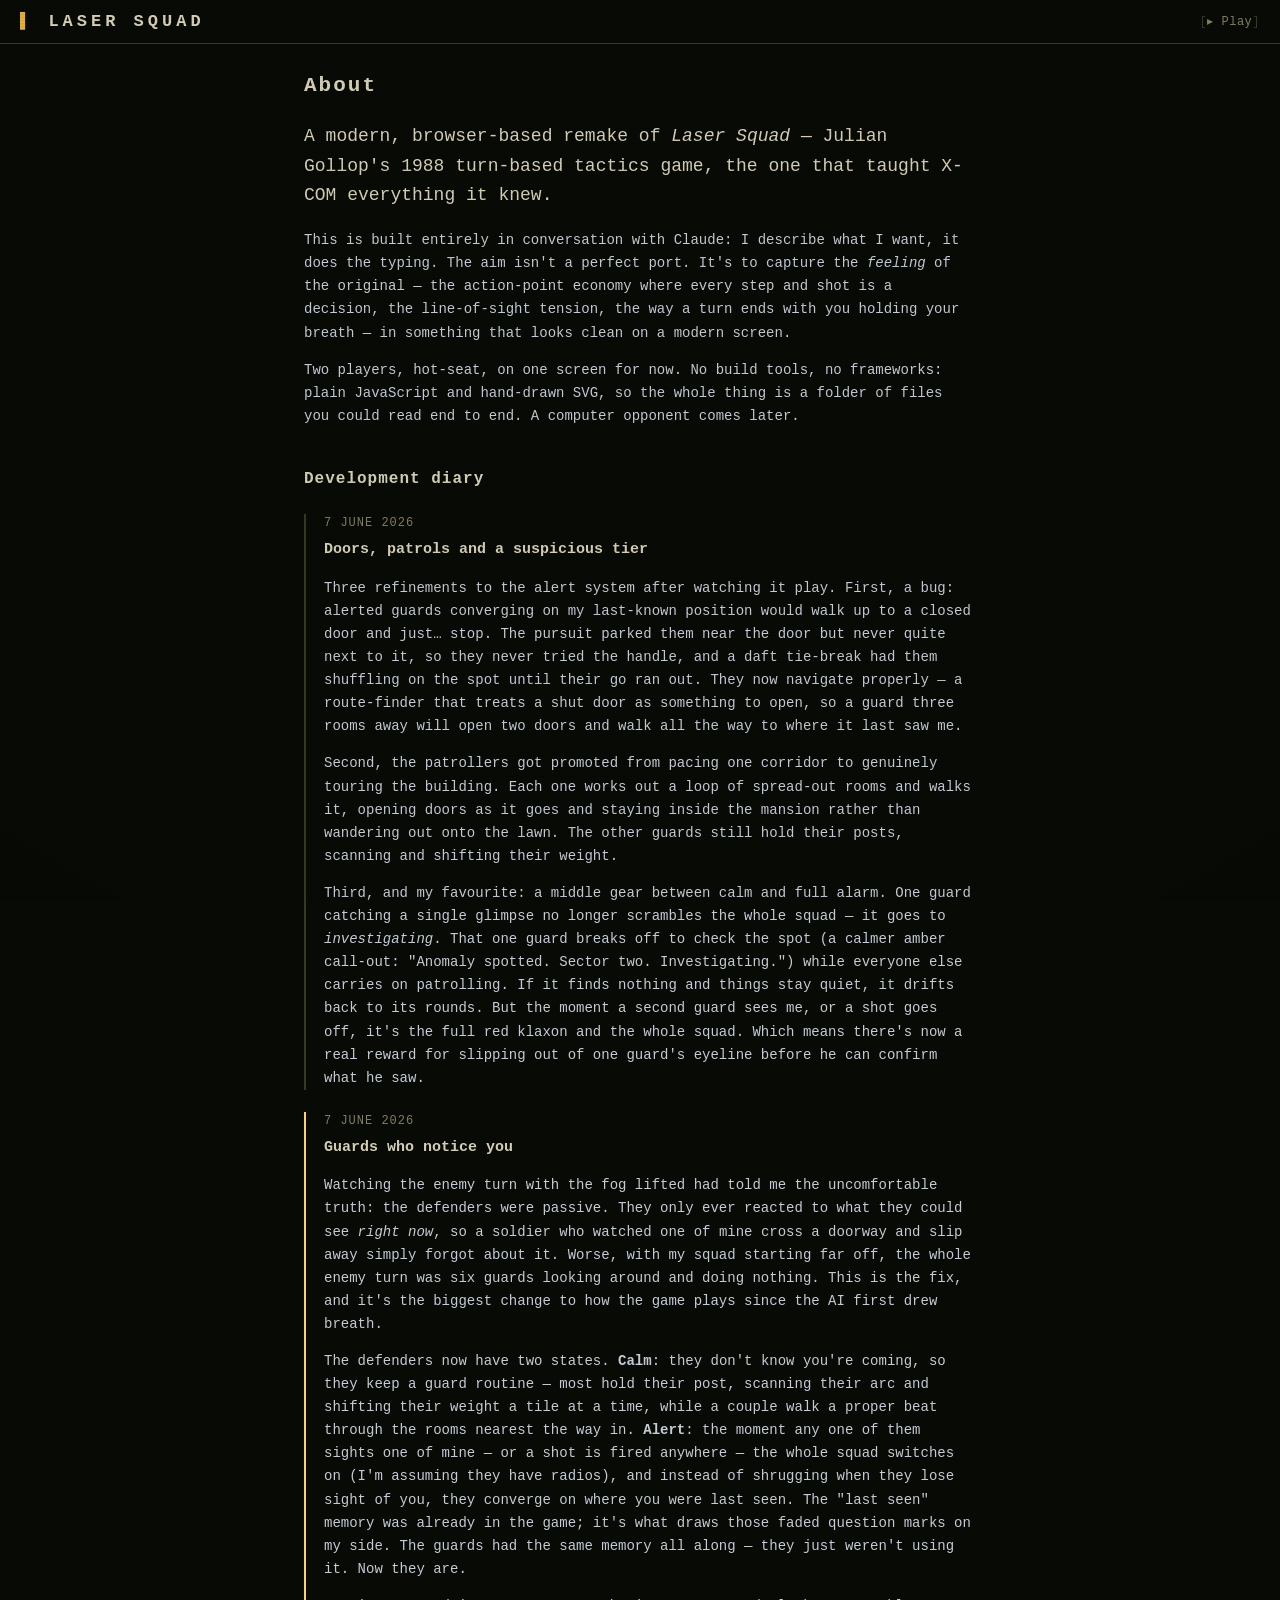
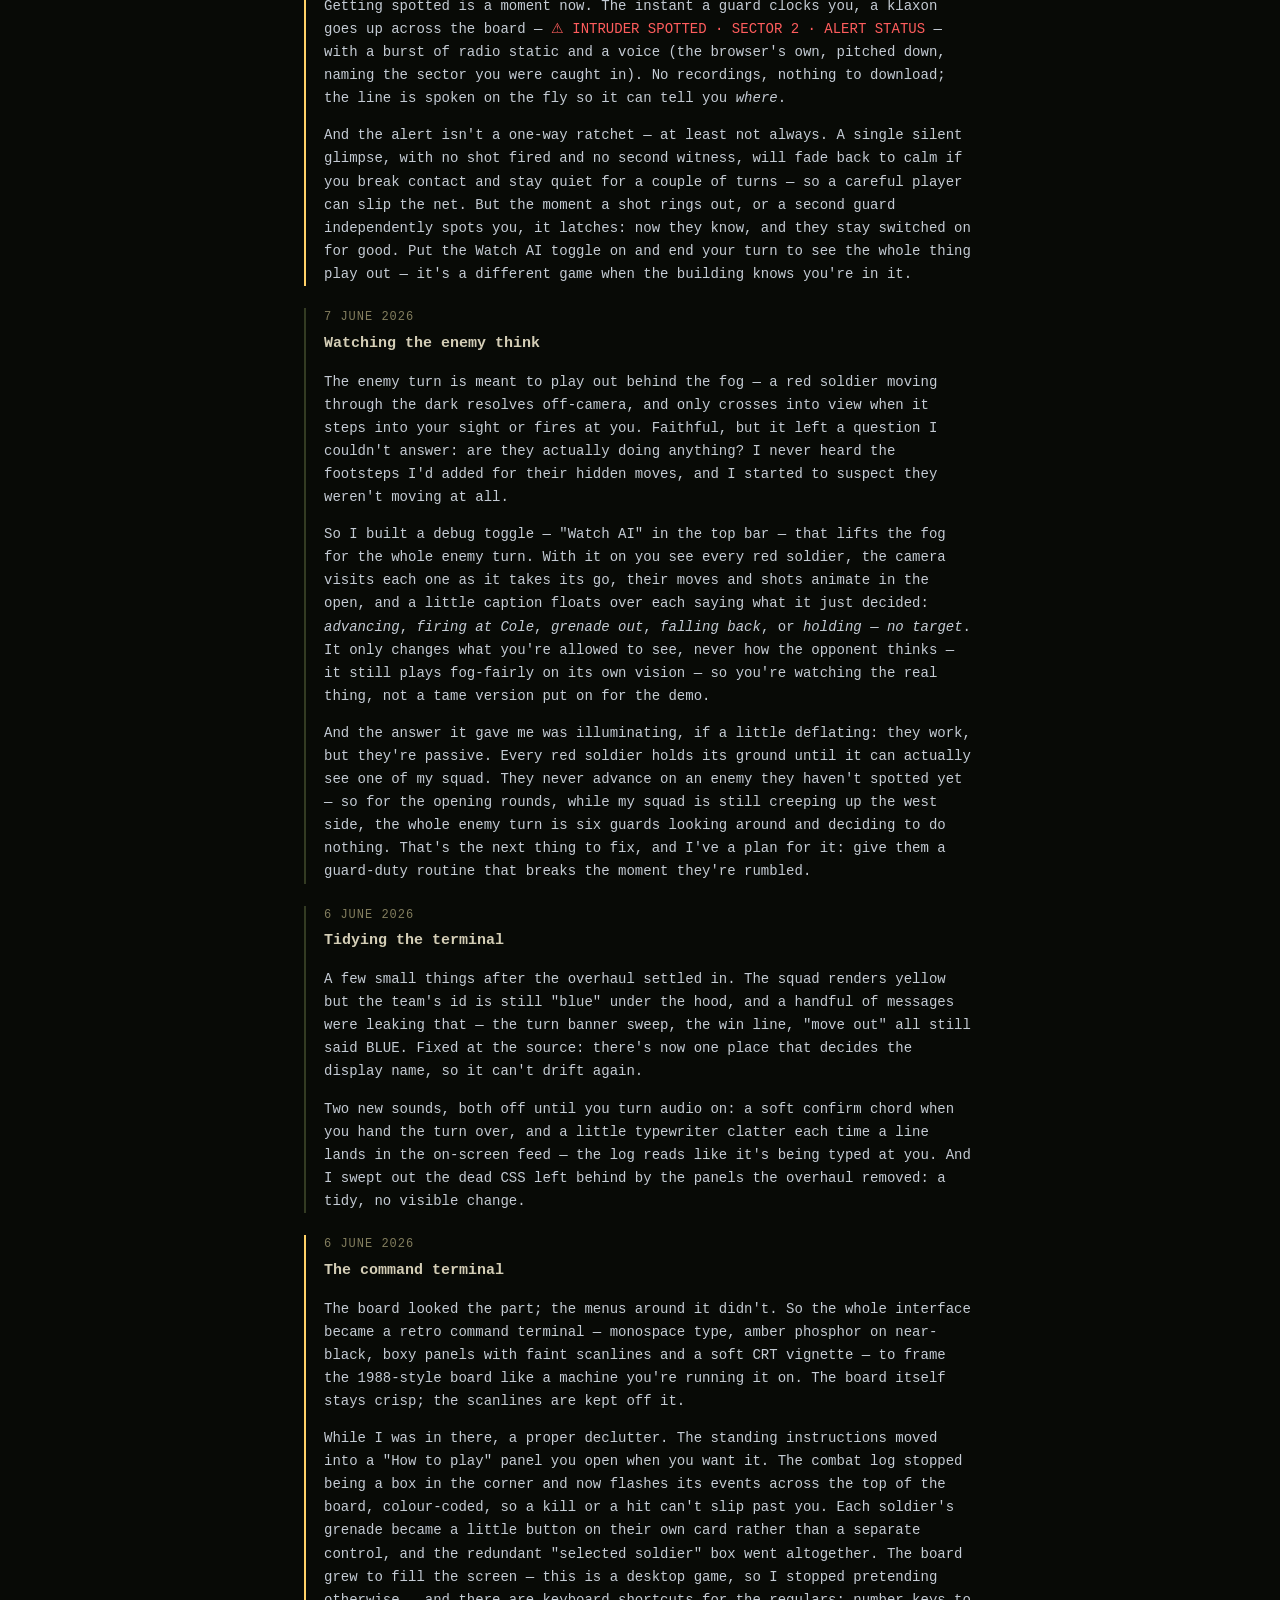
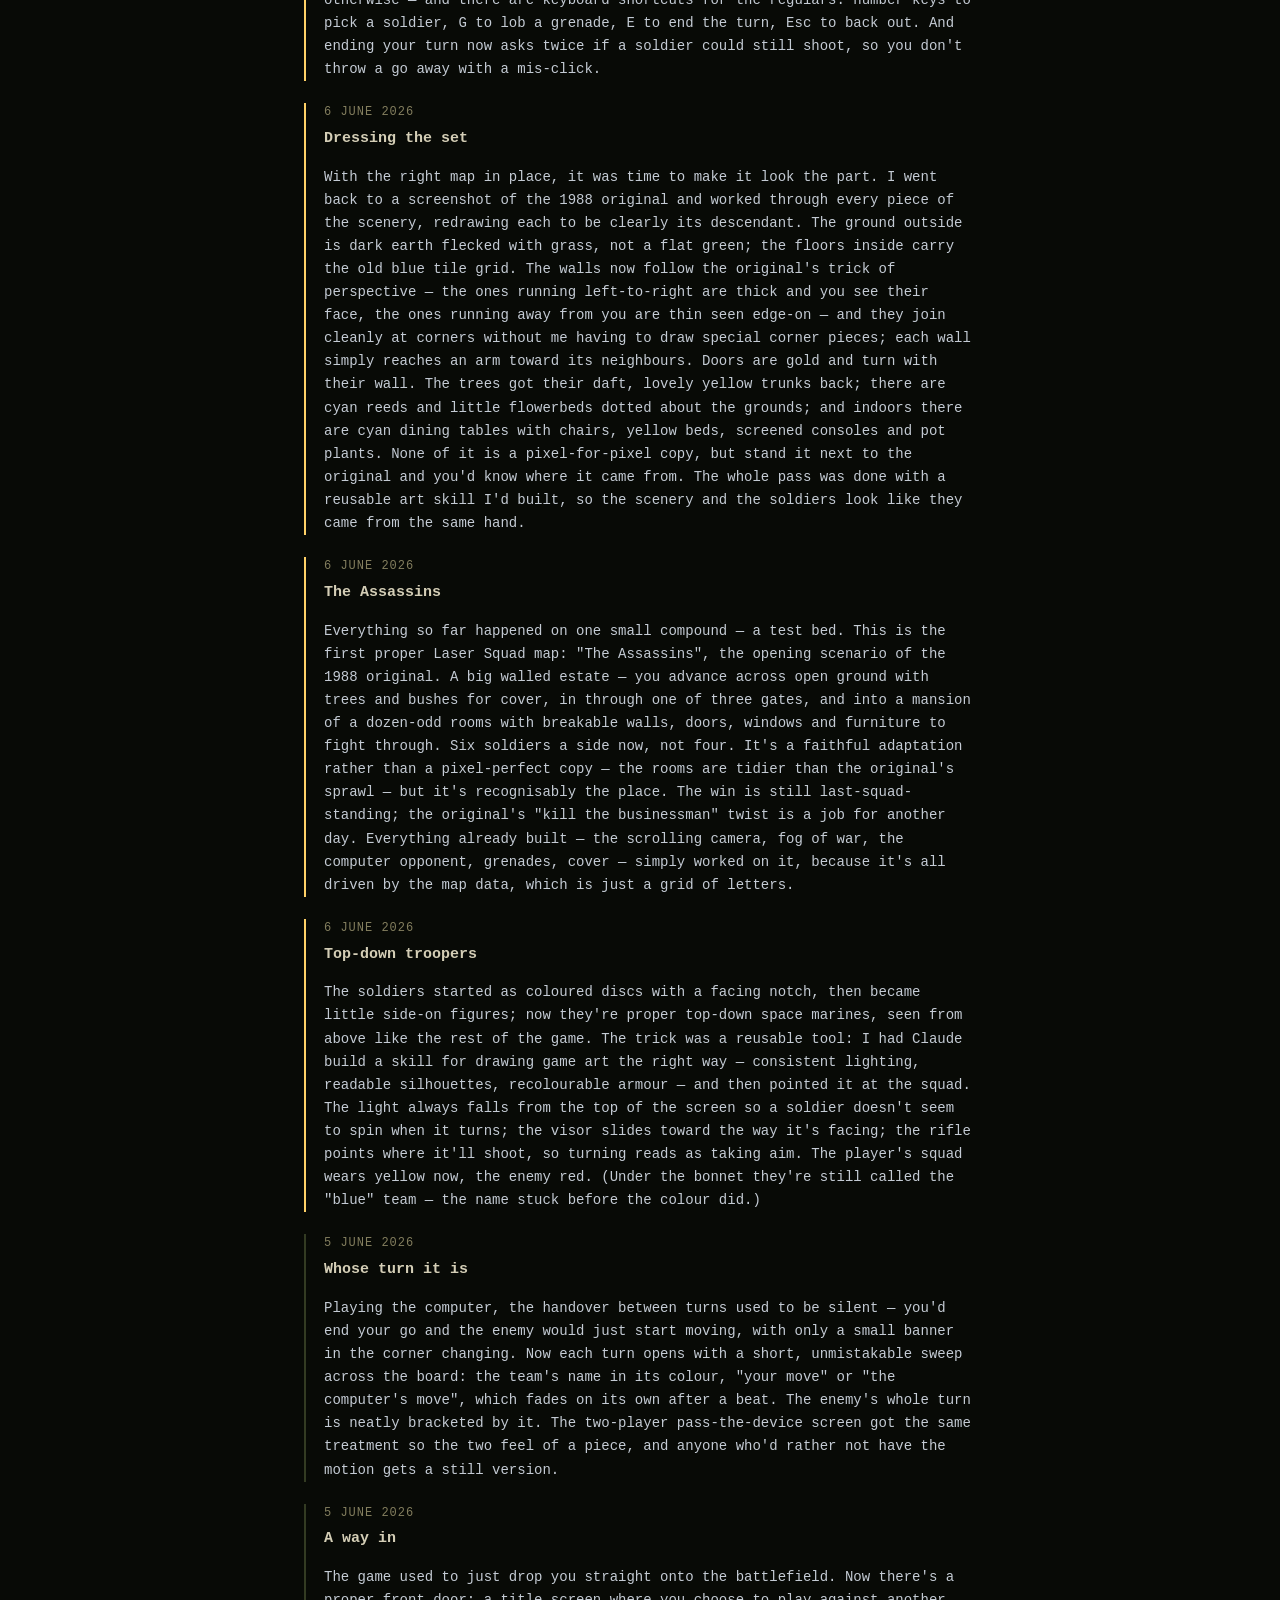
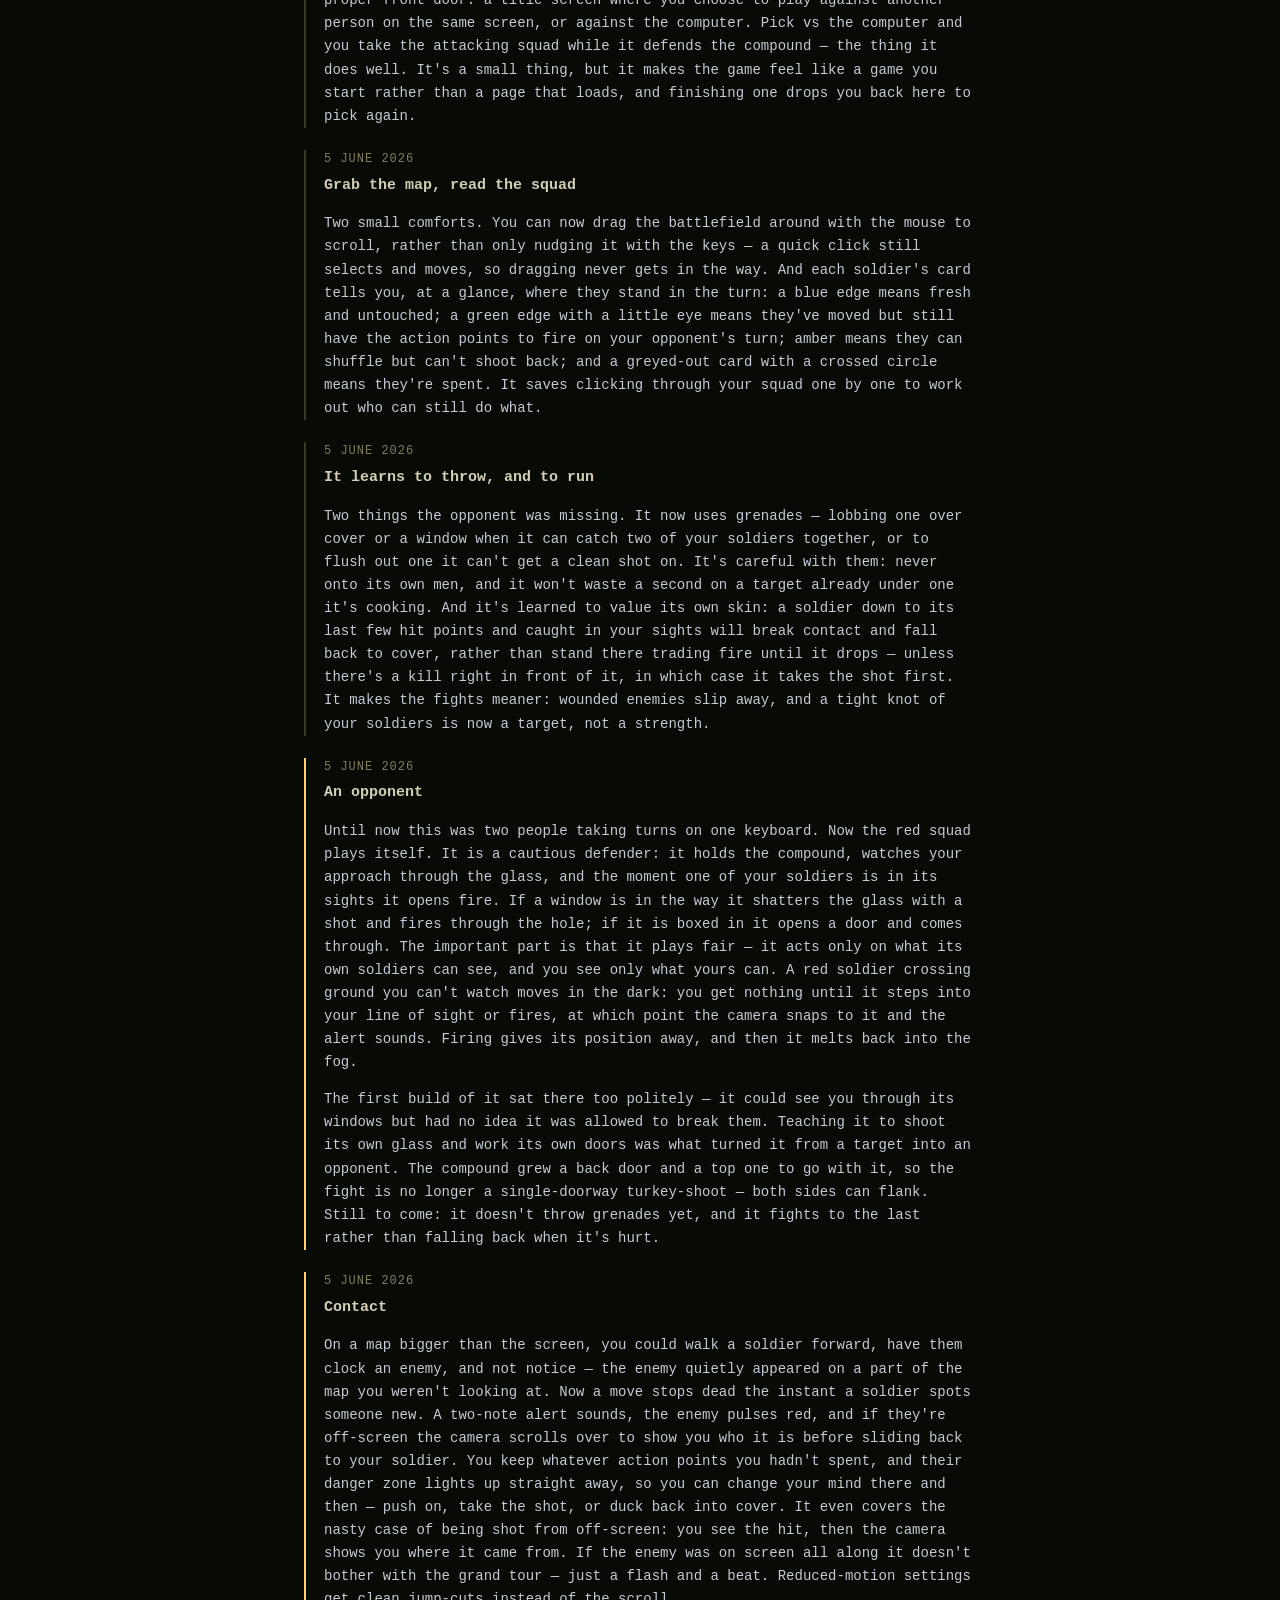
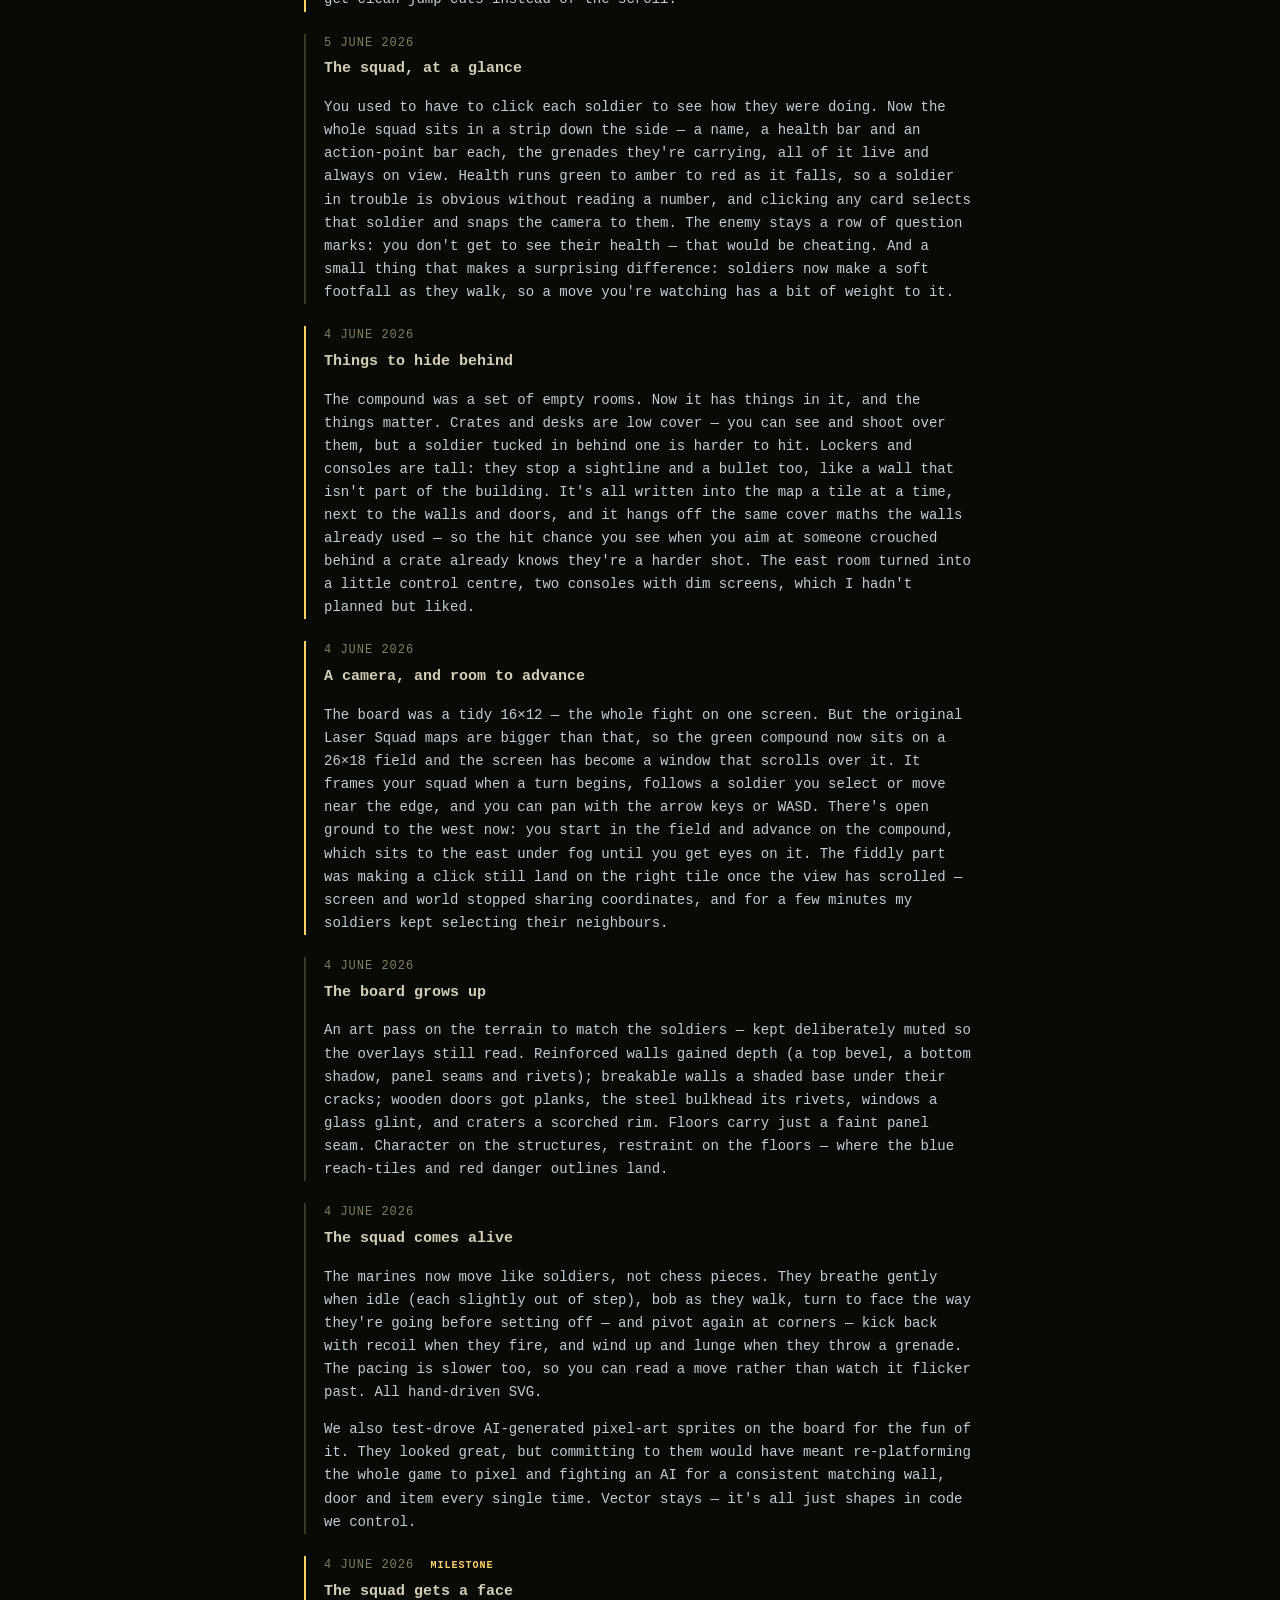
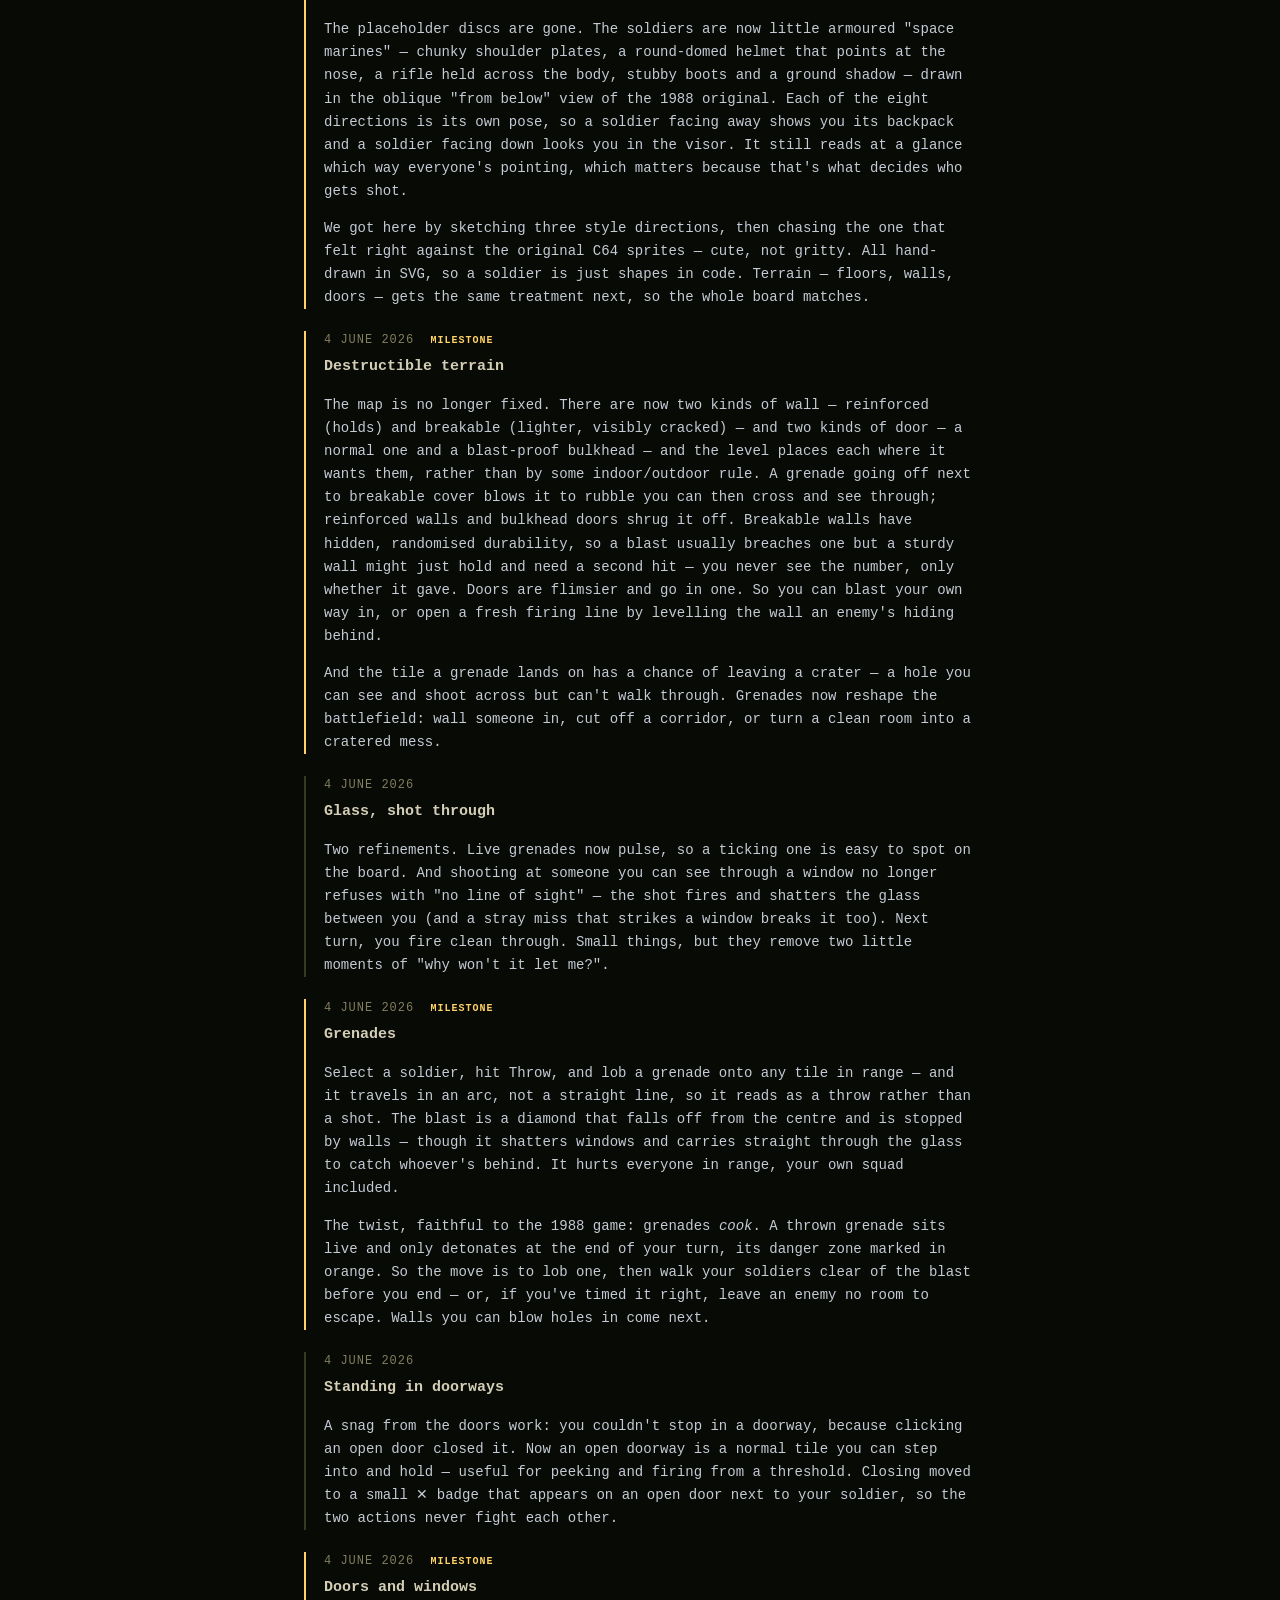
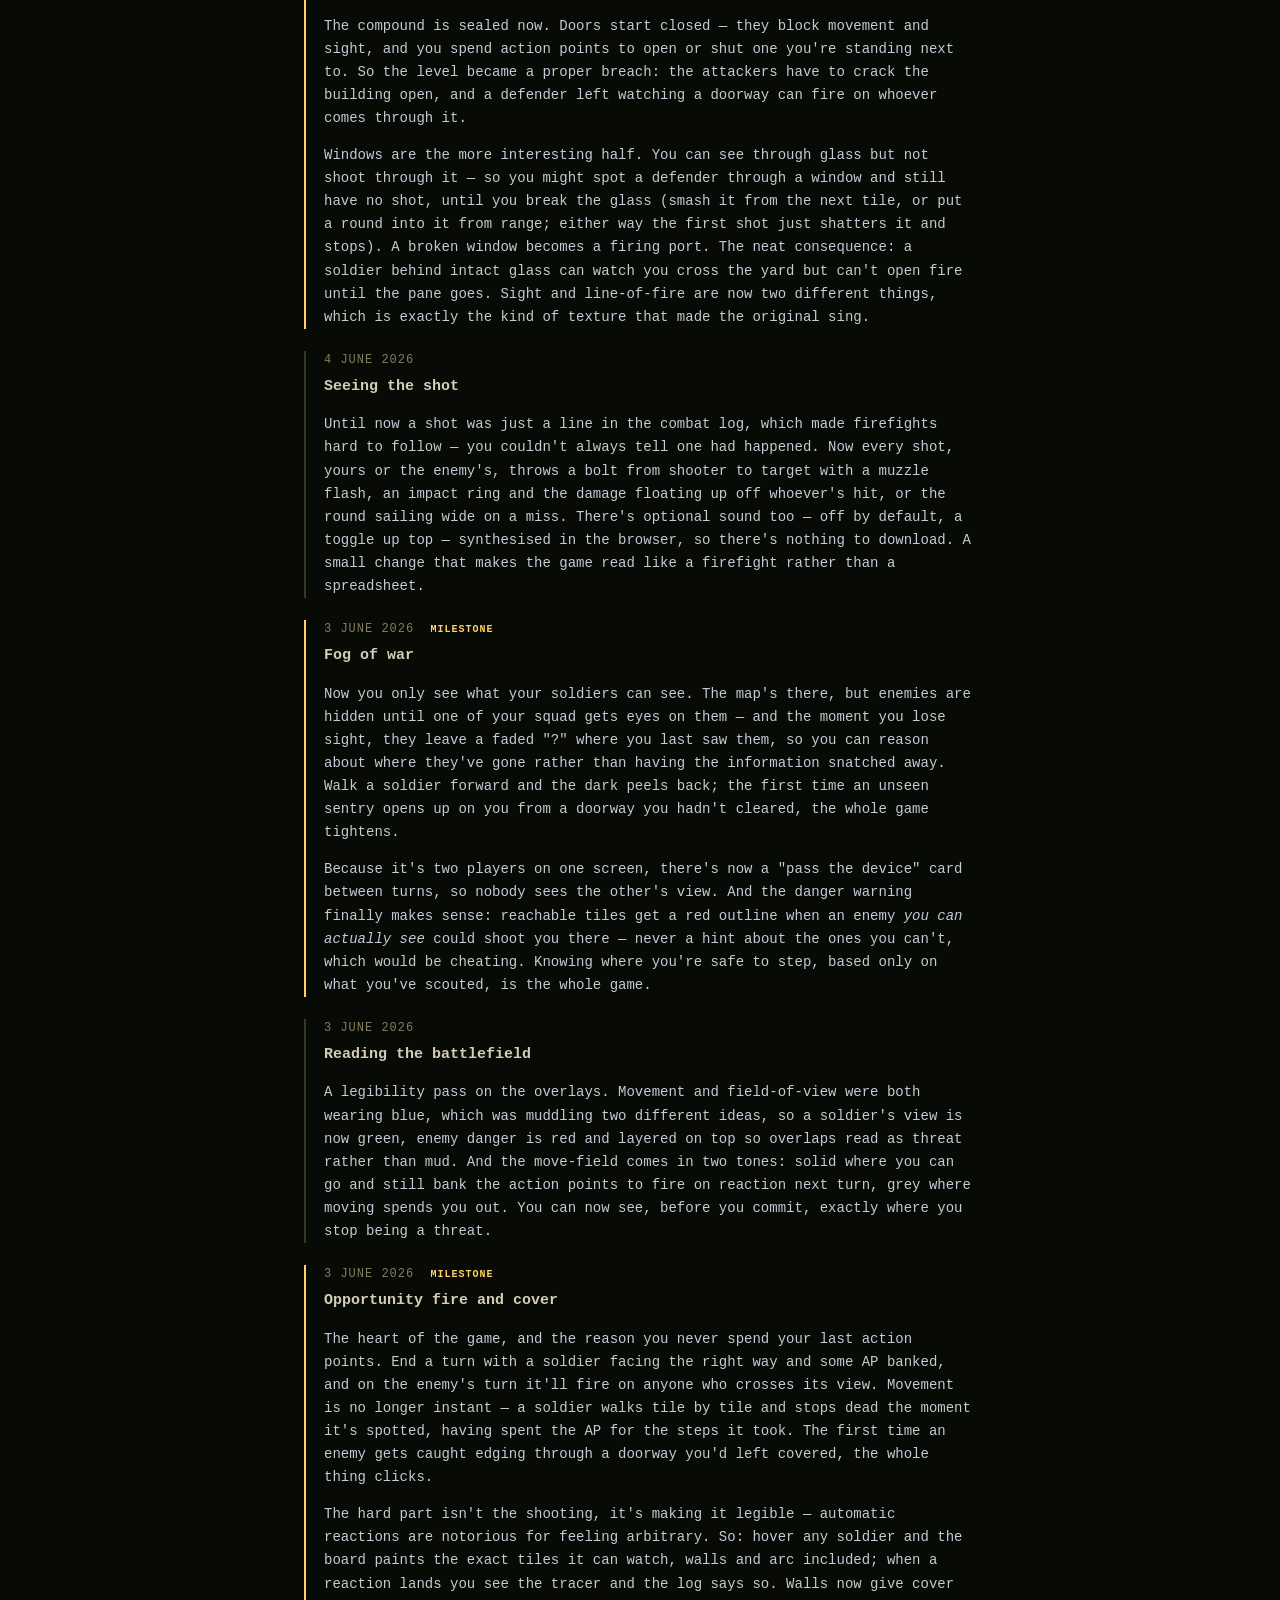
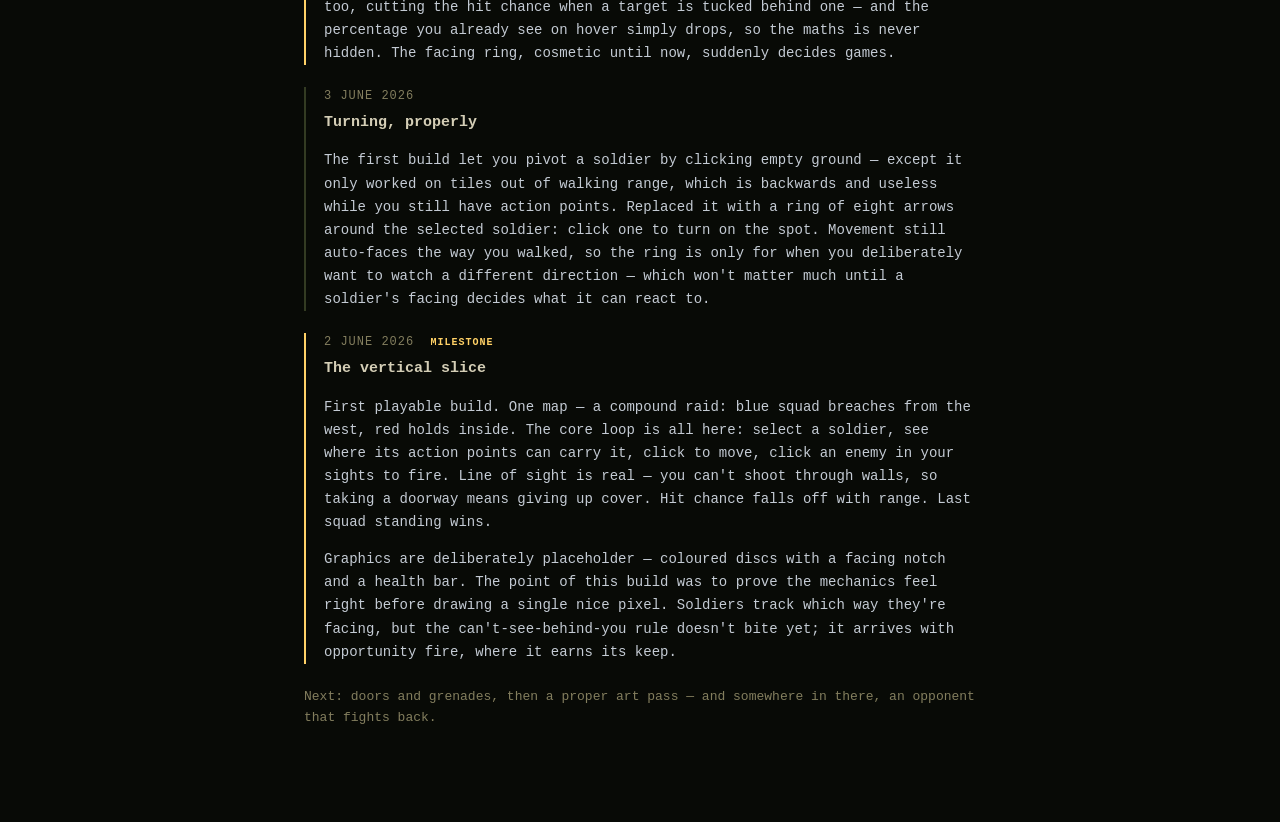
==== about.html @ 7ca83d82 "About: diary entry for doors, patrol loops and the investigating tier Co-Authored-By: Claude Opus 4." ====
<!DOCTYPE html>
<html lang="en">
<head>
  <meta charset="UTF-8">
  <meta name="viewport" content="width=device-width, initial-scale=1.0">
  <title>About — Laser Squad</title>
  <link rel="stylesheet" href="css/style.css?v=dev">
  <style>
    .doc { max-width: 720px; margin: 0 auto; padding: 8px 24px 80px; line-height: 1.65; }
    .doc h1 { letter-spacing: 2px; }
    .doc h2 { margin-top: 38px; font-size: 16px; letter-spacing: 1px; }
    .doc p { color: #c4cbd4; }
    .doc .lede { font-size: 18px; color: var(--ink); }
    .entry { border-left: 2px solid var(--line); padding-left: 18px; margin: 22px 0; }
    .entry.milestone { border-left-color: var(--gold); }
    .entry .date { font-size: 12px; color: var(--muted); letter-spacing: 1px; }
    .entry h3 { margin: 4px 0 8px; font-size: 15px; }
    .tag { font-size: 10px; font-weight: 800; letter-spacing: 1px; color: var(--gold); margin-left: 8px; }
    .back { color: var(--muted); text-decoration: none; font-size: 13px; }
  </style>
</head>
<body>
  <header class="topbar">
    <div class="brand">LASER&nbsp;SQUAD</div>
    <nav><a class="back" href="index.html">▸ Play</a></nav>
  </header>

  <article class="doc">
    <h1>About</h1>
    <p class="lede">A modern, browser-based remake of <em>Laser Squad</em> — Julian Gollop's 1988 turn-based
      tactics game, the one that taught X-COM everything it knew.</p>

    <p>This is built entirely in conversation with Claude: I describe what I want, it does the typing.
      The aim isn't a perfect port. It's to capture the <em>feeling</em> of the original — the action-point
      economy where every step and shot is a decision, the line-of-sight tension, the way a turn ends with
      you holding your breath — in something that looks clean on a modern screen.</p>

    <p>Two players, hot-seat, on one screen for now. No build tools, no frameworks: plain JavaScript and
      hand-drawn SVG, so the whole thing is a folder of files you could read end to end. A computer
      opponent comes later.</p>

    <h2>Development diary</h2>

    <div class="entry">
      <div class="date">7 JUNE 2026</div>
      <h3>Doors, patrols and a suspicious tier</h3>
      <p>Three refinements to the alert system after watching it play. First, a bug: alerted guards
        converging on my last-known position would walk up to a closed door and just… stop. The pursuit parked
        them near the door but never quite next to it, so they never tried the handle, and a daft tie-break had
        them shuffling on the spot until their go ran out. They now navigate properly — a route-finder that treats
        a shut door as something to open, so a guard three rooms away will open two doors and walk all the way to
        where it last saw me.</p>
      <p>Second, the patrollers got promoted from pacing one corridor to genuinely touring the building. Each one
        works out a loop of spread-out rooms and walks it, opening doors as it goes and staying inside the mansion
        rather than wandering out onto the lawn. The other guards still hold their posts, scanning and shifting
        their weight.</p>
      <p>Third, and my favourite: a middle gear between calm and full alarm. One guard catching a single glimpse no
        longer scrambles the whole squad — it goes to <em>investigating</em>. That one guard breaks off to check
        the spot (a calmer amber call-out: "Anomaly spotted. Sector two. Investigating.") while everyone else
        carries on patrolling. If it finds nothing and things stay quiet, it drifts back to its rounds. But the
        moment a second guard sees me, or a shot goes off, it's the full red klaxon and the whole squad. Which
        means there's now a real reward for slipping out of one guard's eyeline before he can confirm what he saw.</p>
    </div>

    <div class="entry milestone">
      <div class="date">7 JUNE 2026</div>
      <h3>Guards who notice you</h3>
      <p>Watching the enemy turn with the fog lifted had told me the uncomfortable truth: the defenders were
        passive. They only ever reacted to what they could see <em>right now</em>, so a soldier who watched one of
        mine cross a doorway and slip away simply forgot about it. Worse, with my squad starting far off, the whole
        enemy turn was six guards looking around and doing nothing. This is the fix, and it's the biggest change to
        how the game plays since the AI first drew breath.</p>
      <p>The defenders now have two states. <strong>Calm</strong>: they don't know you're coming, so they keep a
        guard routine — most hold their post, scanning their arc and shifting their weight a tile at a time, while a
        couple walk a proper beat through the rooms nearest the way in. <strong>Alert</strong>: the moment any one
        of them sights one of mine — or a shot is fired anywhere — the whole squad switches on (I'm assuming they
        have radios), and instead of shrugging when they lose sight of you, they converge on where you were last
        seen. The "last seen" memory was already in the game; it's what draws those faded question marks on my side.
        The guards had the same memory all along — they just weren't using it. Now they are.</p>
      <p>Getting spotted is a moment now. The instant a guard clocks you, a klaxon goes up across the board —
        <span style="color:#ff5d5d">⚠ INTRUDER SPOTTED · SECTOR 2 · ALERT STATUS</span> — with a burst of radio
        static and a voice (the browser's own, pitched down, naming the sector you were caught in). No recordings,
        nothing to download; the line is spoken on the fly so it can tell you <em>where</em>.</p>
      <p>And the alert isn't a one-way ratchet — at least not always. A single silent glimpse, with no shot fired
        and no second witness, will fade back to calm if you break contact and stay quiet for a couple of turns —
        so a careful player can slip the net. But the moment a shot rings out, or a second guard independently spots
        you, it latches: now they know, and they stay switched on for good. Put the Watch AI toggle on and end your
        turn to see the whole thing play out — it's a different game when the building knows you're in it.</p>
    </div>

    <div class="entry">
      <div class="date">7 JUNE 2026</div>
      <h3>Watching the enemy think</h3>
      <p>The enemy turn is meant to play out behind the fog — a red soldier moving through the dark resolves
        off-camera, and only crosses into view when it steps into your sight or fires at you. Faithful, but it
        left a question I couldn't answer: are they actually doing anything? I never heard the footsteps I'd added
        for their hidden moves, and I started to suspect they weren't moving at all.</p>
      <p>So I built a debug toggle — "Watch AI" in the top bar — that lifts the fog for the whole enemy turn. With
        it on you see every red soldier, the camera visits each one as it takes its go, their moves and shots
        animate in the open, and a little caption floats over each saying what it just decided: <em>advancing</em>,
        <em>firing at Cole</em>, <em>grenade out</em>, <em>falling back</em>, or <em>holding — no target</em>. It
        only changes what you're allowed to see, never how the opponent thinks — it still plays fog-fairly on its
        own vision — so you're watching the real thing, not a tame version put on for the demo.</p>
      <p>And the answer it gave me was illuminating, if a little deflating: they work, but they're passive. Every
        red soldier holds its ground until it can actually see one of my squad. They never advance on an enemy they
        haven't spotted yet — so for the opening rounds, while my squad is still creeping up the west side, the
        whole enemy turn is six guards looking around and deciding to do nothing. That's the next thing to fix,
        and I've a plan for it: give them a guard-duty routine that breaks the moment they're rumbled.</p>
    </div>

    <div class="entry">
      <div class="date">6 JUNE 2026</div>
      <h3>Tidying the terminal</h3>
      <p>A few small things after the overhaul settled in. The squad renders yellow but the team's id is still
        "blue" under the hood, and a handful of messages were leaking that — the turn banner sweep, the win line,
        "move out" all still said BLUE. Fixed at the source: there's now one place that decides the display name,
        so it can't drift again.</p>
      <p>Two new sounds, both off until you turn audio on: a soft confirm chord when you hand the turn over, and
        a little typewriter clatter each time a line lands in the on-screen feed — the log reads like it's being
        typed at you. And I swept out the dead CSS left behind by the panels the overhaul removed: a tidy, no
        visible change.</p>
    </div>

    <div class="entry milestone">
      <div class="date">6 JUNE 2026</div>
      <h3>The command terminal</h3>
      <p>The board looked the part; the menus around it didn't. So the whole interface became a retro command
        terminal — monospace type, amber phosphor on near-black, boxy panels with faint scanlines and a soft
        CRT vignette — to frame the 1988-style board like a machine you're running it on. The board itself
        stays crisp; the scanlines are kept off it.</p>
      <p>While I was in there, a proper declutter. The standing instructions moved into a "How to play" panel
        you open when you want it. The combat log stopped being a box in the corner and now flashes its events
        across the top of the board, colour-coded, so a kill or a hit can't slip past you. Each soldier's
        grenade became a little button on their own card rather than a separate control, and the redundant
        "selected soldier" box went altogether. The board grew to fill the screen — this is a desktop game, so
        I stopped pretending otherwise — and there are keyboard shortcuts for the regulars: number keys to pick
        a soldier, G to lob a grenade, E to end the turn, Esc to back out. And ending your turn now asks twice
        if a soldier could still shoot, so you don't throw a go away with a mis-click.</p>
    </div>

    <div class="entry milestone">
      <div class="date">6 JUNE 2026</div>
      <h3>Dressing the set</h3>
      <p>With the right map in place, it was time to make it look the part. I went back to a screenshot of
        the 1988 original and worked through every piece of the scenery, redrawing each to be clearly its
        descendant. The ground outside is dark earth flecked with grass, not a flat green; the floors inside
        carry the old blue tile grid. The walls now follow the original's trick of perspective — the ones
        running left-to-right are thick and you see their face, the ones running away from you are thin
        seen edge-on — and they join cleanly at corners without me having to draw special corner pieces;
        each wall simply reaches an arm toward its neighbours. Doors are gold and turn with their wall. The
        trees got their daft, lovely yellow trunks back; there are cyan reeds and little flowerbeds dotted
        about the grounds; and indoors there are cyan dining tables with chairs, yellow beds, screened
        consoles and pot plants. None of it is a pixel-for-pixel copy, but stand it next to the original and
        you'd know where it came from. The whole pass was done with a reusable art skill I'd built, so the
        scenery and the soldiers look like they came from the same hand.</p>
    </div>

    <div class="entry milestone">
      <div class="date">6 JUNE 2026</div>
      <h3>The Assassins</h3>
      <p>Everything so far happened on one small compound — a test bed. This is the first proper Laser Squad
        map: "The Assassins", the opening scenario of the 1988 original. A big walled estate — you advance
        across open ground with trees and bushes for cover, in through one of three gates, and into a mansion
        of a dozen-odd rooms with breakable walls, doors, windows and furniture to fight through. Six soldiers
        a side now, not four. It's a faithful adaptation rather than a pixel-perfect copy — the rooms are
        tidier than the original's sprawl — but it's recognisably the place. The win is still last-squad-standing;
        the original's "kill the businessman" twist is a job for another day. Everything already built — the
        scrolling camera, fog of war, the computer opponent, grenades, cover — simply worked on it, because
        it's all driven by the map data, which is just a grid of letters.</p>
    </div>

    <div class="entry milestone">
      <div class="date">6 JUNE 2026</div>
      <h3>Top-down troopers</h3>
      <p>The soldiers started as coloured discs with a facing notch, then became little side-on figures; now
        they're proper top-down space marines, seen from above like the rest of the game. The trick was a
        reusable tool: I had Claude build a skill for drawing game art the right way — consistent lighting,
        readable silhouettes, recolourable armour — and then pointed it at the squad. The light always falls
        from the top of the screen so a soldier doesn't seem to spin when it turns; the visor slides toward
        the way it's facing; the rifle points where it'll shoot, so turning reads as taking aim. The player's
        squad wears yellow now, the enemy red. (Under the bonnet they're still called the "blue" team — the
        name stuck before the colour did.)</p>
    </div>

    <div class="entry">
      <div class="date">5 JUNE 2026</div>
      <h3>Whose turn it is</h3>
      <p>Playing the computer, the handover between turns used to be silent — you'd end your go and the
        enemy would just start moving, with only a small banner in the corner changing. Now each turn opens
        with a short, unmistakable sweep across the board: the team's name in its colour, "your move" or
        "the computer's move", which fades on its own after a beat. The enemy's whole turn is neatly
        bracketed by it. The two-player pass-the-device screen got the same treatment so the two feel of a
        piece, and anyone who'd rather not have the motion gets a still version.</p>
    </div>

    <div class="entry">
      <div class="date">5 JUNE 2026</div>
      <h3>A way in</h3>
      <p>The game used to just drop you straight onto the battlefield. Now there's a proper front door: a
        title screen where you choose to play against another person on the same screen, or against the
        computer. Pick vs the computer and you take the attacking squad while it defends the compound — the
        thing it does well. It's a small thing, but it makes the game feel like a game you start rather than
        a page that loads, and finishing one drops you back here to pick again.</p>
    </div>

    <div class="entry">
      <div class="date">5 JUNE 2026</div>
      <h3>Grab the map, read the squad</h3>
      <p>Two small comforts. You can now drag the battlefield around with the mouse to scroll, rather than
        only nudging it with the keys — a quick click still selects and moves, so dragging never gets in the
        way. And each soldier's card tells you, at a glance, where they stand in the turn: a blue edge means
        fresh and untouched; a green edge with a little eye means they've moved but still have the action
        points to fire on your opponent's turn; amber means they can shuffle but can't shoot back; and a
        greyed-out card with a crossed circle means they're spent. It saves clicking through your squad one
        by one to work out who can still do what.</p>
    </div>

    <div class="entry">
      <div class="date">5 JUNE 2026</div>
      <h3>It learns to throw, and to run</h3>
      <p>Two things the opponent was missing. It now uses grenades — lobbing one over cover or a window
        when it can catch two of your soldiers together, or to flush out one it can't get a clean shot on.
        It's careful with them: never onto its own men, and it won't waste a second on a target already
        under one it's cooking. And it's learned to value its own skin: a soldier down to its last few hit
        points and caught in your sights will break contact and fall back to cover, rather than stand there
        trading fire until it drops — unless there's a kill right in front of it, in which case it takes the
        shot first. It makes the fights meaner: wounded enemies slip away, and a tight knot of your soldiers
        is now a target, not a strength.</p>
    </div>

    <div class="entry milestone">
      <div class="date">5 JUNE 2026</div>
      <h3>An opponent</h3>
      <p>Until now this was two people taking turns on one keyboard. Now the red squad plays itself. It is a
        cautious defender: it holds the compound, watches your approach through the glass, and the moment
        one of your soldiers is in its sights it opens fire. If a window is in the way it shatters the glass
        with a shot and fires through the hole; if it is boxed in it opens a door and comes through. The
        important part is that it plays fair — it acts only on what its own soldiers can see, and you see
        only what yours can. A red soldier crossing ground you can't watch moves in the dark: you get nothing
        until it steps into your line of sight or fires, at which point the camera snaps to it and the alert
        sounds. Firing gives its position away, and then it melts back into the fog.</p>
      <p>The first build of it sat there too politely — it could see you through its windows but had no idea
        it was allowed to break them. Teaching it to shoot its own glass and work its own doors was what
        turned it from a target into an opponent. The compound grew a back door and a top one to go with it,
        so the fight is no longer a single-doorway turkey-shoot — both sides can flank. Still to come: it
        doesn't throw grenades yet, and it fights to the last rather than falling back when it's hurt.</p>
    </div>

    <div class="entry milestone">
      <div class="date">5 JUNE 2026</div>
      <h3>Contact</h3>
      <p>On a map bigger than the screen, you could walk a soldier forward, have them clock an enemy, and
        not notice — the enemy quietly appeared on a part of the map you weren't looking at. Now a move
        stops dead the instant a soldier spots someone new. A two-note alert sounds, the enemy pulses red,
        and if they're off-screen the camera scrolls over to show you who it is before sliding back to your
        soldier. You keep whatever action points you hadn't spent, and their danger zone lights up straight
        away, so you can change your mind there and then — push on, take the shot, or duck back into cover.
        It even covers the nasty case of being shot from off-screen: you see the hit, then the camera shows
        you where it came from. If the enemy was on screen all along it doesn't bother with the grand tour —
        just a flash and a beat. Reduced-motion settings get clean jump-cuts instead of the scroll.</p>
    </div>

    <div class="entry">
      <div class="date">5 JUNE 2026</div>
      <h3>The squad, at a glance</h3>
      <p>You used to have to click each soldier to see how they were doing. Now the whole squad sits in a
        strip down the side — a name, a health bar and an action-point bar each, the grenades they're
        carrying, all of it live and always on view. Health runs green to amber to red as it falls, so a
        soldier in trouble is obvious without reading a number, and clicking any card selects that soldier
        and snaps the camera to them. The enemy stays a row of question marks: you don't get to see their
        health — that would be cheating. And a small thing that makes a surprising difference: soldiers now
        make a soft footfall as they walk, so a move you're watching has a bit of weight to it.</p>
    </div>

    <div class="entry milestone">
      <div class="date">4 JUNE 2026</div>
      <h3>Things to hide behind</h3>
      <p>The compound was a set of empty rooms. Now it has things in it, and the things matter. Crates and
        desks are low cover — you can see and shoot over them, but a soldier tucked in behind one is harder
        to hit. Lockers and consoles are tall: they stop a sightline and a bullet too, like a wall that
        isn't part of the building. It's all written into the map a tile at a time, next to the walls and
        doors, and it hangs off the same cover maths the walls already used — so the hit chance you see when
        you aim at someone crouched behind a crate already knows they're a harder shot. The east room turned
        into a little control centre, two consoles with dim screens, which I hadn't planned but liked.</p>
    </div>

    <div class="entry milestone">
      <div class="date">4 JUNE 2026</div>
      <h3>A camera, and room to advance</h3>
      <p>The board was a tidy 16×12 — the whole fight on one screen. But the original Laser Squad maps are
        bigger than that, so the green compound now sits on a 26×18 field and the screen has become a window
        that scrolls over it. It frames your squad when a turn begins, follows a soldier you select or move
        near the edge, and you can pan with the arrow keys or WASD. There's open ground to the west now: you
        start in the field and advance on the compound, which sits to the east under fog until you get eyes
        on it. The fiddly part was making a click still land on the right tile once the view has scrolled —
        screen and world stopped sharing coordinates, and for a few minutes my soldiers kept selecting their
        neighbours.</p>
    </div>

    <div class="entry">
      <div class="date">4 JUNE 2026</div>
      <h3>The board grows up</h3>
      <p>An art pass on the terrain to match the soldiers — kept deliberately muted so the overlays still
        read. Reinforced walls gained depth (a top bevel, a bottom shadow, panel seams and rivets); breakable
        walls a shaded base under their cracks; wooden doors got planks, the steel bulkhead its rivets,
        windows a glass glint, and craters a scorched rim. Floors carry just a faint panel seam. Character on
        the structures, restraint on the floors — where the blue reach-tiles and red danger outlines land.</p>
    </div>

    <div class="entry">
      <div class="date">4 JUNE 2026</div>
      <h3>The squad comes alive</h3>
      <p>The marines now move like soldiers, not chess pieces. They breathe gently when idle (each slightly
        out of step), bob as they walk, turn to face the way they're going before setting off — and pivot
        again at corners — kick back with recoil when they fire, and wind up and lunge when they throw a
        grenade. The pacing is slower too, so you can read a move rather than watch it flicker past. All
        hand-driven SVG.</p>
      <p>We also test-drove AI-generated pixel-art sprites on the board for the fun of it. They looked great,
        but committing to them would have meant re-platforming the whole game to pixel and fighting an AI
        for a consistent matching wall, door and item every single time. Vector stays — it's all just shapes
        in code we control.</p>
    </div>

    <div class="entry milestone">
      <div class="date">4 JUNE 2026 <span class="tag">MILESTONE</span></div>
      <h3>The squad gets a face</h3>
      <p>The placeholder discs are gone. The soldiers are now little armoured "space marines" — chunky
        shoulder plates, a round-domed helmet that points at the nose, a rifle held across the body, stubby
        boots and a ground shadow — drawn in the oblique "from below" view of the 1988 original. Each of the
        eight directions is its own pose, so a soldier facing away shows you its backpack and a soldier
        facing down looks you in the visor. It still reads at a glance which way everyone's pointing, which
        matters because that's what decides who gets shot.</p>
      <p>We got here by sketching three style directions, then chasing the one that felt right against the
        original C64 sprites — cute, not gritty. All hand-drawn in SVG, so a soldier is just shapes in code.
        Terrain — floors, walls, doors — gets the same treatment next, so the whole board matches.</p>
    </div>

    <div class="entry milestone">
      <div class="date">4 JUNE 2026 <span class="tag">MILESTONE</span></div>
      <h3>Destructible terrain</h3>
      <p>The map is no longer fixed. There are now two kinds of wall — reinforced (holds) and breakable
        (lighter, visibly cracked) — and two kinds of door — a normal one and a blast-proof bulkhead — and
        the level places each where it wants them, rather than by some indoor/outdoor rule. A grenade going
        off next to breakable cover blows it to rubble you can then cross and see through; reinforced walls
        and bulkhead doors shrug it off. Breakable walls have hidden, randomised durability, so a blast
        usually breaches one but a sturdy wall might just hold and need a second hit — you never see the
        number, only whether it gave. Doors are flimsier and go in one. So you can blast your own way in, or
        open a fresh firing line by levelling the wall an enemy's hiding behind.</p>
      <p>And the tile a grenade lands on has a chance of leaving a crater — a hole you can see and shoot
        across but can't walk through. Grenades now reshape the battlefield: wall someone in, cut off a
        corridor, or turn a clean room into a cratered mess.</p>
    </div>

    <div class="entry">
      <div class="date">4 JUNE 2026</div>
      <h3>Glass, shot through</h3>
      <p>Two refinements. Live grenades now pulse, so a ticking one is easy to spot on the board. And
        shooting at someone you can see through a window no longer refuses with "no line of sight" — the shot
        fires and shatters the glass between you (and a stray miss that strikes a window breaks it too). Next
        turn, you fire clean through. Small things, but they remove two little moments of "why won't it let
        me?".</p>
    </div>

    <div class="entry milestone">
      <div class="date">4 JUNE 2026 <span class="tag">MILESTONE</span></div>
      <h3>Grenades</h3>
      <p>Select a soldier, hit Throw, and lob a grenade onto any tile in range — and it travels in an arc,
        not a straight line, so it reads as a throw rather than a shot. The blast is a diamond that falls off
        from the centre and is stopped by walls — though it shatters windows and carries straight through the
        glass to catch whoever's behind. It hurts everyone in range, your own squad included.</p>
      <p>The twist, faithful to the 1988 game: grenades <em>cook</em>. A thrown grenade sits live and only
        detonates at the end of your turn, its danger zone marked in orange. So the move is to lob one,
        then walk your soldiers clear of the blast before you end — or, if you've timed it right, leave an
        enemy no room to escape. Walls you can blow holes in come next.</p>
    </div>

    <div class="entry">
      <div class="date">4 JUNE 2026</div>
      <h3>Standing in doorways</h3>
      <p>A snag from the doors work: you couldn't stop in a doorway, because clicking an open door closed
        it. Now an open doorway is a normal tile you can step into and hold — useful for peeking and firing
        from a threshold. Closing moved to a small ✕ badge that appears on an open door next to your
        soldier, so the two actions never fight each other.</p>
    </div>

    <div class="entry milestone">
      <div class="date">4 JUNE 2026 <span class="tag">MILESTONE</span></div>
      <h3>Doors and windows</h3>
      <p>The compound is sealed now. Doors start closed — they block movement and sight, and you spend
        action points to open or shut one you're standing next to. So the level became a proper breach:
        the attackers have to crack the building open, and a defender left watching a doorway can fire on
        whoever comes through it.</p>
      <p>Windows are the more interesting half. You can see through glass but not shoot through it — so you
        might spot a defender through a window and still have no shot, until you break the glass (smash it
        from the next tile, or put a round into it from range; either way the first shot just shatters it and
        stops). A broken window becomes a firing port. The neat consequence: a soldier behind intact glass
        can watch you cross the yard but can't open fire until the pane goes. Sight and line-of-fire are now
        two different things, which is exactly the kind of texture that made the original sing.</p>
    </div>

    <div class="entry">
      <div class="date">4 JUNE 2026</div>
      <h3>Seeing the shot</h3>
      <p>Until now a shot was just a line in the combat log, which made firefights hard to follow — you
        couldn't always tell one had happened. Now every shot, yours or the enemy's, throws a bolt from
        shooter to target with a muzzle flash, an impact ring and the damage floating up off whoever's hit,
        or the round sailing wide on a miss. There's optional sound too — off by default, a toggle up top —
        synthesised in the browser, so there's nothing to download. A small change that makes the game read
        like a firefight rather than a spreadsheet.</p>
    </div>

    <div class="entry milestone">
      <div class="date">3 JUNE 2026 <span class="tag">MILESTONE</span></div>
      <h3>Fog of war</h3>
      <p>Now you only see what your soldiers can see. The map's there, but enemies are hidden until one of
        your squad gets eyes on them — and the moment you lose sight, they leave a faded "?" where you last
        saw them, so you can reason about where they've gone rather than having the information snatched away.
        Walk a soldier forward and the dark peels back; the first time an unseen sentry opens up on you from
        a doorway you hadn't cleared, the whole game tightens.</p>
      <p>Because it's two players on one screen, there's now a "pass the device" card between turns, so
        nobody sees the other's view. And the danger warning finally makes sense: reachable tiles get a red
        outline when an enemy <em>you can actually see</em> could shoot you there — never a hint about the
        ones you can't, which would be cheating. Knowing where you're safe to step, based only on what you've
        scouted, is the whole game.</p>
    </div>

    <div class="entry">
      <div class="date">3 JUNE 2026</div>
      <h3>Reading the battlefield</h3>
      <p>A legibility pass on the overlays. Movement and field-of-view were both wearing blue, which was
        muddling two different ideas, so a soldier's view is now green, enemy danger is red and layered on
        top so overlaps read as threat rather than mud. And the move-field comes in two tones: solid where
        you can go and still bank the action points to fire on reaction next turn, grey where moving spends
        you out. You can now see, before you commit, exactly where you stop being a threat.</p>
    </div>

    <div class="entry milestone">
      <div class="date">3 JUNE 2026 <span class="tag">MILESTONE</span></div>
      <h3>Opportunity fire and cover</h3>
      <p>The heart of the game, and the reason you never spend your last action points. End a turn with a
        soldier facing the right way and some AP banked, and on the enemy's turn it'll fire on anyone who
        crosses its view. Movement is no longer instant — a soldier walks tile by tile and stops dead the
        moment it's spotted, having spent the AP for the steps it took. The first time an enemy gets caught
        edging through a doorway you'd left covered, the whole thing clicks.</p>
      <p>The hard part isn't the shooting, it's making it legible — automatic reactions are notorious for
        feeling arbitrary. So: hover any soldier and the board paints the exact tiles it can watch, walls and
        arc included; when a reaction lands you see the tracer and the log says so. Walls now give cover too,
        cutting the hit chance when a target is tucked behind one — and the percentage you already see on
        hover simply drops, so the maths is never hidden. The facing ring, cosmetic until now, suddenly
        decides games.</p>
    </div>

    <div class="entry">
      <div class="date">3 JUNE 2026</div>
      <h3>Turning, properly</h3>
      <p>The first build let you pivot a soldier by clicking empty ground — except it only worked on tiles
        out of walking range, which is backwards and useless while you still have action points. Replaced
        it with a ring of eight arrows around the selected soldier: click one to turn on the spot. Movement
        still auto-faces the way you walked, so the ring is only for when you deliberately want to watch a
        different direction — which won't matter much until a soldier's facing decides what it can react to.</p>
    </div>

    <div class="entry milestone">
      <div class="date">2 JUNE 2026 <span class="tag">MILESTONE</span></div>
      <h3>The vertical slice</h3>
      <p>First playable build. One map — a compound raid: blue squad breaches from the west, red holds
        inside. The core loop is all here: select a soldier, see where its action points can carry it,
        click to move, click an enemy in your sights to fire. Line of sight is real — you can't shoot
        through walls, so taking a doorway means giving up cover. Hit chance falls off with range.
        Last squad standing wins.</p>
      <p>Graphics are deliberately placeholder — coloured discs with a facing notch and a health bar.
        The point of this build was to prove the mechanics feel right before drawing a single nice pixel.
        Soldiers track which way they're facing, but the can't-see-behind-you rule doesn't bite yet;
        it arrives with opportunity fire, where it earns its keep.</p>
    </div>

    <p style="color:var(--muted);font-size:13px">Next: doors and grenades, then a proper art pass — and
      somewhere in there, an opponent that fights back.</p>
  </article>
</body>
</html>
---- css/style.css ----
:root {
  --bg: #080a06;       /* near-black, faint green-amber tint */
  --panel: #0e120b;    /* terminal panel */
  --panel2: #161c10;
  --ink: #d4ceb6;      /* warm phosphor white */
  --muted: #837e5e;    /* dim amber-grey */
  --line: #333b22;     /* olive/amber-dim border */
  --amber: #e6ad33;    /* phosphor accent */
  --green: #6fcf6a;    /* terminal green (ok / ready) */
  --blue: #f2c21e;     /* the player team renders yellow/amber; its id stays 'blue' in code */
  --red: #ff6359;
  --gold: #ffd166;
  --mono: ui-monospace, SFMono-Regular, "SF Mono", Menlo, Consolas, "Liberation Mono", monospace;
}

* { box-sizing: border-box; }

body {
  margin: 0;
  background: var(--bg);
  color: var(--ink);
  font-family: var(--mono);
  font-size: 14px;
  -webkit-font-smoothing: antialiased;
}

/* faint CRT scanlines + vignette over everything, kept very subtle so the board stays crisp */
body::after {
  content: ""; position: fixed; inset: 0; pointer-events: none; z-index: 100;
  background:
    repeating-linear-gradient(rgba(0,0,0,0) 0 2px, rgba(0,0,0,0.05) 2px 3px),
    radial-gradient(120% 120% at 50% 40%, transparent 60%, rgba(0,0,0,0.35) 100%);
}
@media (prefers-reduced-motion: reduce) { body::after { background: radial-gradient(120% 120% at 50% 40%, transparent 60%, rgba(0,0,0,0.3) 100%); } }

.topbar {
  display: flex; align-items: center; justify-content: space-between;
  padding: 12px 20px; border-bottom: 1px solid var(--line);
}
.brand { font-weight: 700; letter-spacing: 4px; font-size: 17px; color: var(--ink); }
.brand::before { content: "▌ "; color: var(--amber); }
.brand .sub { color: var(--muted); font-weight: 400; letter-spacing: 1px; font-size: 11px; margin-left: 10px; }
.topbar nav { display: flex; align-items: center; gap: 14px; }
.topbar a { color: var(--muted); text-decoration: none; font-size: 12px; letter-spacing: 0.5px; }
.topbar a:hover { color: var(--amber); }
.topbar a::before { content: "["; color: var(--line); }
.topbar a::after { content: "]"; color: var(--line); }
.mutebtn { background: none; border: 1px solid var(--line); color: var(--muted); font-family: var(--mono); font-size: 11px; letter-spacing: 0.5px; padding: 5px 10px; border-radius: 2px; cursor: pointer; }
.mutebtn:hover { color: var(--amber); border-color: var(--amber); }
.mutebtn.on { color: var(--amber); border-color: rgba(230,173,51,0.6); background: rgba(230,173,51,0.1); }

.game {
  display: flex; gap: 22px; padding: 22px;
  align-items: flex-start; justify-content: center;
  flex-wrap: wrap;
}

.board-wrap { display: flex; flex-direction: column; gap: 10px; }

.turn-banner {
  align-self: flex-start;
  font-weight: 700; letter-spacing: 2px; font-size: 12px; text-transform: uppercase;
  padding: 6px 12px; border: 1px solid var(--line); border-radius: 2px;
}
.turn-banner::before { content: "» "; }
.turn-banner.blue { background: rgba(242,194,30,0.1); color: var(--blue); border-color: rgba(242,194,30,0.45); }
.turn-banner.red  { background: rgba(255,99,89,0.1); color: var(--red); border-color: rgba(255,99,89,0.45); }
.turn-banner.over { background: rgba(255,209,102,0.12); color: var(--gold); border-color: rgba(255,209,102,0.5); }

.board-frame {
  position: relative;
  border: 1px solid var(--line); border-radius: 2px; overflow: hidden;
  box-shadow: 0 0 0 1px rgba(230,173,51,0.08), 0 18px 44px rgba(0,0,0,0.55);
  line-height: 0;
}
#board {
  display: block;
  width: min(68vw, 1160px);
  height: auto;
  background: #0a0c08;
  cursor: pointer;
}
.map-name { color: var(--muted); font-size: 11px; margin: 0; letter-spacing: 1px; }
.map-name::before { content: "// "; color: var(--line); }

/* on-screen event feed: recent events flash over the top of the board, then fade when idle */
.feed {
  position: absolute; top: 10px; left: 50%; transform: translateX(-50%);
  max-width: 78%; z-index: 1; pointer-events: none;
  display: flex; flex-direction: column; gap: 4px; align-items: center; text-align: center;
  opacity: 0; transition: opacity 0.5s ease;
}
.feed.show { opacity: 1; }
.feed-line {
  font-size: 13px; letter-spacing: 0.4px; padding: 3px 11px; line-height: 1.3;
  background: rgba(8,10,6,0.82); border: 1px solid var(--line); border-radius: 2px; color: var(--ink);
}
.feed-line::before { content: "» "; color: var(--muted); }
.feed-line.kill    { color: var(--red); border-color: rgba(255,99,89,0.55); font-weight: 700; }
.feed-line.hit     { color: var(--amber); }
.feed-line.miss    { color: var(--muted); }
.feed-line.grenade { color: #ffae3c; border-color: rgba(255,174,60,0.4); }
.feed-line.glass   { color: #7fd0e0; }
.feed-line.turn    { color: var(--muted); }
.feed-line.alert   { color: var(--red); border-color: rgba(255,99,89,0.65); font-weight: 700; letter-spacing: 1px; }
.feed-line.investigate { color: var(--amber); border-color: rgba(230,173,51,0.5); }

/* the "intruder spotted" klaxon: a big red call-out across the board when red goes to alert */
.alert-banner {
  position: absolute; top: 38%; left: 50%; transform: translateX(-50%) scale(0.96);
  z-index: 3; pointer-events: none; white-space: nowrap;
  font-family: var(--mono); font-weight: 700; font-size: clamp(14px, 1.7vw, 22px); letter-spacing: 2px;
  color: var(--red); background: rgba(20,4,4,0.9); border: 1px solid rgba(255,99,89,0.7);
  border-radius: 2px; padding: 12px 20px; text-align: center;
  box-shadow: 0 0 0 1px rgba(255,99,89,0.25), 0 0 36px rgba(255,99,89,0.35);
  opacity: 0; transition: opacity 0.25s ease, transform 0.25s ease;
}
.alert-banner.show { opacity: 1; transform: translateX(-50%) scale(1); animation: alertPulse 0.7s ease-in-out 3; }
@keyframes alertPulse { 50% { box-shadow: 0 0 0 1px rgba(255,99,89,0.5), 0 0 54px rgba(255,99,89,0.6); } }
@media (prefers-reduced-motion: reduce) { .alert-banner.show { animation: none; } }
/* the gentler "anomaly — one guard investigating" tier: amber, no urgent pulse */
.alert-banner.anomaly {
  color: var(--amber); background: rgba(20,14,4,0.9); border-color: rgba(230,173,51,0.7);
  box-shadow: 0 0 0 1px rgba(230,173,51,0.25), 0 0 30px rgba(230,173,51,0.3);
}
.alert-banner.anomaly.show { animation: none; }

.overlay {
  position: absolute; inset: 0; display: none;
  flex-direction: column; align-items: center; justify-content: center; gap: 18px;
  background: rgba(8,10,6,0.82); backdrop-filter: blur(2px); line-height: 1.4;
}
.win-text { font-size: 28px; font-weight: 700; letter-spacing: 3px; text-transform: uppercase; }
.win-text::before, .win-text::after { content: "═══"; color: var(--line); margin: 0 10px; }
.win-text.blue { color: var(--blue); }
.win-text.red { color: var(--red); }

/* pass-the-device screen between turns — opaque, so neither player sees the other's view */
.handoff {
  position: absolute; inset: 0; display: none; z-index: 2;
  flex-direction: column; align-items: center; justify-content: center;
  background: #0a0c08; line-height: 1.4;
}
.handoff[style*="flex"] { animation: turnIn 0.45s ease both; }
.handoff-pass { color: var(--muted); letter-spacing: 2px; font-size: 12px; text-transform: uppercase; margin-bottom: 8px; }
.handoff-team { font-size: 38px; font-weight: 700; letter-spacing: 5px; margin-bottom: 22px; }
.handoff-team.blue { color: var(--blue); }
.handoff-team.red { color: var(--red); }
.handoff .btn { background: var(--gold); color: #2a2410; }

/* turn-change announcement (vs computer) — a translucent sweep that auto-dismisses */
.turn-intro {
  position: absolute; inset: 0; display: none; z-index: 4; pointer-events: none;
  flex-direction: column; align-items: center; justify-content: center; gap: 6px;
  background: rgba(8,10,6,0.55); backdrop-filter: blur(2px); line-height: 1.4;
}
.turn-intro.show { display: flex; animation: turnFade 1.2s ease forwards; }
.turn-intro.show .ti-team { animation: turnIn 0.5s ease both; }
.ti-team { font-size: 40px; font-weight: 700; letter-spacing: 5px; text-transform: uppercase; }
.ti-team.blue { color: var(--blue); }
.ti-team.red { color: var(--red); }
.ti-sub { color: var(--muted); letter-spacing: 2px; font-size: 12px; text-transform: uppercase; }
.ti-sub::before { content: "» "; }
@keyframes turnFade { 0% { opacity: 0; } 14% { opacity: 1; } 82% { opacity: 1; } 100% { opacity: 0; } }
@keyframes turnIn { 0% { opacity: 0; transform: translateY(14px); } 100% { opacity: 1; transform: translateY(0); } }
@media (prefers-reduced-motion: reduce) {
  .handoff[style*="flex"], .turn-intro.show, .turn-intro.show .ti-team { animation: none; }
  .turn-intro.show { opacity: 1; }
}

/* start screen — pick the mode before the game begins */
.startscreen {
  position: fixed; inset: 0; display: flex; z-index: 50;
  flex-direction: column; align-items: center; justify-content: center; gap: 10px;
  background: #0a0c08; line-height: 1.4; text-align: center;
}
.ss-logo { font-size: 32px; font-weight: 700; letter-spacing: 8px; color: var(--ink); }
.ss-logo::before { content: "▌ "; color: var(--amber); }
.ss-tagline { color: var(--amber); letter-spacing: 2px; font-size: 12px; text-transform: uppercase; margin-bottom: 28px; }
.ss-tagline::before { content: "« "; } .ss-tagline::after { content: " »"; }
.ss-modes { display: flex; gap: 16px; flex-wrap: wrap; justify-content: center; }
.ss-btn {
  display: flex; flex-direction: column; gap: 5px; align-items: center;
  padding: 16px 22px; min-width: 180px; font-size: 14px; font-weight: 700; letter-spacing: 1px; text-transform: uppercase;
}
.ss-btn span { font-size: 10px; font-weight: 400; color: var(--muted); letter-spacing: 0.5px; text-transform: none; }
.ss-btn:hover span { color: var(--ink); }

/* ---- side panel ---- */
.panel {
  width: 286px; display: flex; flex-direction: column; gap: 14px;
}

.rosters { display: flex; flex-direction: column; gap: 12px; }
.roster-block { flex: 0 0 auto; }
.roster-label { font-size: 11px; font-weight: 700; letter-spacing: 2px; text-transform: uppercase; display: block; border-bottom: 1px solid var(--line); padding-bottom: 4px; margin-bottom: 7px; }
.roster-label::before { content: "› "; color: var(--amber); }
.roster-label.blue { color: var(--blue); }
.roster-label.red { color: var(--red); }
.roster { display: flex; gap: 6px; }
.roster.squad { flex-direction: column; gap: 6px; }
.pip {
  width: 30px; height: 30px; border-radius: 2px;
  display: flex; align-items: center; justify-content: center;
  font-size: 12px; font-weight: 700; cursor: pointer;
  border: 1px solid var(--line);
}
.pip.blue { background: rgba(242,194,30,0.14); color: var(--blue); }
.pip.red  { background: rgba(255,99,89,0.14); color: var(--red); }
.pip.sel  { border-color: var(--gold); }
.pip.dead { opacity: 0.3; cursor: default; }
.pip.unknown { opacity: 0.5; cursor: default; }

/* your squad: a card each, HP/AP always on view */
.squad-card {
  display: flex; flex-direction: column; gap: 4px;
  width: 100%; text-align: left; font: inherit; color: var(--ink);
  background: var(--panel);
  background-image: repeating-linear-gradient(rgba(255,255,255,0.014) 0 1px, transparent 1px 3px);
  border: 1px solid var(--line);
  border-left: 3px solid transparent; border-radius: 2px;
  padding: 7px 9px; cursor: pointer;
}
.squad-card.blue { border-left-color: rgba(242,194,30,0.55); }
.squad-card.red  { border-left-color: rgba(255,99,89,0.55); }
/* turn state, shown on the left border (and an icon): fresh -> can still react -> low -> spent */
.squad-card.st-fresh { border-left-color: rgba(242,194,30,0.7); }
.squad-card.st-ready { border-left-color: var(--green); }
.squad-card.st-low   { border-left-color: #e0b13a; }
.squad-card.st-spent { border-left-color: #5e6650; opacity: 0.6; }
.squad-card.sel  { border-color: var(--gold); border-left-color: var(--gold); background-color: rgba(255,209,102,0.06); opacity: 1; }
.squad-card.dead { opacity: 0.4; cursor: default; }
.squad-card:focus-visible { outline: 2px solid var(--gold); outline-offset: 1px; }
.sc-top { display: flex; justify-content: space-between; align-items: center; }
.sc-name { font-weight: 700; font-size: 13px; letter-spacing: 0.5px; }
.sc-meta { display: flex; align-items: center; gap: 5px; }
.sc-ic { display: block; }
.sc-stat { display: flex; align-items: center; gap: 7px; }
.sc-lbl { width: 18px; font-size: 10px; font-weight: 700; letter-spacing: 0.5px; color: var(--muted); }
.sc-bar { flex: 1; height: 6px; background: #07090a; border: 1px solid var(--line); border-radius: 1px; overflow: hidden; }
.sc-bar i { display: block; height: 100%; }
.sc-num { width: 22px; text-align: right; font-size: 11px; font-variant-numeric: tabular-nums; color: var(--ink); }
/* per-soldier grenade button (replaces the old standalone Throw button) */
.sc-throw {
  display: inline-flex; align-items: center; gap: 3px;
  background: none; border: 1px solid var(--line); border-radius: 2px;
  color: var(--amber); font: inherit; font-size: 11px; line-height: 1; padding: 2px 5px; cursor: pointer;
}
.sc-throw svg { display: block; }
.sc-throw:hover:not(:disabled) { border-color: var(--amber); background: rgba(230,173,51,0.14); }
.sc-throw:disabled { color: var(--muted); opacity: 0.45; cursor: default; }
.sc-throw.arming { background: rgba(255,174,60,0.22); border-color: #ffae3c; color: #ffae3c; }

.btn {
  border: 1px solid var(--line); border-radius: 2px; cursor: pointer;
  font-family: var(--mono); font-weight: 700; font-size: 13px; letter-spacing: 1px; text-transform: uppercase;
  padding: 11px 16px; background: var(--panel2); color: var(--ink);
}
.btn:hover { border-color: var(--amber); color: var(--amber); }
.end-turn { background: rgba(230,173,51,0.14); color: var(--amber); border-color: rgba(230,173,51,0.55); }
.end-turn:hover { background: rgba(230,173,51,0.22); color: var(--amber); }
.end-turn:disabled { opacity: 0.4; cursor: default; }
.end-turn.warn { background: rgba(255,99,89,0.18); color: var(--red); border-color: rgba(255,99,89,0.55); }

.legend { display: grid; grid-template-columns: 1fr 1fr; gap: 5px 10px; font-size: 11px; color: var(--muted); }
.legend span { display: flex; align-items: center; gap: 6px; }
.legend .sw { width: 12px; height: 12px; border-radius: 1px; flex: none; border: 1px solid rgba(255,255,255,0.08); }
.legend .mv-armed { background: rgba(74,163,255,0.55); }
.legend .mv-spent { background: rgba(150,162,180,0.4); }
.legend .th-enemy { background: rgba(255,99,89,0.5); }
.legend .th-ally  { background: rgba(90,205,160,0.5); }

/* top-bar "How to play" link (button styled like the nav links, with brackets) */
.navlink { background: none; border: none; font-family: var(--mono); color: var(--muted); font-size: 12px; letter-spacing: 0.5px; cursor: pointer; padding: 0; }
.navlink::before { content: "["; color: var(--line); }
.navlink::after { content: "]"; color: var(--line); }
.navlink:hover { color: var(--amber); }

/* how-to-play modal */
.modal { position: fixed; inset: 0; z-index: 60; display: flex; align-items: center; justify-content: center; background: rgba(6,8,5,0.8); }
.modal-box {
  width: min(560px, 90vw); max-height: 84vh; overflow-y: auto;
  background: var(--panel); background-image: repeating-linear-gradient(rgba(255,255,255,0.014) 0 1px, transparent 1px 3px);
  border: 1px solid var(--line); border-radius: 2px;
  box-shadow: 0 0 0 1px rgba(230,173,51,0.08), 0 20px 50px rgba(0,0,0,0.6);
}
.modal-head { display: flex; align-items: center; justify-content: space-between; padding: 12px 16px; border-bottom: 1px solid var(--line); position: sticky; top: 0; background: var(--panel); }
.modal-title { color: var(--amber); font-weight: 700; letter-spacing: 2px; text-transform: uppercase; font-size: 13px; }
.modal-title::before { content: "› "; }
.modal-x { background: none; border: 1px solid var(--line); border-radius: 2px; color: var(--muted); font-family: var(--mono); cursor: pointer; padding: 2px 8px; }
.modal-x:hover { color: var(--amber); border-color: var(--amber); }
.modal-body { padding: 14px 16px; font-size: 12.5px; line-height: 1.55; }
.modal-body h4 { color: var(--amber); font-size: 11px; letter-spacing: 2px; text-transform: uppercase; margin: 16px 0 8px; font-weight: 700; }
.modal-body h4:first-child { margin-top: 0; }
.modal-body ul { margin: 0; padding-left: 16px; }
.modal-body li { margin: 5px 0; color: var(--muted); }
.modal-body li b, .modal-body .kit b { color: var(--ink); }
.modal-body .kit { color: var(--muted); margin: 0; line-height: 1.6; }
.modal-body .legend { margin: 0; }

/* desktop-first: this game targets a big screen. Narrow screens still wrap (board over panel)
   via the .game flex-wrap, but aren't a design target. */
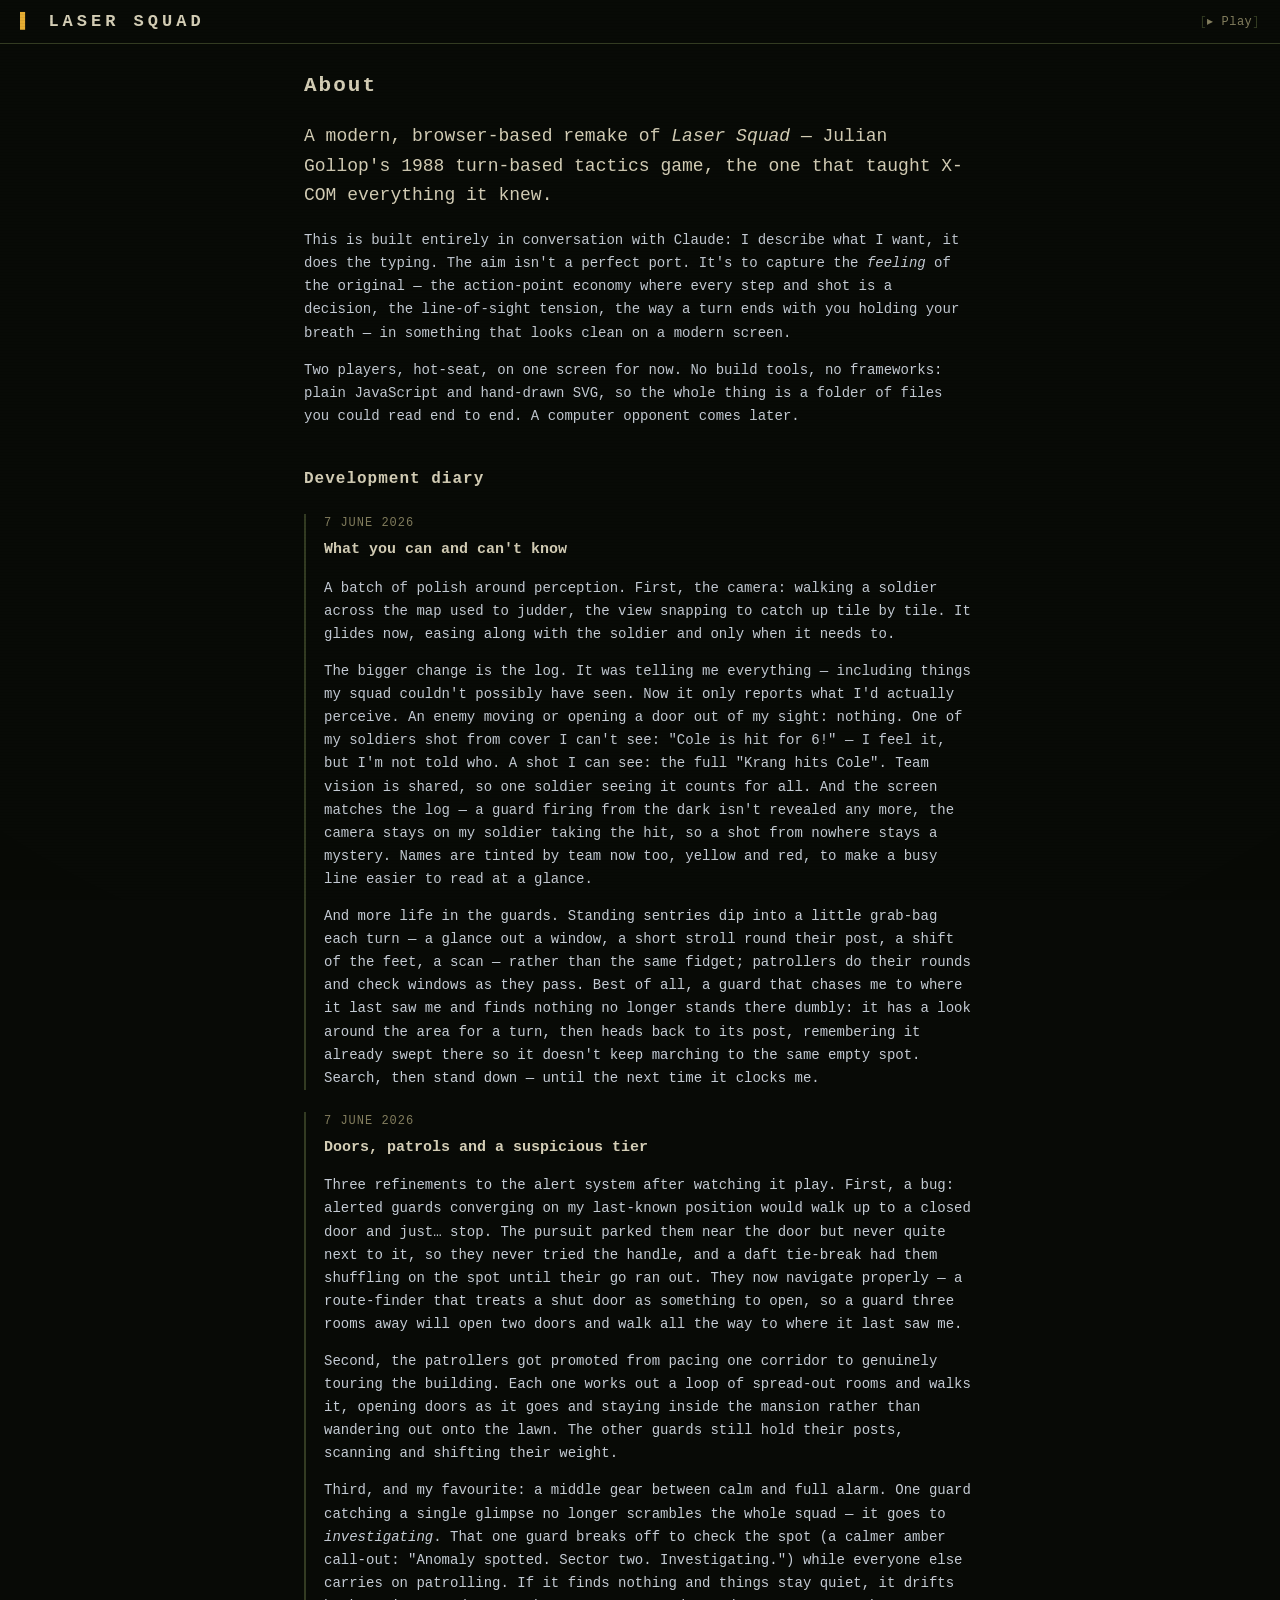
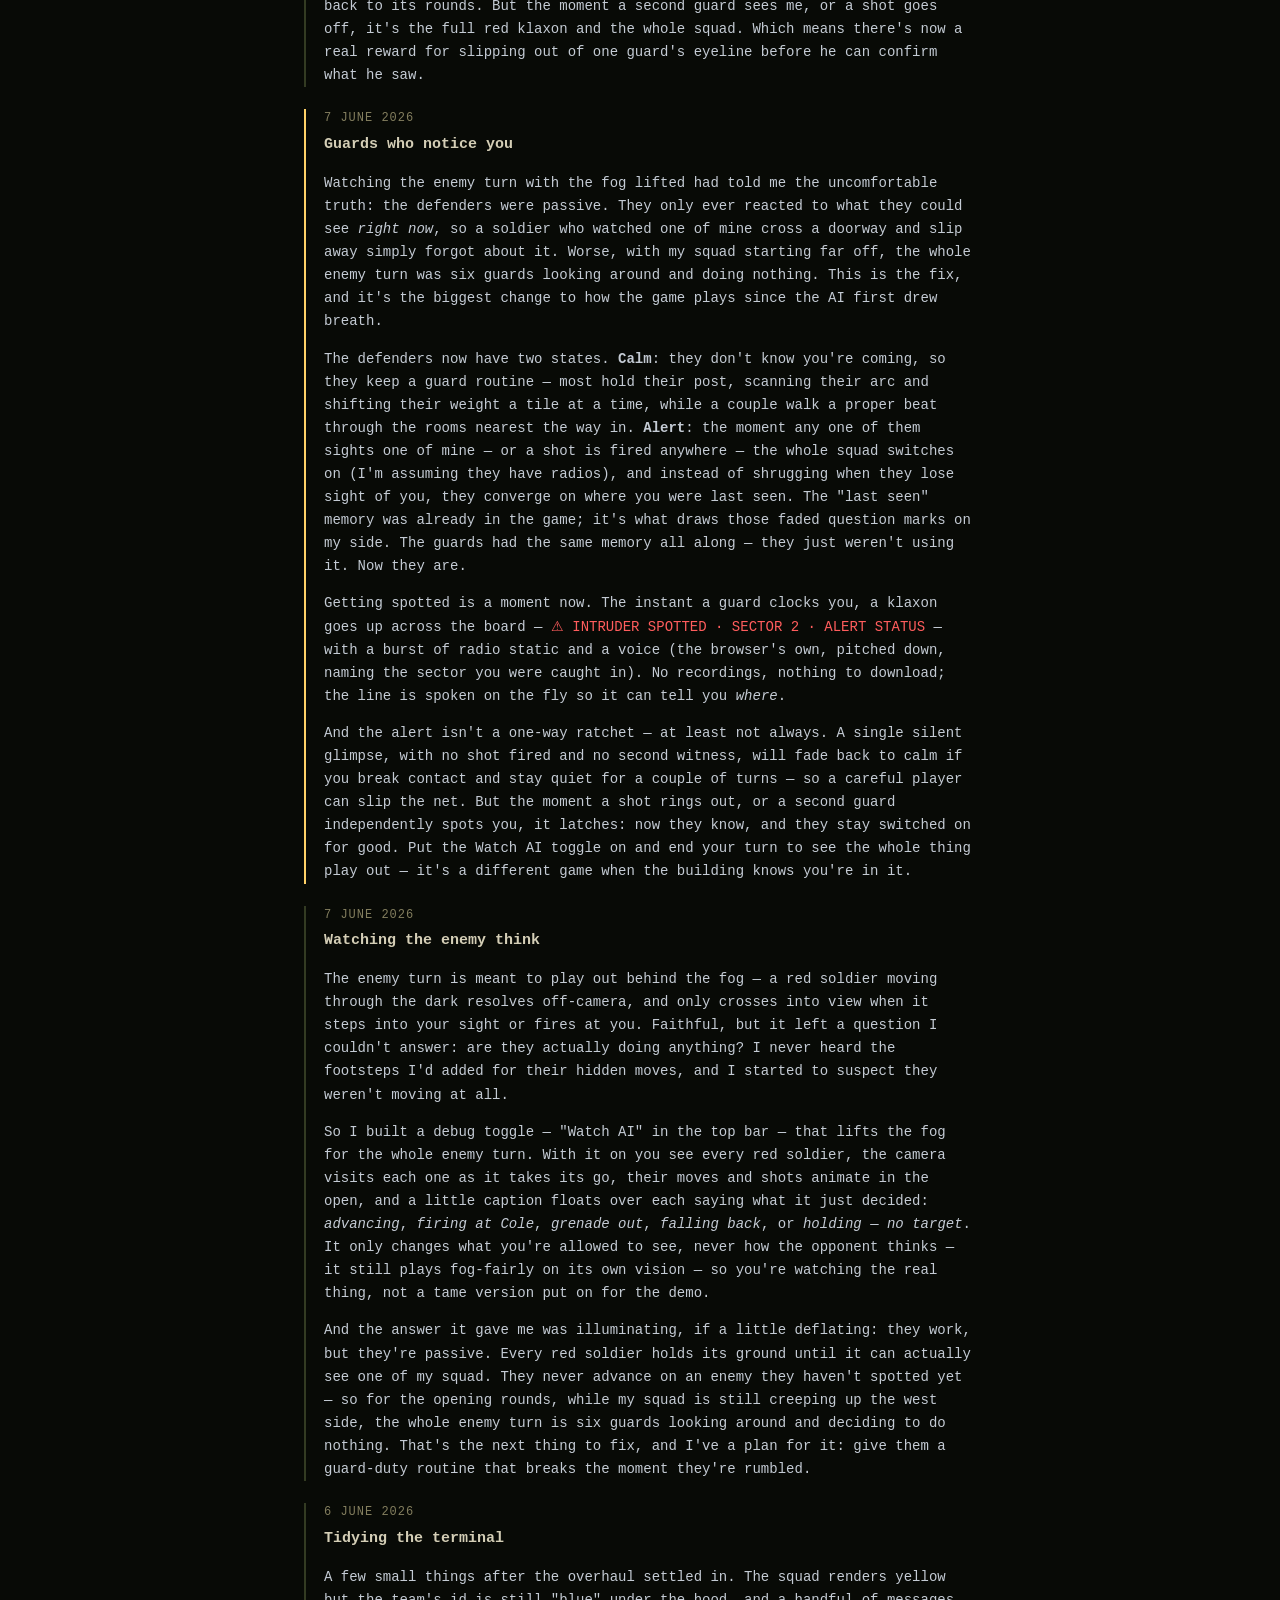
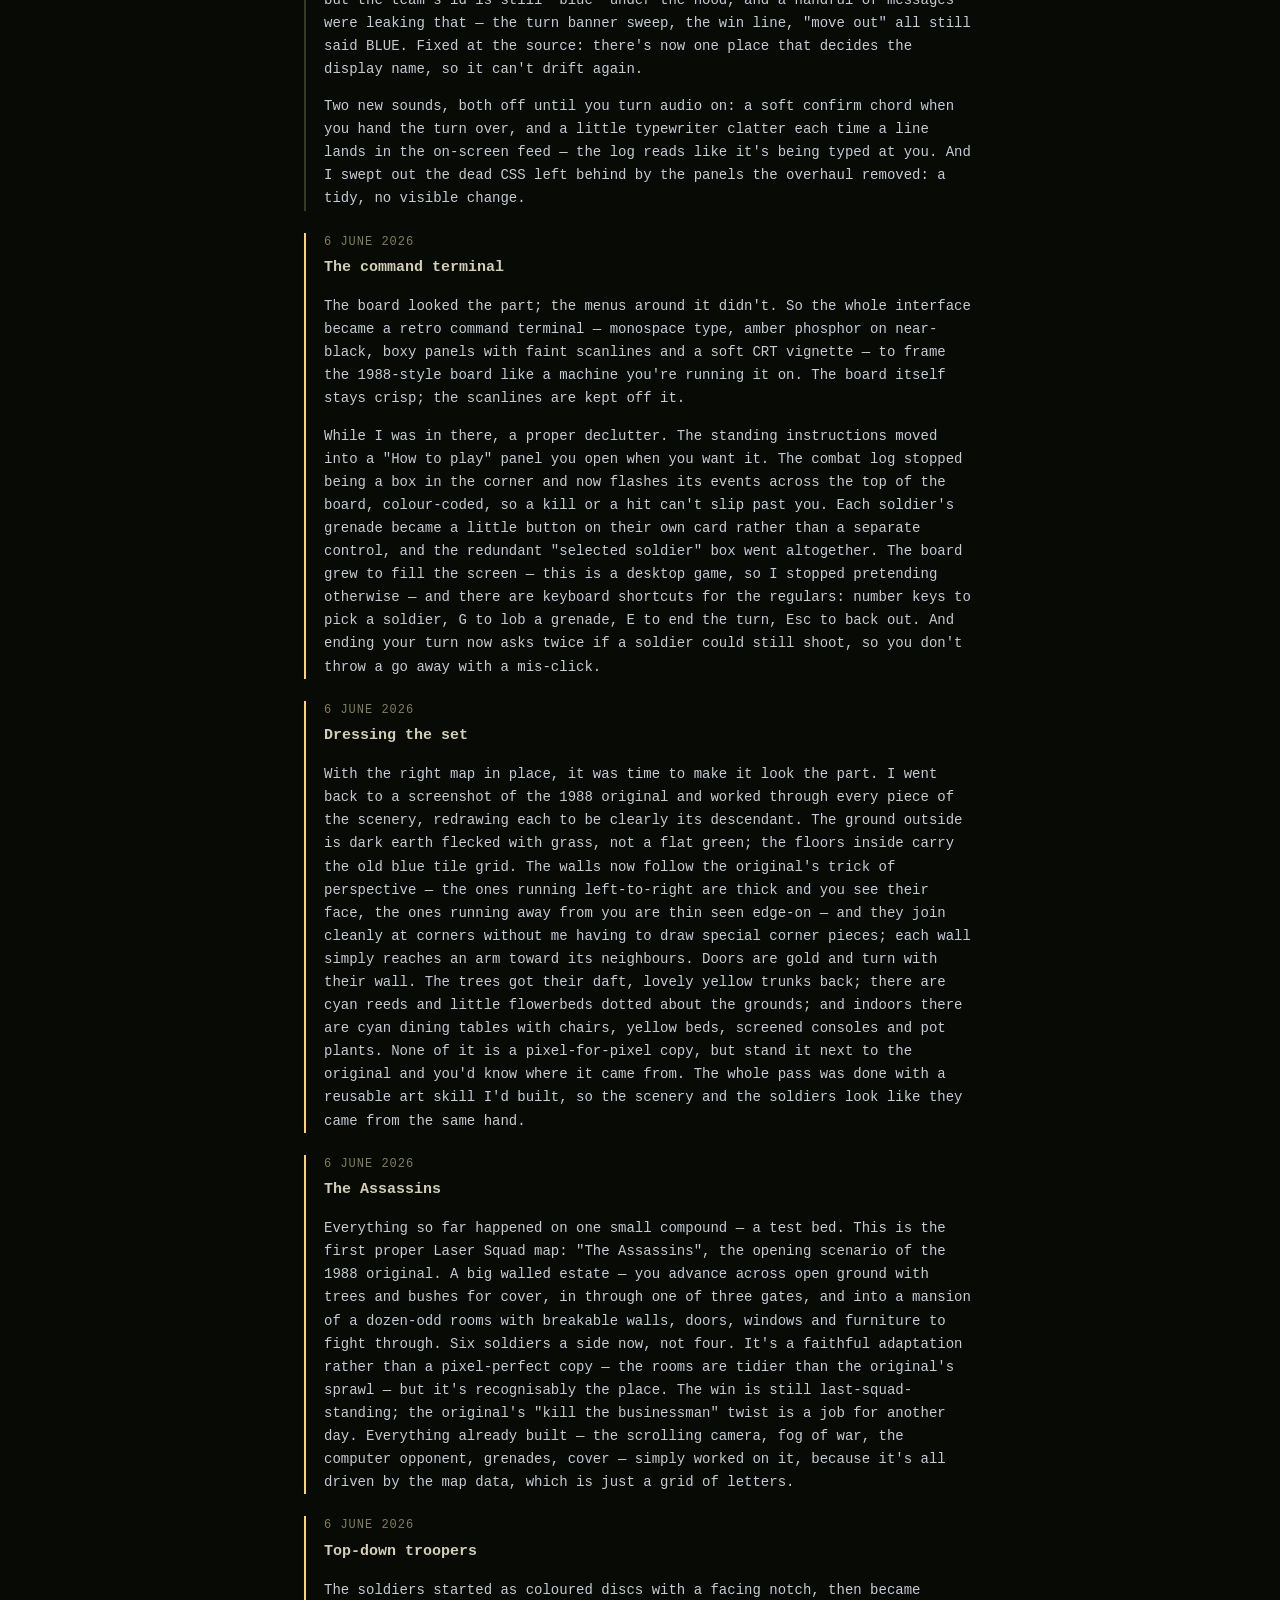
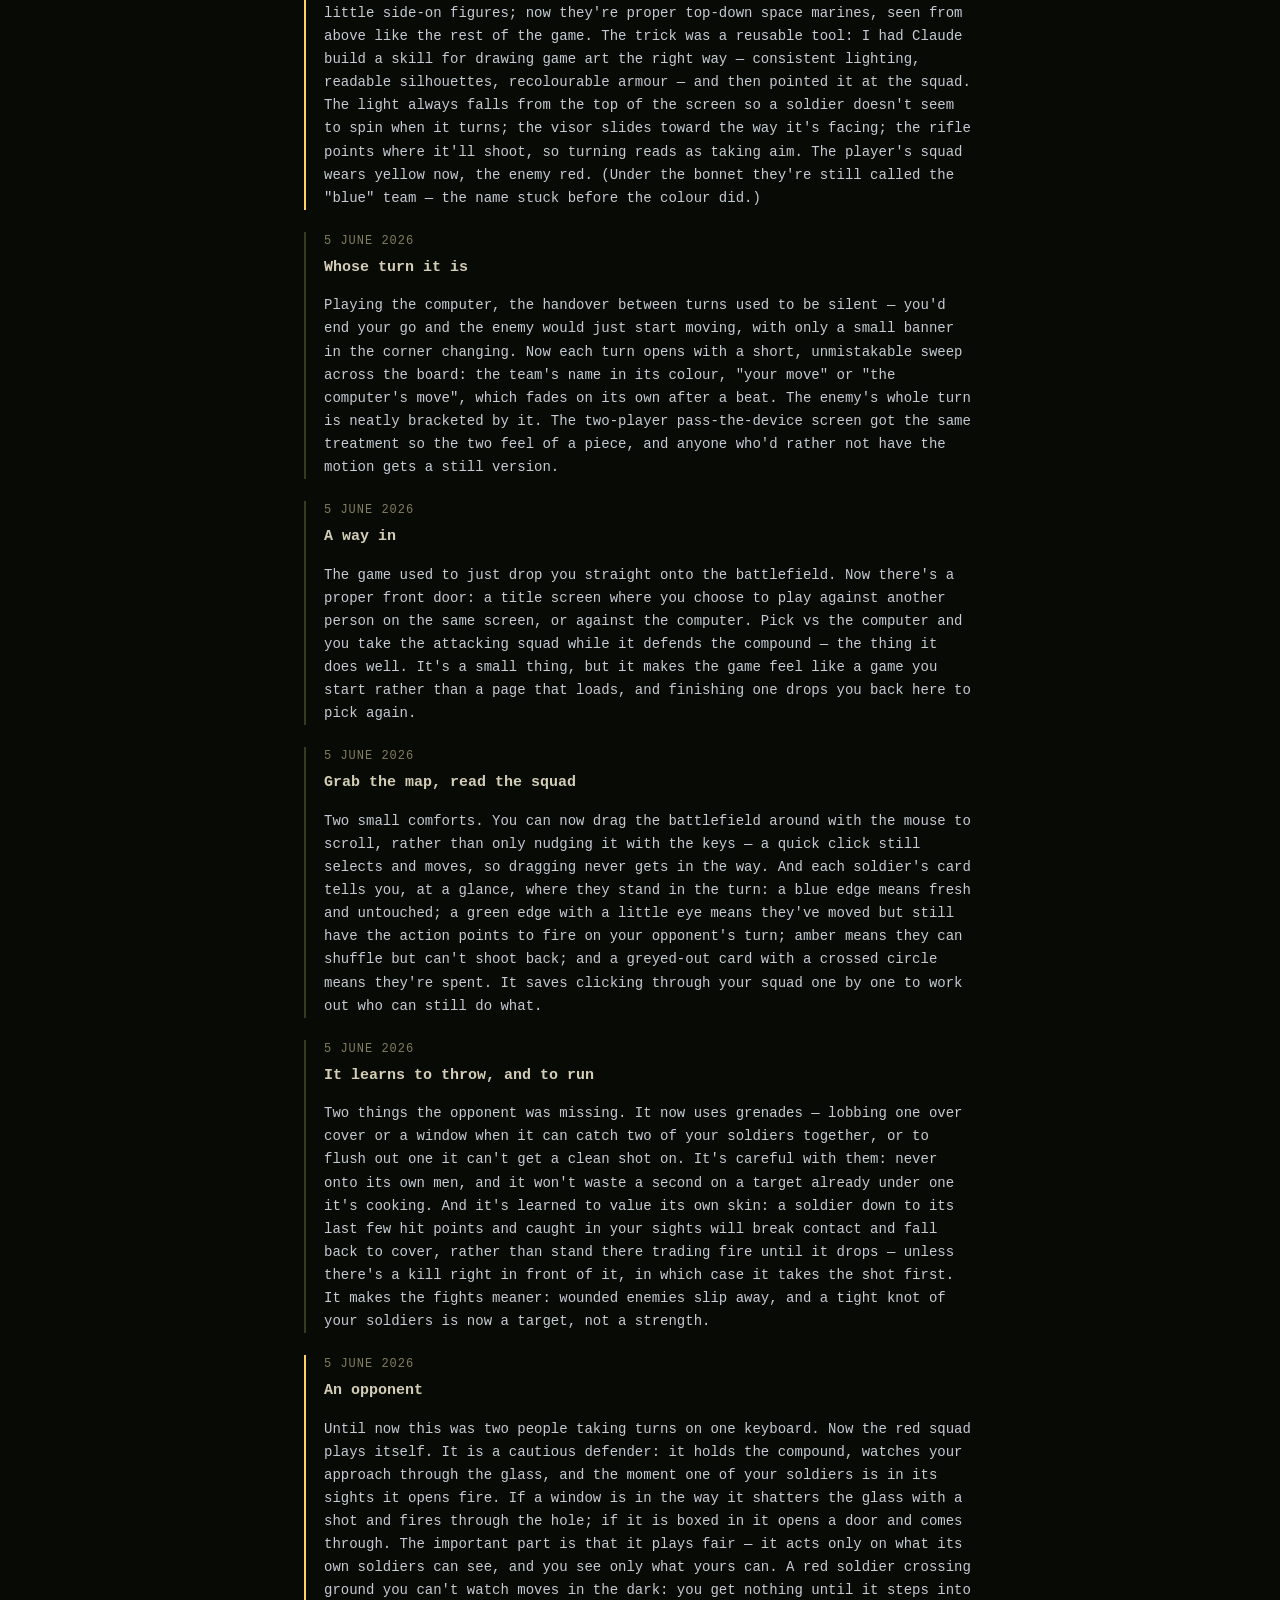
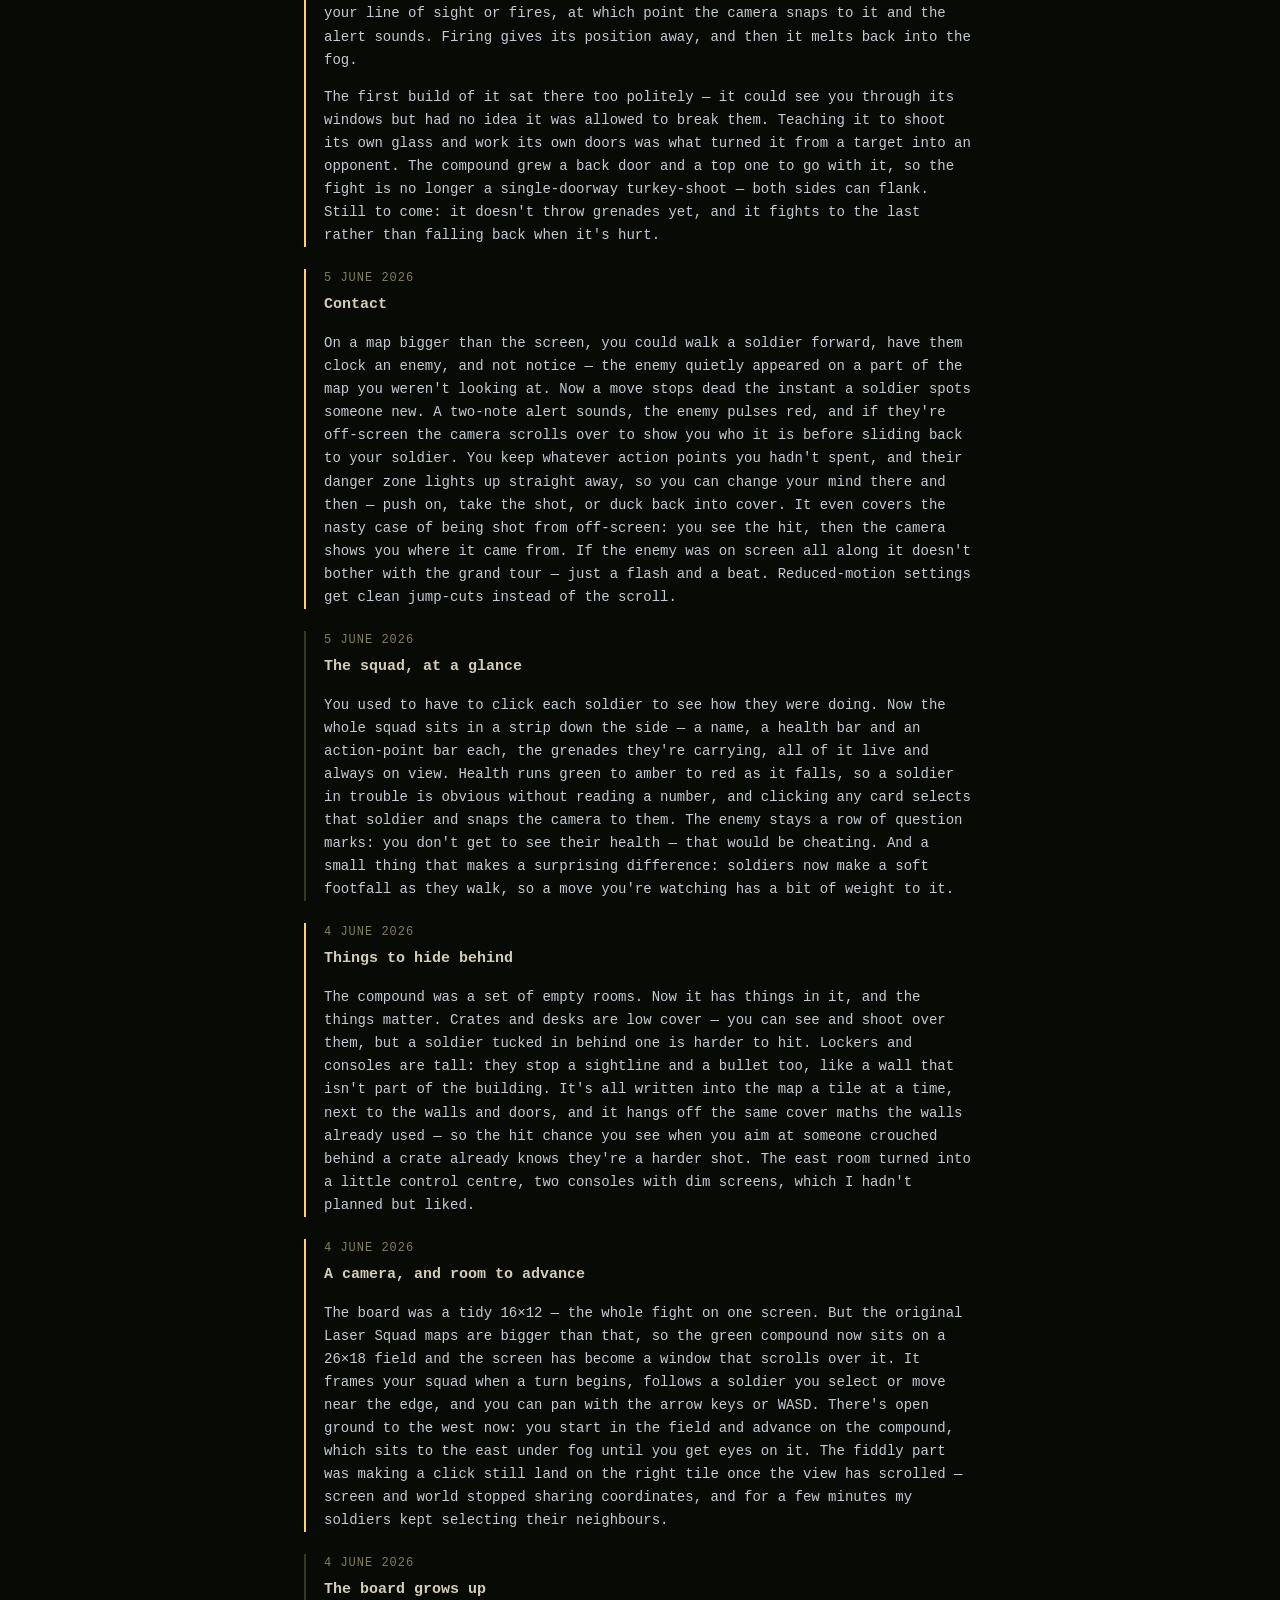
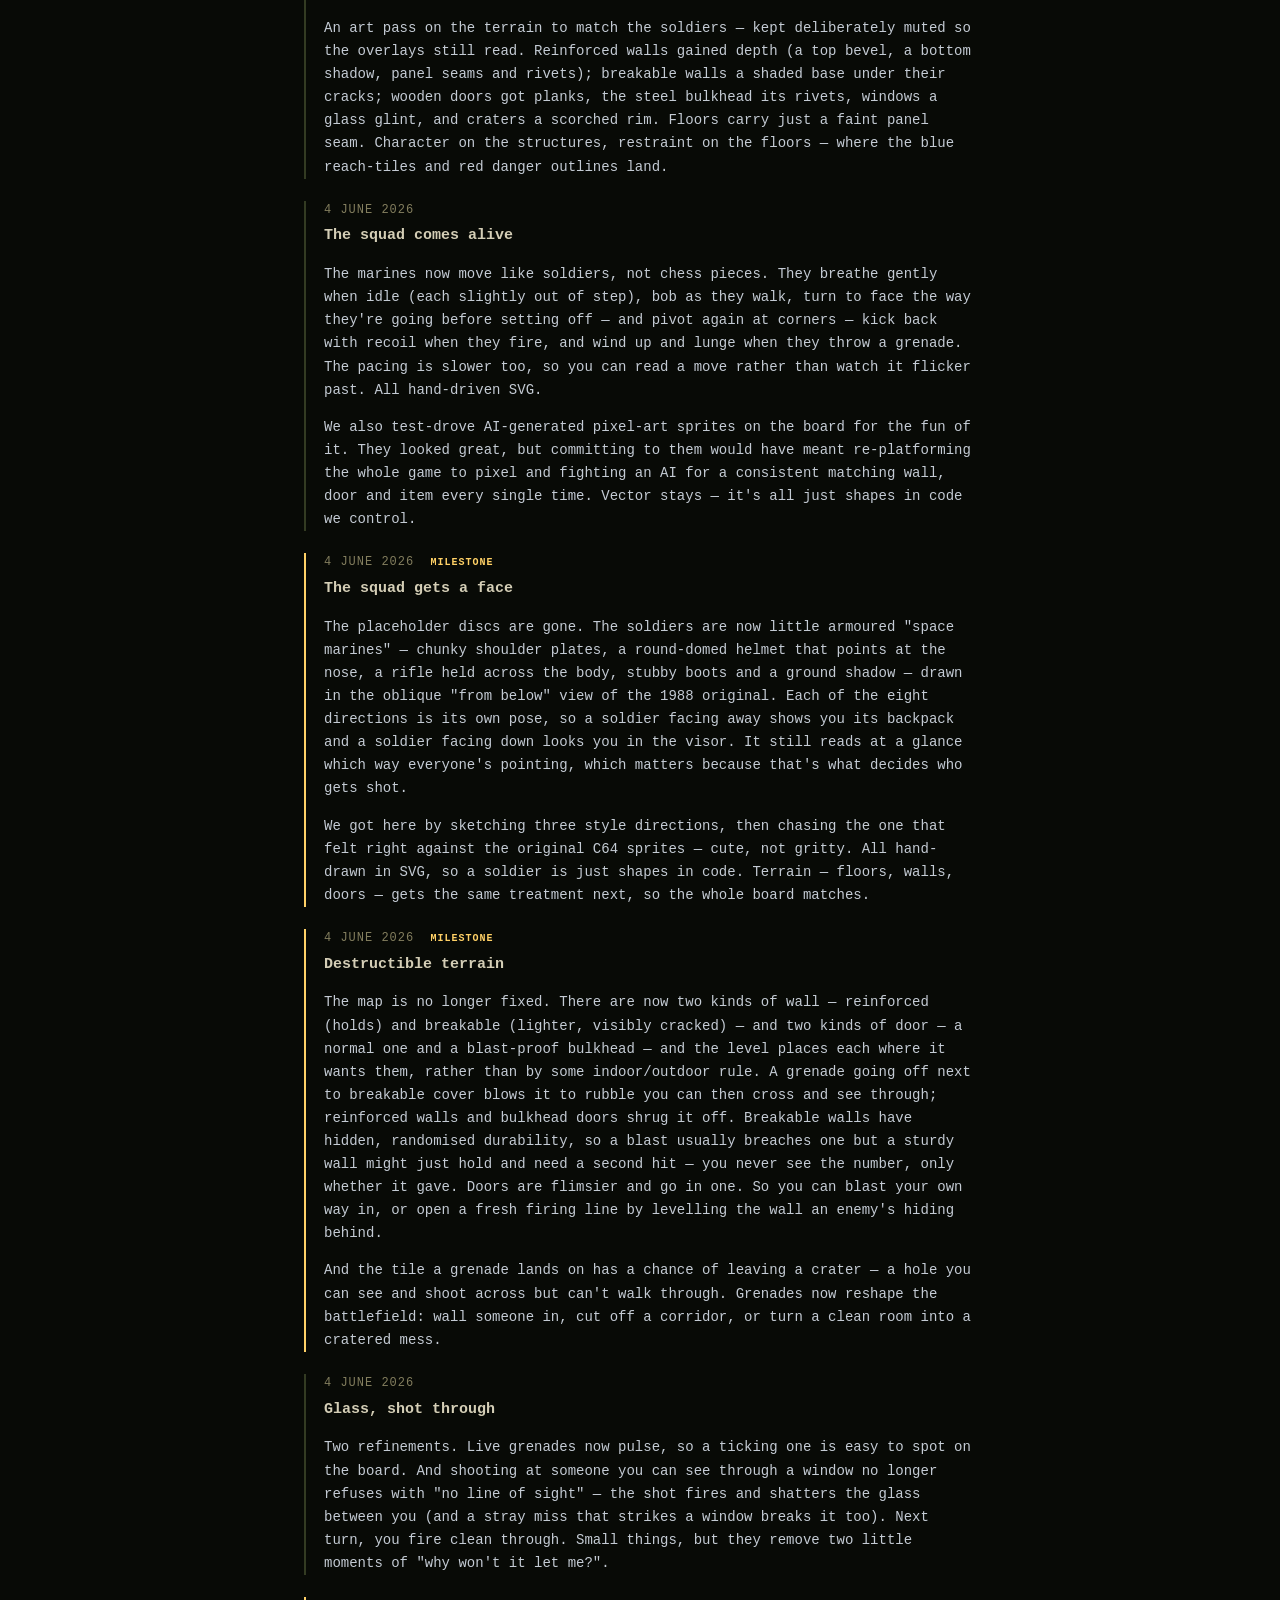
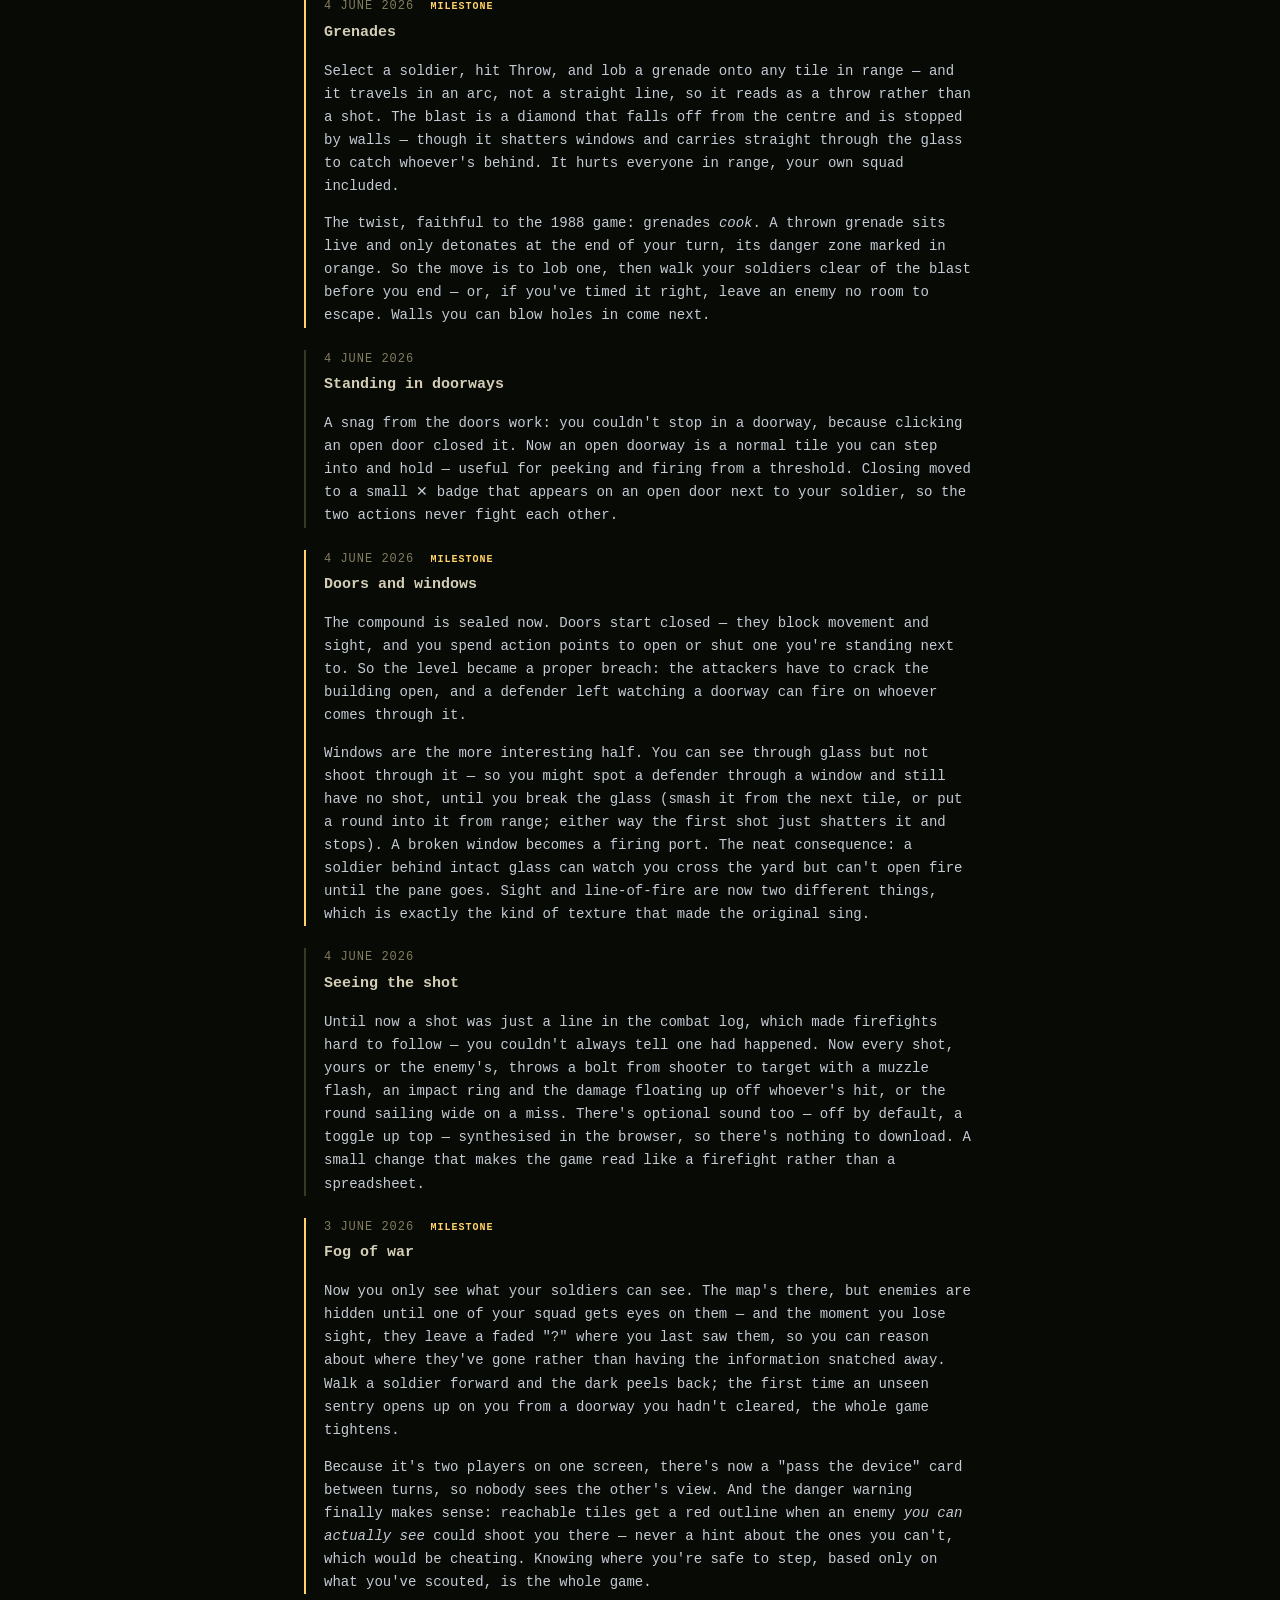
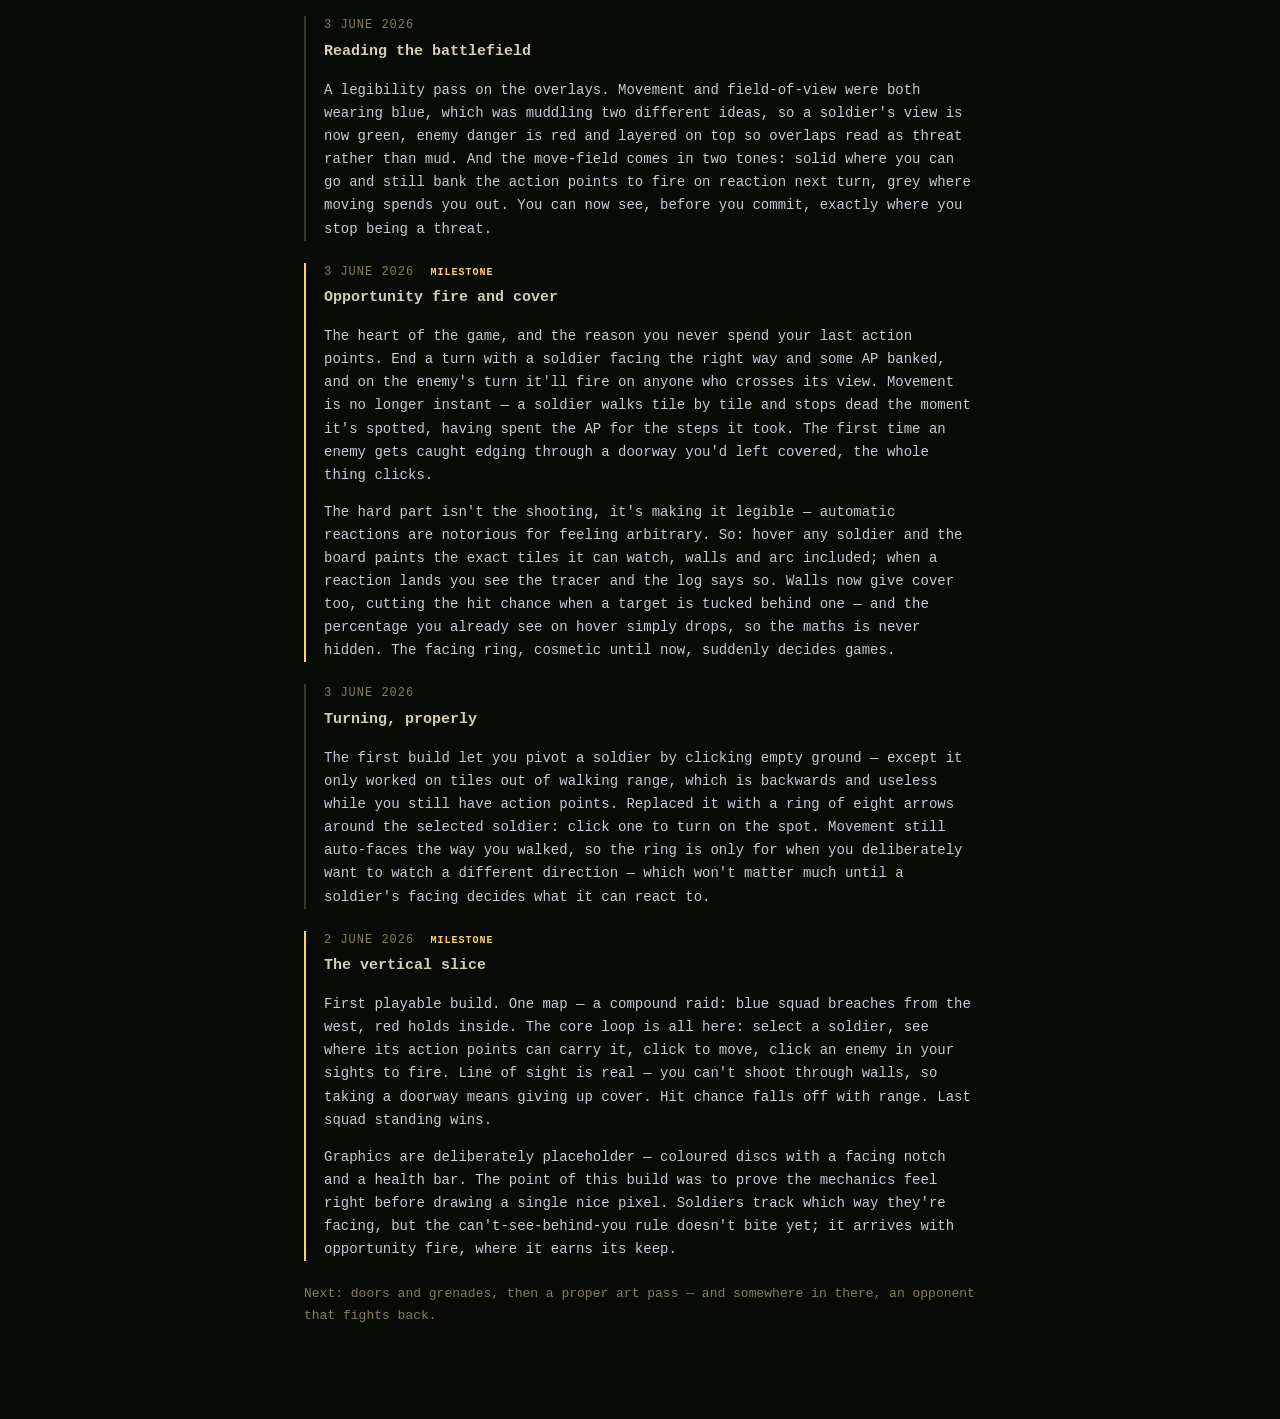
==== commit 69ee5467: "About: diary entry for the perception batch (camera, fog-fair log, guards) Co-Authored-By: Claude Op" ====
--- a/about.html
+++ b/about.html
@@ -43,6 +43,27 @@
 
     <div class="entry">
       <div class="date">7 JUNE 2026</div>
+      <h3>What you can and can't know</h3>
+      <p>A batch of polish around perception. First, the camera: walking a soldier across the map used to judder,
+        the view snapping to catch up tile by tile. It glides now, easing along with the soldier and only when it
+        needs to.</p>
+      <p>The bigger change is the log. It was telling me everything — including things my squad couldn't possibly
+        have seen. Now it only reports what I'd actually perceive. An enemy moving or opening a door out of my
+        sight: nothing. One of my soldiers shot from cover I can't see: "Cole is hit for 6!" — I feel it, but I'm
+        not told who. A shot I can see: the full "Krang hits Cole". Team vision is shared, so one soldier seeing
+        it counts for all. And the screen matches the log — a guard firing from the dark isn't revealed any more,
+        the camera stays on my soldier taking the hit, so a shot from nowhere stays a mystery. Names are tinted by
+        team now too, yellow and red, to make a busy line easier to read at a glance.</p>
+      <p>And more life in the guards. Standing sentries dip into a little grab-bag each turn — a glance out a
+        window, a short stroll round their post, a shift of the feet, a scan — rather than the same fidget;
+        patrollers do their rounds and check windows as they pass. Best of all, a guard that chases me to where it
+        last saw me and finds nothing no longer stands there dumbly: it has a look around the area for a turn, then
+        heads back to its post, remembering it already swept there so it doesn't keep marching to the same empty
+        spot. Search, then stand down — until the next time it clocks me.</p>
+    </div>
+
+    <div class="entry">
+      <div class="date">7 JUNE 2026</div>
       <h3>Doors, patrols and a suspicious tier</h3>
       <p>Three refinements to the alert system after watching it play. First, a bug: alerted guards
         converging on my last-known position would walk up to a closed door and just… stop. The pursuit parked
--- a/css/style.css
+++ b/css/style.css
@@ -104,6 +104,8 @@
 .feed-line.turn    { color: var(--muted); }
 .feed-line.alert   { color: var(--red); border-color: rgba(255,99,89,0.65); font-weight: 700; letter-spacing: 1px; }
 .feed-line.investigate { color: var(--amber); border-color: rgba(230,173,51,0.5); }
+.feed-line .nm-y { color: var(--blue); font-weight: 700; } /* your squad renders yellow */
+.feed-line .nm-r { color: var(--red); font-weight: 700; }
 
 /* the "intruder spotted" klaxon: a big red call-out across the board when red goes to alert */
 .alert-banner {
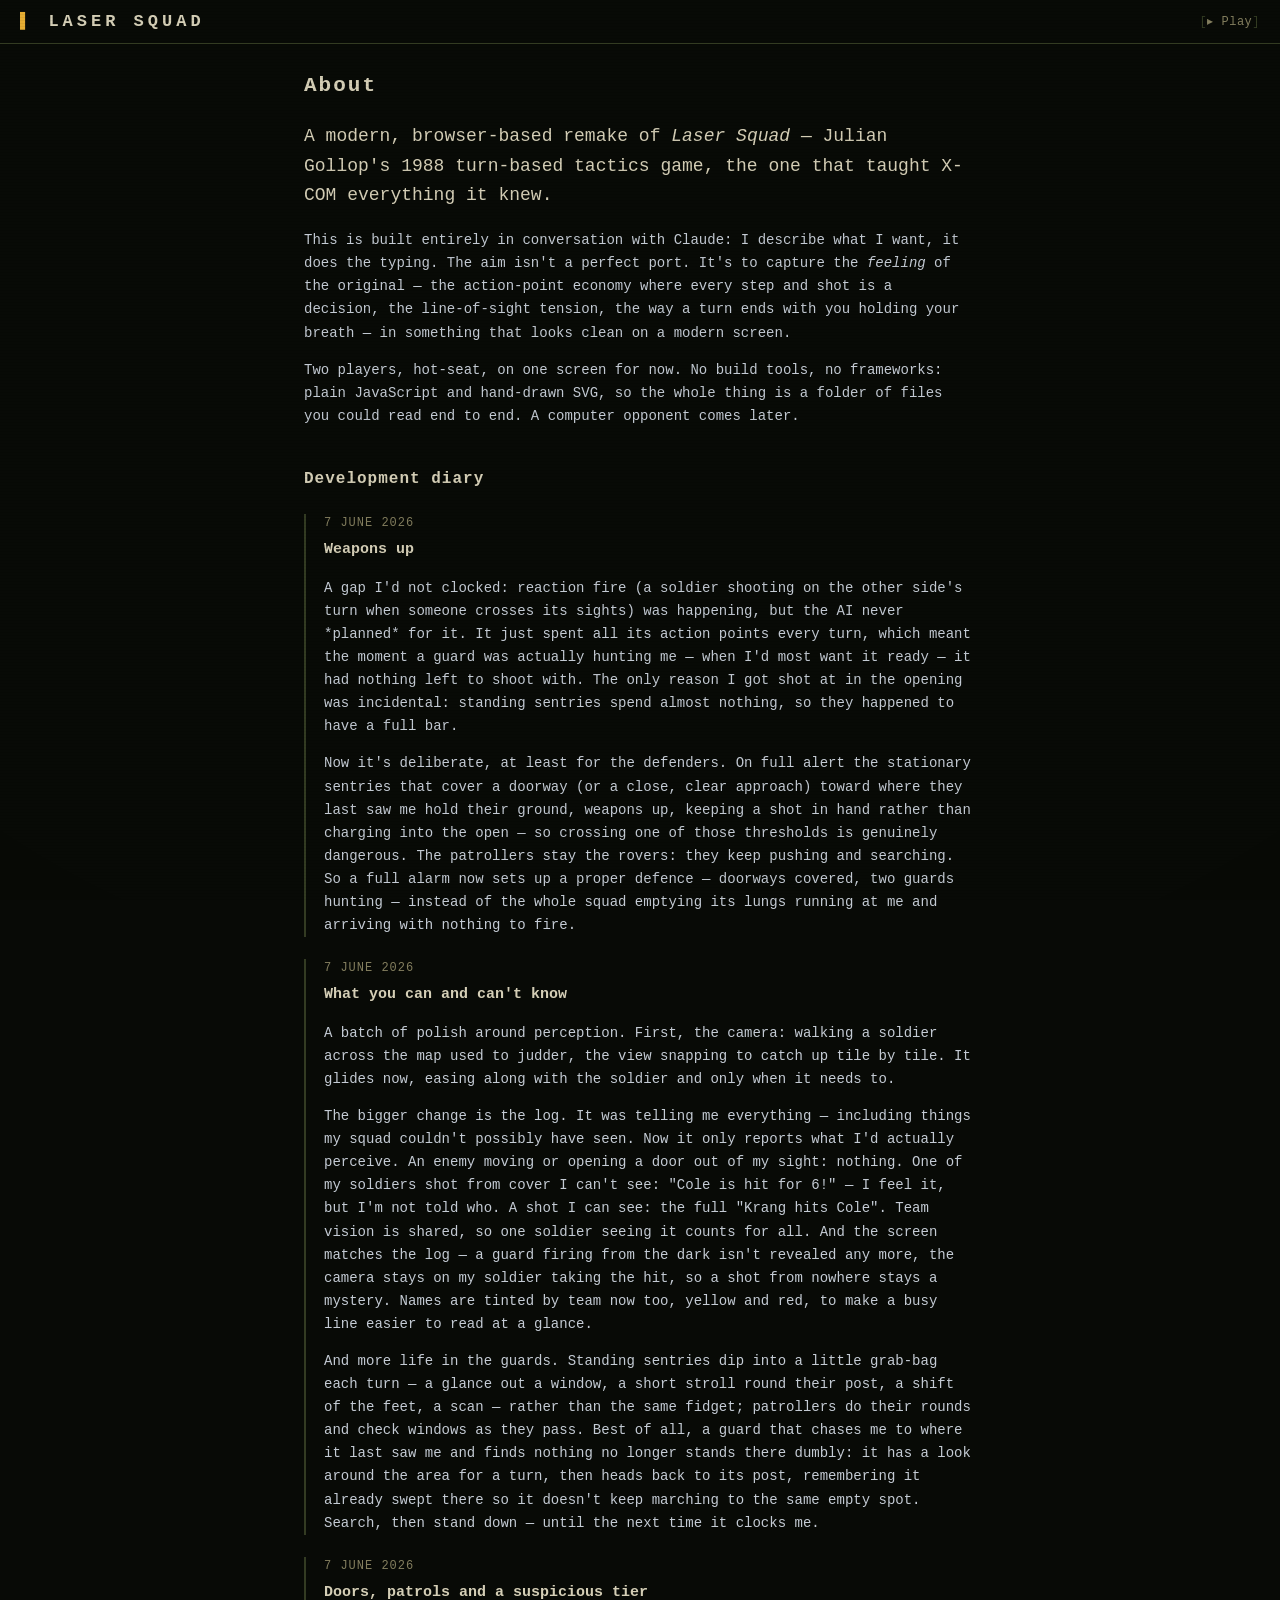
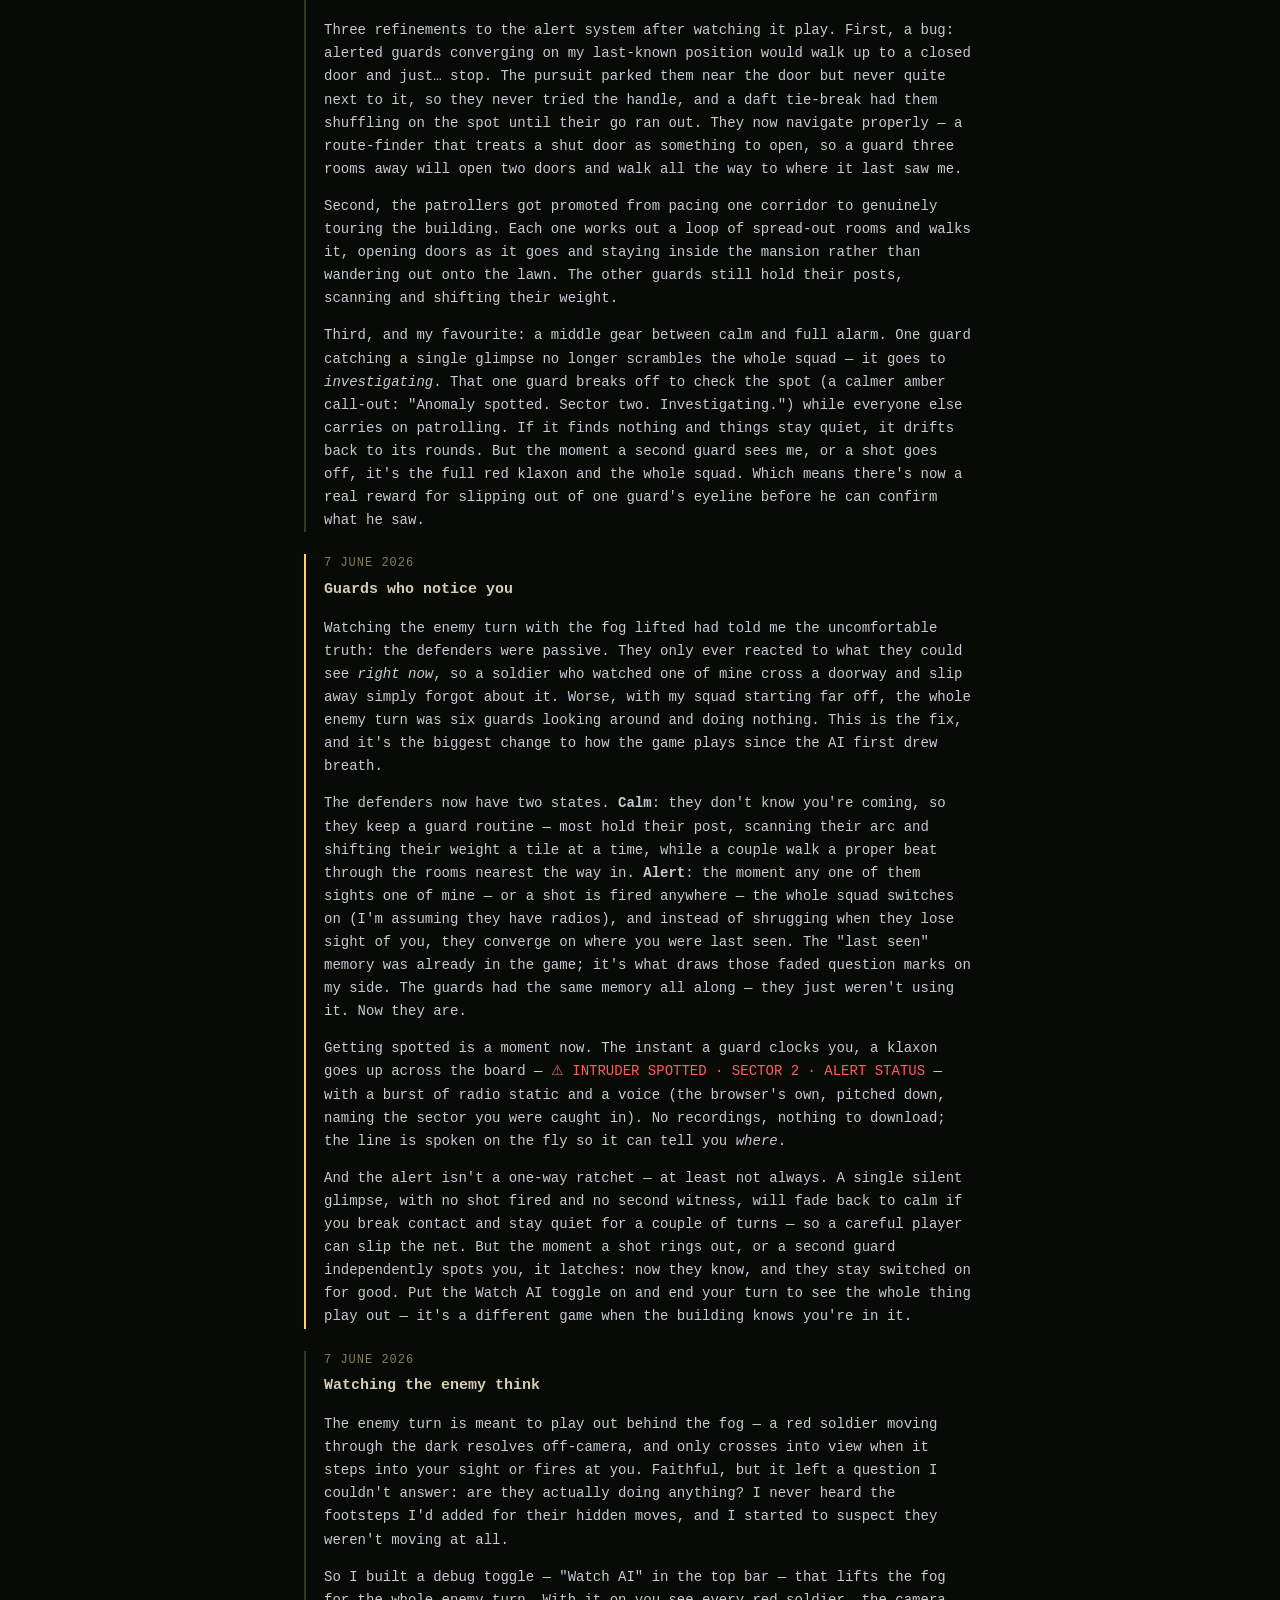
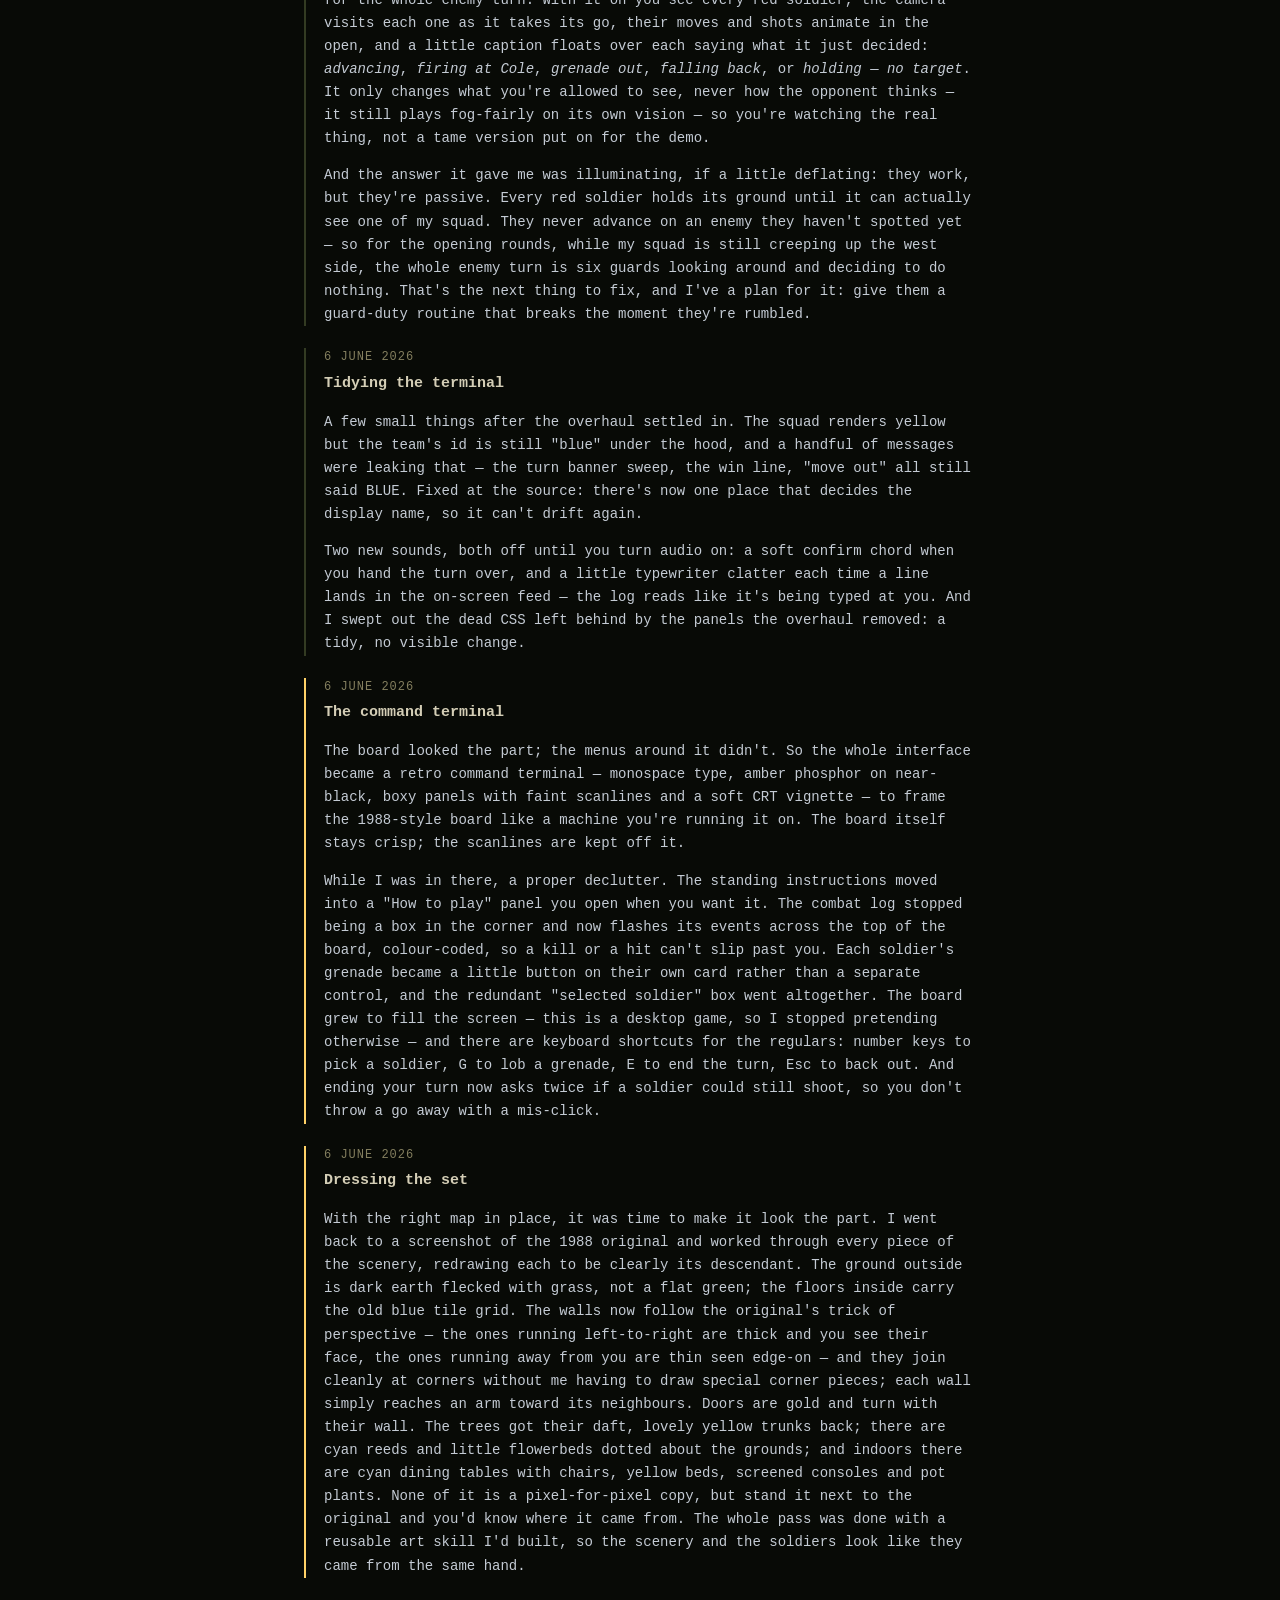
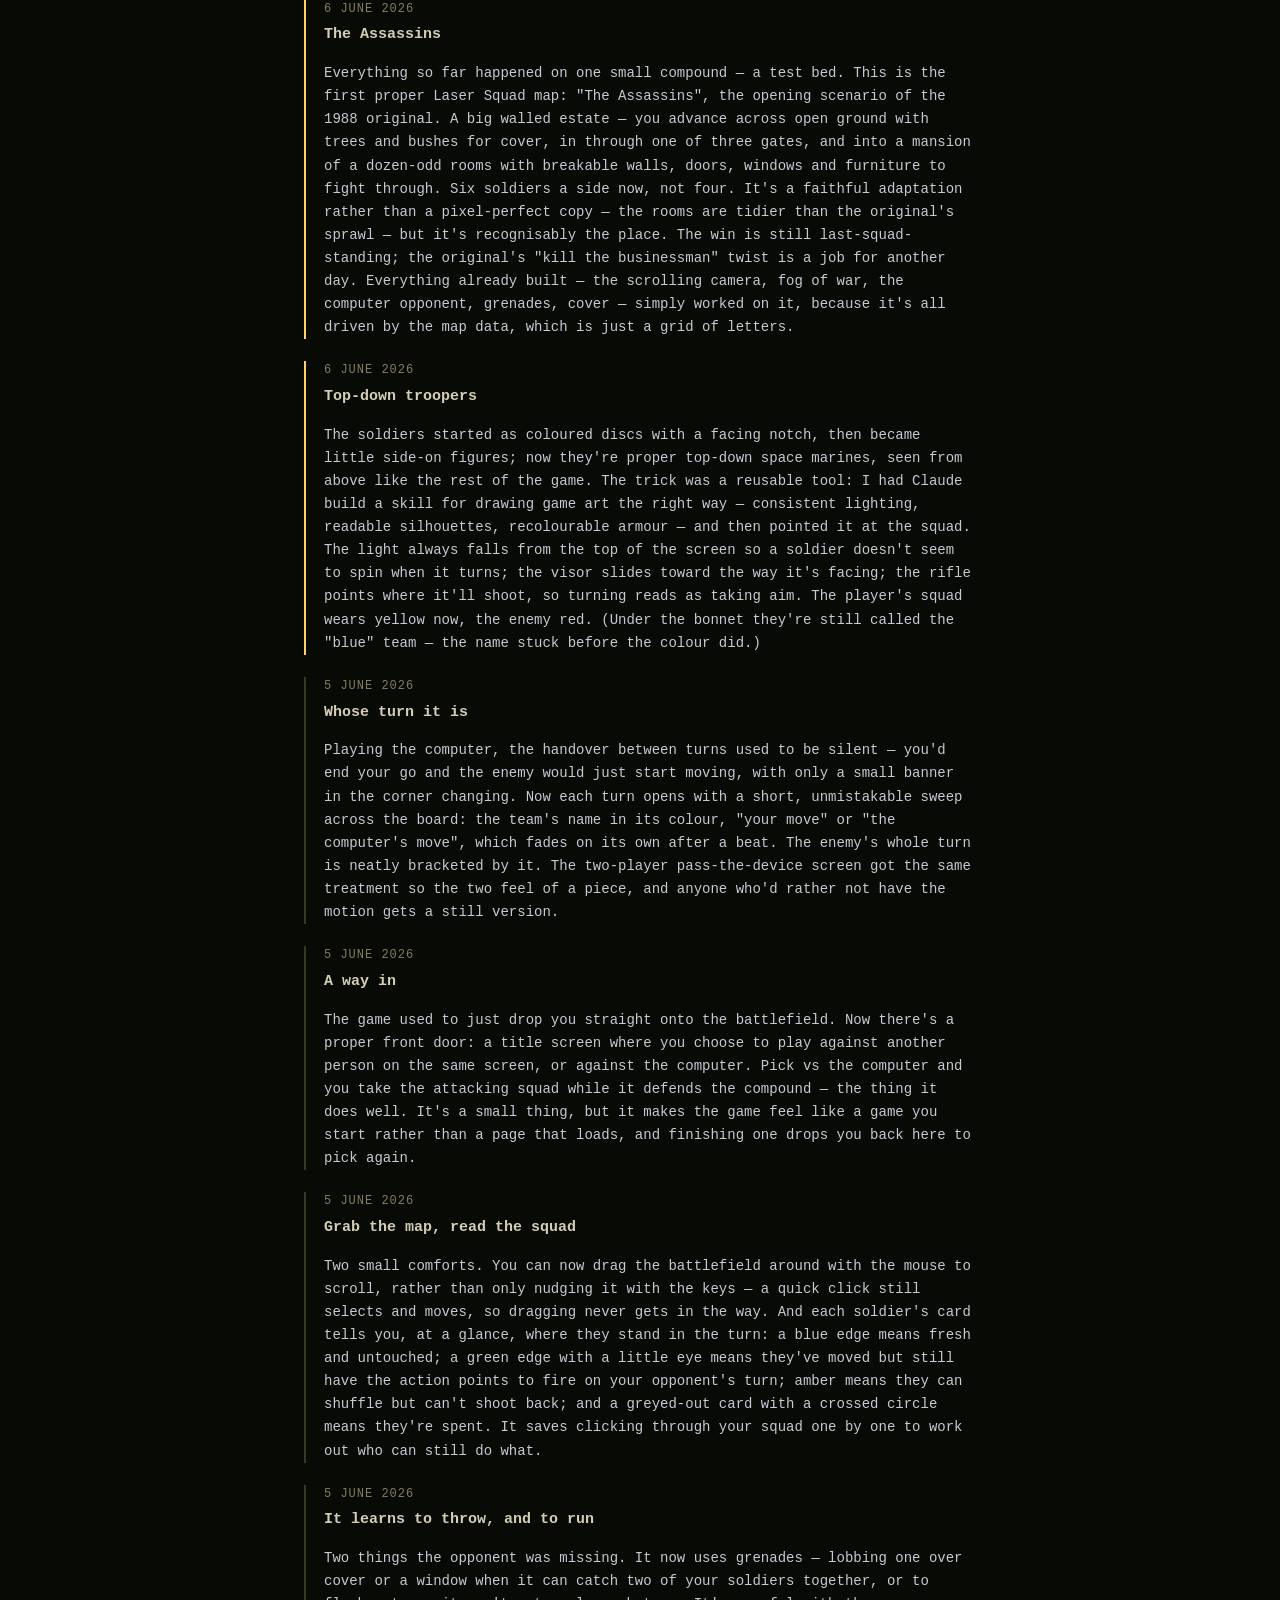
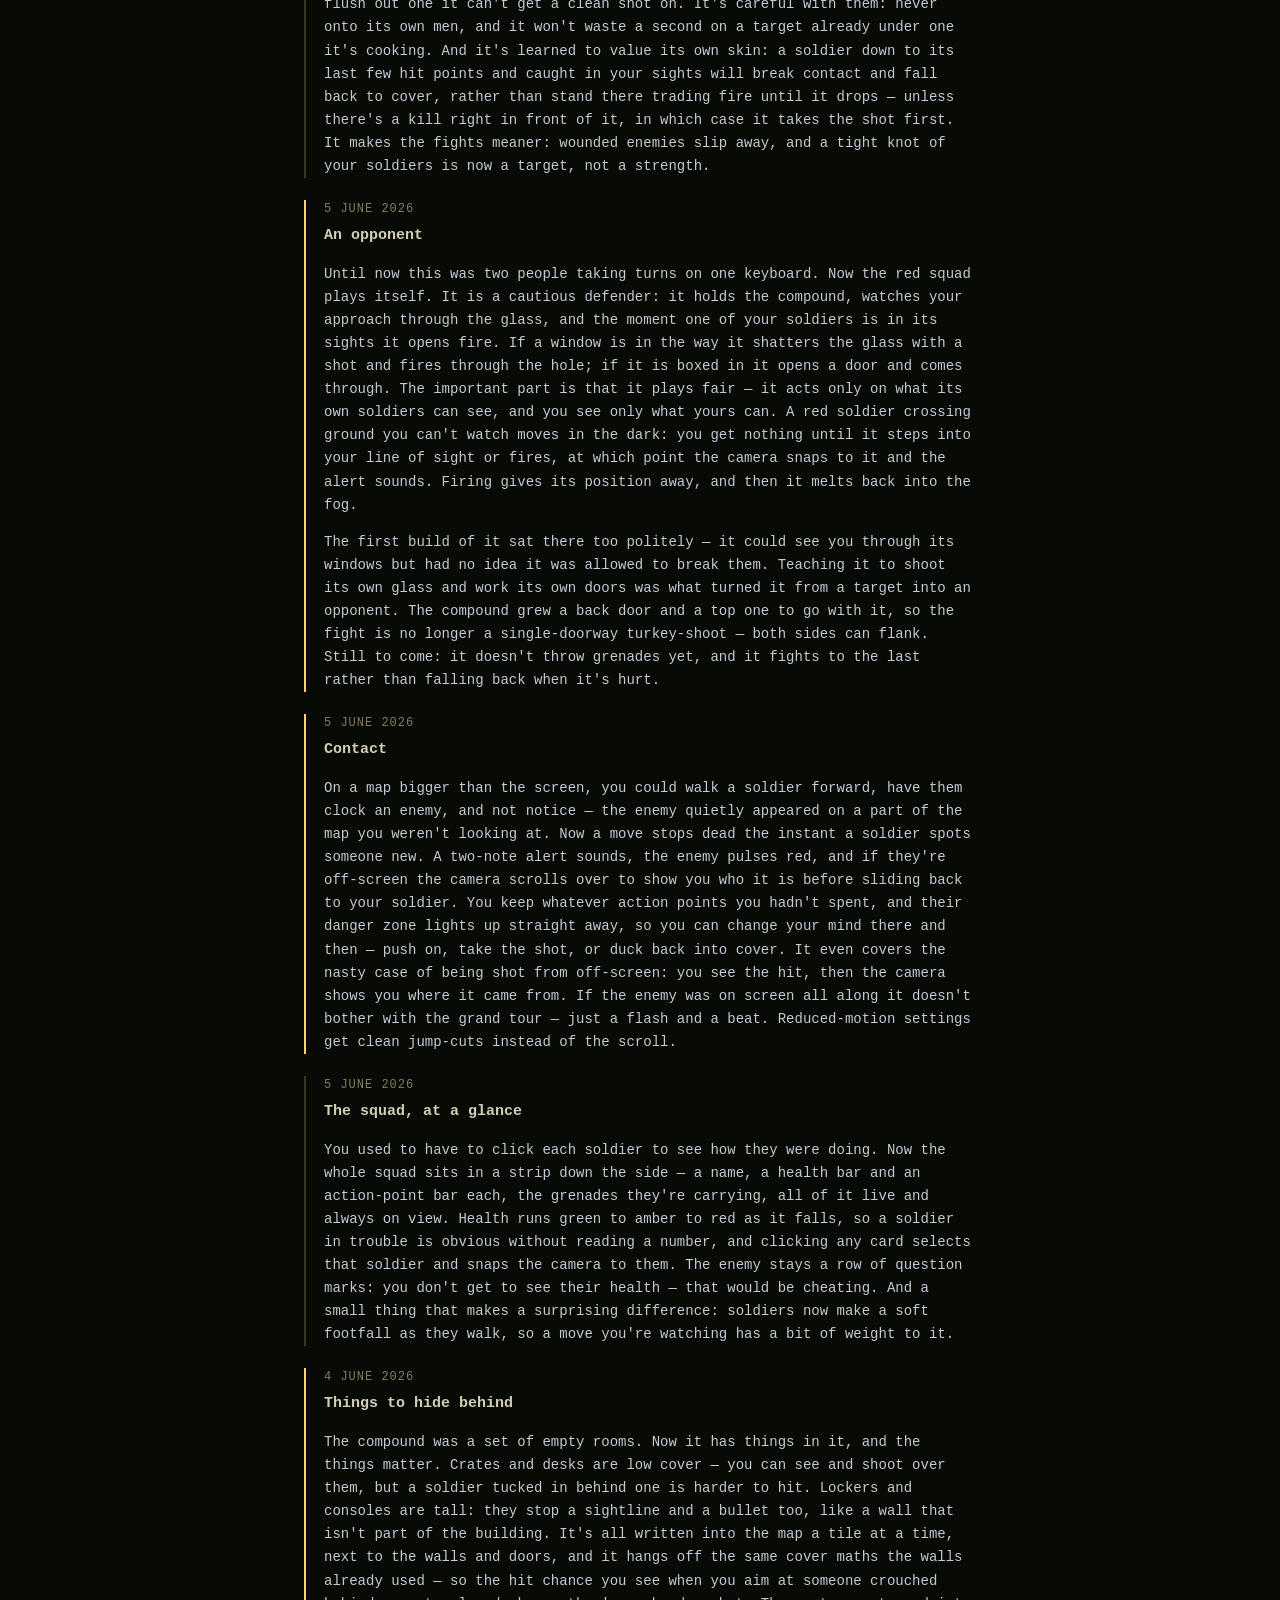
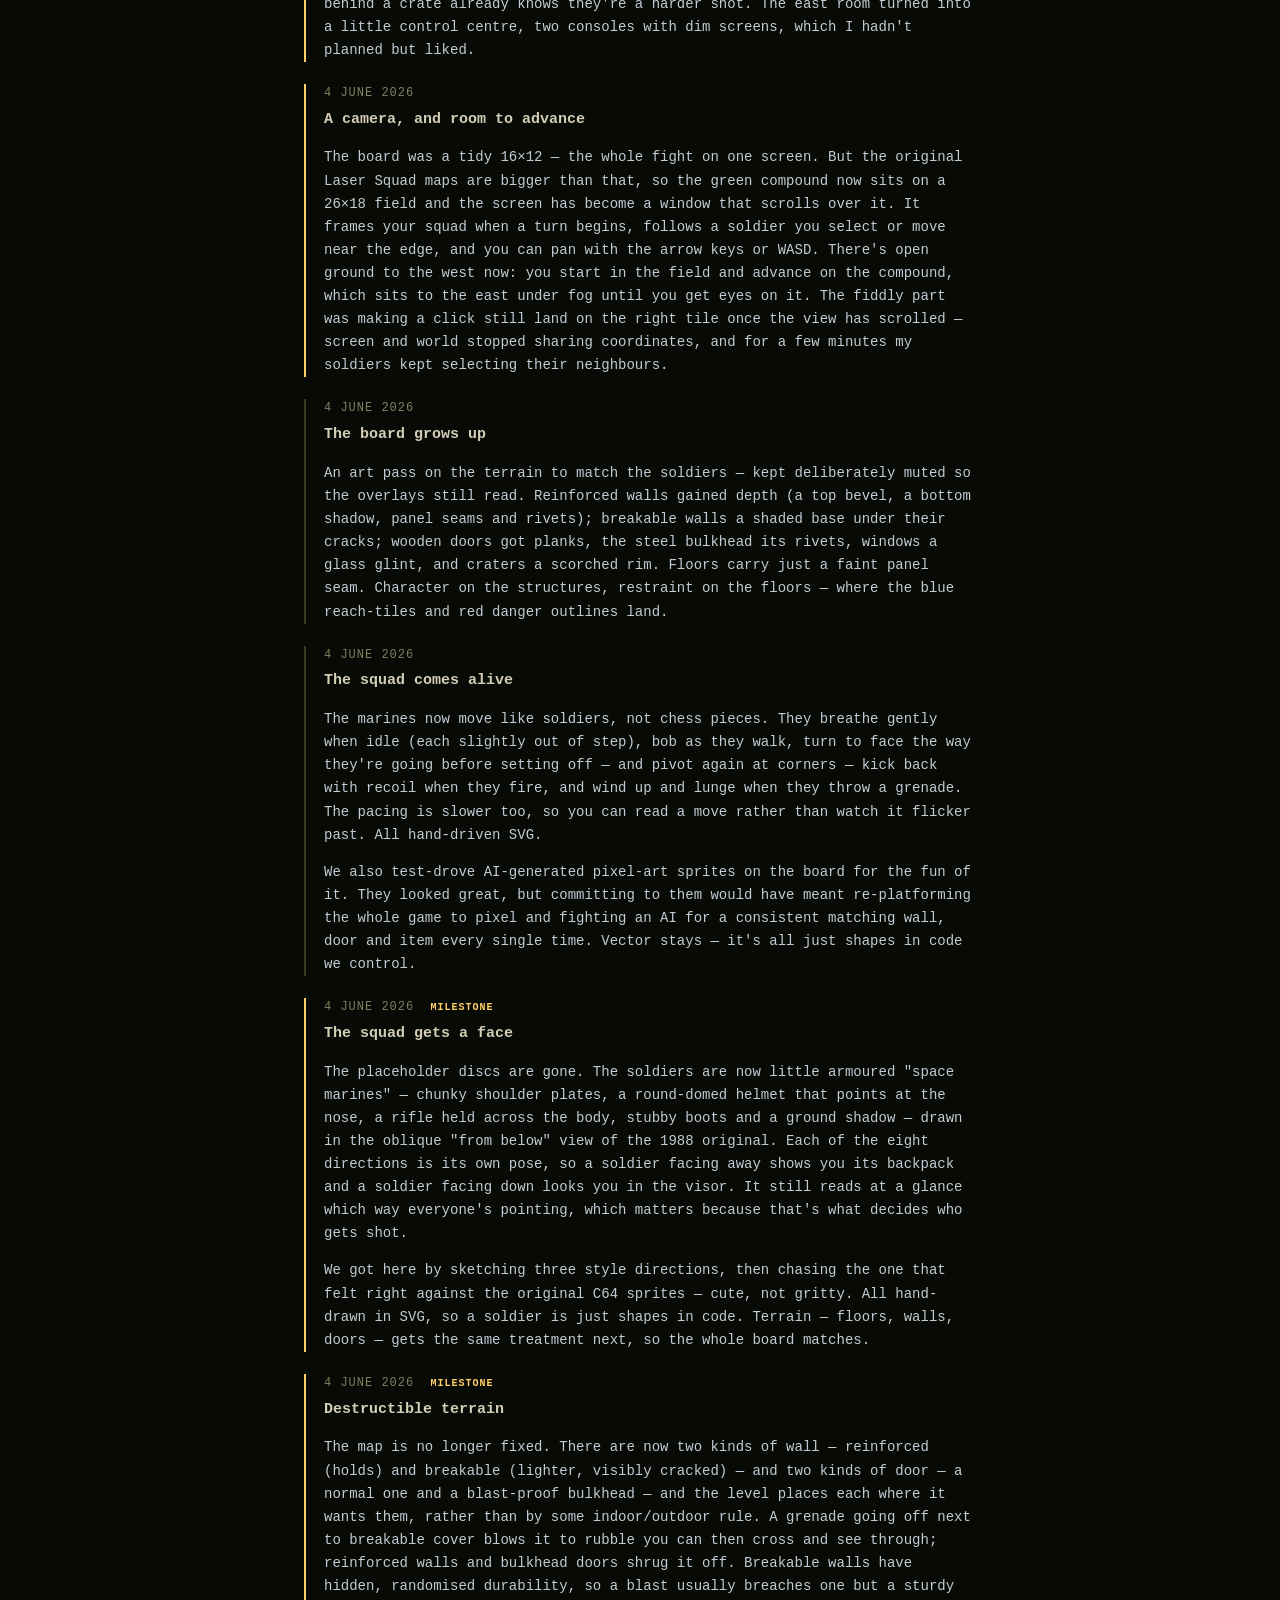
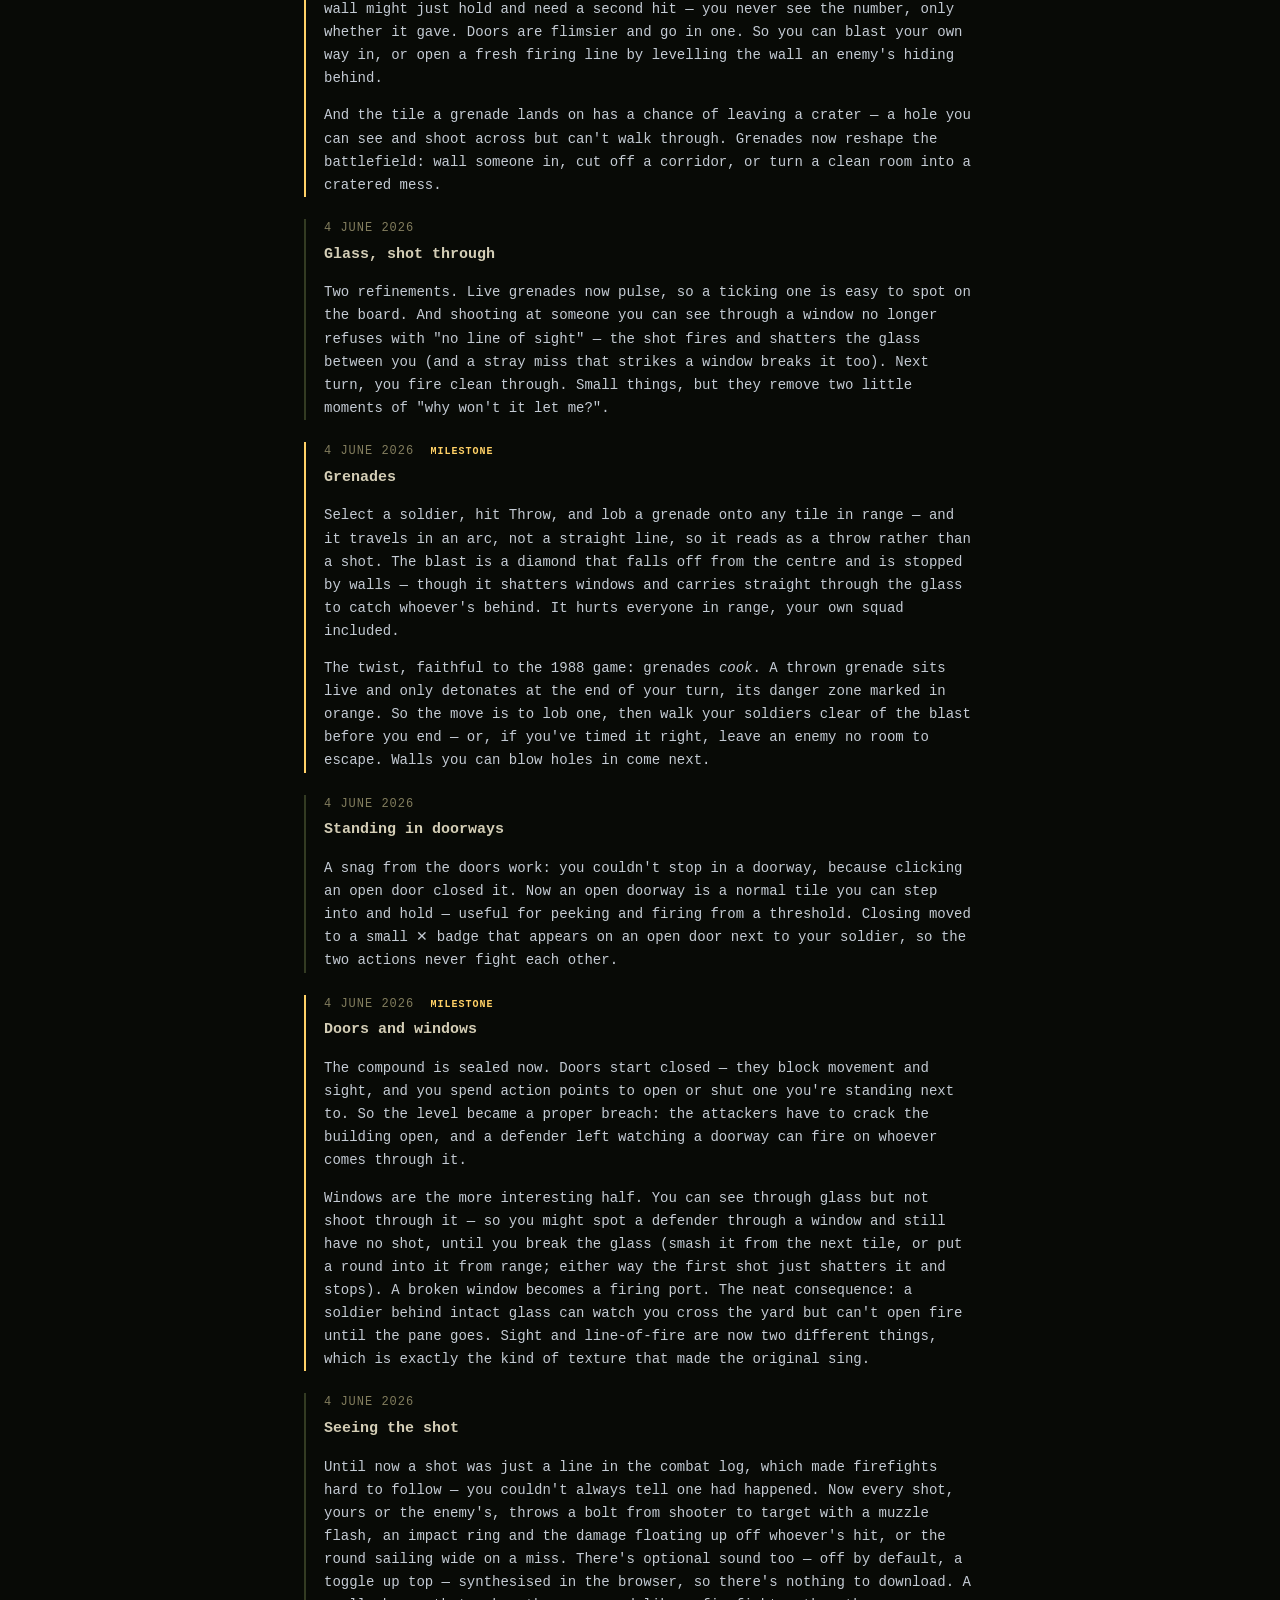
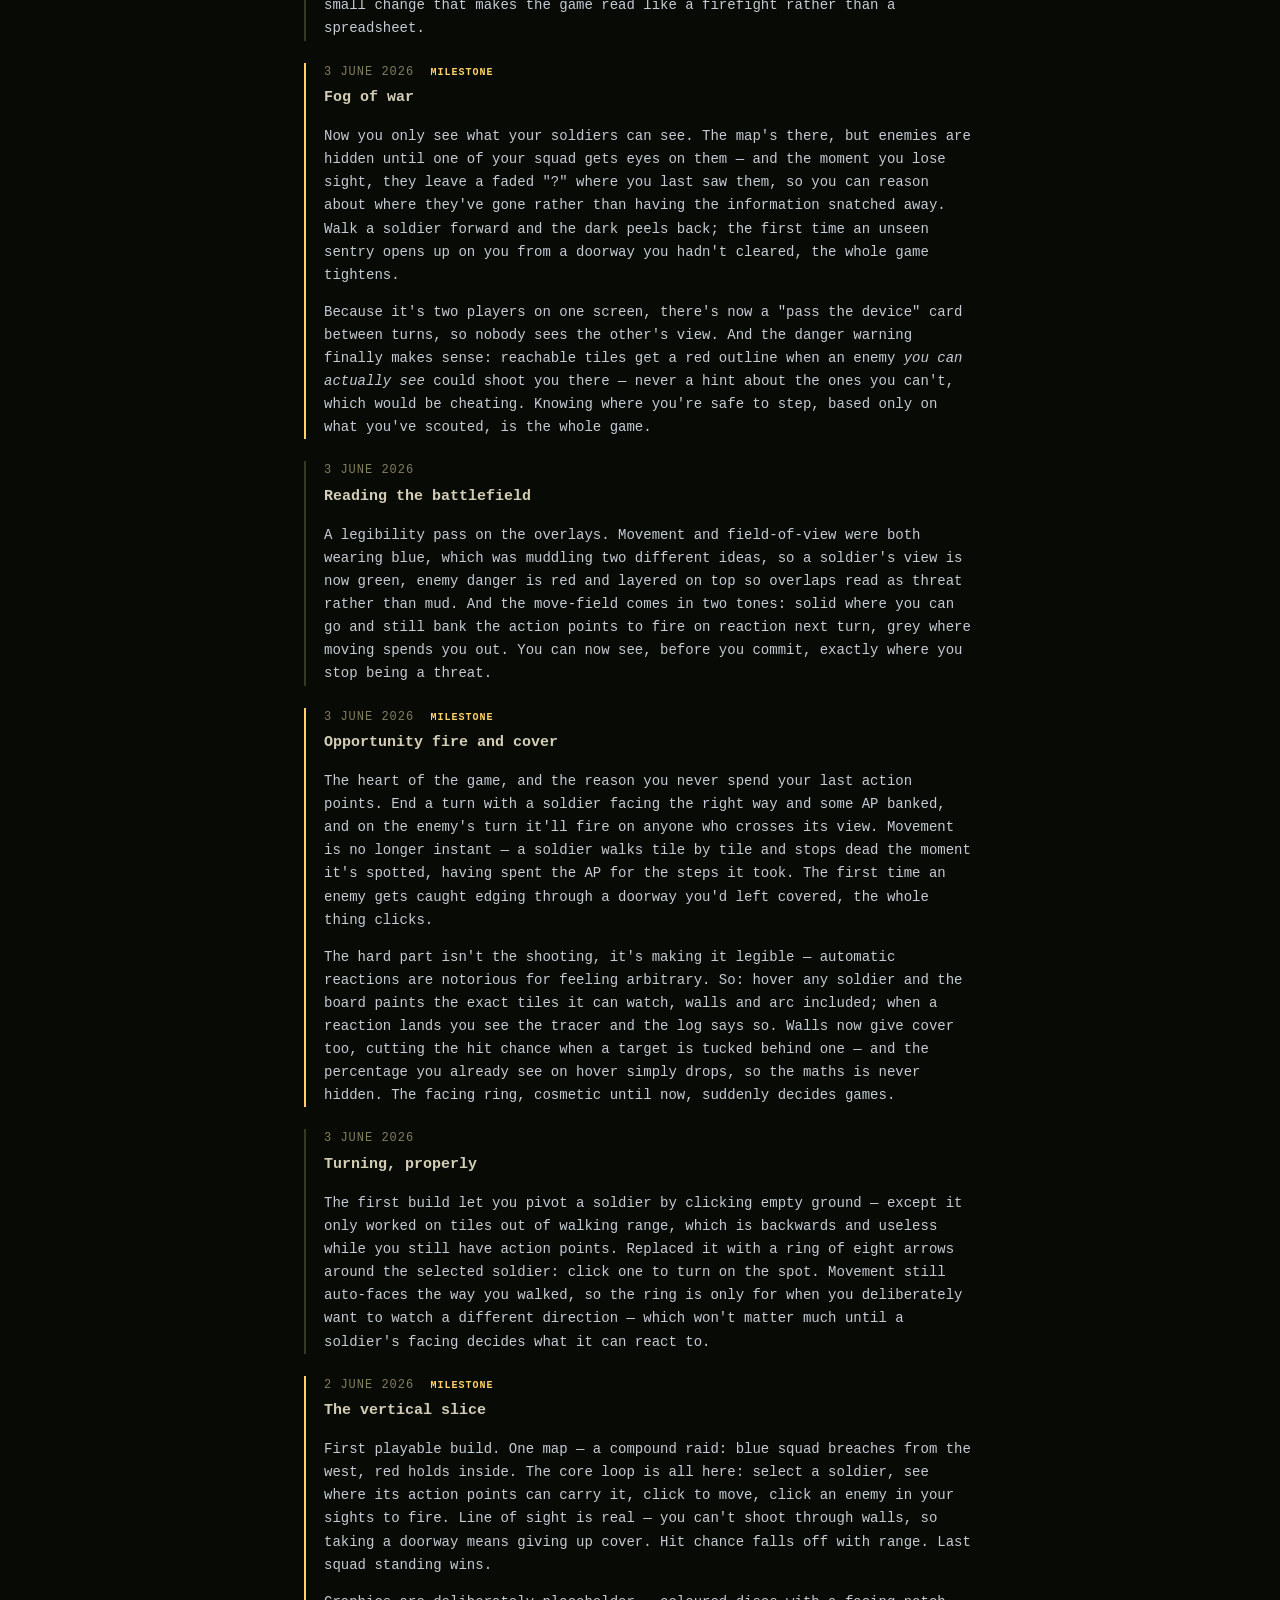
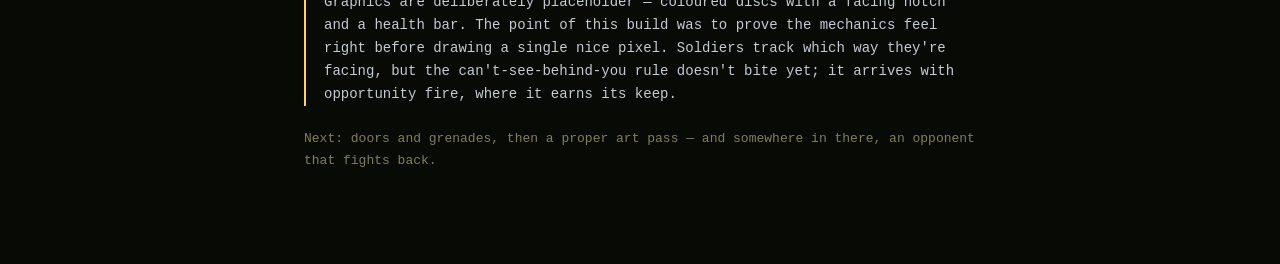
==== commit 3c67da64: "About: diary entry for chokepoint overwatch Co-Authored-By: Claude Opus 4.8 <noreply@anthropic.com>" ====
--- a/about.html
+++ b/about.html
@@ -43,6 +43,22 @@
 
     <div class="entry">
       <div class="date">7 JUNE 2026</div>
+      <h3>Weapons up</h3>
+      <p>A gap I'd not clocked: reaction fire (a soldier shooting on the other side's turn when someone crosses
+        its sights) was happening, but the AI never *planned* for it. It just spent all its action points every
+        turn, which meant the moment a guard was actually hunting me — when I'd most want it ready — it had nothing
+        left to shoot with. The only reason I got shot at in the opening was incidental: standing sentries spend
+        almost nothing, so they happened to have a full bar.</p>
+      <p>Now it's deliberate, at least for the defenders. On full alert the stationary sentries that cover a
+        doorway (or a close, clear approach) toward where they last saw me hold their ground, weapons up, keeping a
+        shot in hand rather than charging into the open — so crossing one of those thresholds is genuinely
+        dangerous. The patrollers stay the rovers: they keep pushing and searching. So a full alarm now sets up a
+        proper defence — doorways covered, two guards hunting — instead of the whole squad emptying its lungs
+        running at me and arriving with nothing to fire.</p>
+    </div>
+
+    <div class="entry">
+      <div class="date">7 JUNE 2026</div>
       <h3>What you can and can't know</h3>
       <p>A batch of polish around perception. First, the camera: walking a soldier across the map used to judder,
         the view snapping to catch up tile by tile. It glides now, easing along with the soldier and only when it
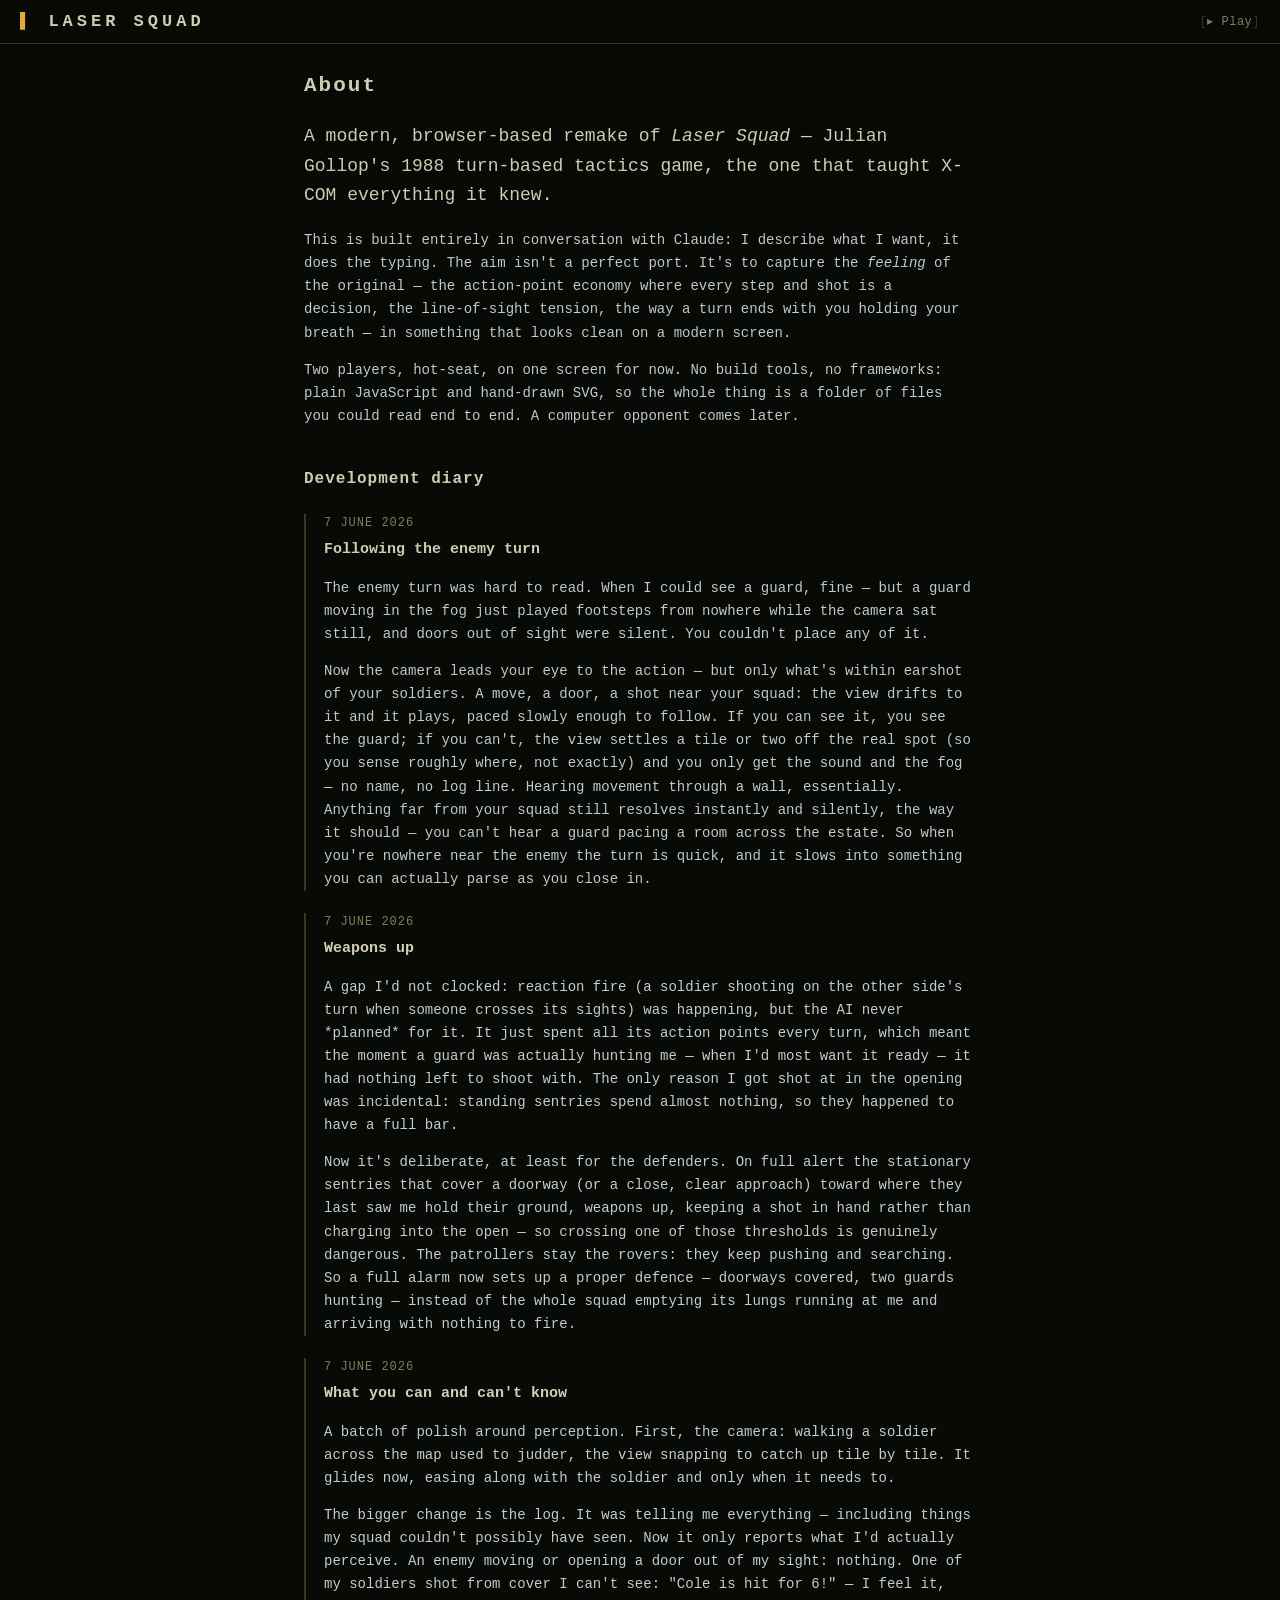
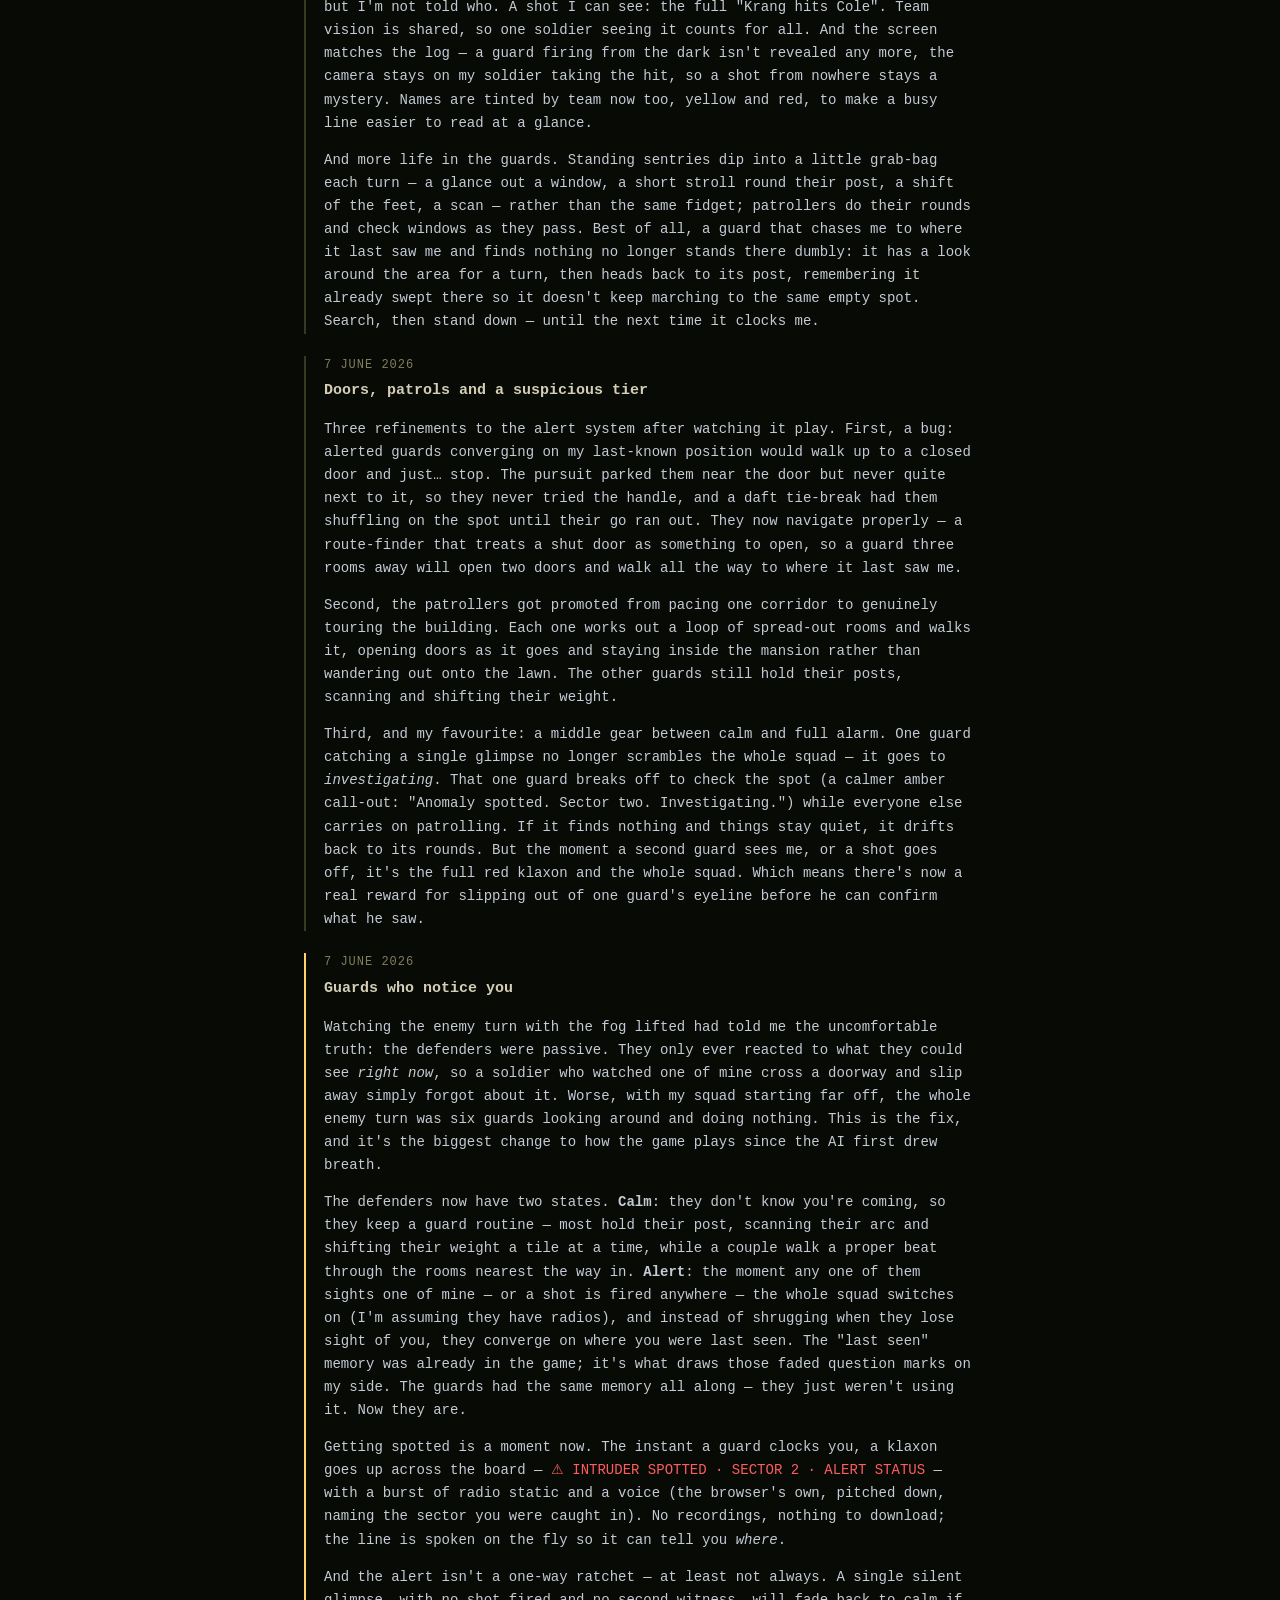
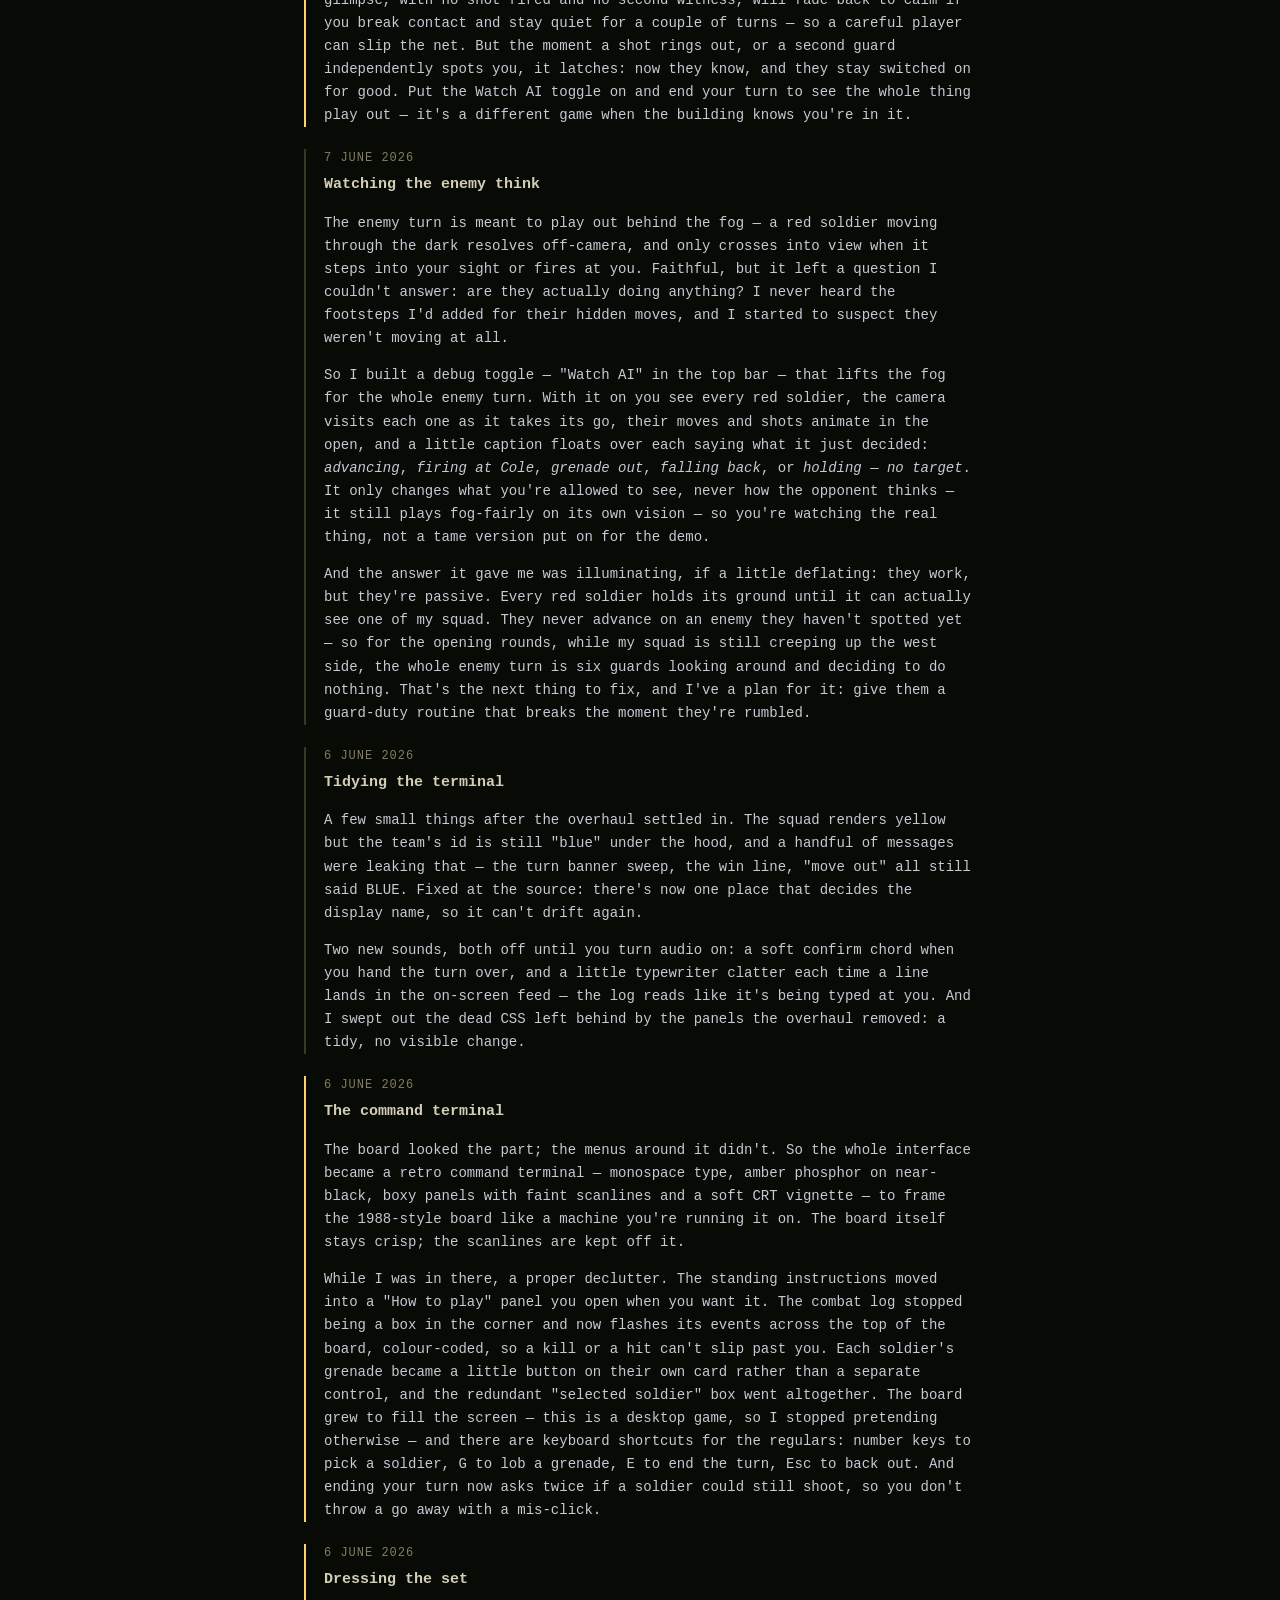
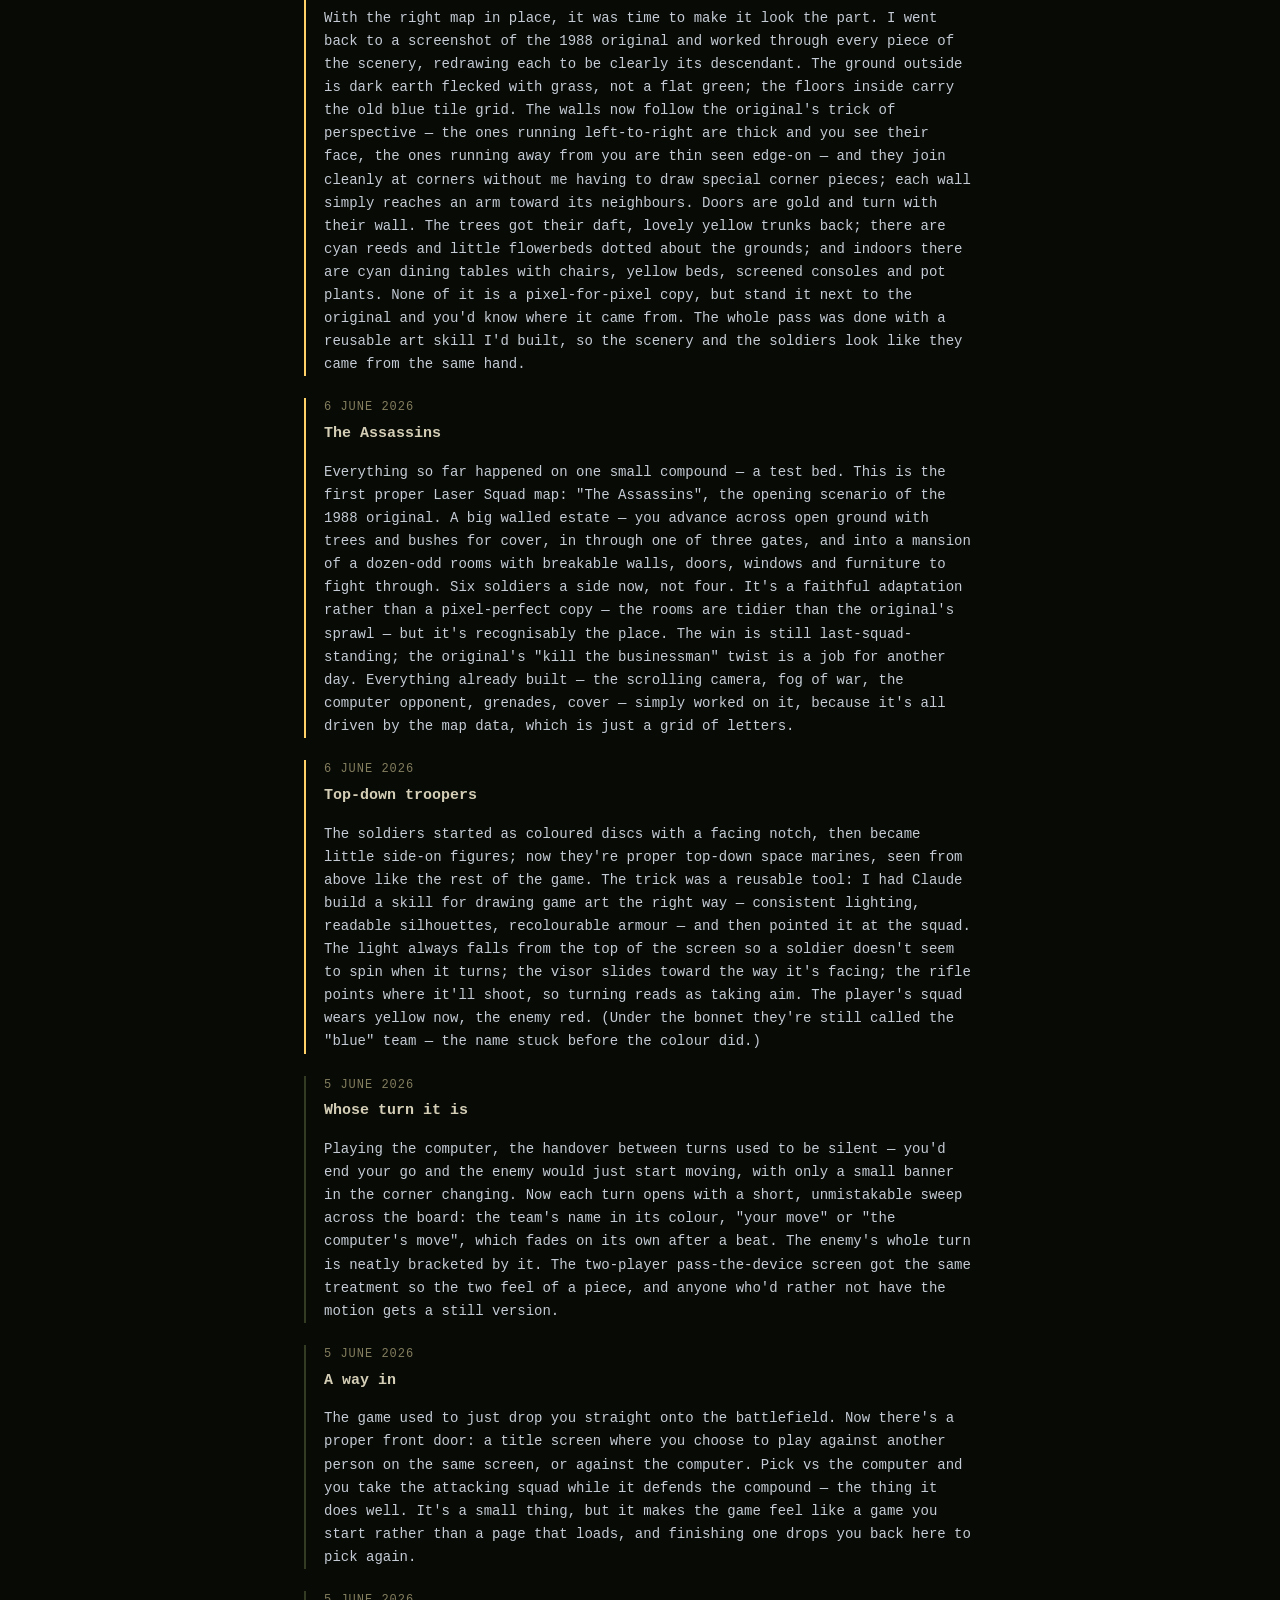
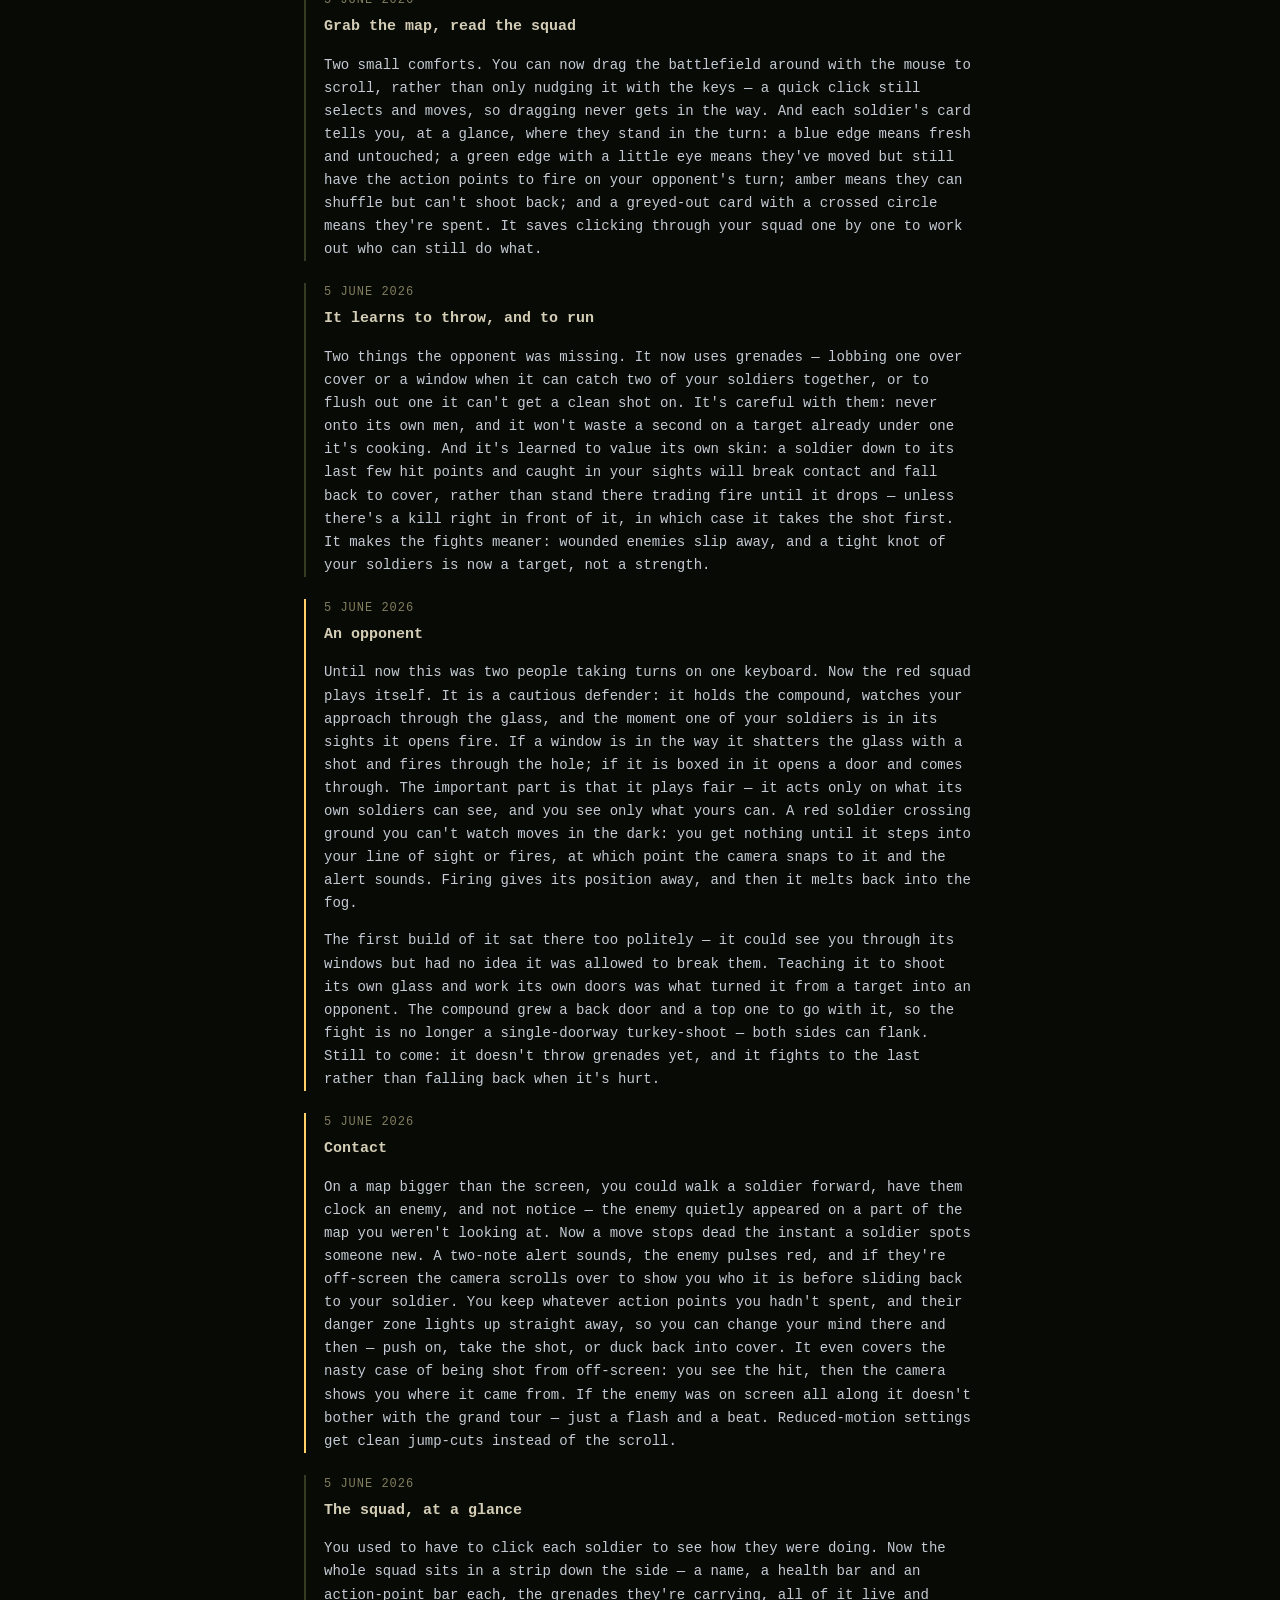
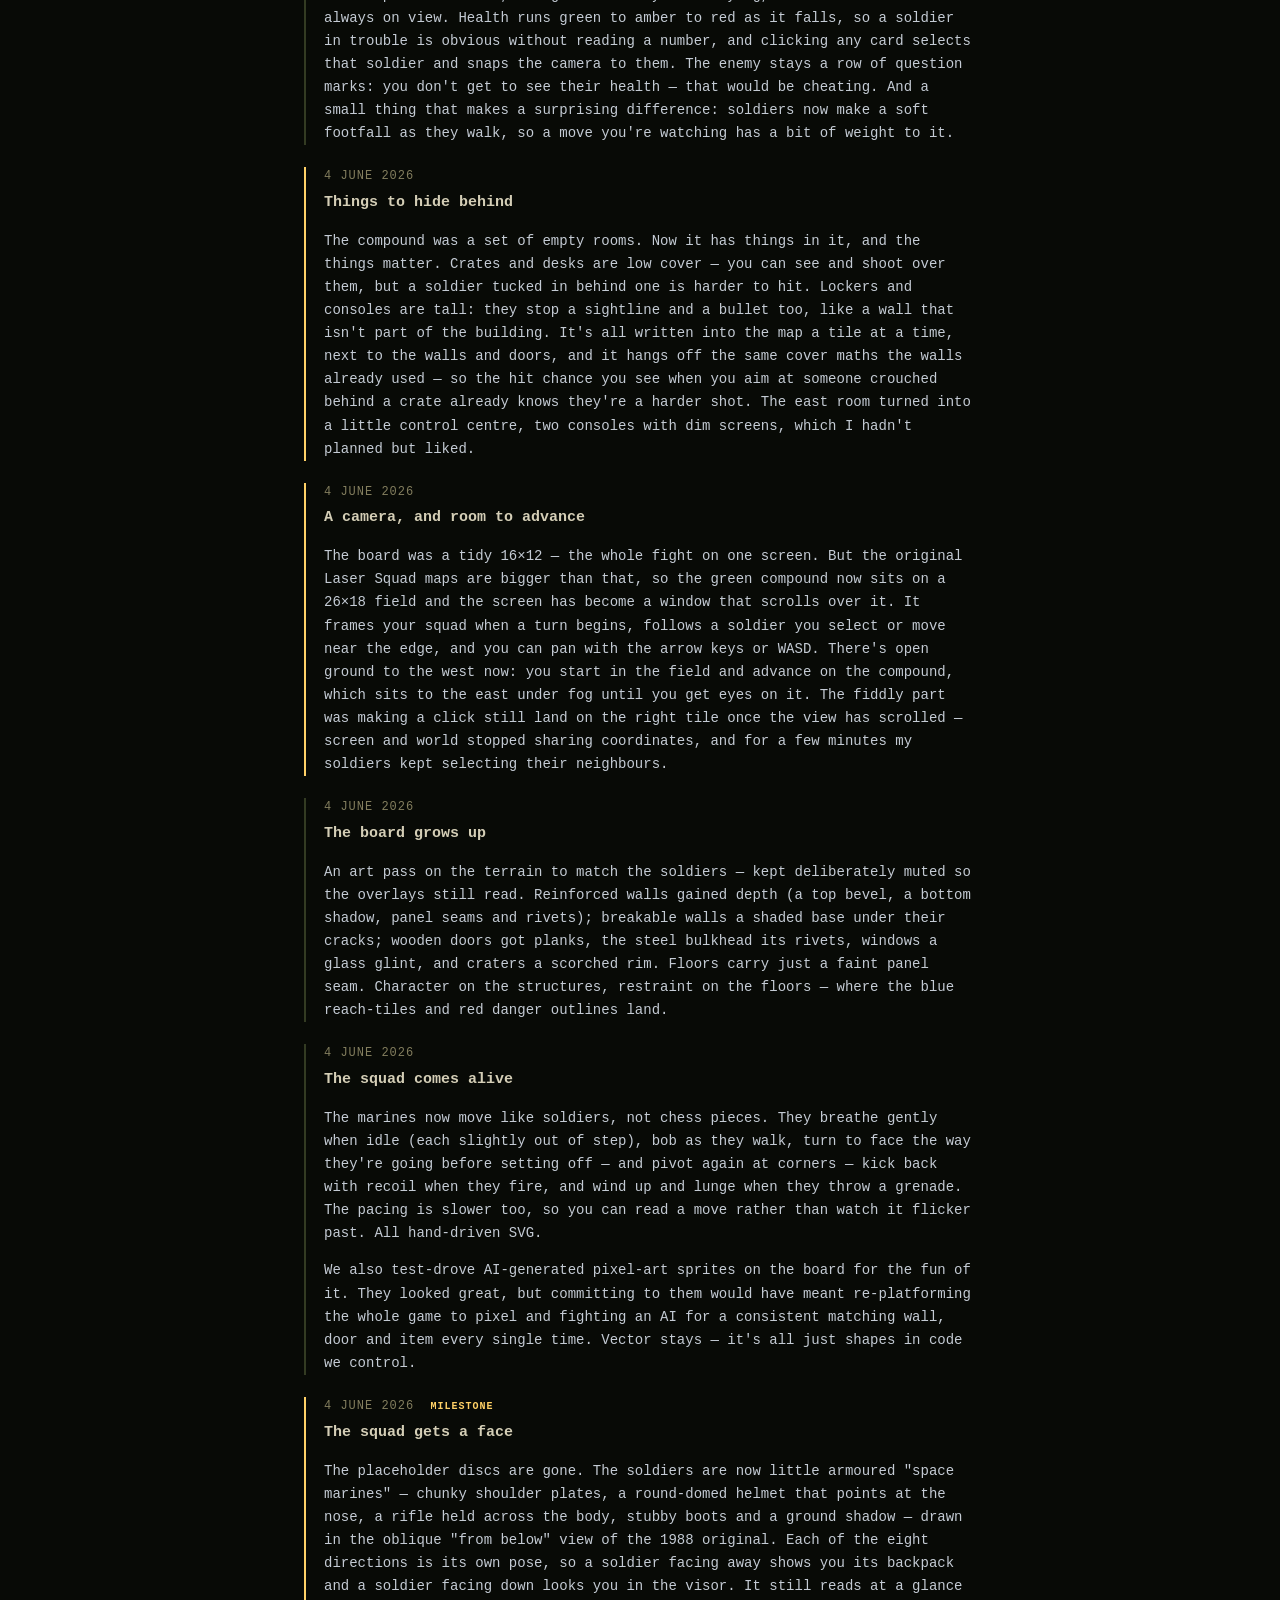
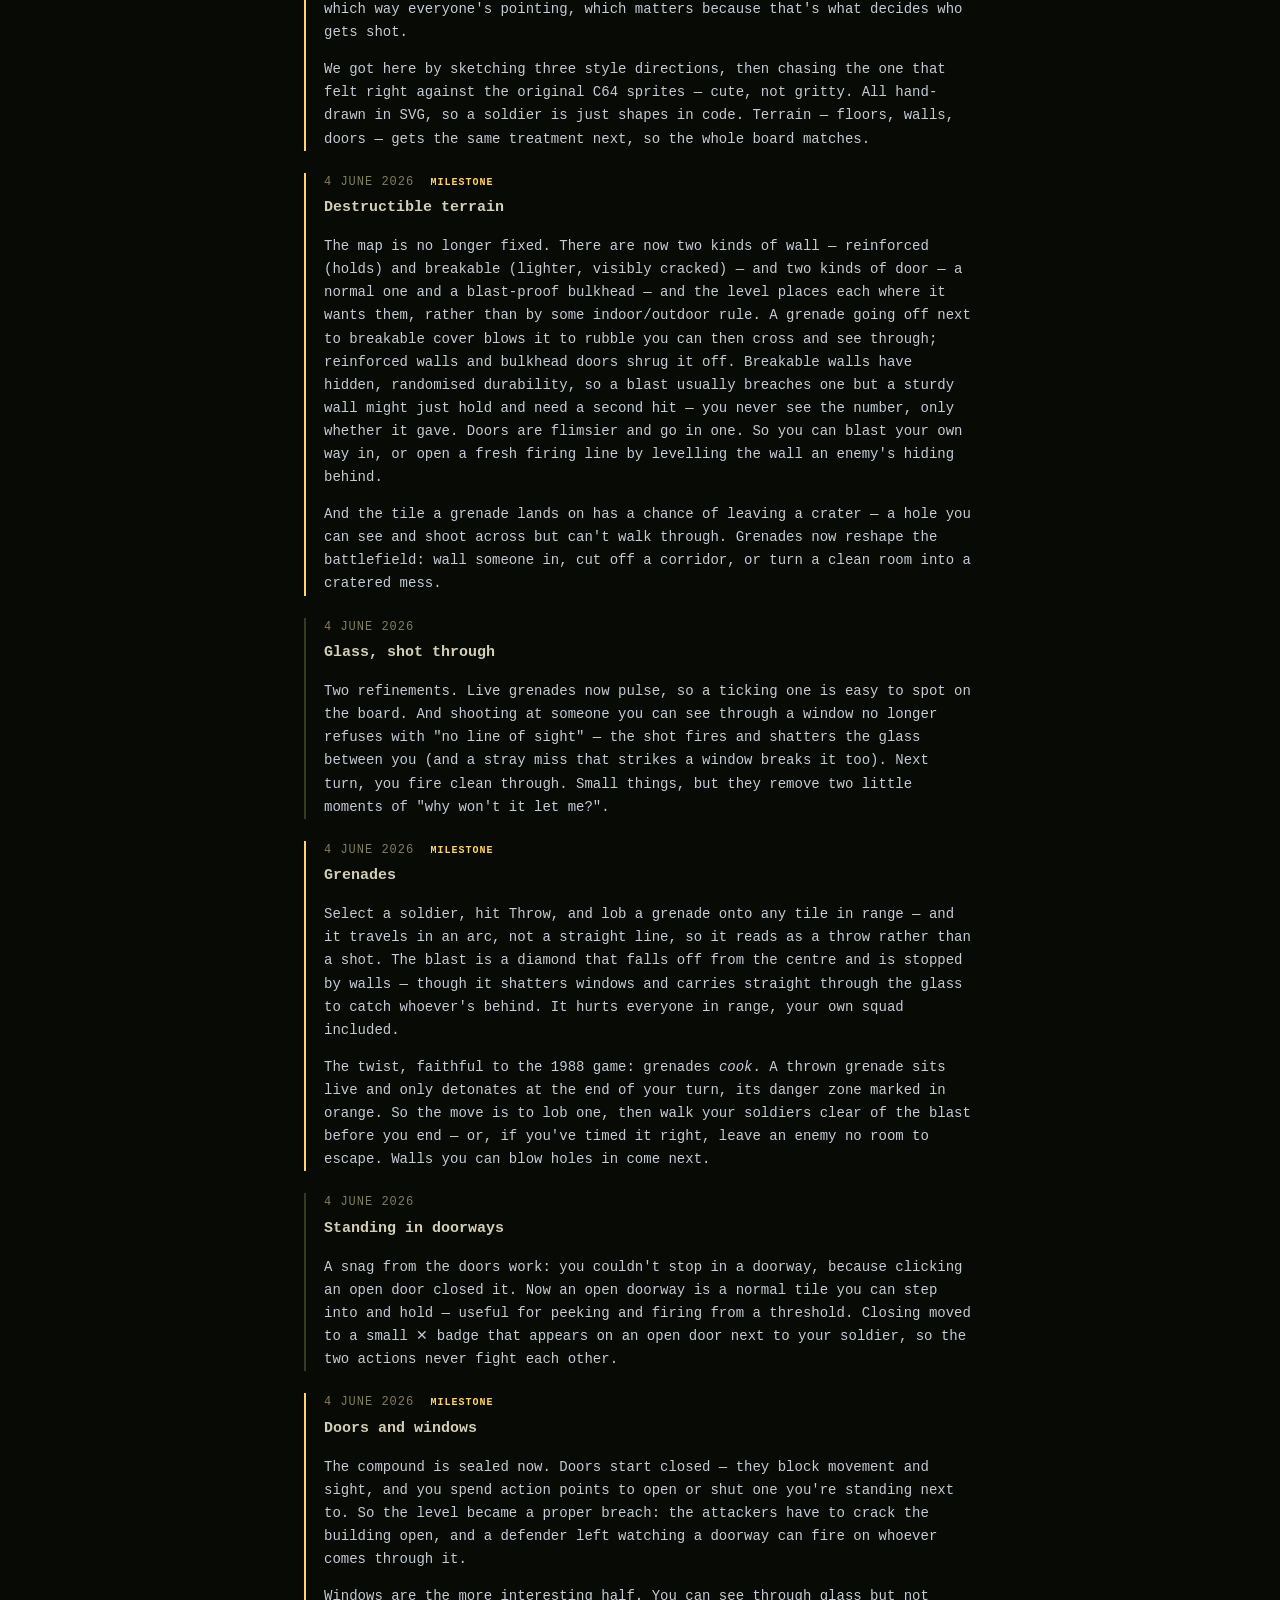
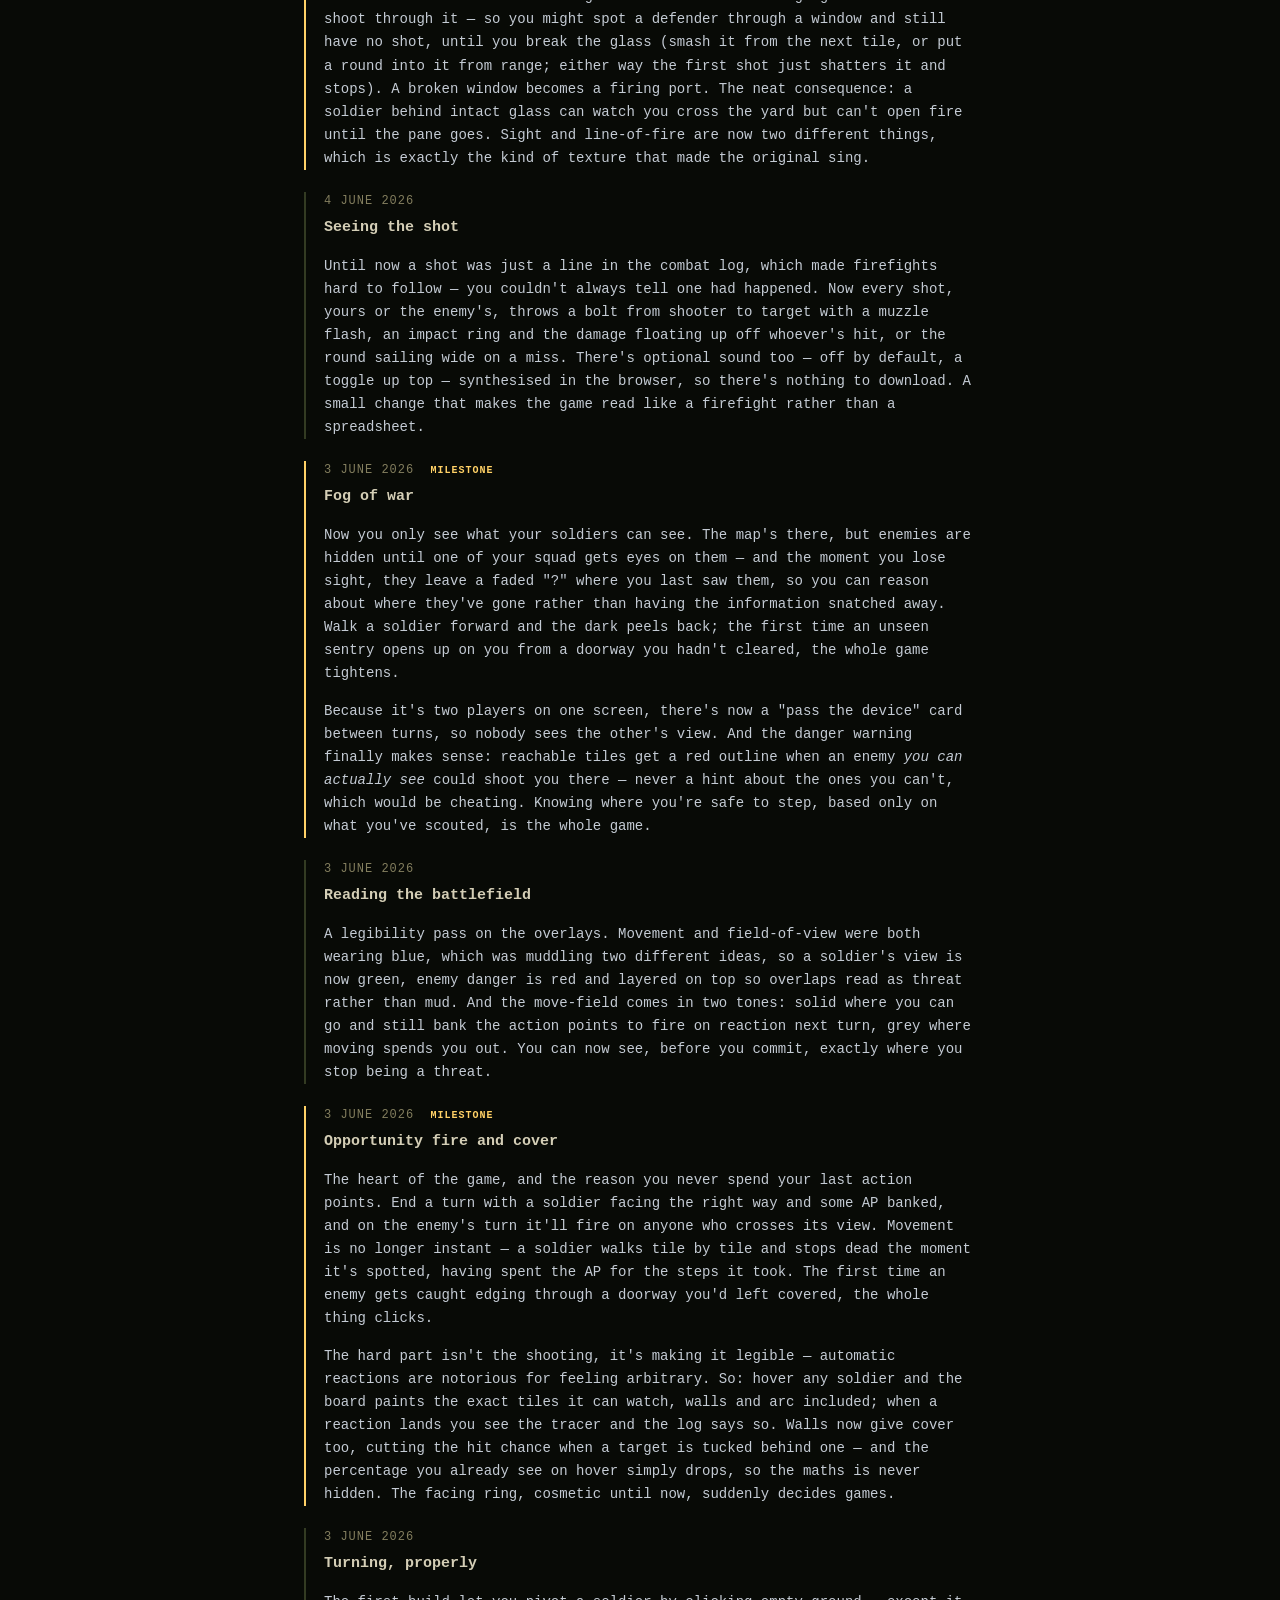
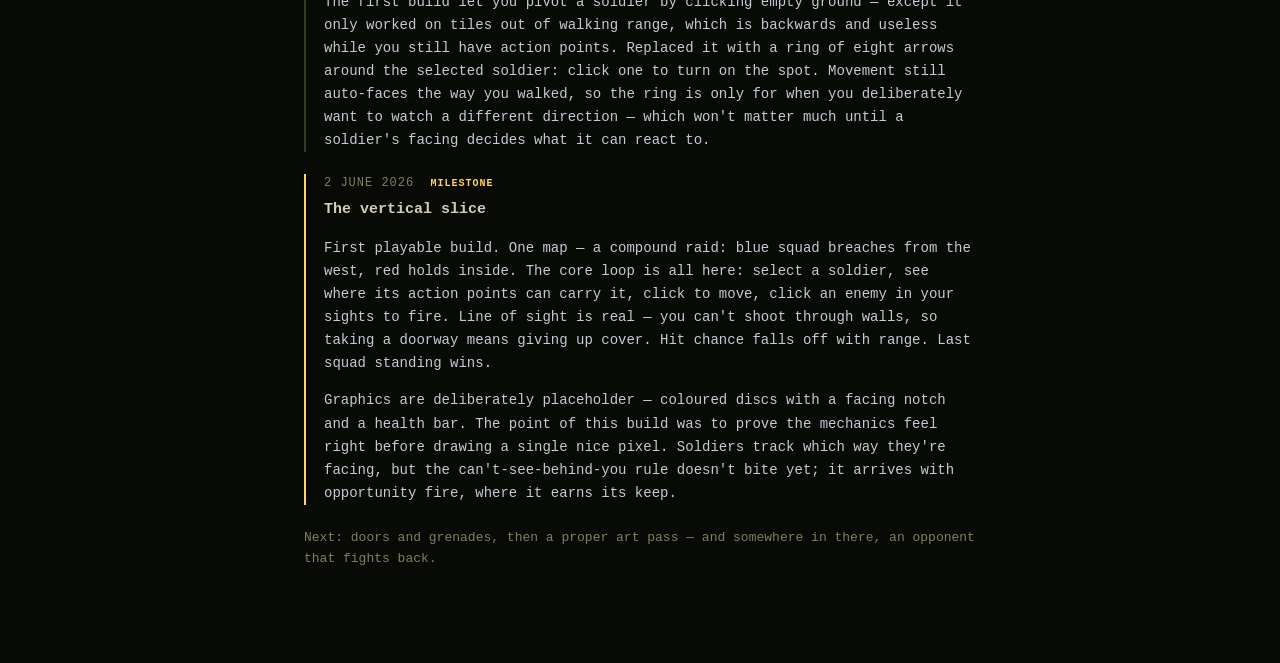
==== commit 11e29ec3: "About: diary entry for enemy-turn readability Co-Authored-By: Claude Opus 4.8 <noreply@anthropic.com" ====
--- a/about.html
+++ b/about.html
@@ -43,6 +43,21 @@
 
     <div class="entry">
       <div class="date">7 JUNE 2026</div>
+      <h3>Following the enemy turn</h3>
+      <p>The enemy turn was hard to read. When I could see a guard, fine — but a guard moving in the fog just
+        played footsteps from nowhere while the camera sat still, and doors out of sight were silent. You couldn't
+        place any of it.</p>
+      <p>Now the camera leads your eye to the action — but only what's within earshot of your soldiers. A move,
+        a door, a shot near your squad: the view drifts to it and it plays, paced slowly enough to follow. If you
+        can see it, you see the guard; if you can't, the view settles a tile or two off the real spot (so you sense
+        roughly where, not exactly) and you only get the sound and the fog — no name, no log line. Hearing movement
+        through a wall, essentially. Anything far from your squad still resolves instantly and silently, the way it
+        should — you can't hear a guard pacing a room across the estate. So when you're nowhere near the enemy the
+        turn is quick, and it slows into something you can actually parse as you close in.</p>
+    </div>
+
+    <div class="entry">
+      <div class="date">7 JUNE 2026</div>
       <h3>Weapons up</h3>
       <p>A gap I'd not clocked: reaction fire (a soldier shooting on the other side's turn when someone crosses
         its sights) was happening, but the AI never *planned* for it. It just spent all its action points every
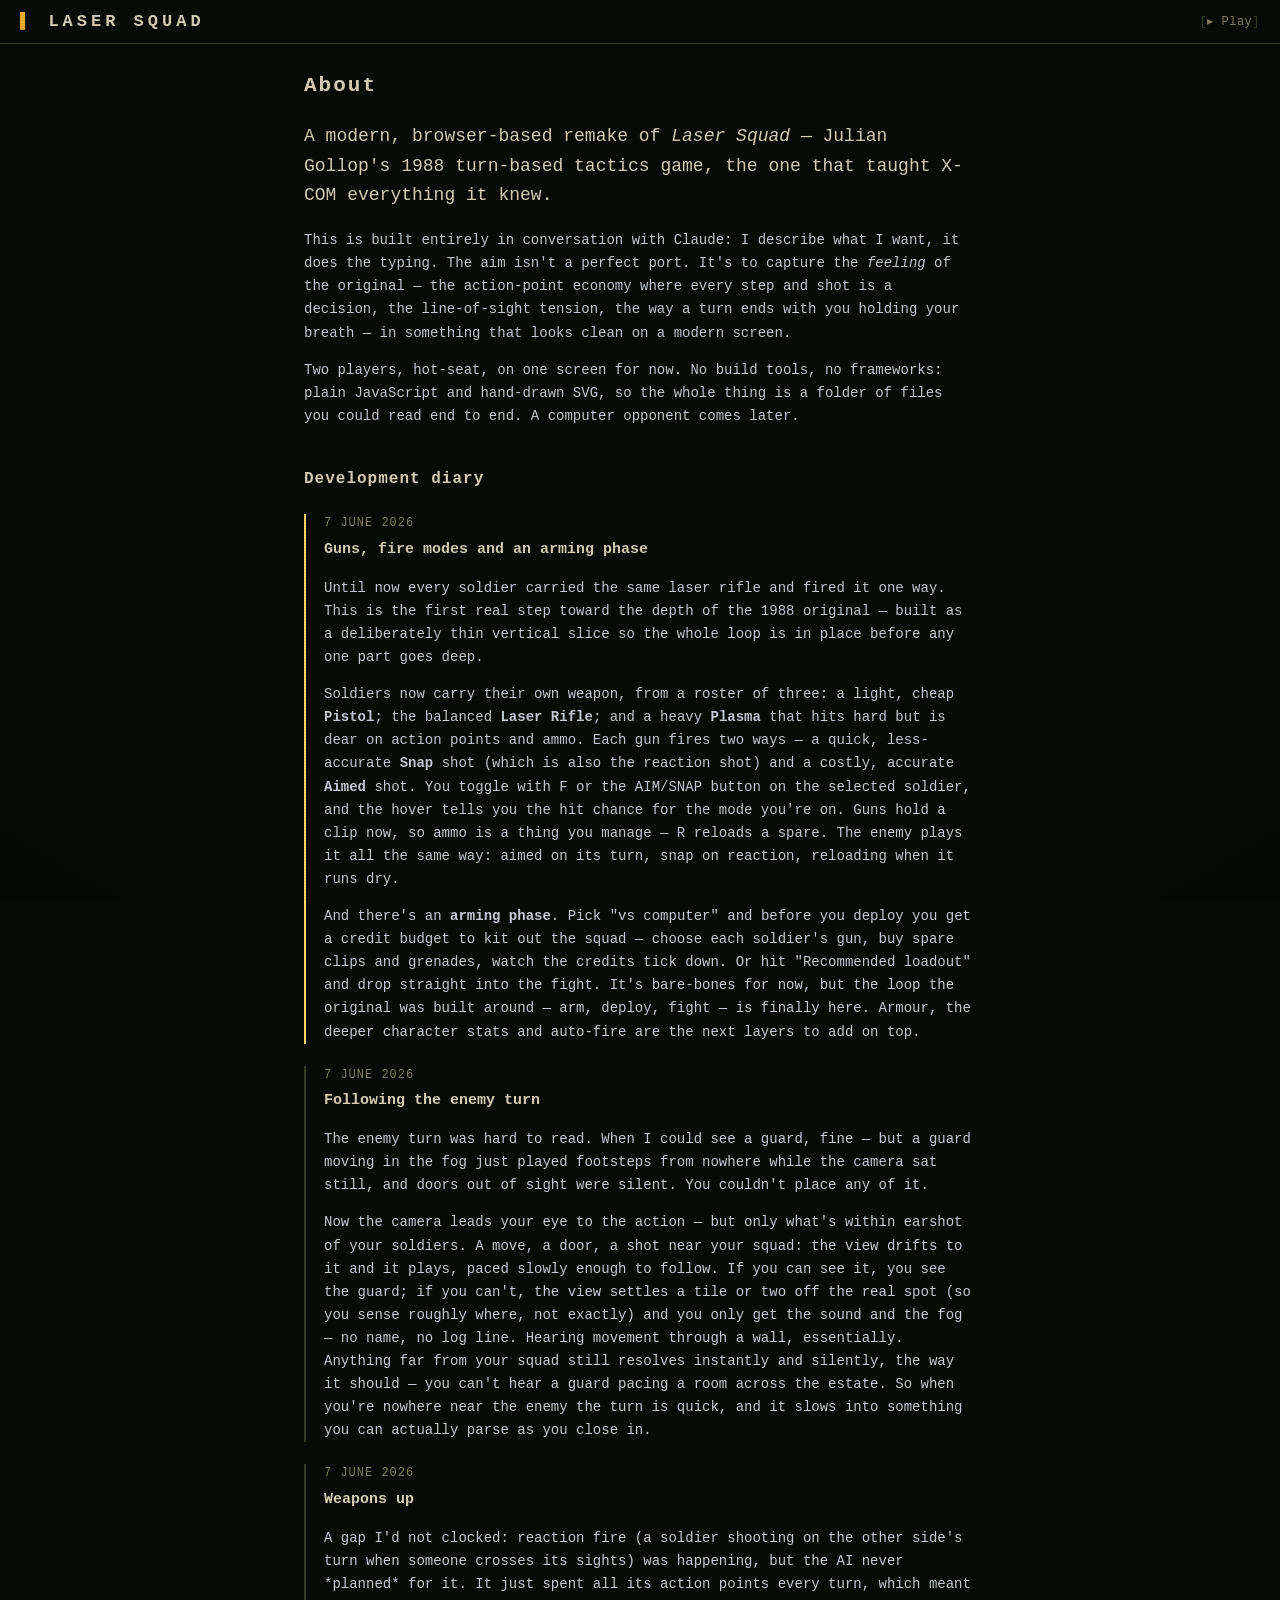
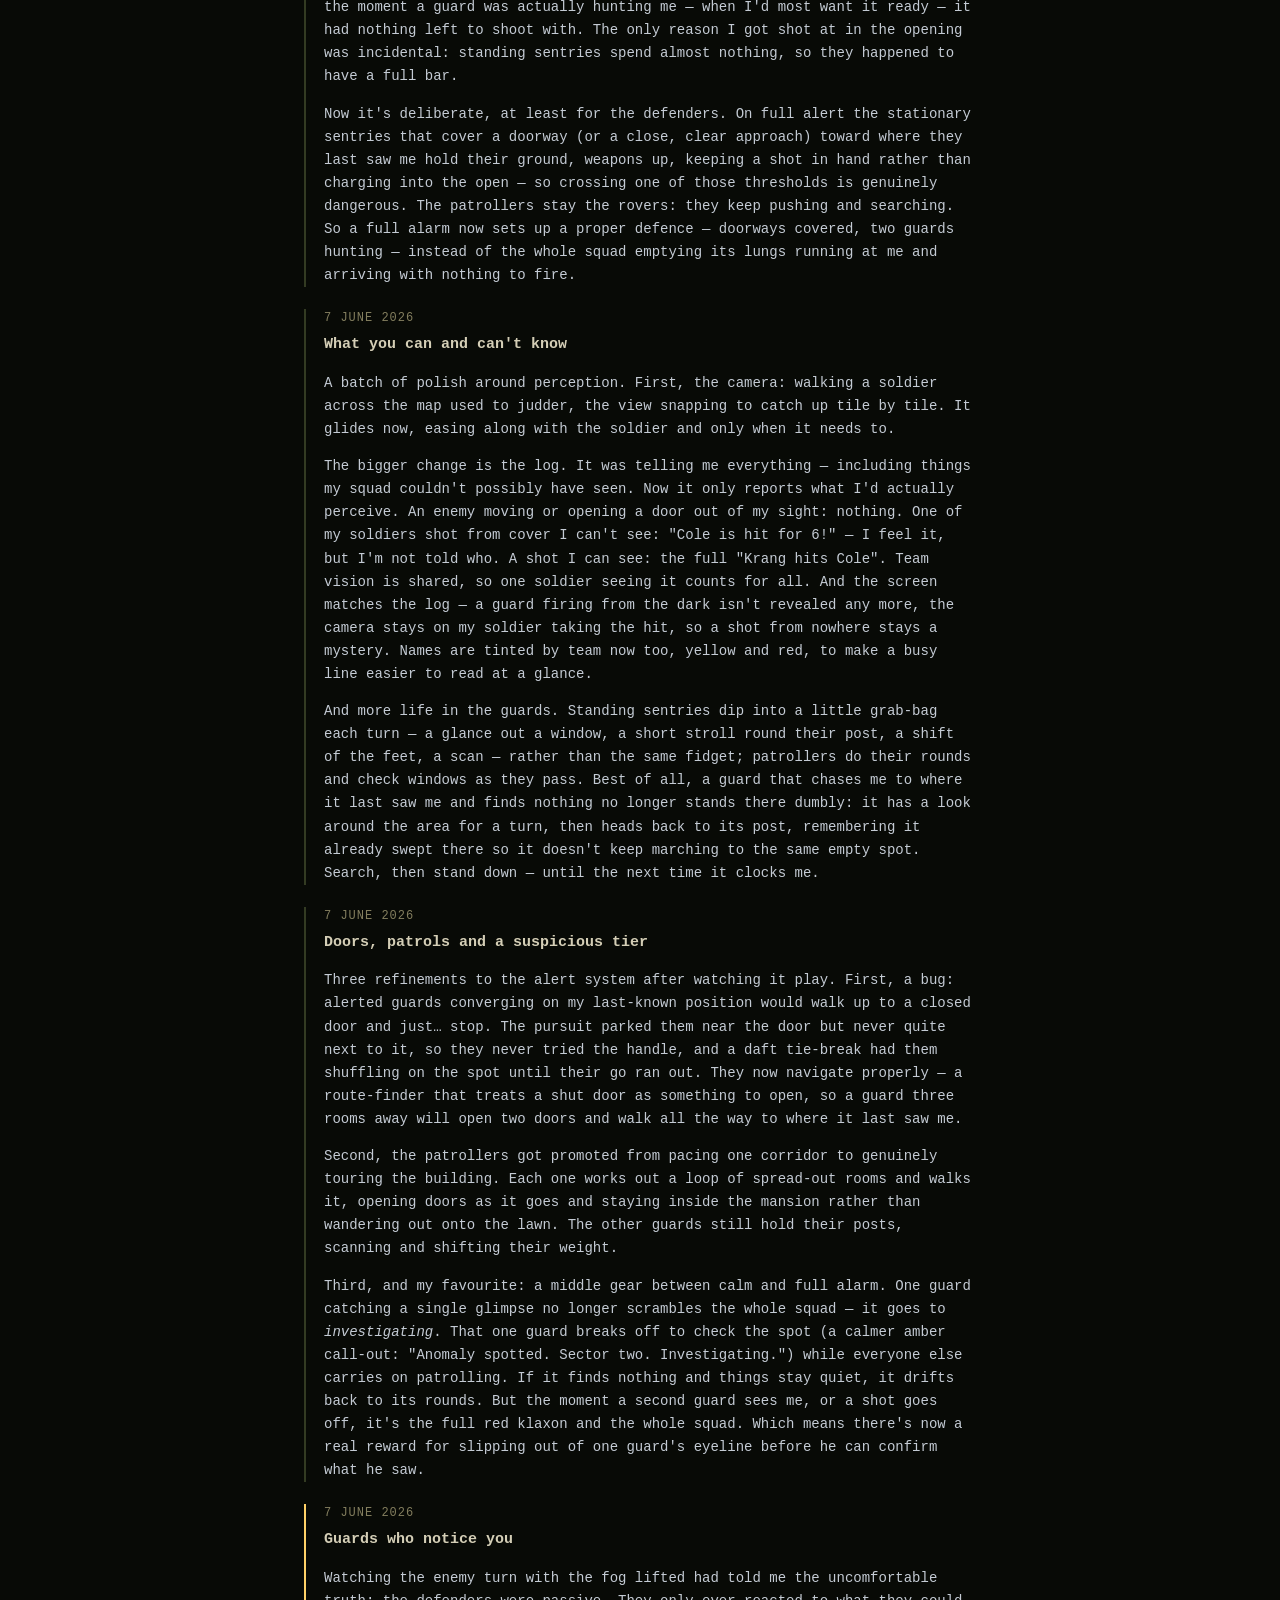
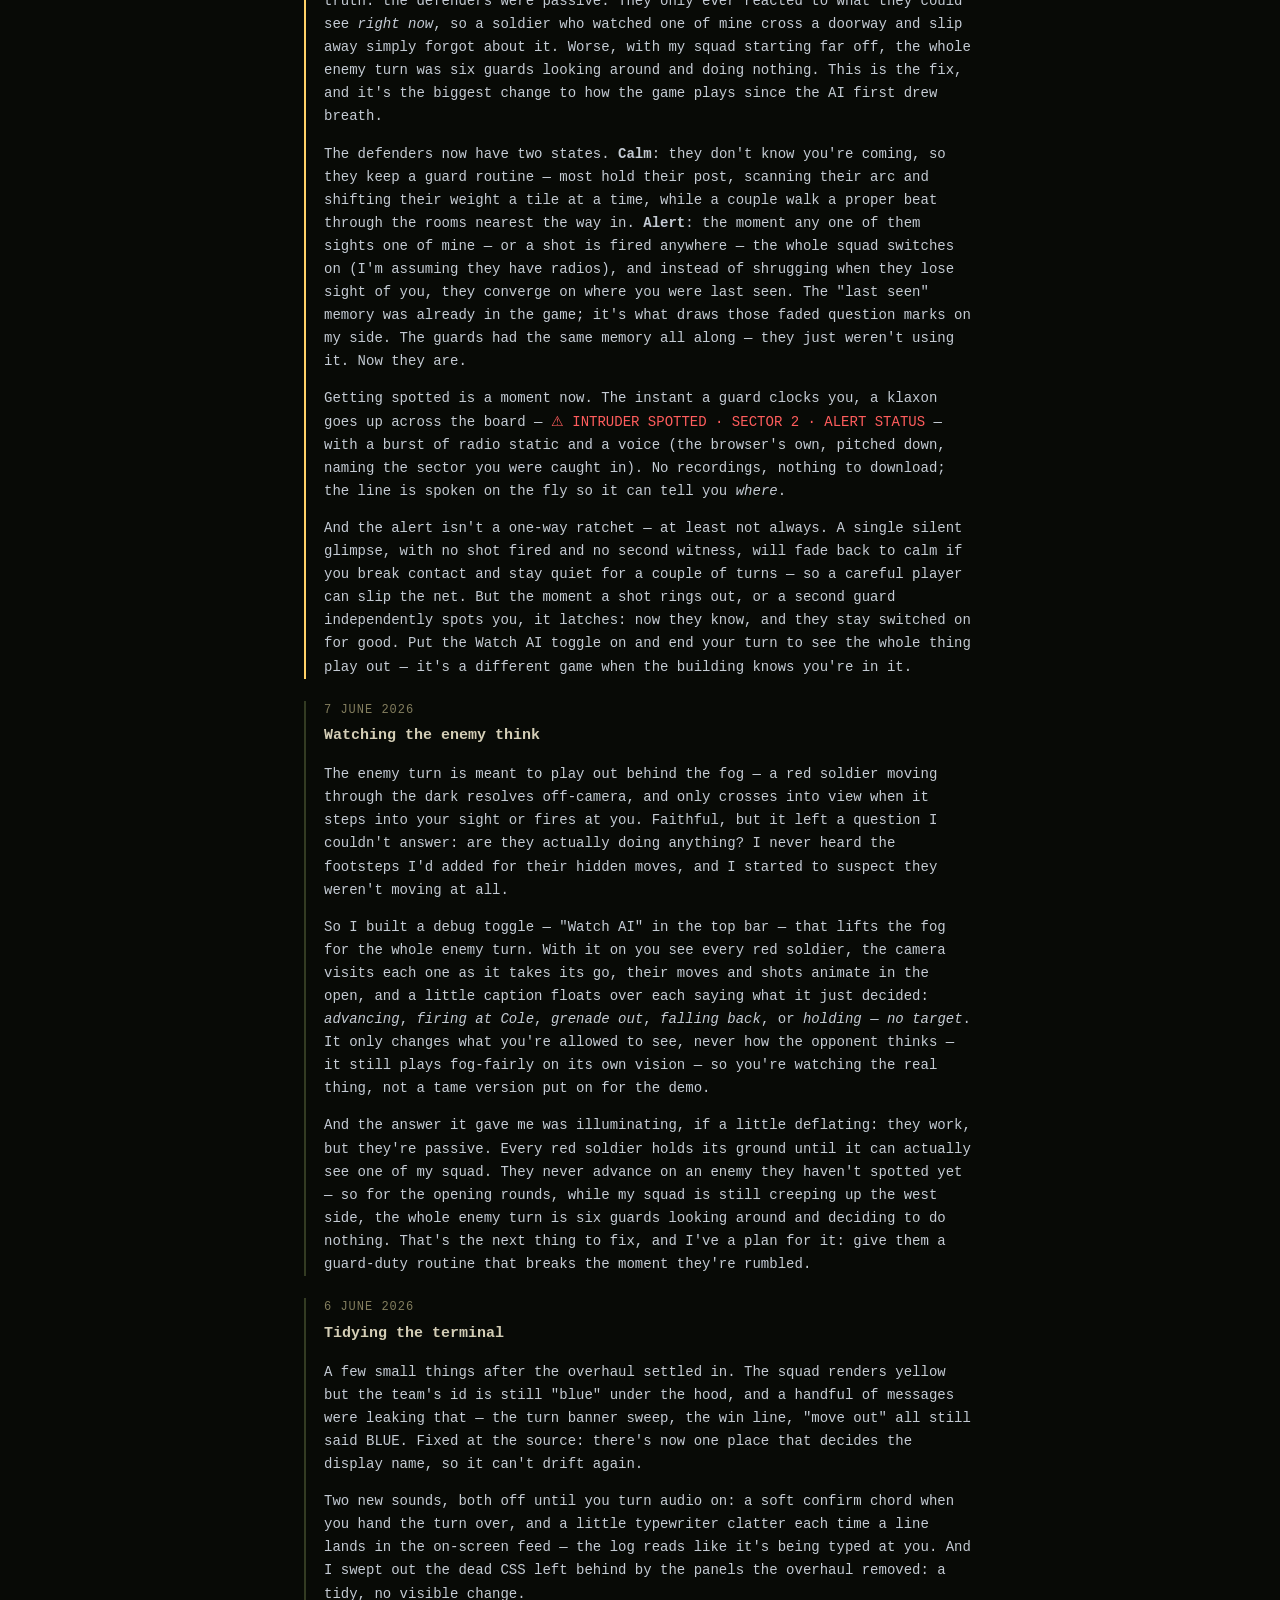
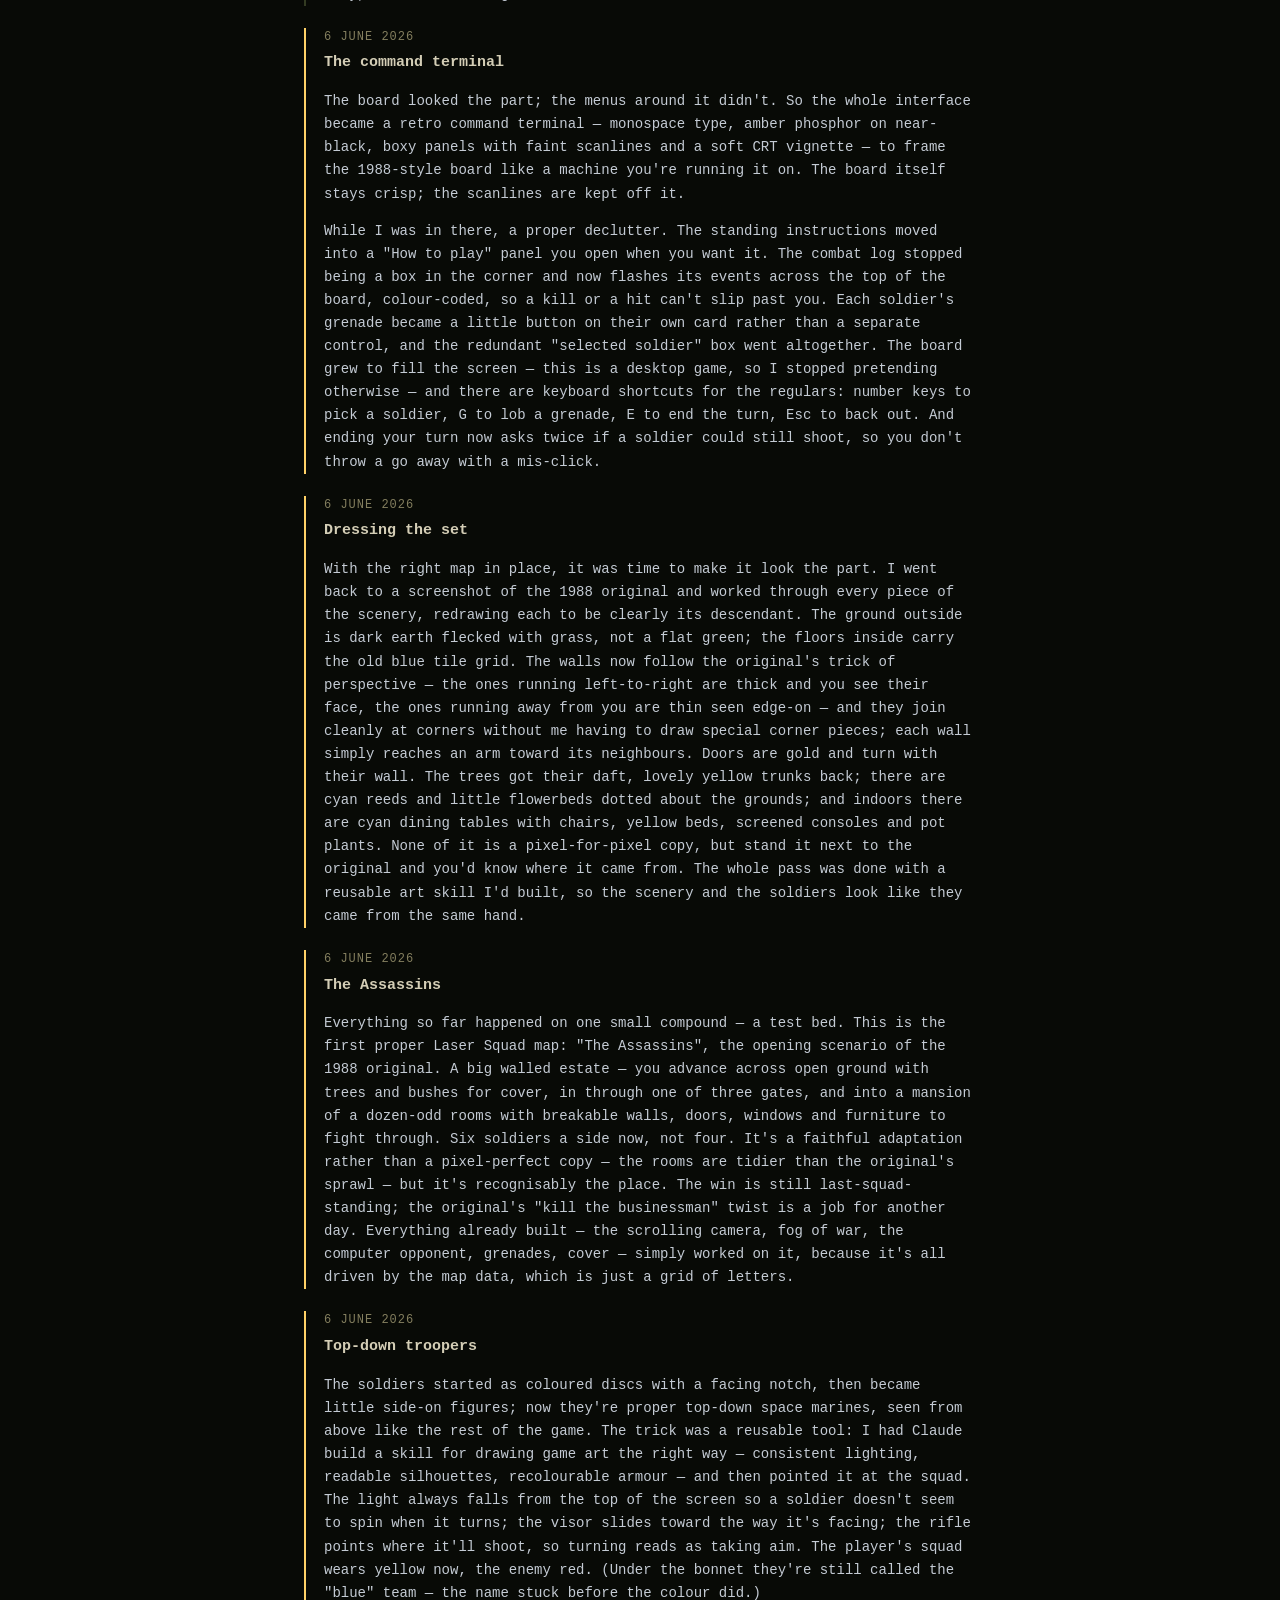
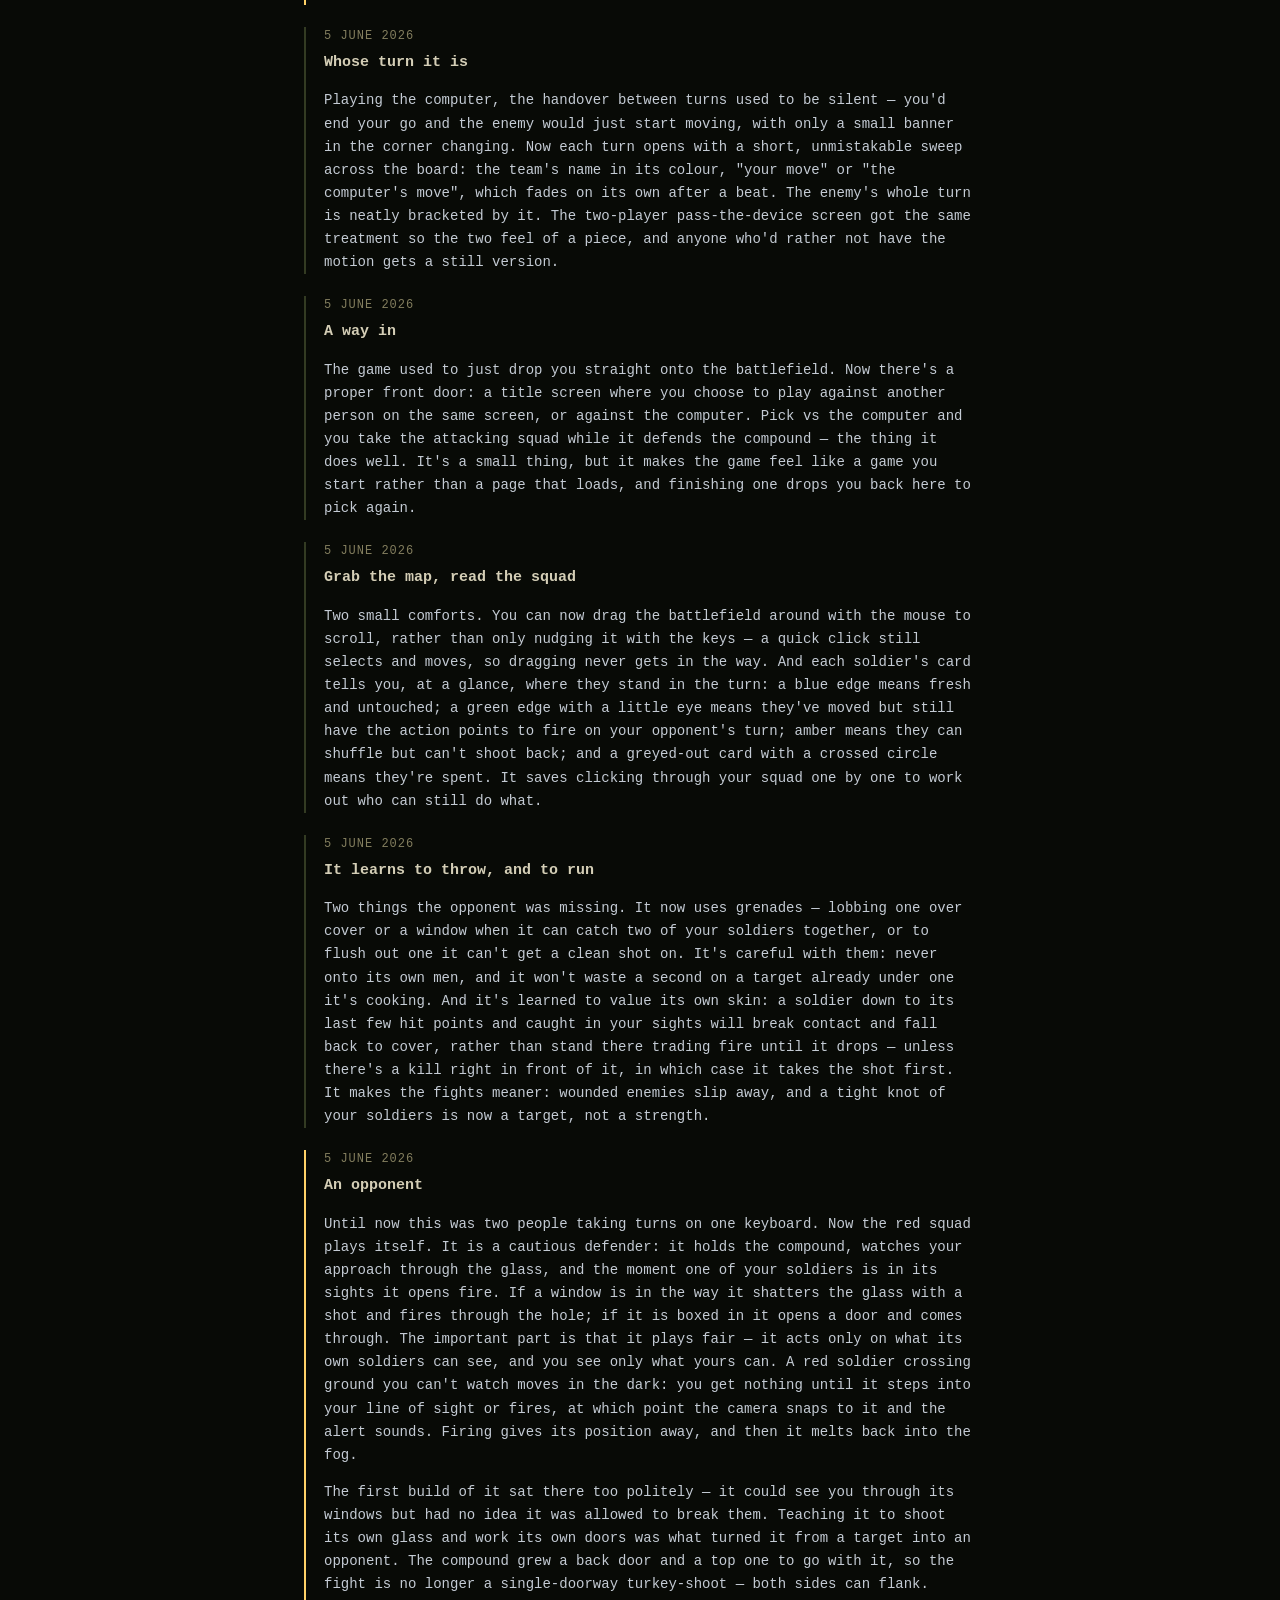
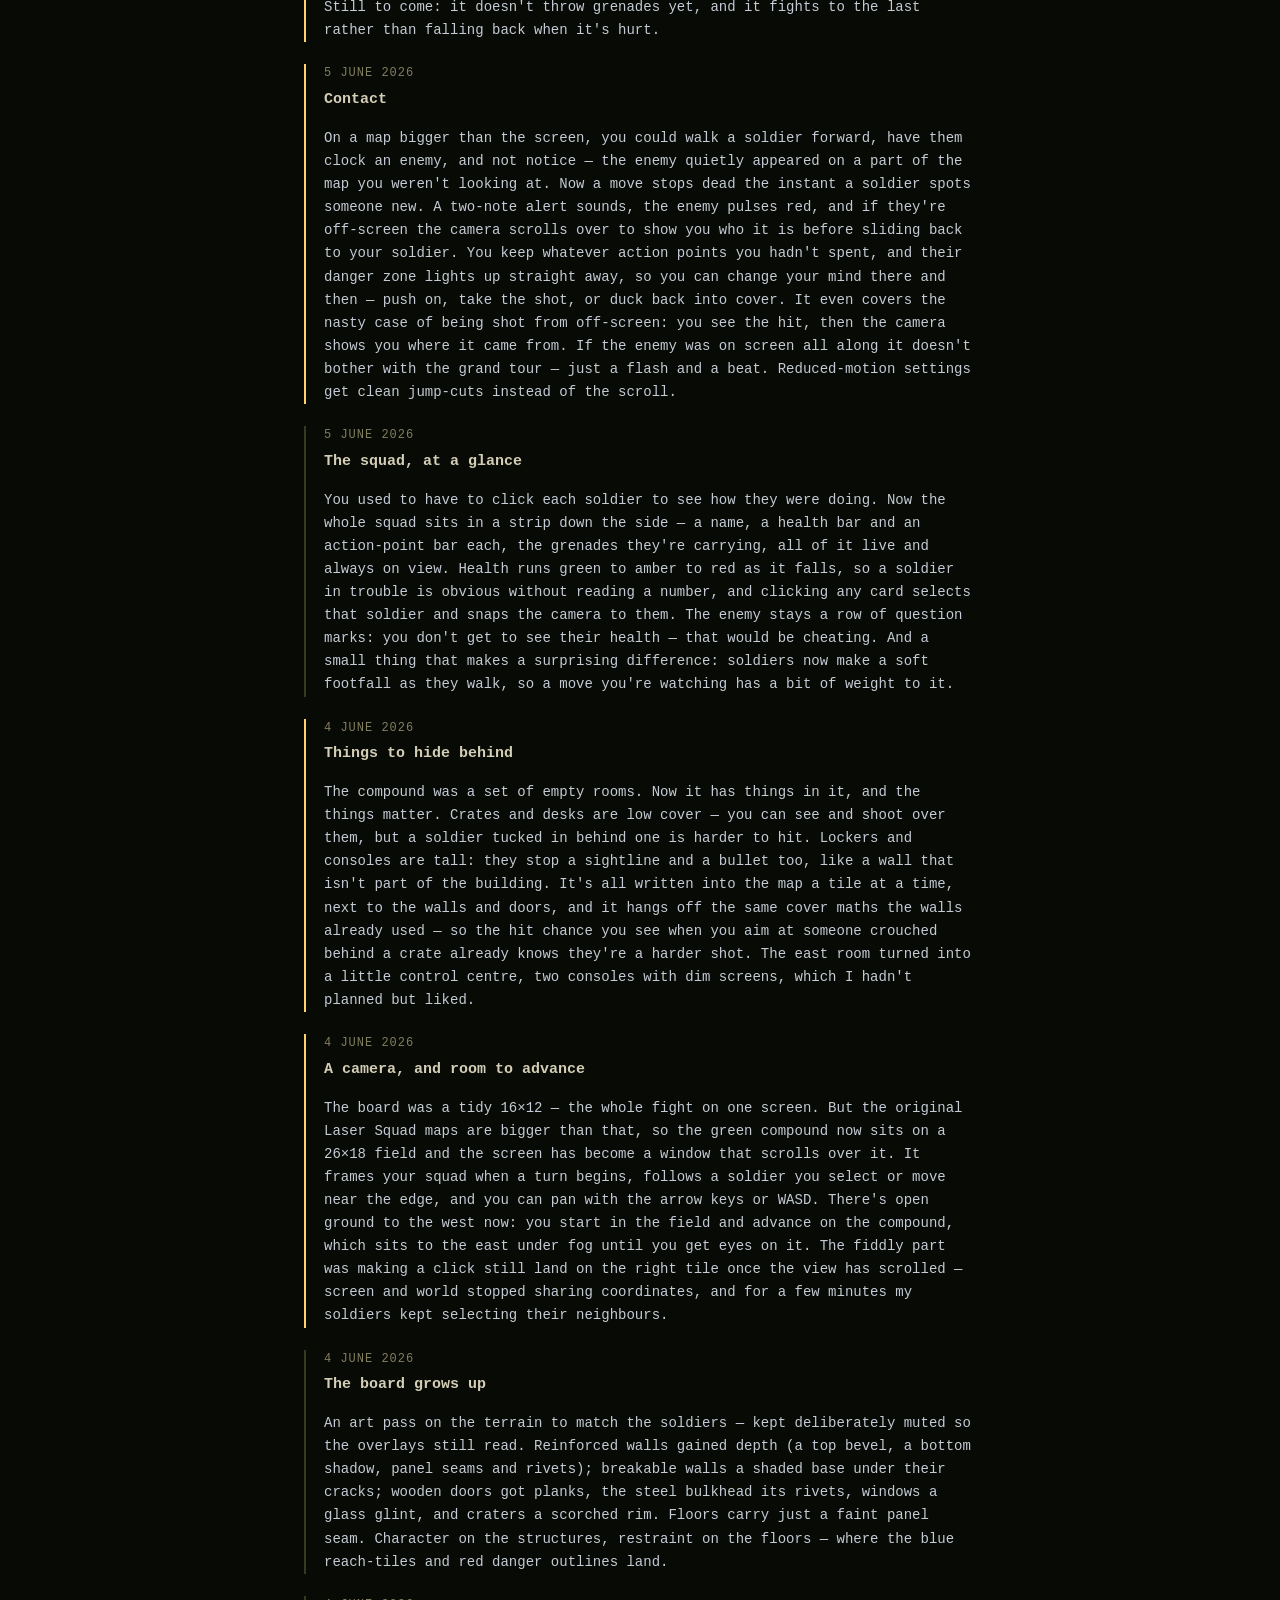
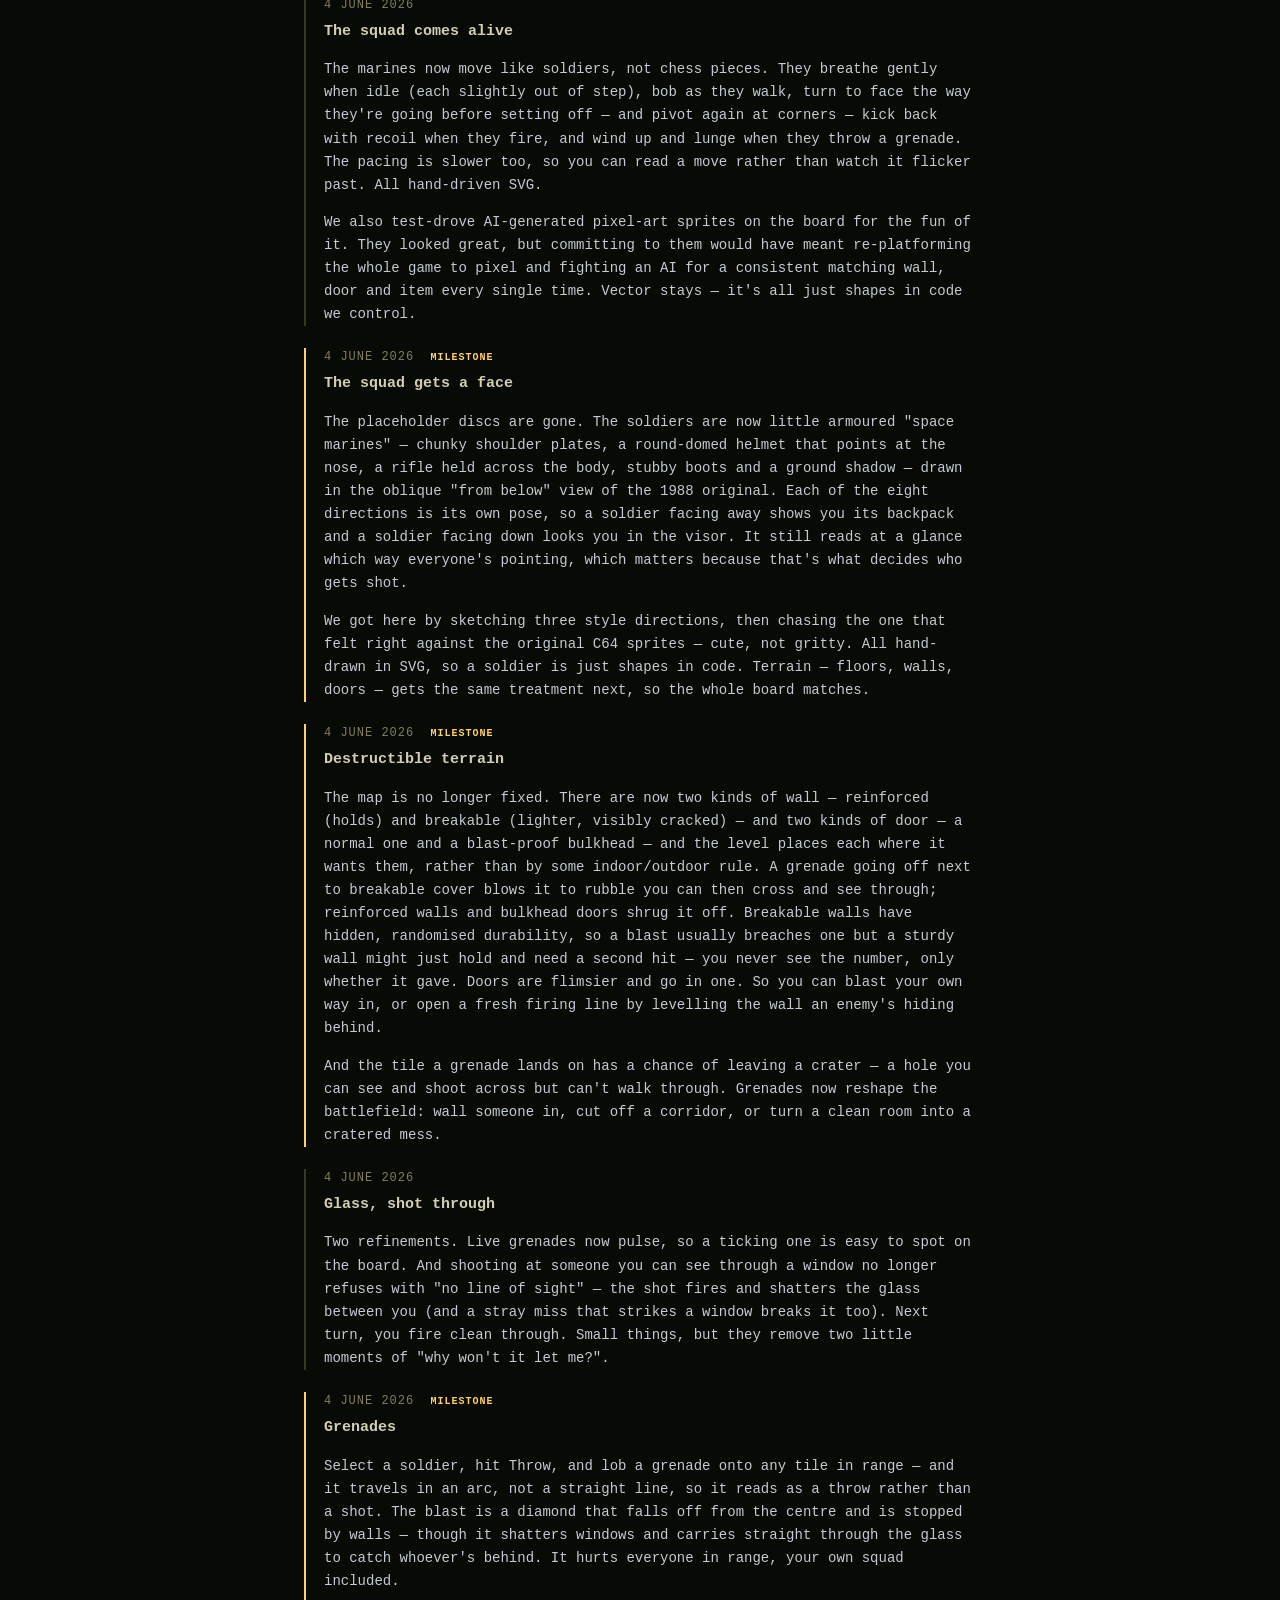
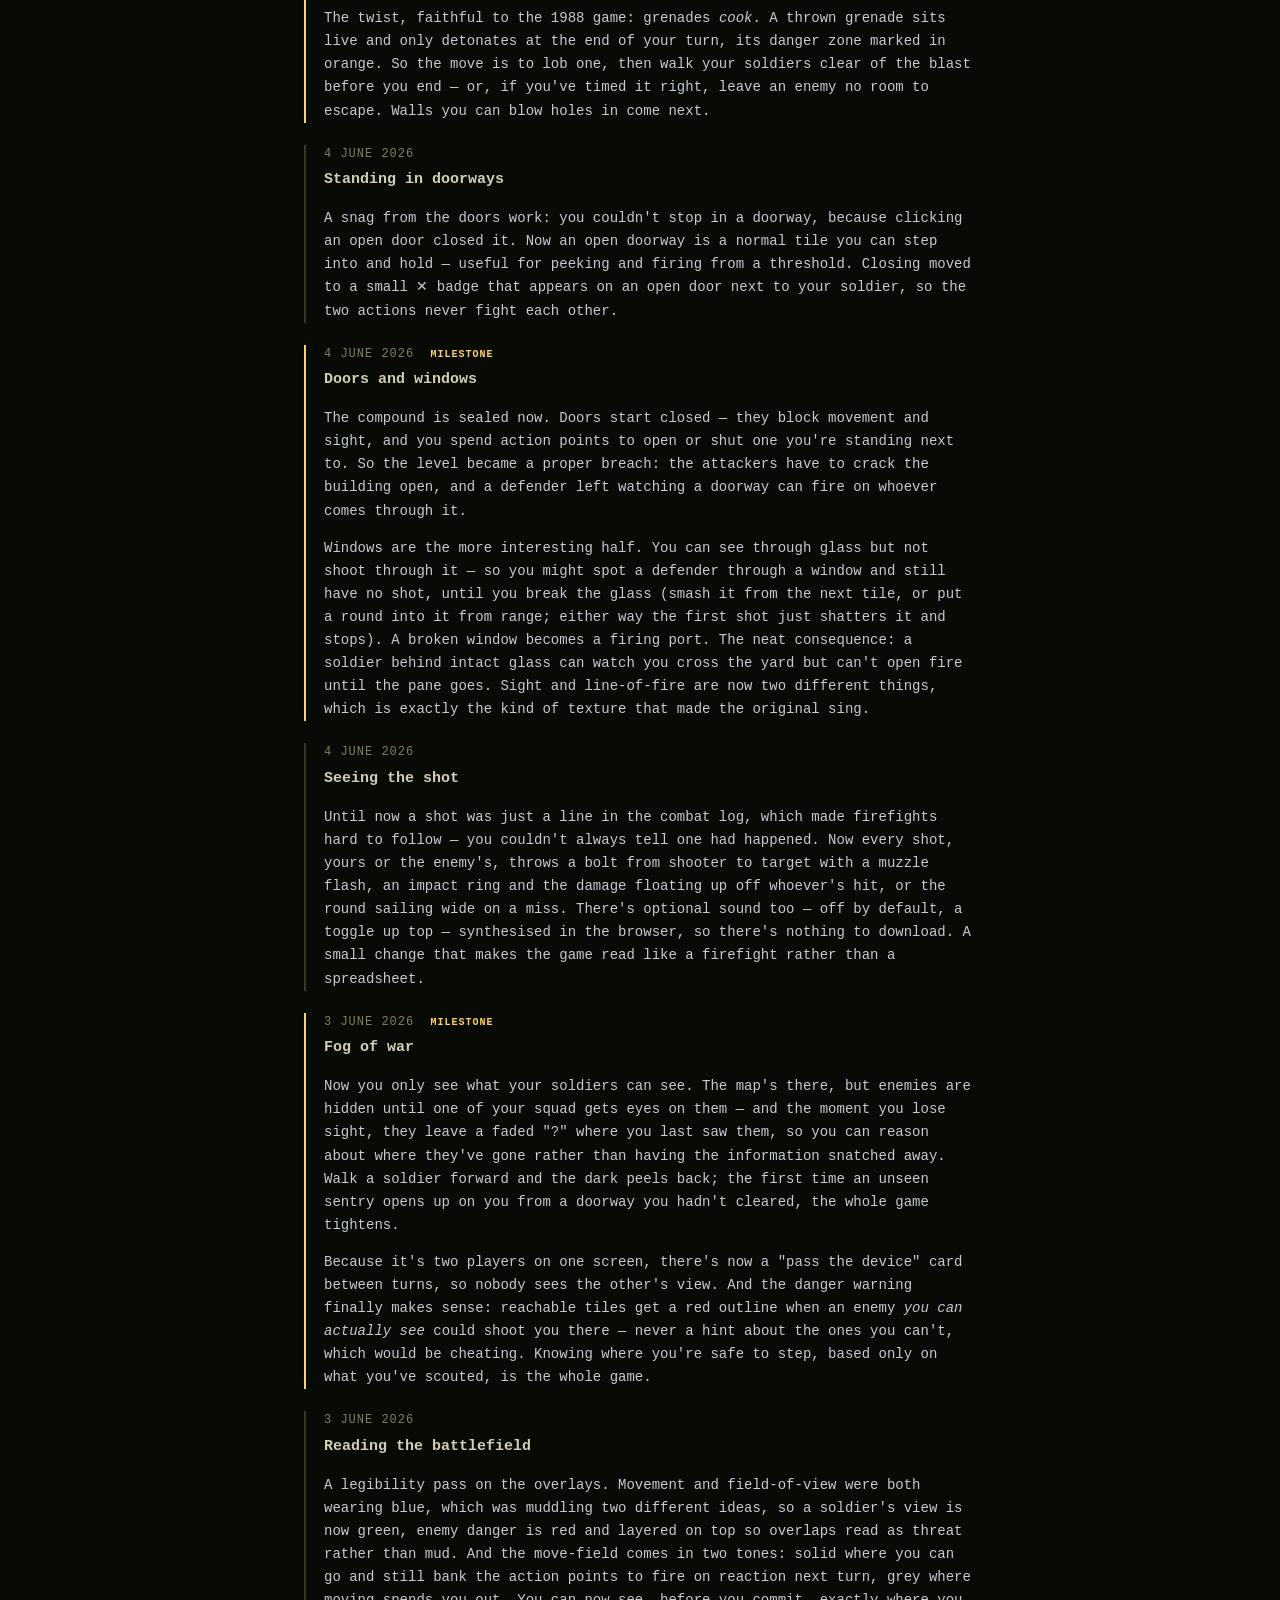
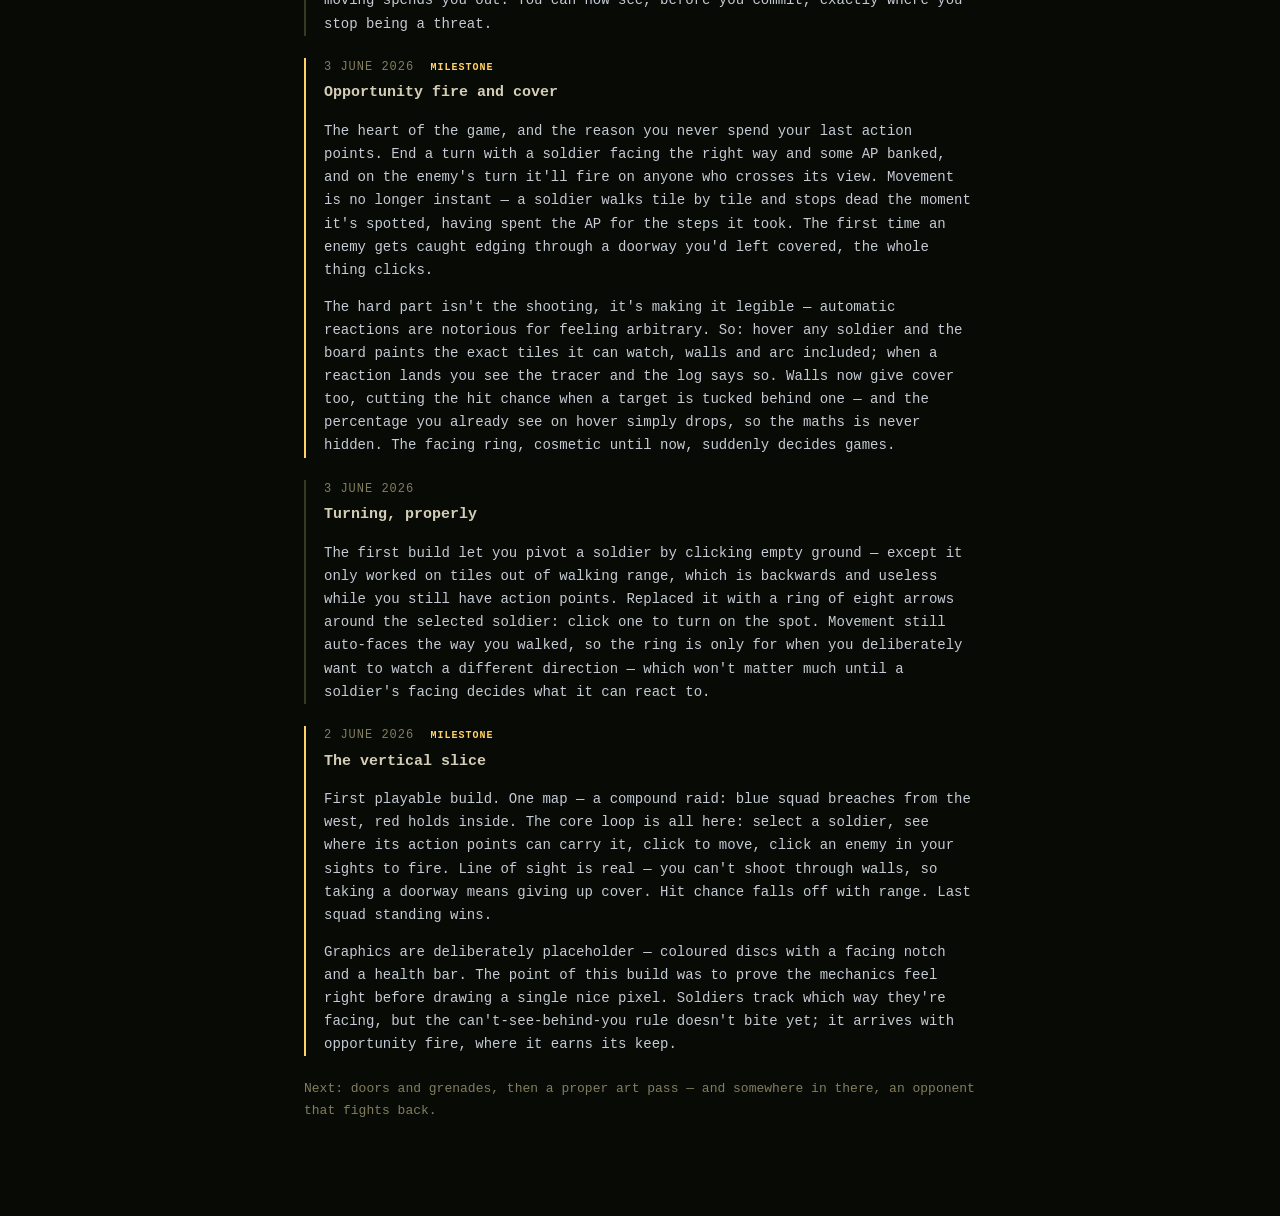
==== commit edc40d75: "About: milestone diary entry for the weapons/fire-modes/equip slice Co-Authored-By: Claude Opus 4.8 " ====
--- a/about.html
+++ b/about.html
@@ -41,6 +41,26 @@
 
     <h2>Development diary</h2>
 
+    <div class="entry milestone">
+      <div class="date">7 JUNE 2026</div>
+      <h3>Guns, fire modes and an arming phase</h3>
+      <p>Until now every soldier carried the same laser rifle and fired it one way. This is the first real step
+        toward the depth of the 1988 original — built as a deliberately thin vertical slice so the whole loop is
+        in place before any one part goes deep.</p>
+      <p>Soldiers now carry their own weapon, from a roster of three: a light, cheap <strong>Pistol</strong>; the
+        balanced <strong>Laser Rifle</strong>; and a heavy <strong>Plasma</strong> that hits hard but is dear on
+        action points and ammo. Each gun fires two ways — a quick, less-accurate <strong>Snap</strong> shot (which
+        is also the reaction shot) and a costly, accurate <strong>Aimed</strong> shot. You toggle with <kbd>F</kbd>
+        or the AIM/SNAP button on the selected soldier, and the hover tells you the hit chance for the mode you're
+        on. Guns hold a clip now, so ammo is a thing you manage — <kbd>R</kbd> reloads a spare. The enemy plays it
+        all the same way: aimed on its turn, snap on reaction, reloading when it runs dry.</p>
+      <p>And there's an <strong>arming phase</strong>. Pick "vs computer" and before you deploy you get a credit
+        budget to kit out the squad — choose each soldier's gun, buy spare clips and grenades, watch the credits
+        tick down. Or hit "Recommended loadout" and drop straight into the fight. It's bare-bones for now, but the
+        loop the original was built around — arm, deploy, fight — is finally here. Armour, the deeper character
+        stats and auto-fire are the next layers to add on top.</p>
+    </div>
+
     <div class="entry">
       <div class="date">7 JUNE 2026</div>
       <h3>Following the enemy turn</h3>
--- a/css/style.css
+++ b/css/style.css
@@ -57,16 +57,6 @@
 
 .board-wrap { display: flex; flex-direction: column; gap: 10px; }
 
-.turn-banner {
-  align-self: flex-start;
-  font-weight: 700; letter-spacing: 2px; font-size: 12px; text-transform: uppercase;
-  padding: 6px 12px; border: 1px solid var(--line); border-radius: 2px;
-}
-.turn-banner::before { content: "» "; }
-.turn-banner.blue { background: rgba(242,194,30,0.1); color: var(--blue); border-color: rgba(242,194,30,0.45); }
-.turn-banner.red  { background: rgba(255,99,89,0.1); color: var(--red); border-color: rgba(255,99,89,0.45); }
-.turn-banner.over { background: rgba(255,209,102,0.12); color: var(--gold); border-color: rgba(255,209,102,0.5); }
-
 .board-frame {
   position: relative;
   border: 1px solid var(--line); border-radius: 2px; overflow: hidden;
@@ -75,7 +65,9 @@
 }
 #board {
   display: block;
-  width: min(68vw, 1160px);
+  /* cap by width AND by the viewport height (board is 22:15, so height-budget * 22/15 is the
+     widest it can be and still fit vertically) so it never drops off the bottom of the screen */
+  width: min(68vw, 1160px, calc((100vh - 120px) * 22 / 15));
   height: auto;
   background: #0a0c08;
   cursor: pointer;
@@ -187,6 +179,31 @@
 }
 .ss-btn span { font-size: 10px; font-weight: 400; color: var(--muted); letter-spacing: 0.5px; text-transform: none; }
 .ss-btn:hover span { color: var(--ink); }
+
+/* ---- equip / arming screen ---- */
+.equip {
+  position: fixed; inset: 0; z-index: 50; background: #0a0c08; line-height: 1.3;
+  display: flex; flex-direction: column; align-items: center; justify-content: center; gap: 14px; padding: 24px;
+}
+.equip-head { display: flex; gap: 24px; align-items: baseline; }
+.equip-title { font-size: 22px; font-weight: 700; letter-spacing: 4px; color: var(--ink); text-transform: uppercase; }
+.equip-title::before { content: "▌ "; color: var(--amber); }
+.equip-credits { font-size: 13px; letter-spacing: 1px; color: var(--amber); }
+.equip-credits.over { color: var(--red); }
+.equip-rows { display: flex; flex-direction: column; gap: 8px; width: min(92vw, 760px); max-height: 58vh; overflow-y: auto; }
+.equip-row { display: flex; align-items: center; gap: 12px; padding: 8px 12px; border: 1px solid var(--line); border-radius: 2px; background: var(--panel); }
+.eq-name { width: 64px; font-weight: 700; letter-spacing: 0.5px; color: var(--ink); }
+.eq-guns { display: flex; gap: 6px; flex: 1; }
+.eq-w { display: flex; flex-direction: column; align-items: center; gap: 1px; background: none; border: 1px solid var(--line); border-radius: 2px; color: var(--muted); font: inherit; font-size: 11px; padding: 4px 8px; cursor: pointer; }
+.eq-w span { font-size: 9px; color: var(--muted); }
+.eq-w:hover { border-color: var(--amber); color: var(--ink); }
+.eq-w.on { border-color: var(--amber); color: var(--amber); background: rgba(230,173,51,0.12); }
+.eq-step { display: flex; align-items: center; gap: 5px; font-size: 11px; color: var(--muted); }
+.eq-step button { width: 20px; height: 20px; background: none; border: 1px solid var(--line); border-radius: 2px; color: var(--ink); font: inherit; cursor: pointer; line-height: 1; }
+.eq-step button:hover { border-color: var(--amber); color: var(--amber); }
+.eq-step b { min-width: 14px; text-align: center; color: var(--ink); font-variant-numeric: tabular-nums; }
+.eq-cost { width: 46px; text-align: right; font-size: 11px; color: var(--muted); font-variant-numeric: tabular-nums; }
+.equip-foot { display: flex; gap: 12px; }
 
 /* ---- side panel ---- */
 .panel {
@@ -242,6 +259,14 @@
 .sc-bar { flex: 1; height: 6px; background: #07090a; border: 1px solid var(--line); border-radius: 1px; overflow: hidden; }
 .sc-bar i { display: block; height: 100%; }
 .sc-num { width: 22px; text-align: right; font-size: 11px; font-variant-numeric: tabular-nums; color: var(--ink); }
+.sc-gun { flex: 1; font-size: 11px; letter-spacing: 0.3px; color: var(--muted); white-space: nowrap; overflow: hidden; text-overflow: ellipsis; }
+.sc-gun.empty { color: var(--red); }
+.sc-fire { /* aimed/snap toggle, shown on the selected soldier */
+  background: rgba(230,173,51,0.14); border: 1px solid rgba(230,173,51,0.55); border-radius: 2px;
+  color: var(--amber); font: inherit; font-size: 10px; font-weight: 700; letter-spacing: 0.5px;
+  line-height: 1; padding: 2px 5px; cursor: pointer;
+}
+.sc-fire:hover { background: rgba(230,173,51,0.24); }
 /* per-soldier grenade button (replaces the old standalone Throw button) */
 .sc-throw {
   display: inline-flex; align-items: center; gap: 3px;
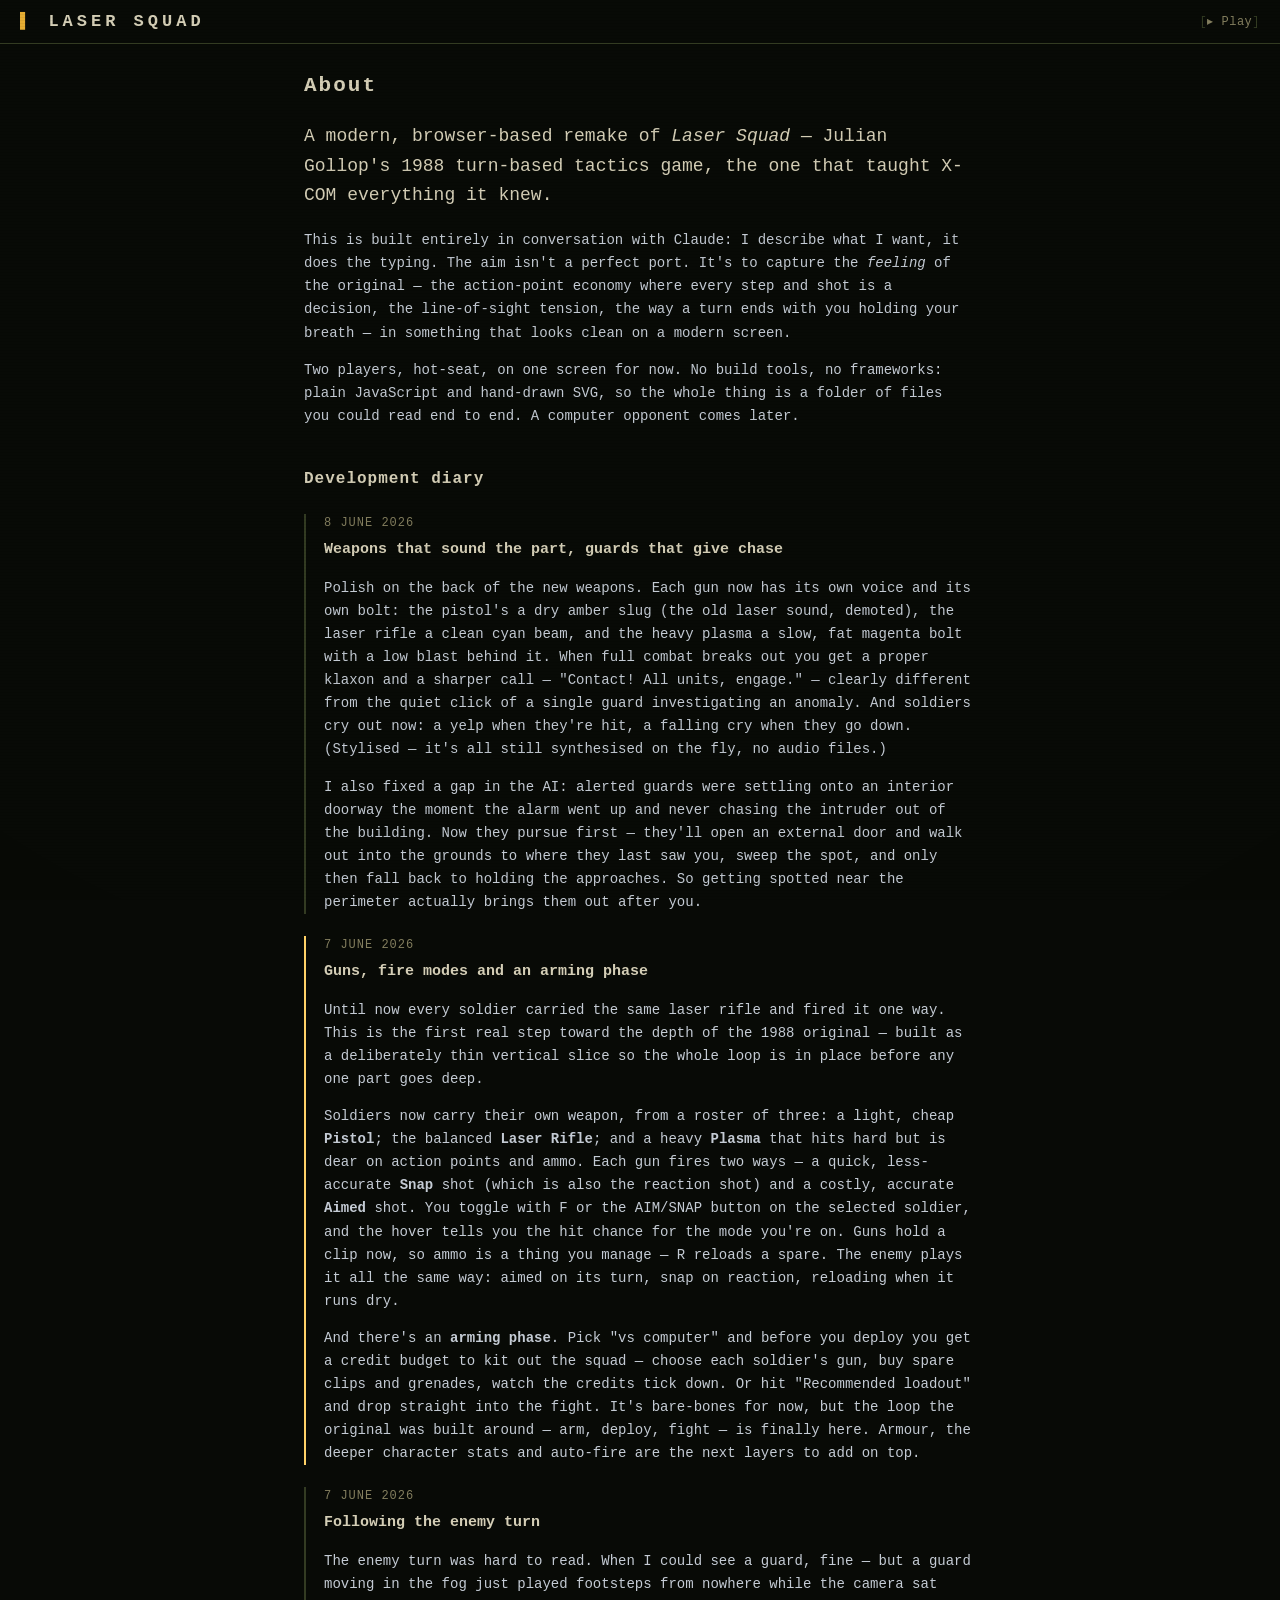
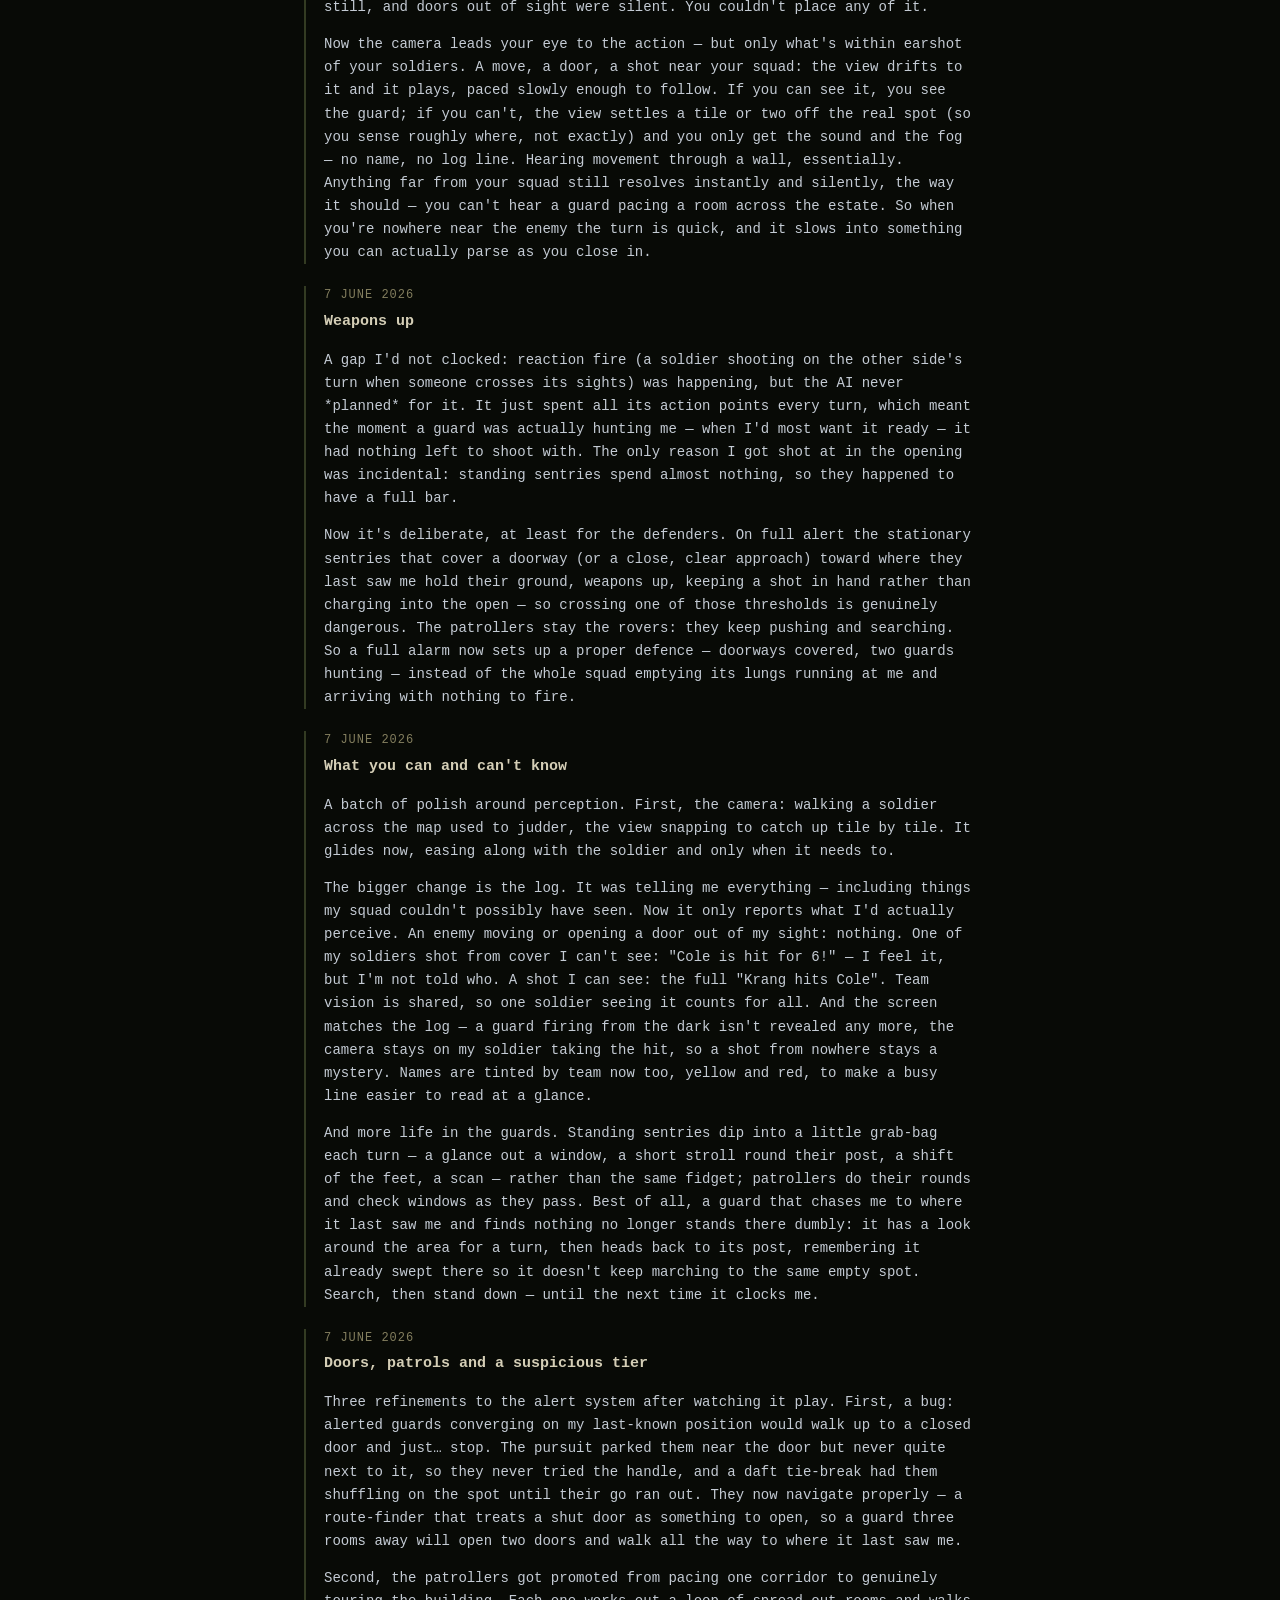
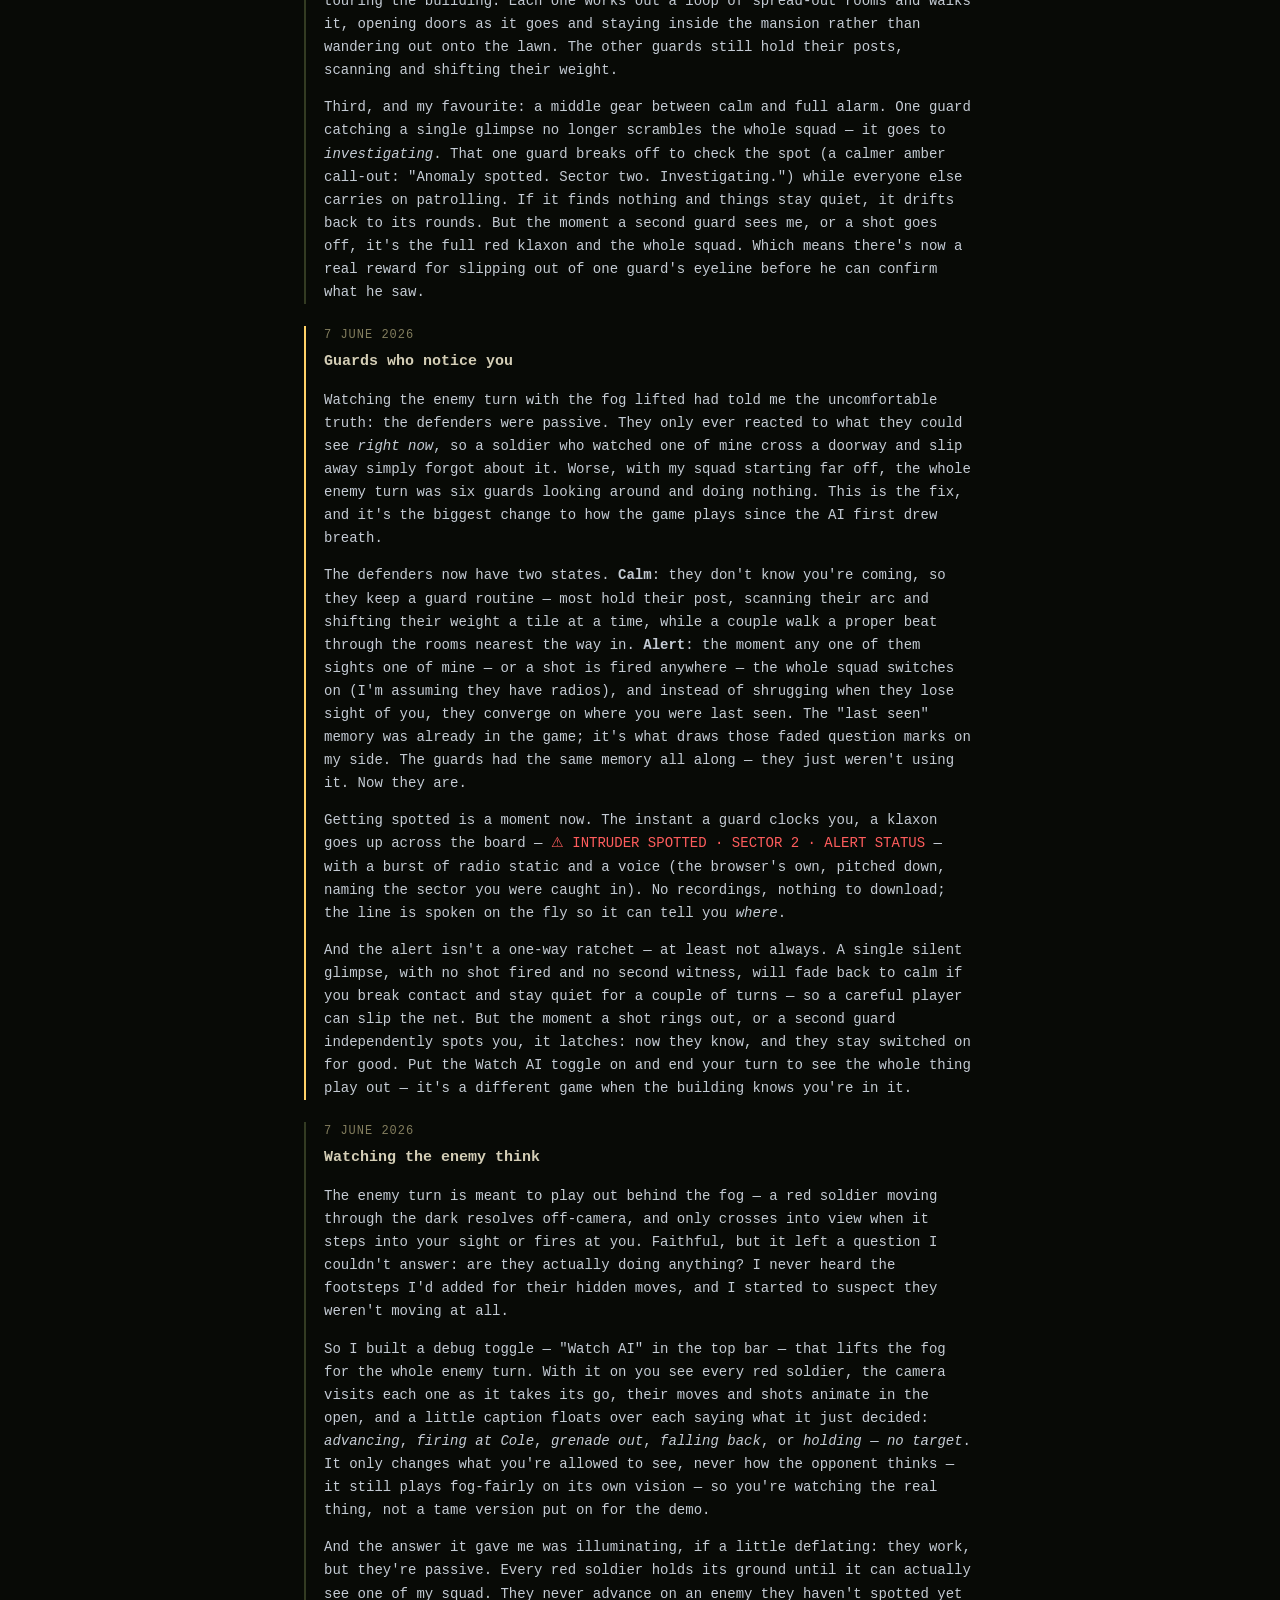
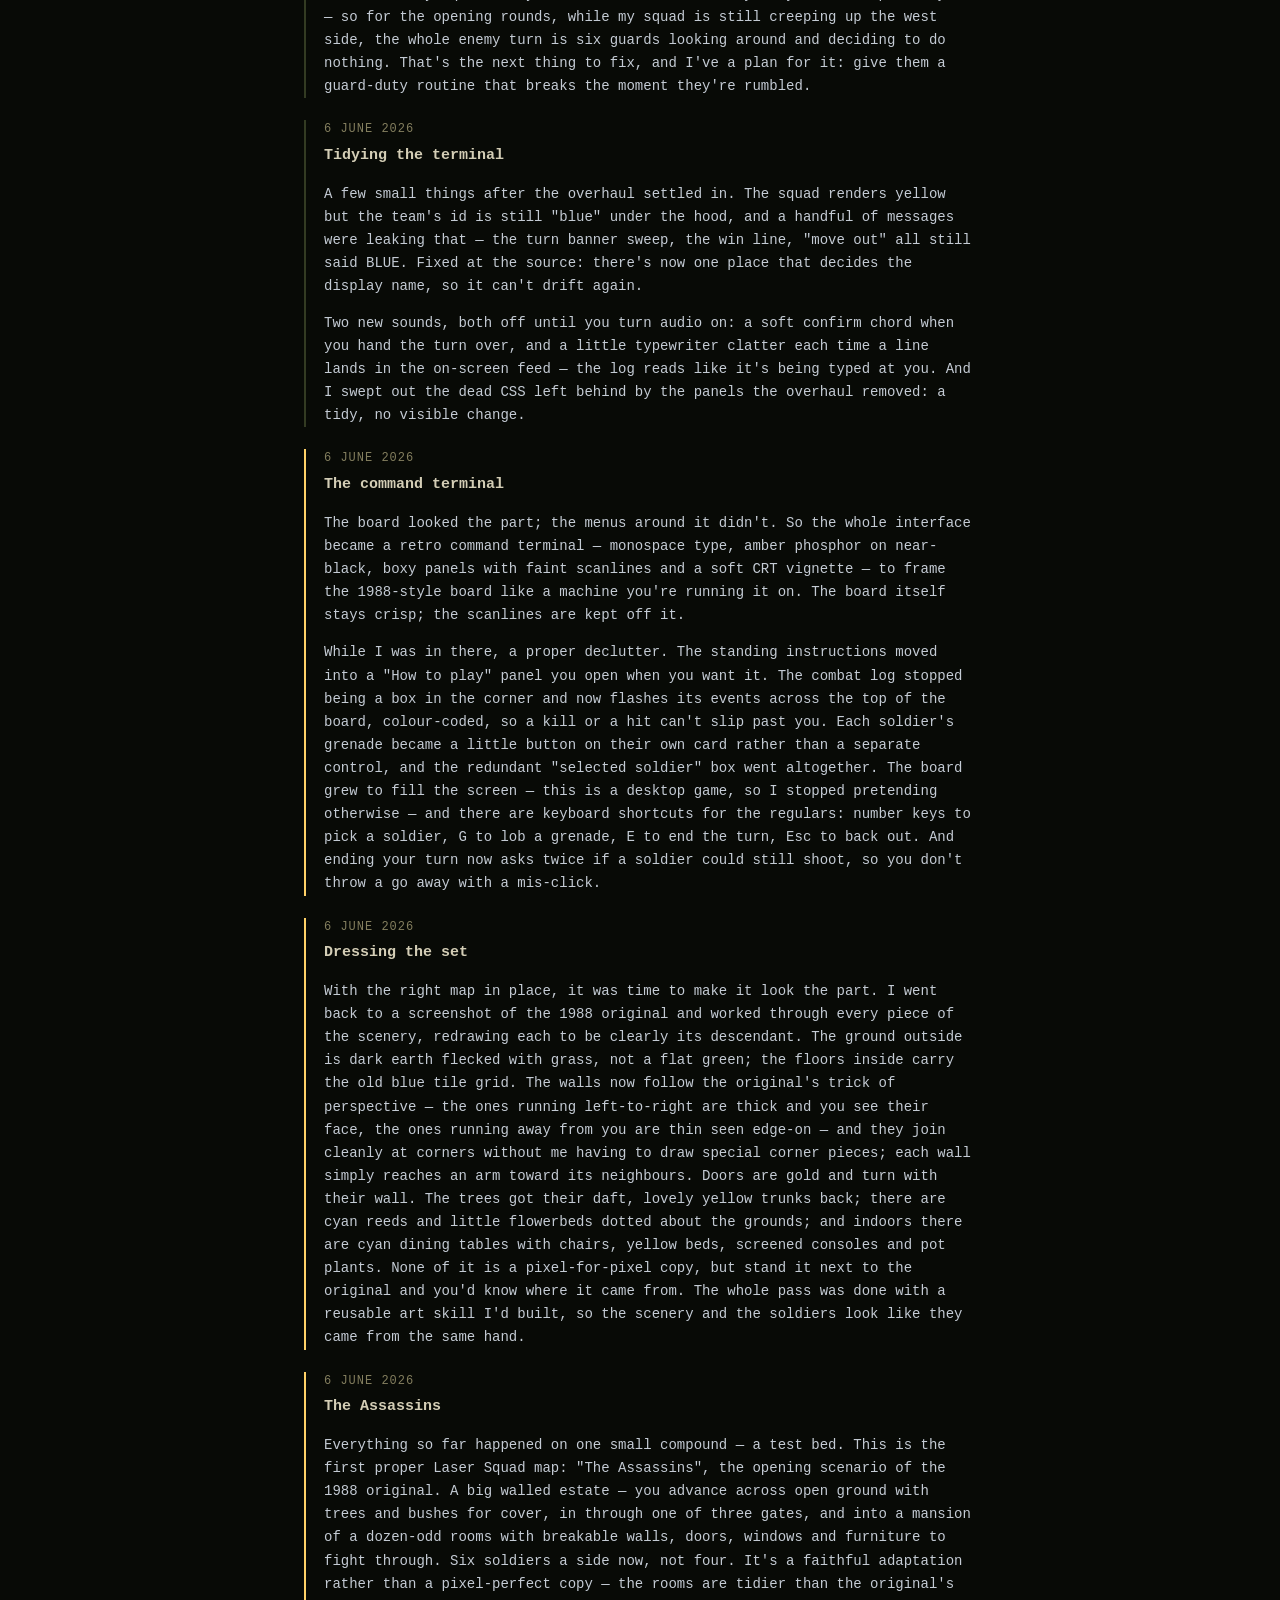
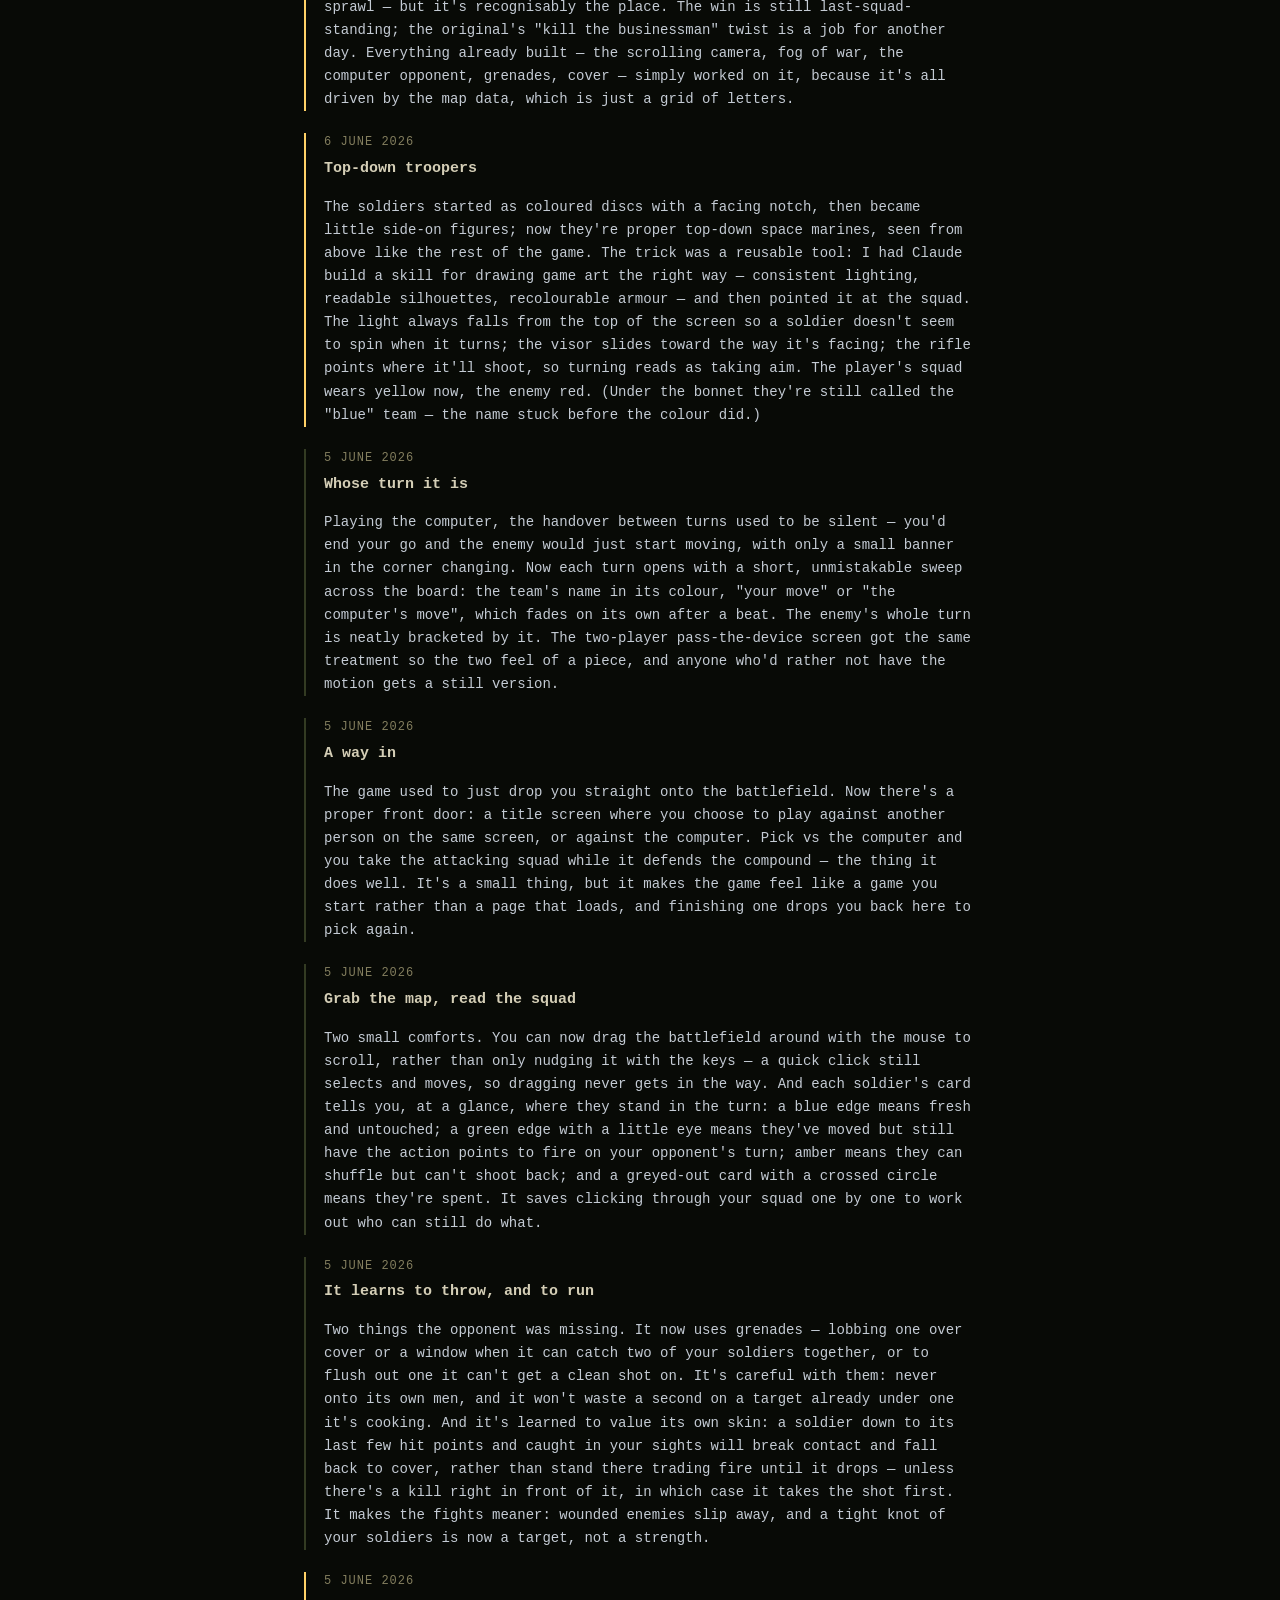
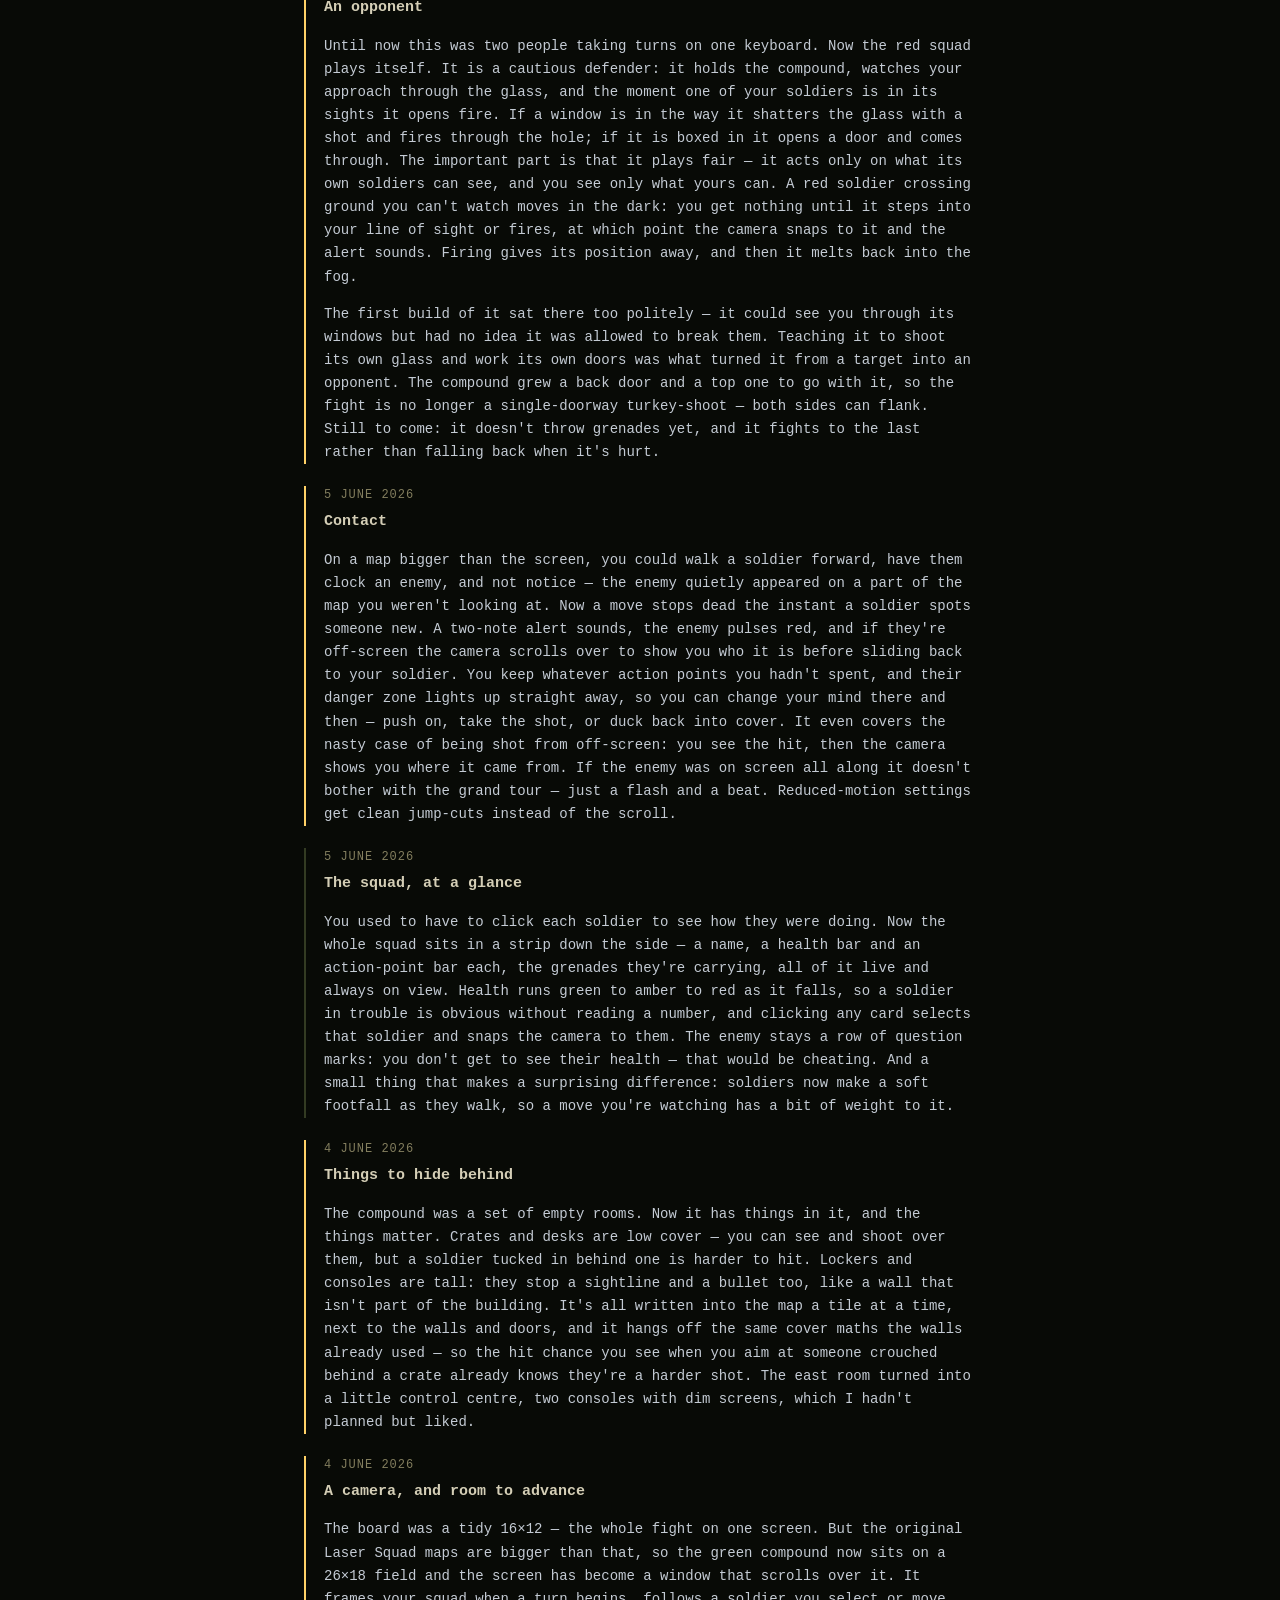
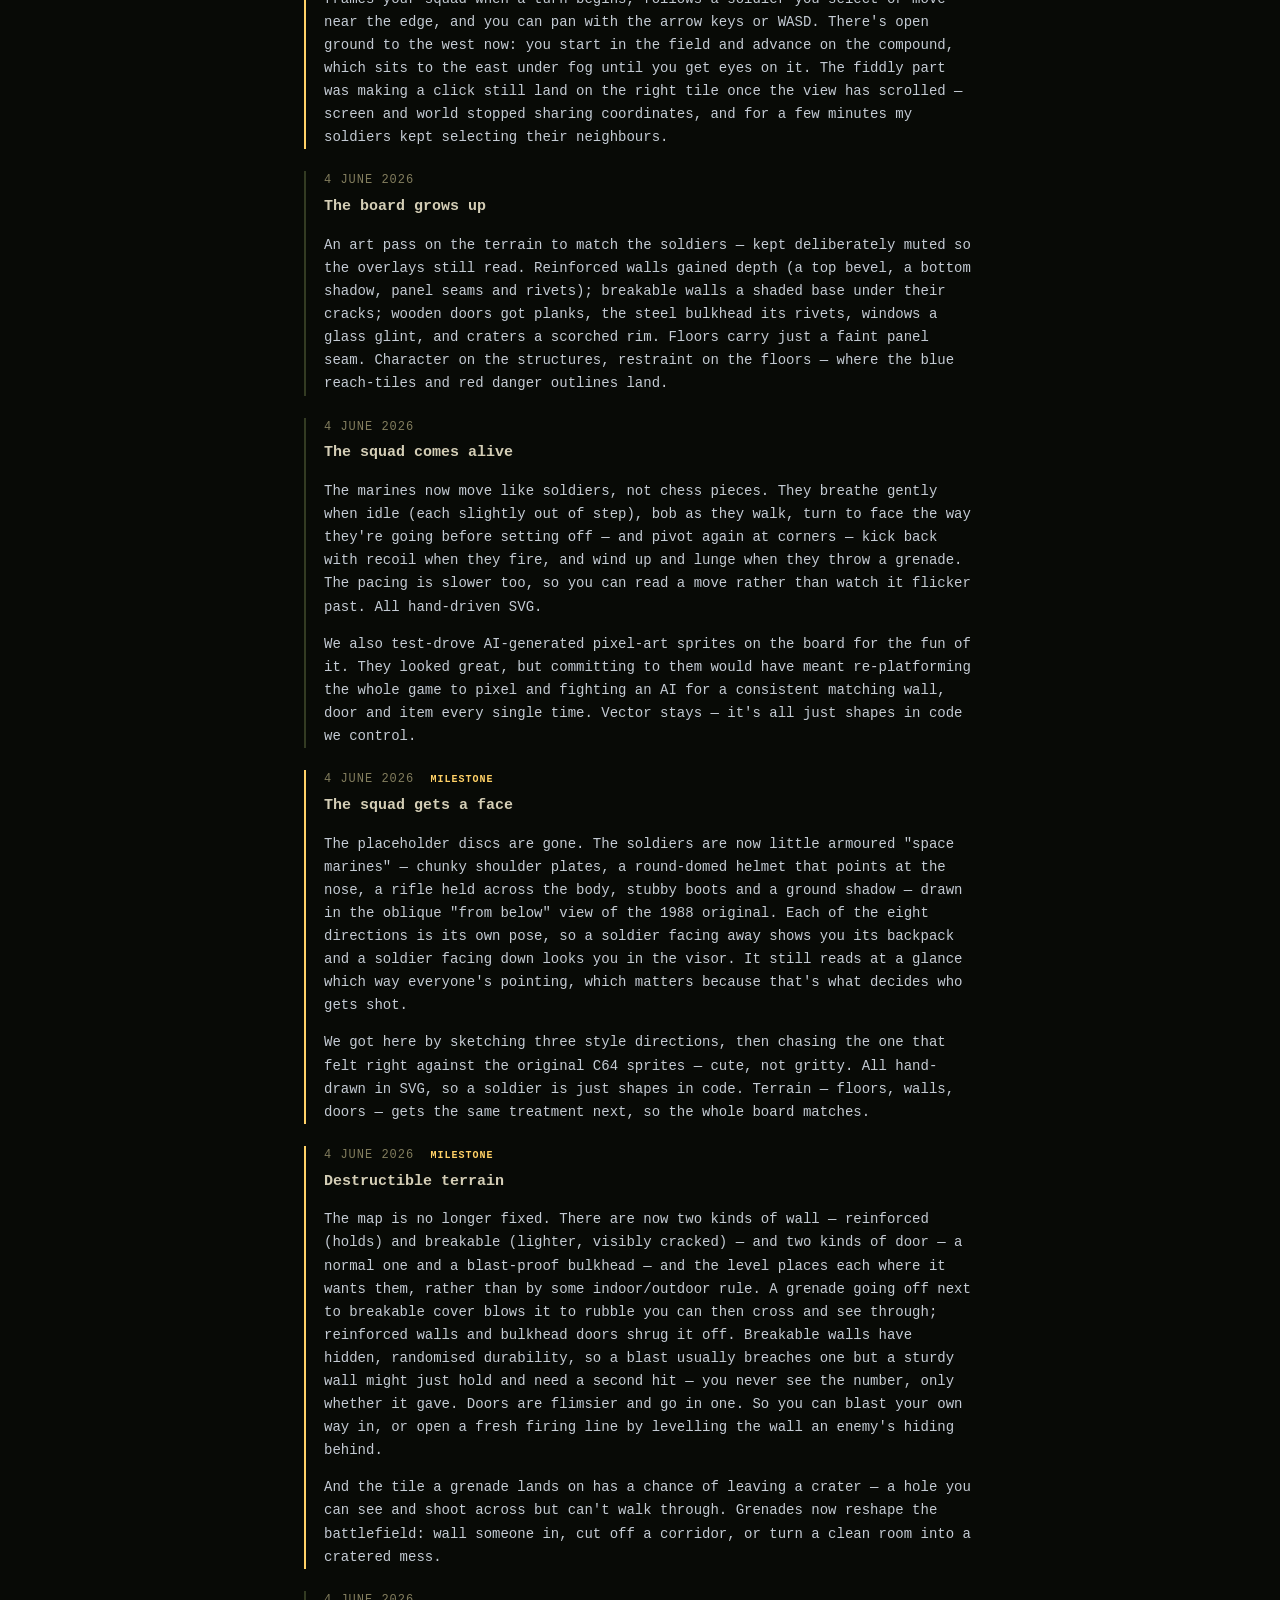
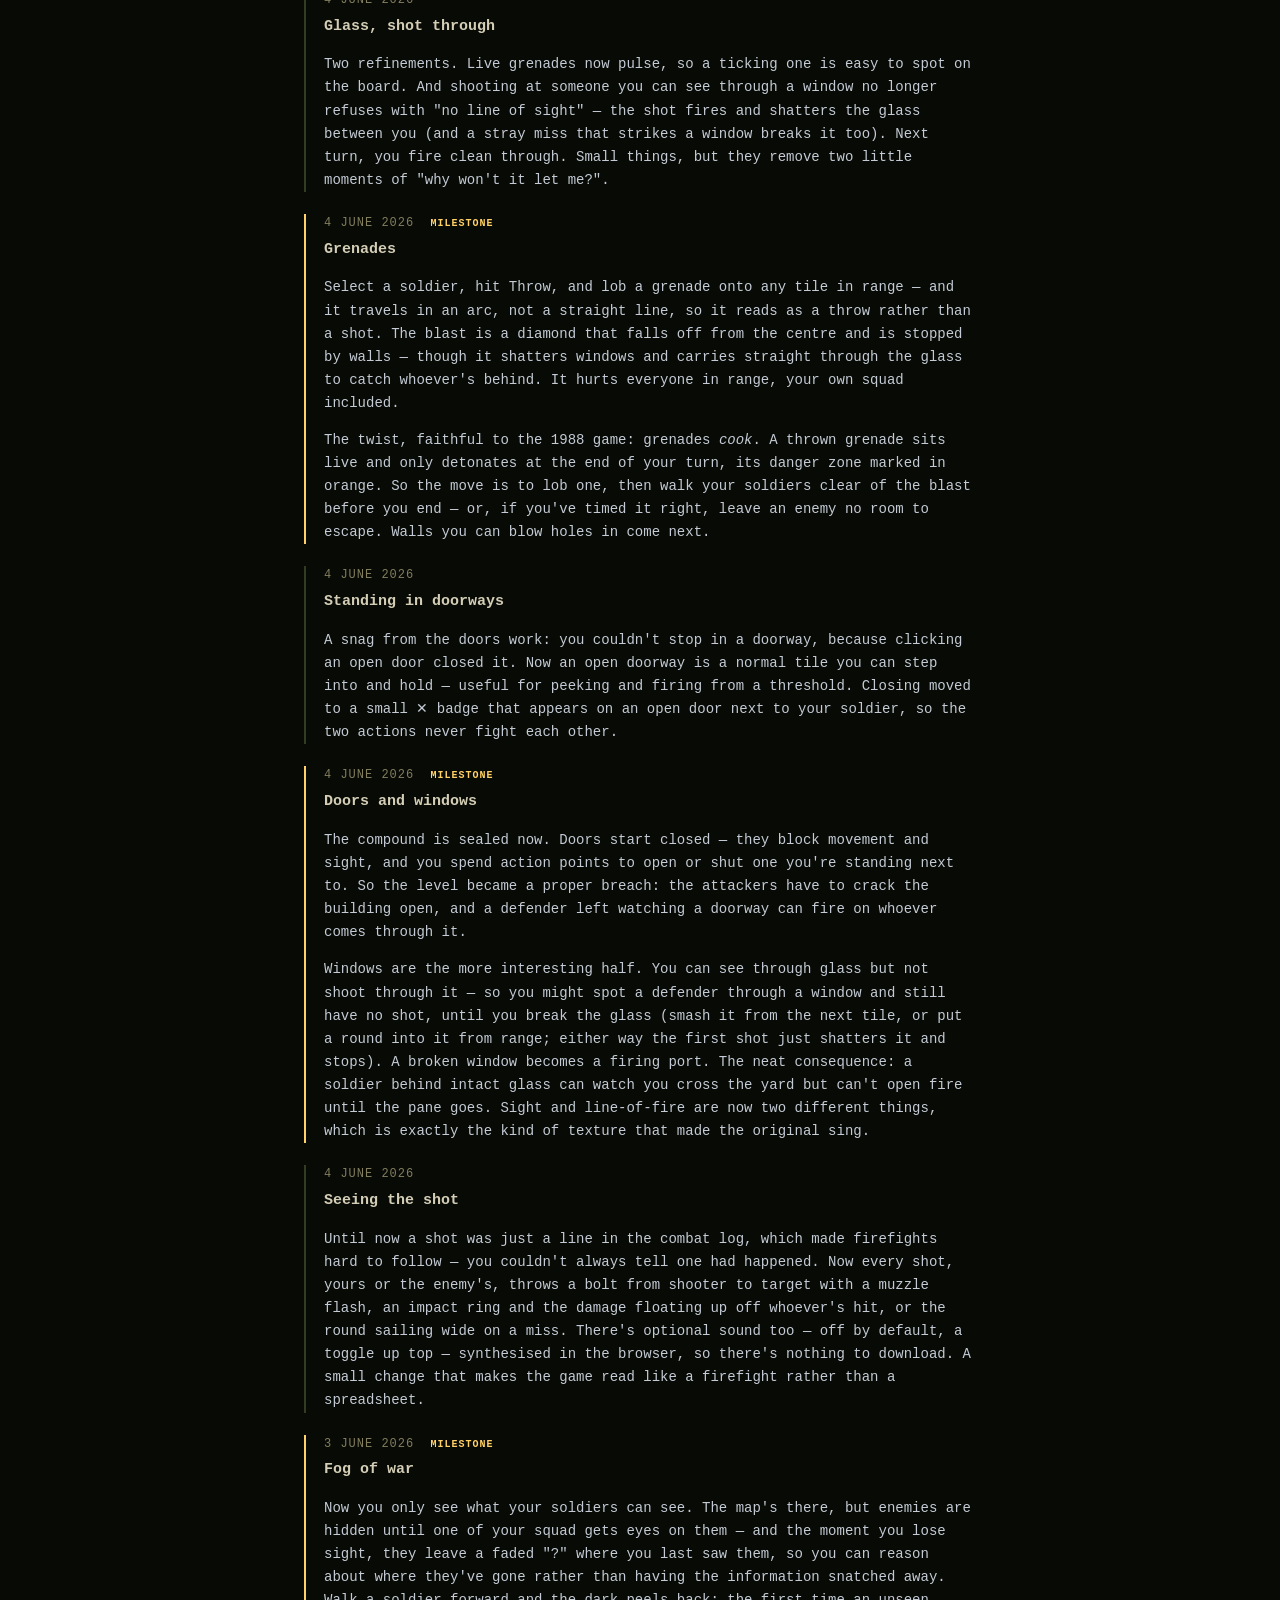
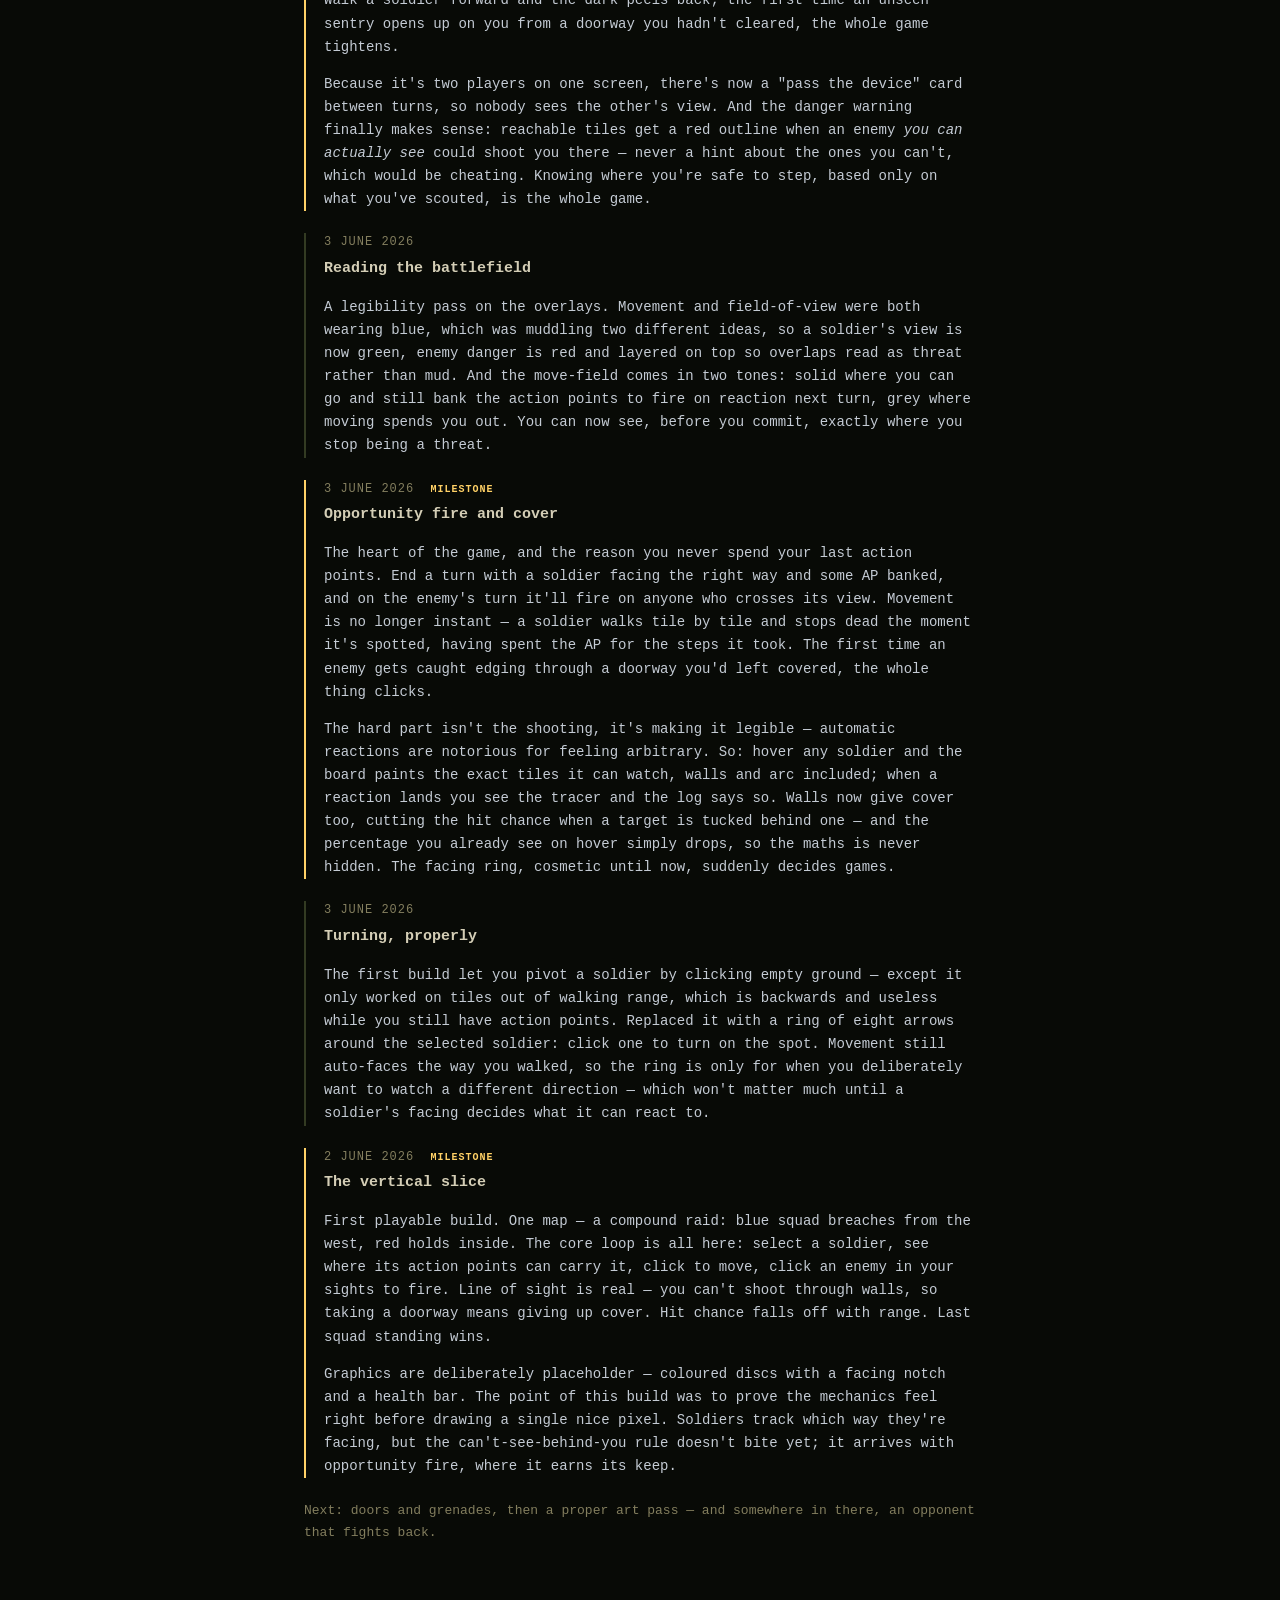
==== commit d8b62442: "About: diary entry for weapon feedback and guards giving chase Co-Authored-By: Claude Opus 4.8 <nore" ====
--- a/about.html
+++ b/about.html
@@ -41,6 +41,21 @@
 
     <h2>Development diary</h2>
 
+    <div class="entry">
+      <div class="date">8 JUNE 2026</div>
+      <h3>Weapons that sound the part, guards that give chase</h3>
+      <p>Polish on the back of the new weapons. Each gun now has its own voice and its own bolt: the pistol's a
+        dry amber slug (the old laser sound, demoted), the laser rifle a clean cyan beam, and the heavy plasma a
+        slow, fat magenta bolt with a low blast behind it. When full combat breaks out you get a proper klaxon and
+        a sharper call — "Contact! All units, engage." — clearly different from the quiet click of a single guard
+        investigating an anomaly. And soldiers cry out now: a yelp when they're hit, a falling cry when they go
+        down. (Stylised — it's all still synthesised on the fly, no audio files.)</p>
+      <p>I also fixed a gap in the AI: alerted guards were settling onto an interior doorway the moment the alarm
+        went up and never chasing the intruder out of the building. Now they pursue first — they'll open an
+        external door and walk out into the grounds to where they last saw you, sweep the spot, and only then fall
+        back to holding the approaches. So getting spotted near the perimeter actually brings them out after you.</p>
+    </div>
+
     <div class="entry milestone">
       <div class="date">7 JUNE 2026</div>
       <h3>Guns, fire modes and an arming phase</h3>
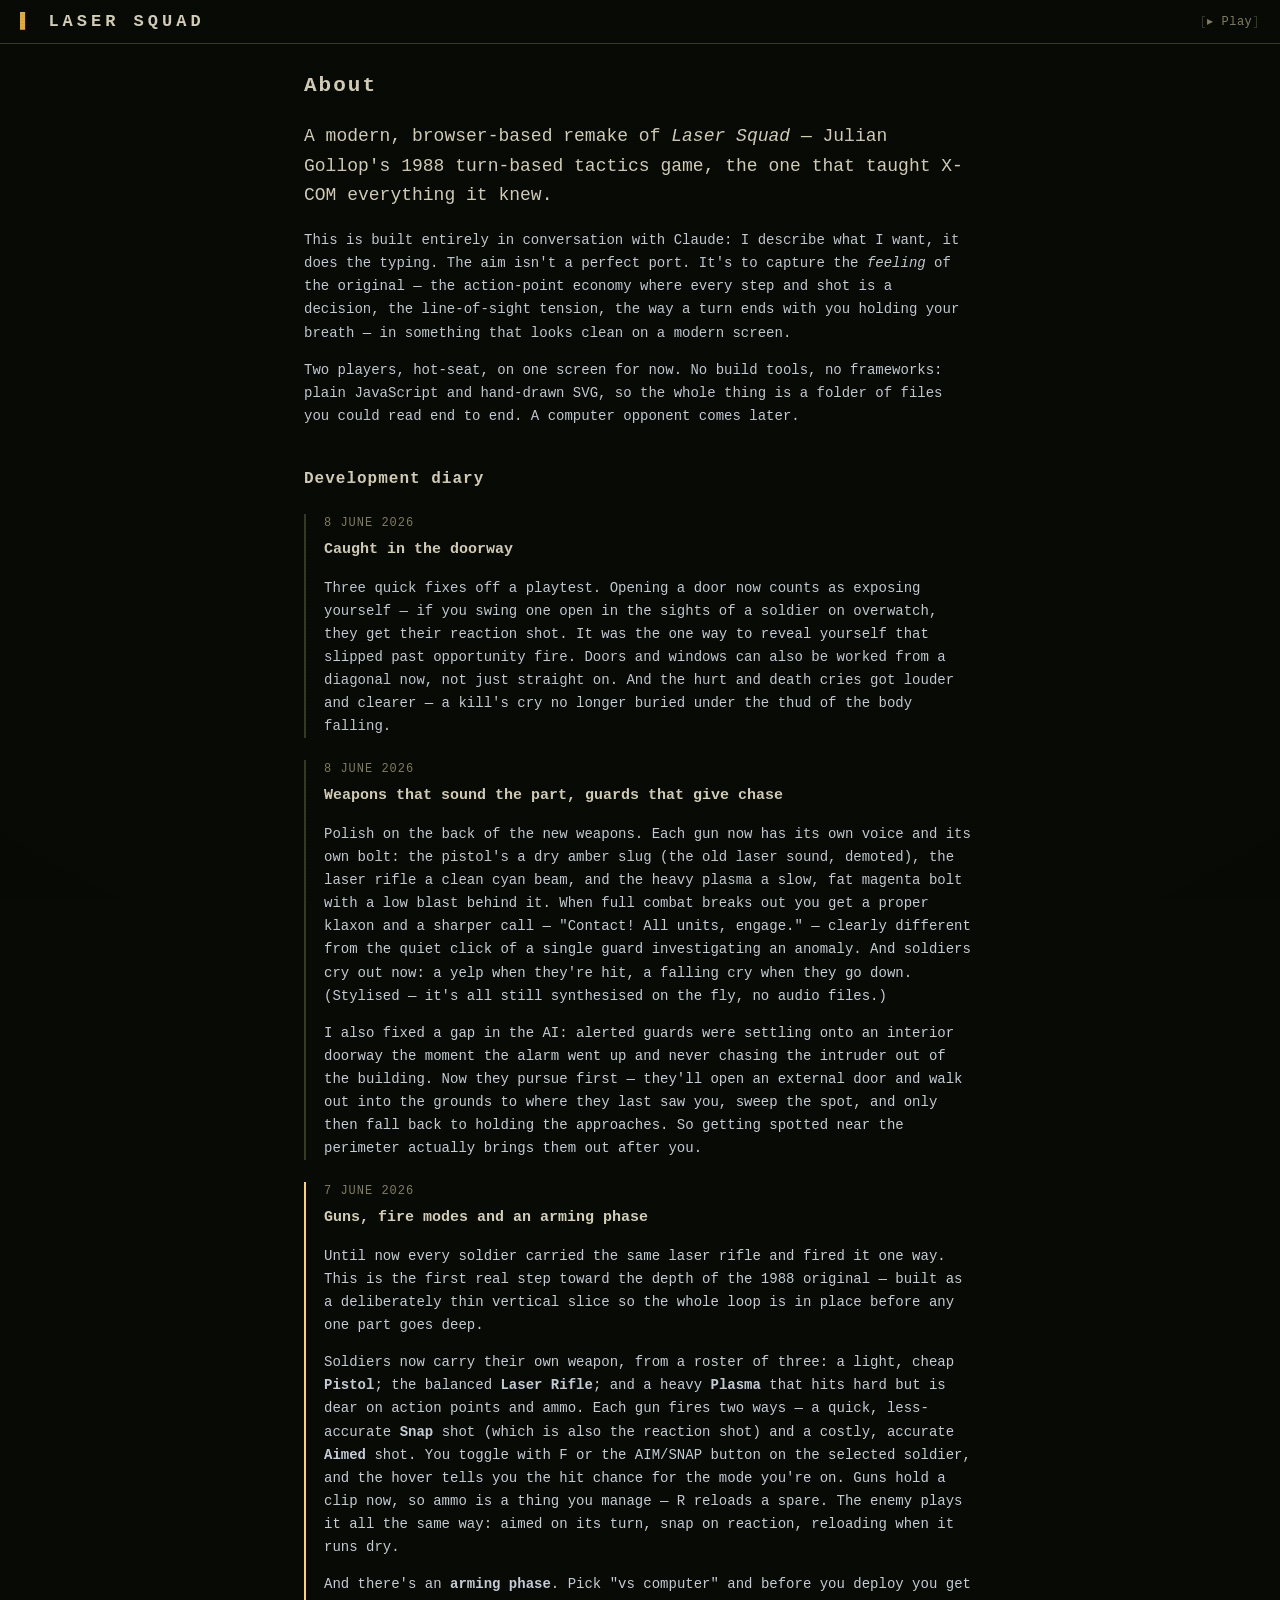
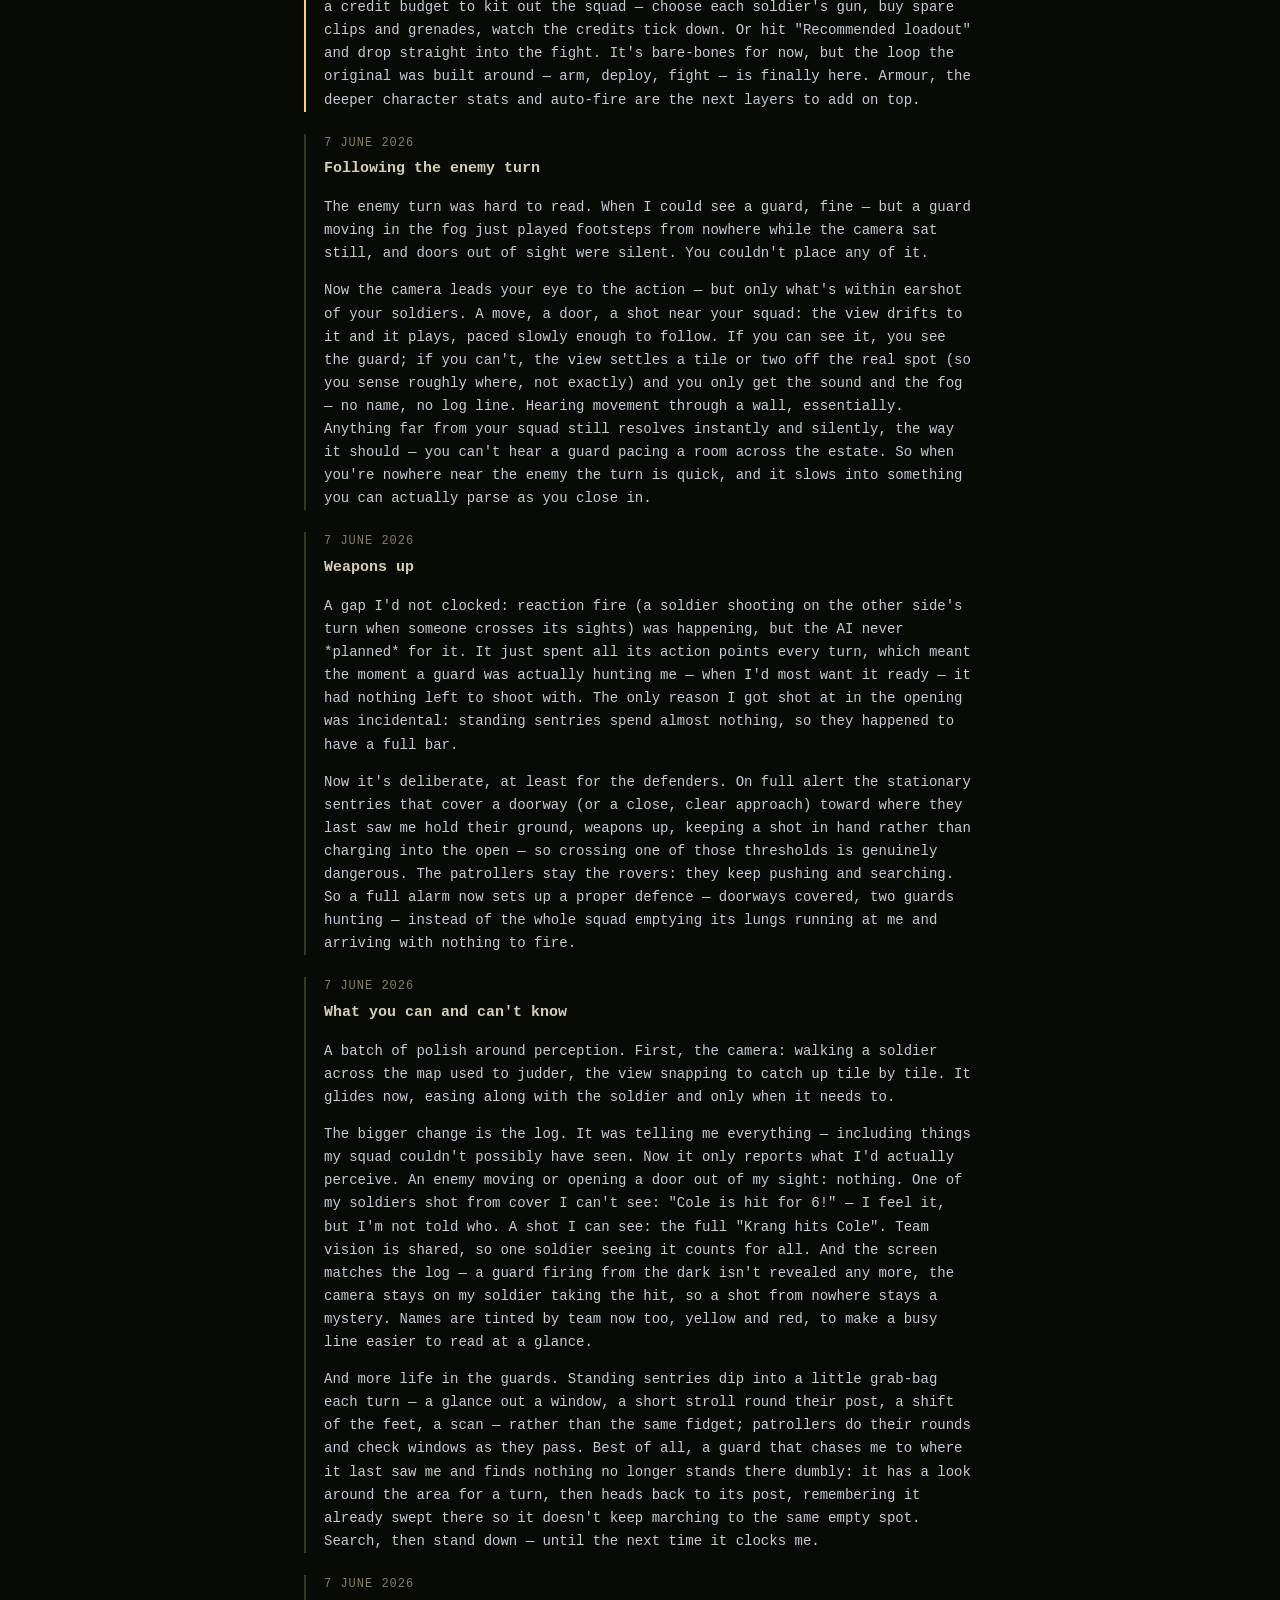
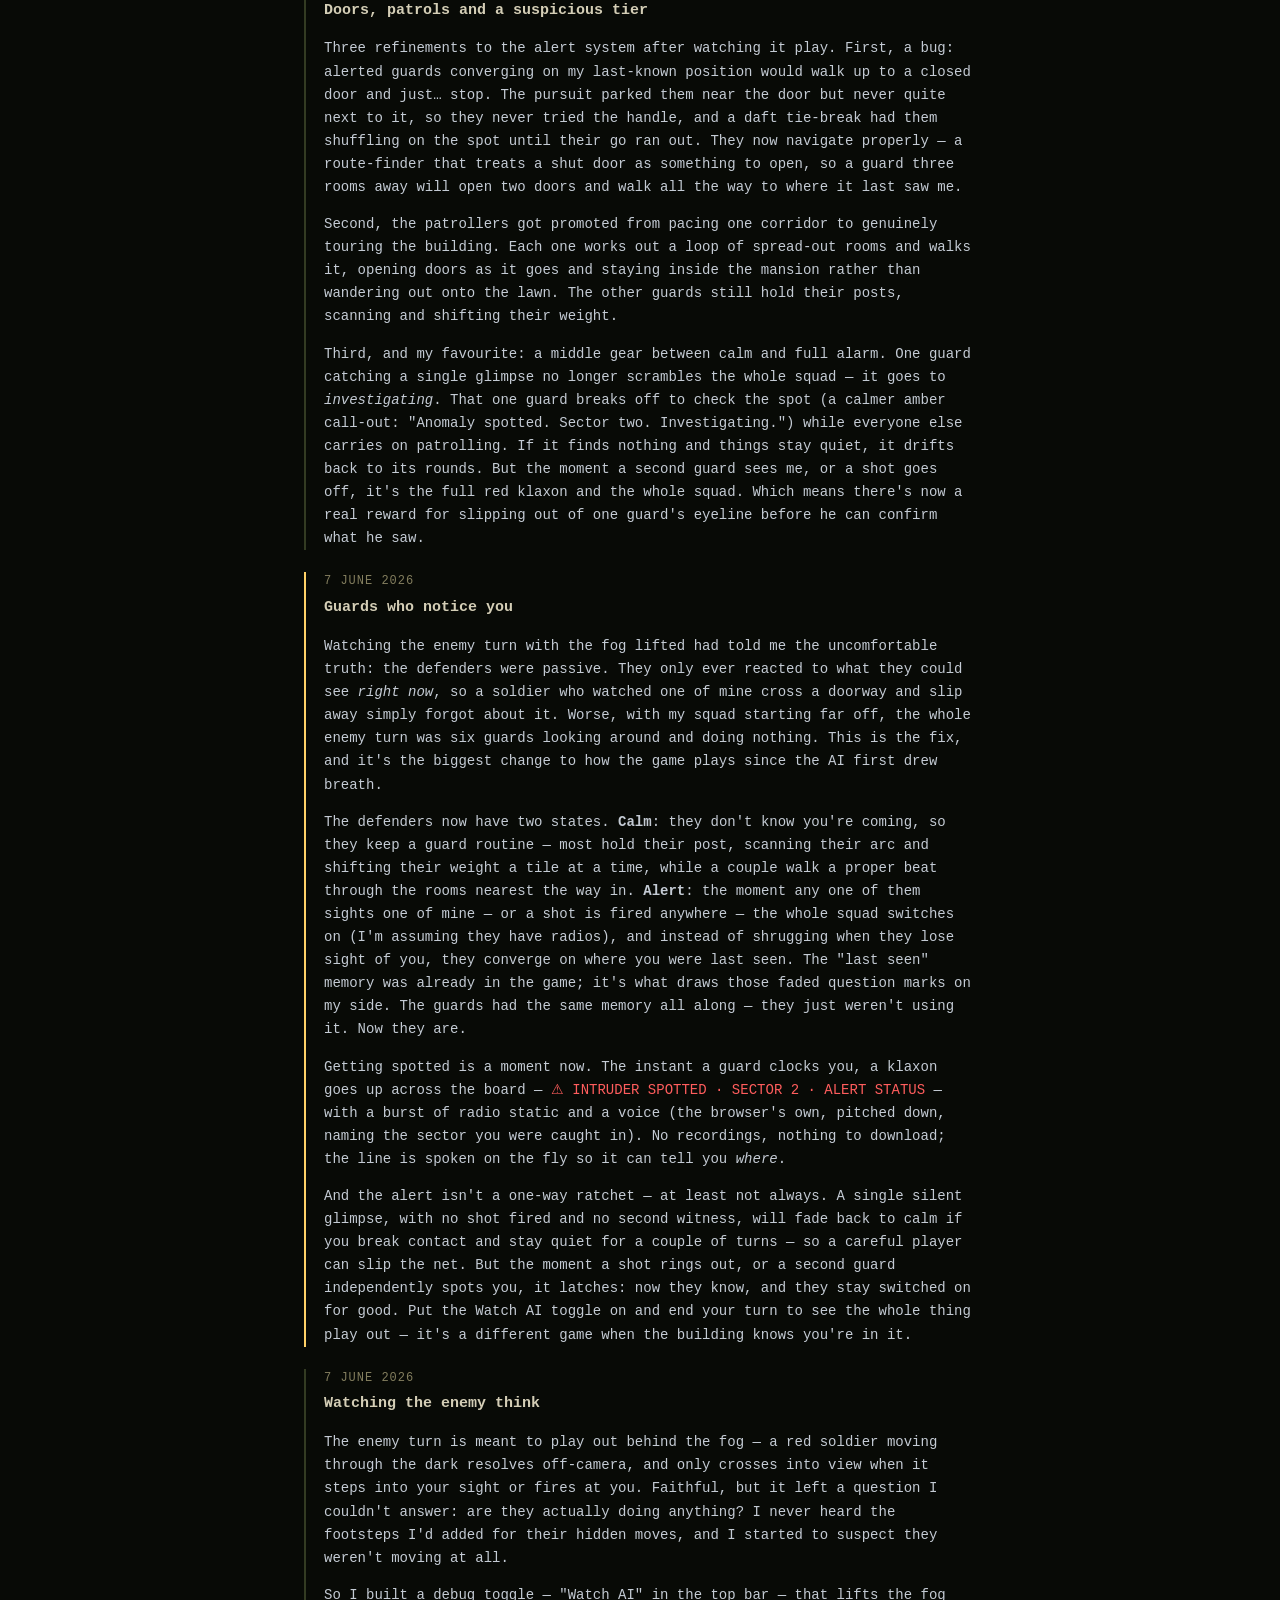
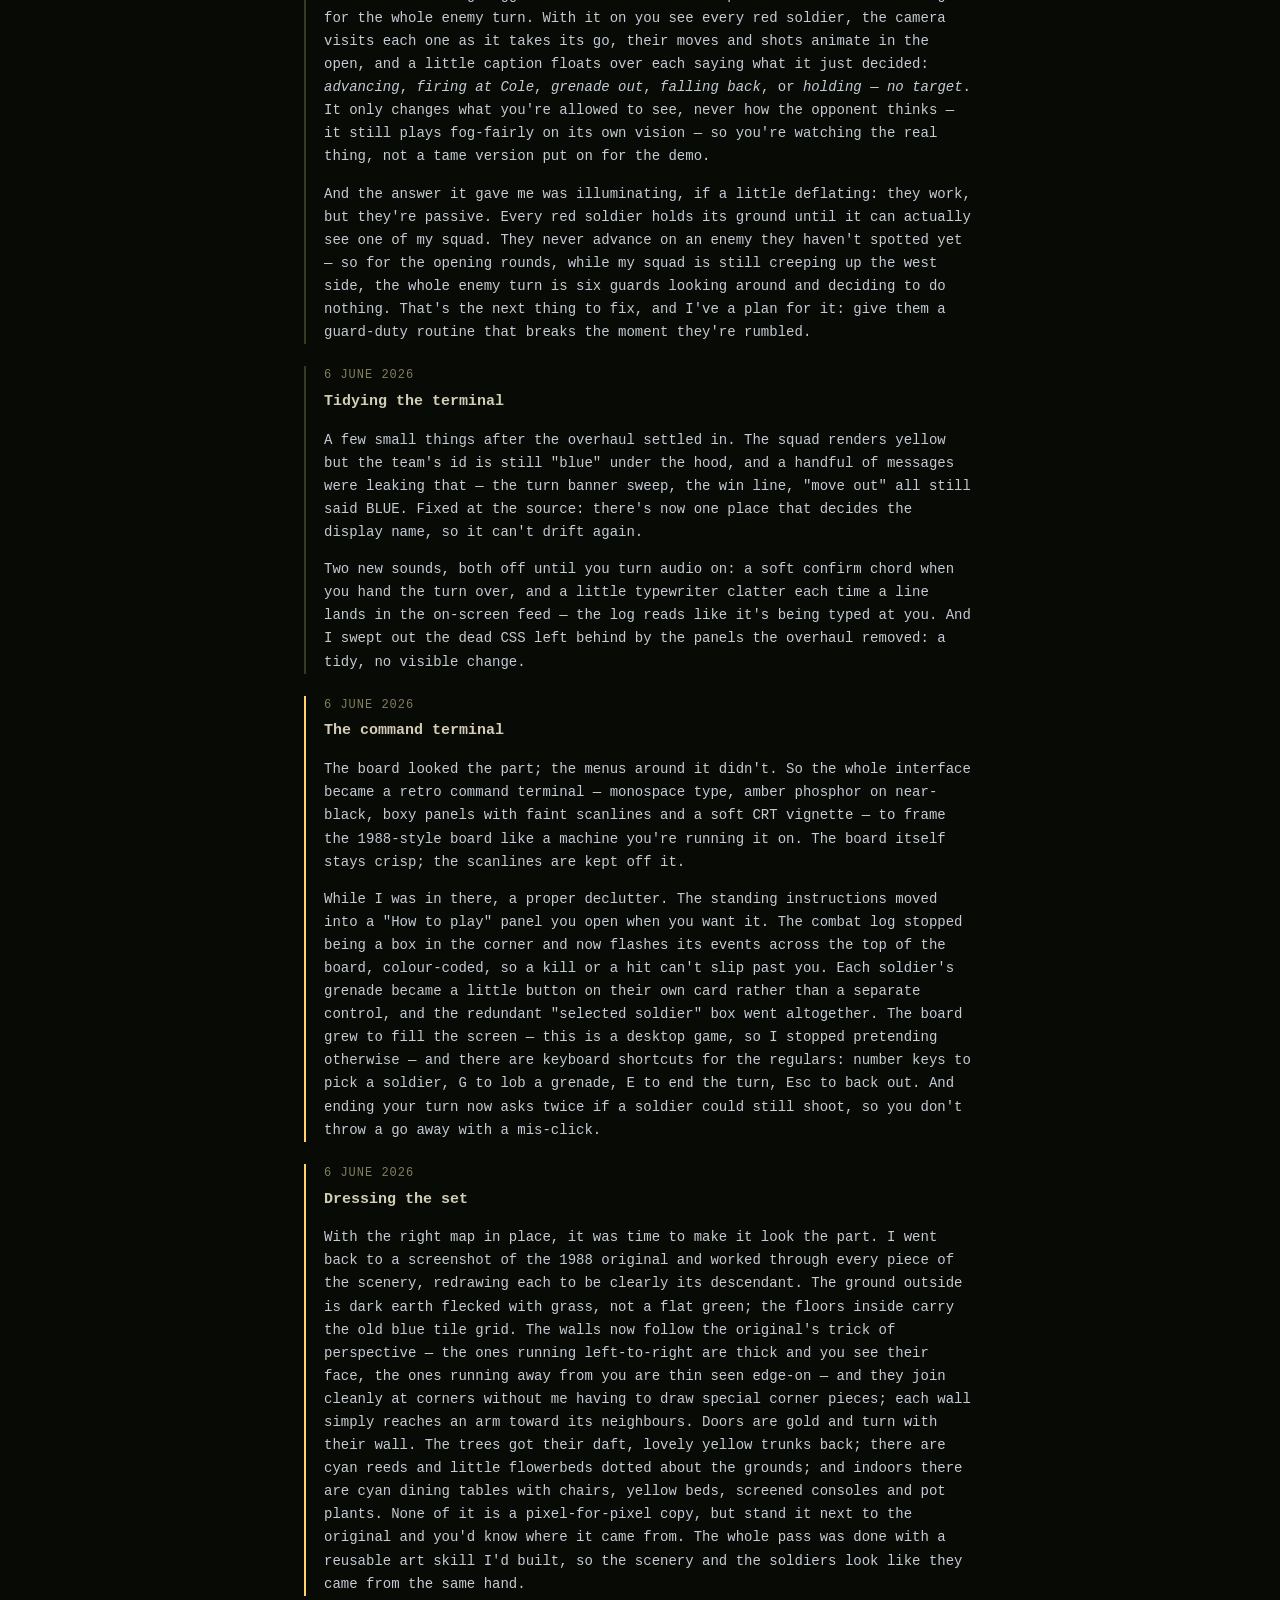
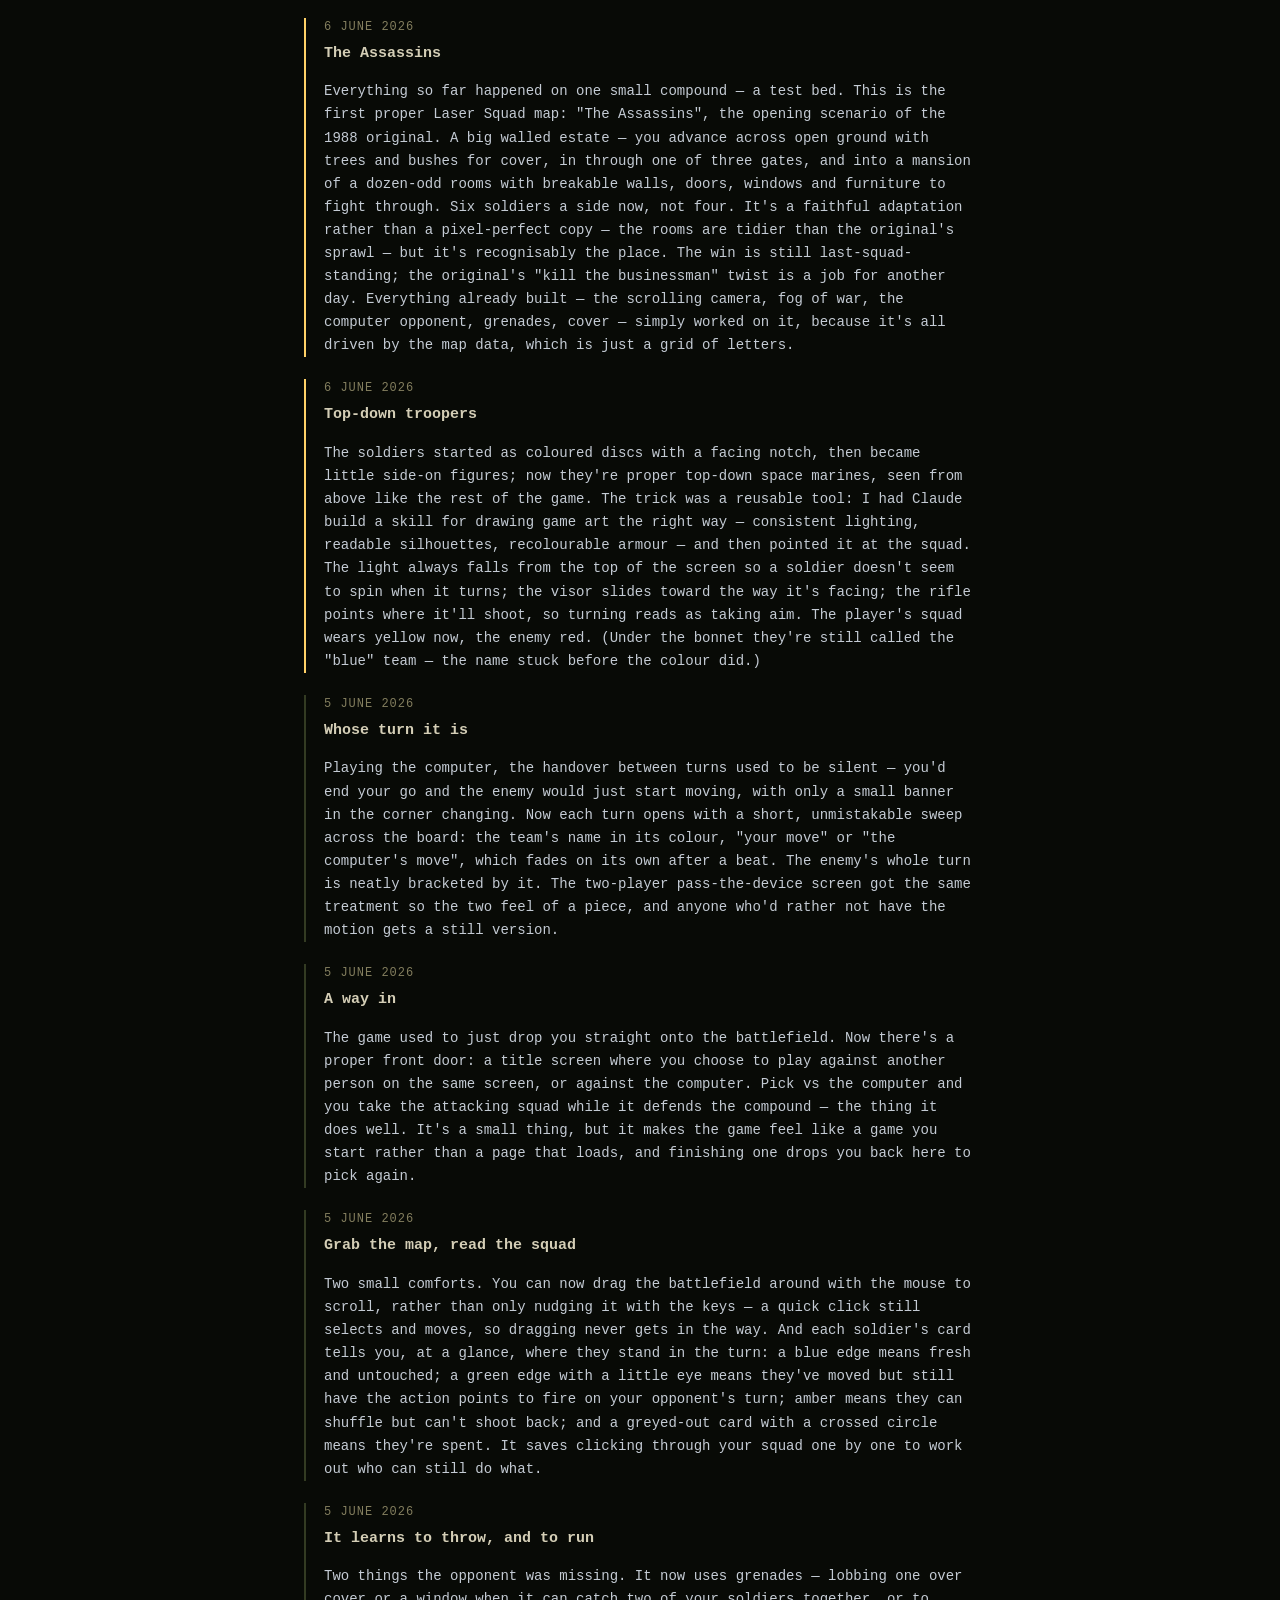
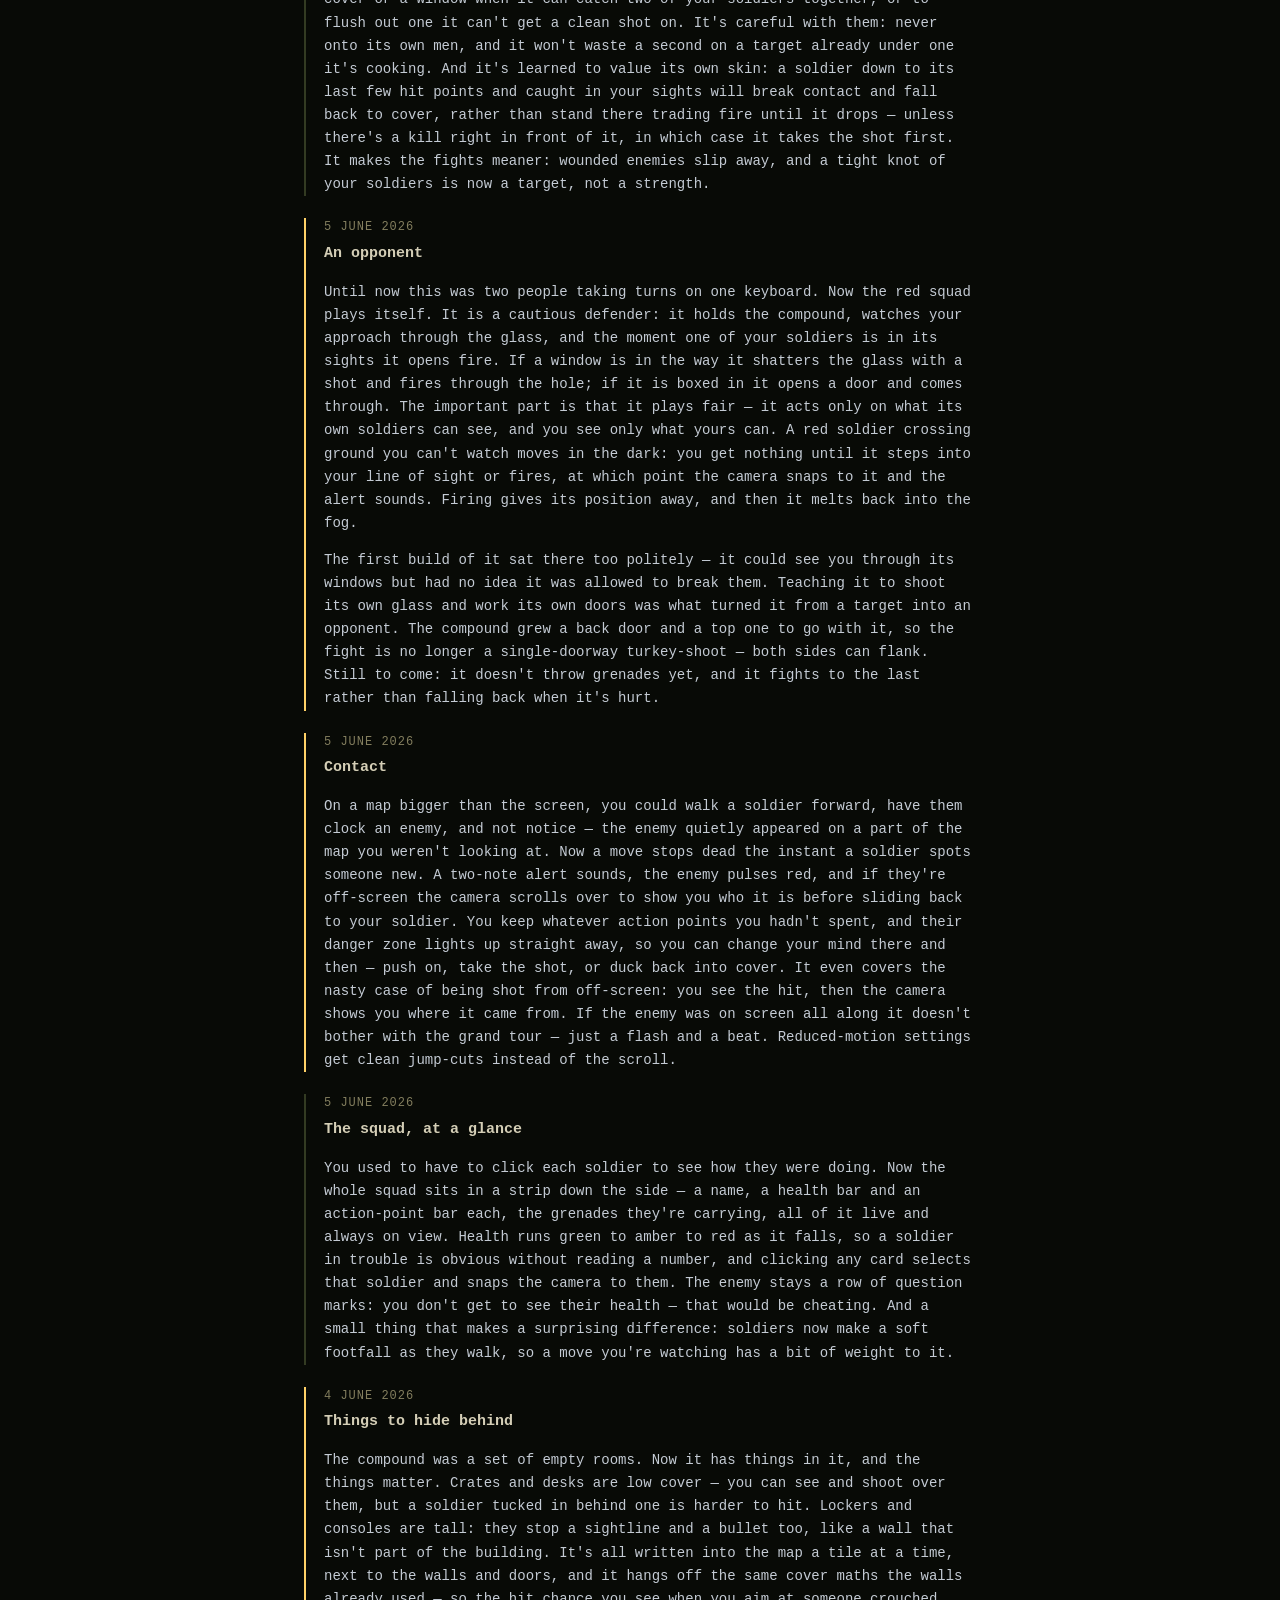
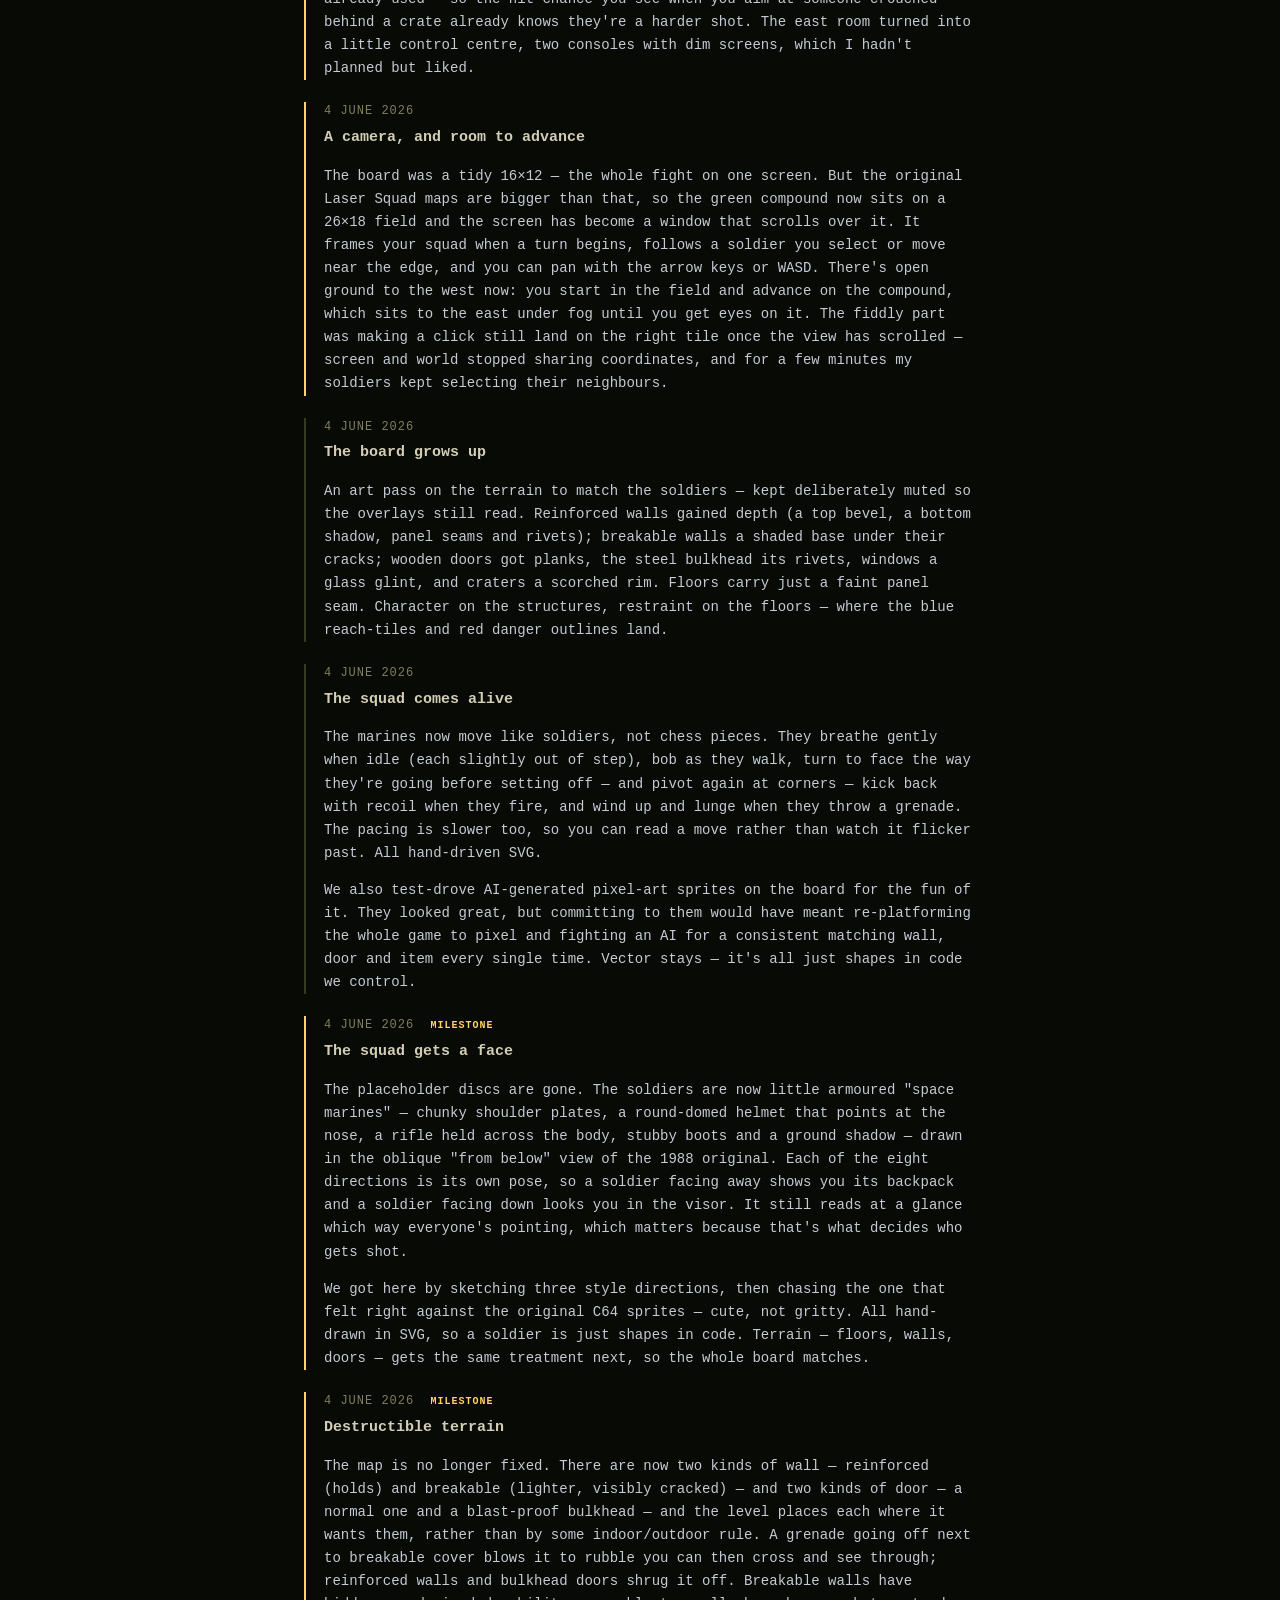
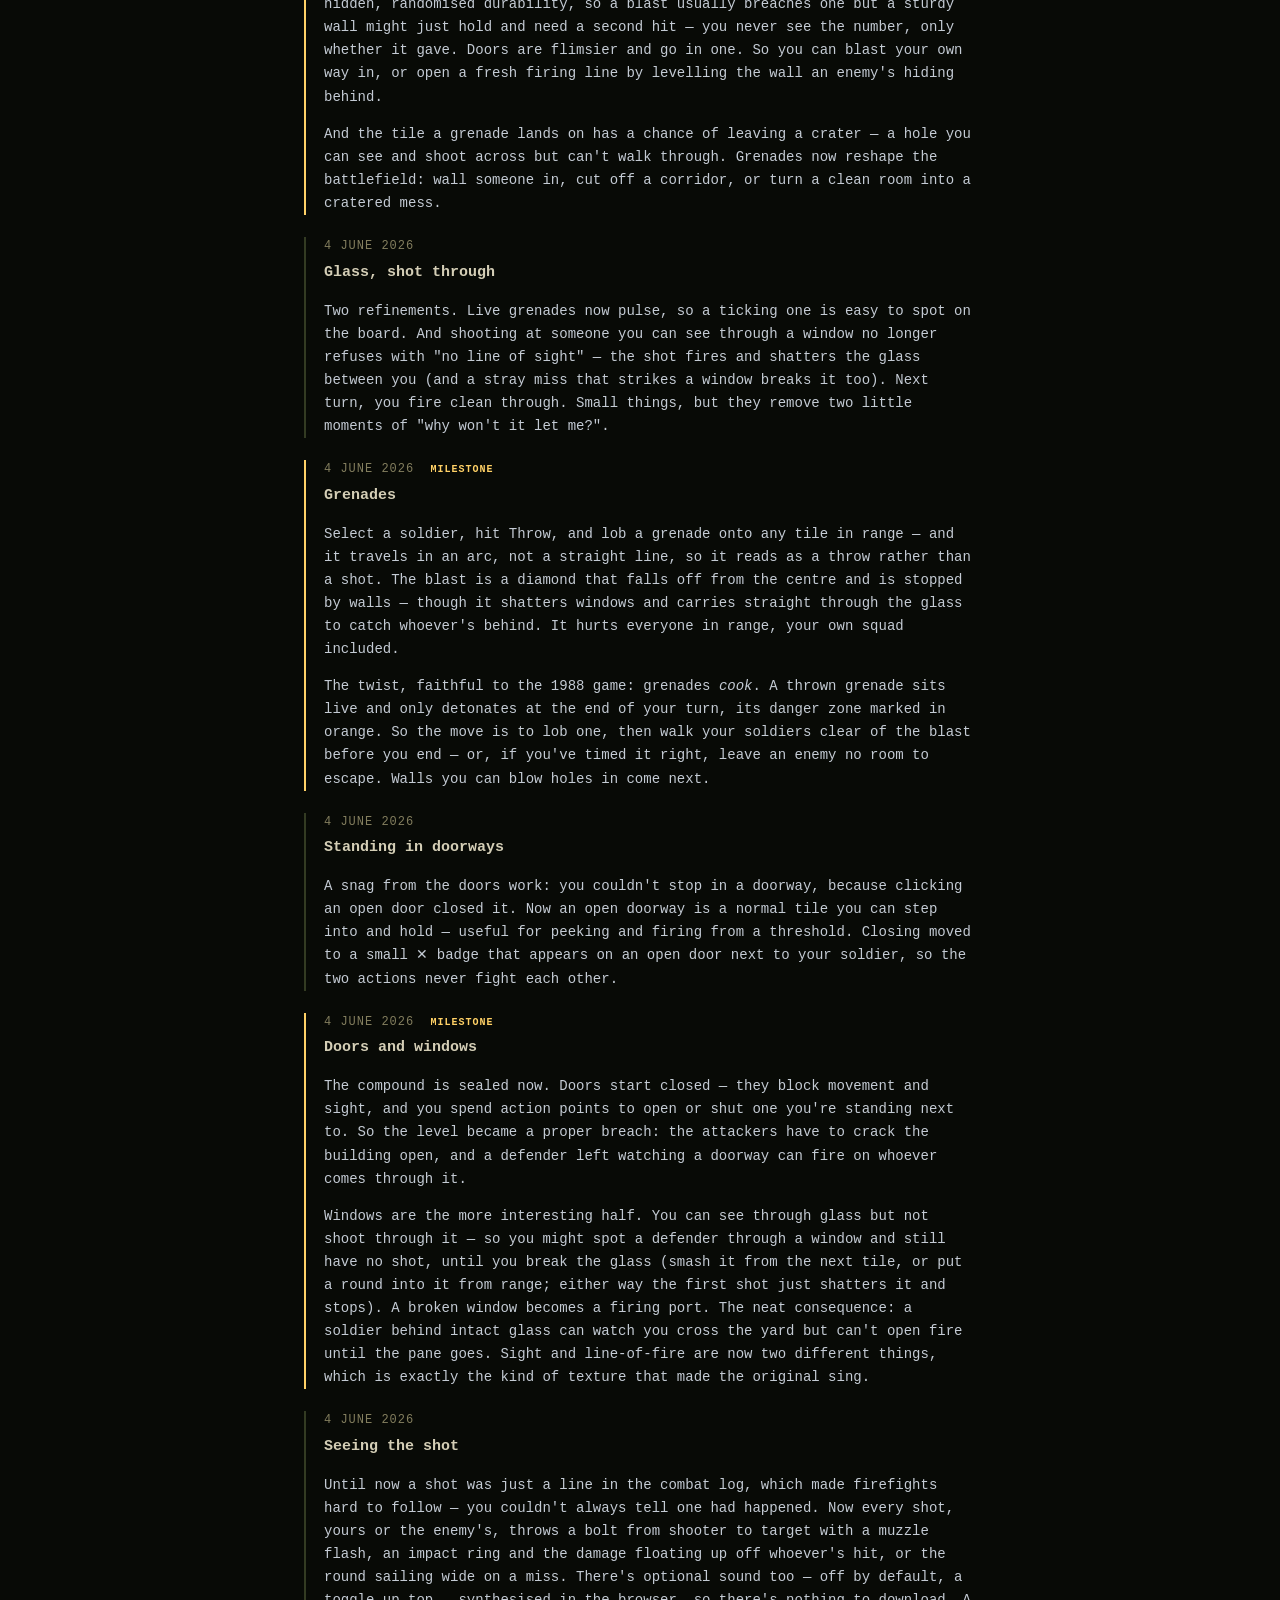
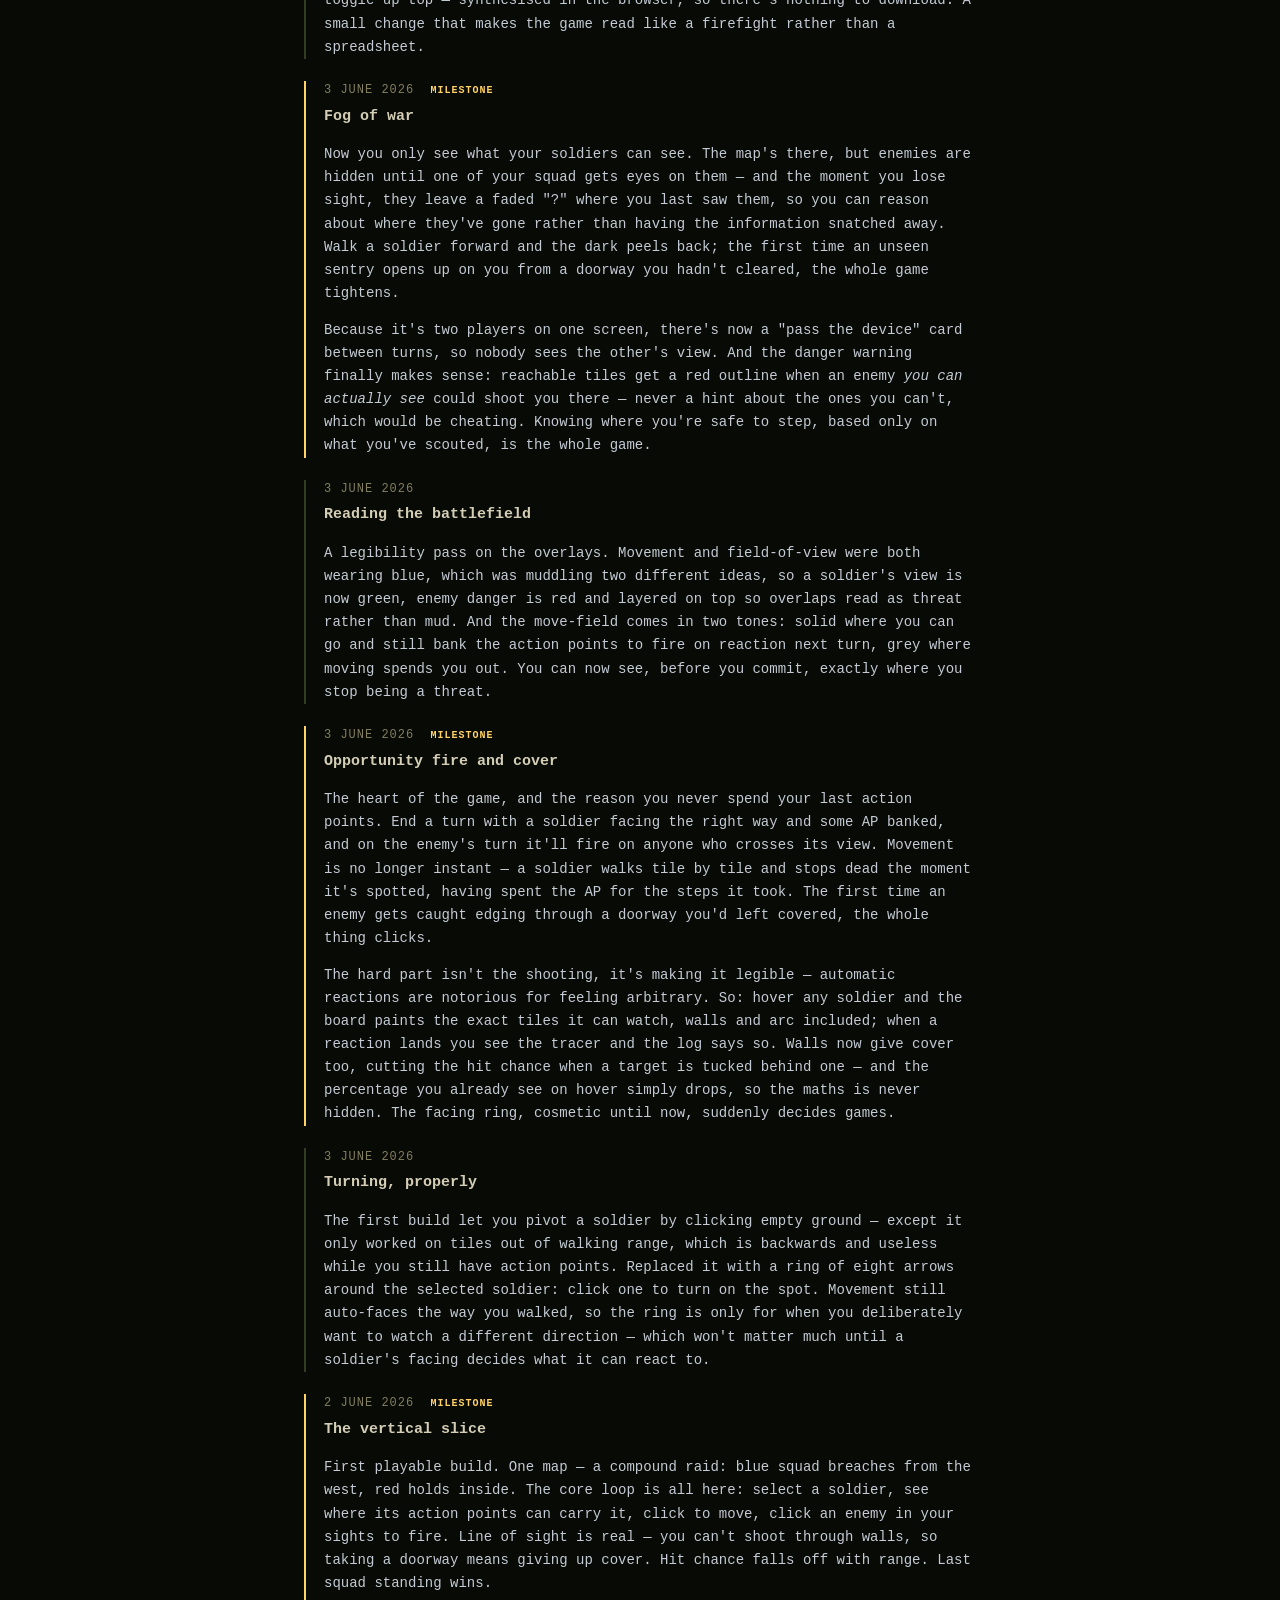
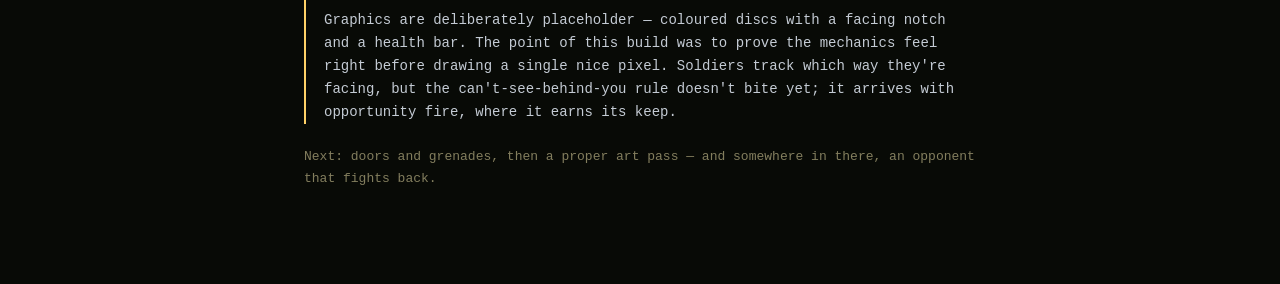
==== commit 56893f6b: "About: diary note for door-open opportunity fire and diagonal doors Co-Authored-By: Claude Opus 4.8 " ====
--- a/about.html
+++ b/about.html
@@ -43,6 +43,16 @@
 
     <div class="entry">
       <div class="date">8 JUNE 2026</div>
+      <h3>Caught in the doorway</h3>
+      <p>Three quick fixes off a playtest. Opening a door now counts as exposing yourself — if you swing one open
+        in the sights of a soldier on overwatch, they get their reaction shot. It was the one way to reveal
+        yourself that slipped past opportunity fire. Doors and windows can also be worked from a diagonal now, not
+        just straight on. And the hurt and death cries got louder and clearer — a kill's cry no longer buried under
+        the thud of the body falling.</p>
+    </div>
+
+    <div class="entry">
+      <div class="date">8 JUNE 2026</div>
       <h3>Weapons that sound the part, guards that give chase</h3>
       <p>Polish on the back of the new weapons. Each gun now has its own voice and its own bolt: the pistol's a
         dry amber slug (the old laser sound, demoted), the laser rifle a clean cyan beam, and the heavy plasma a
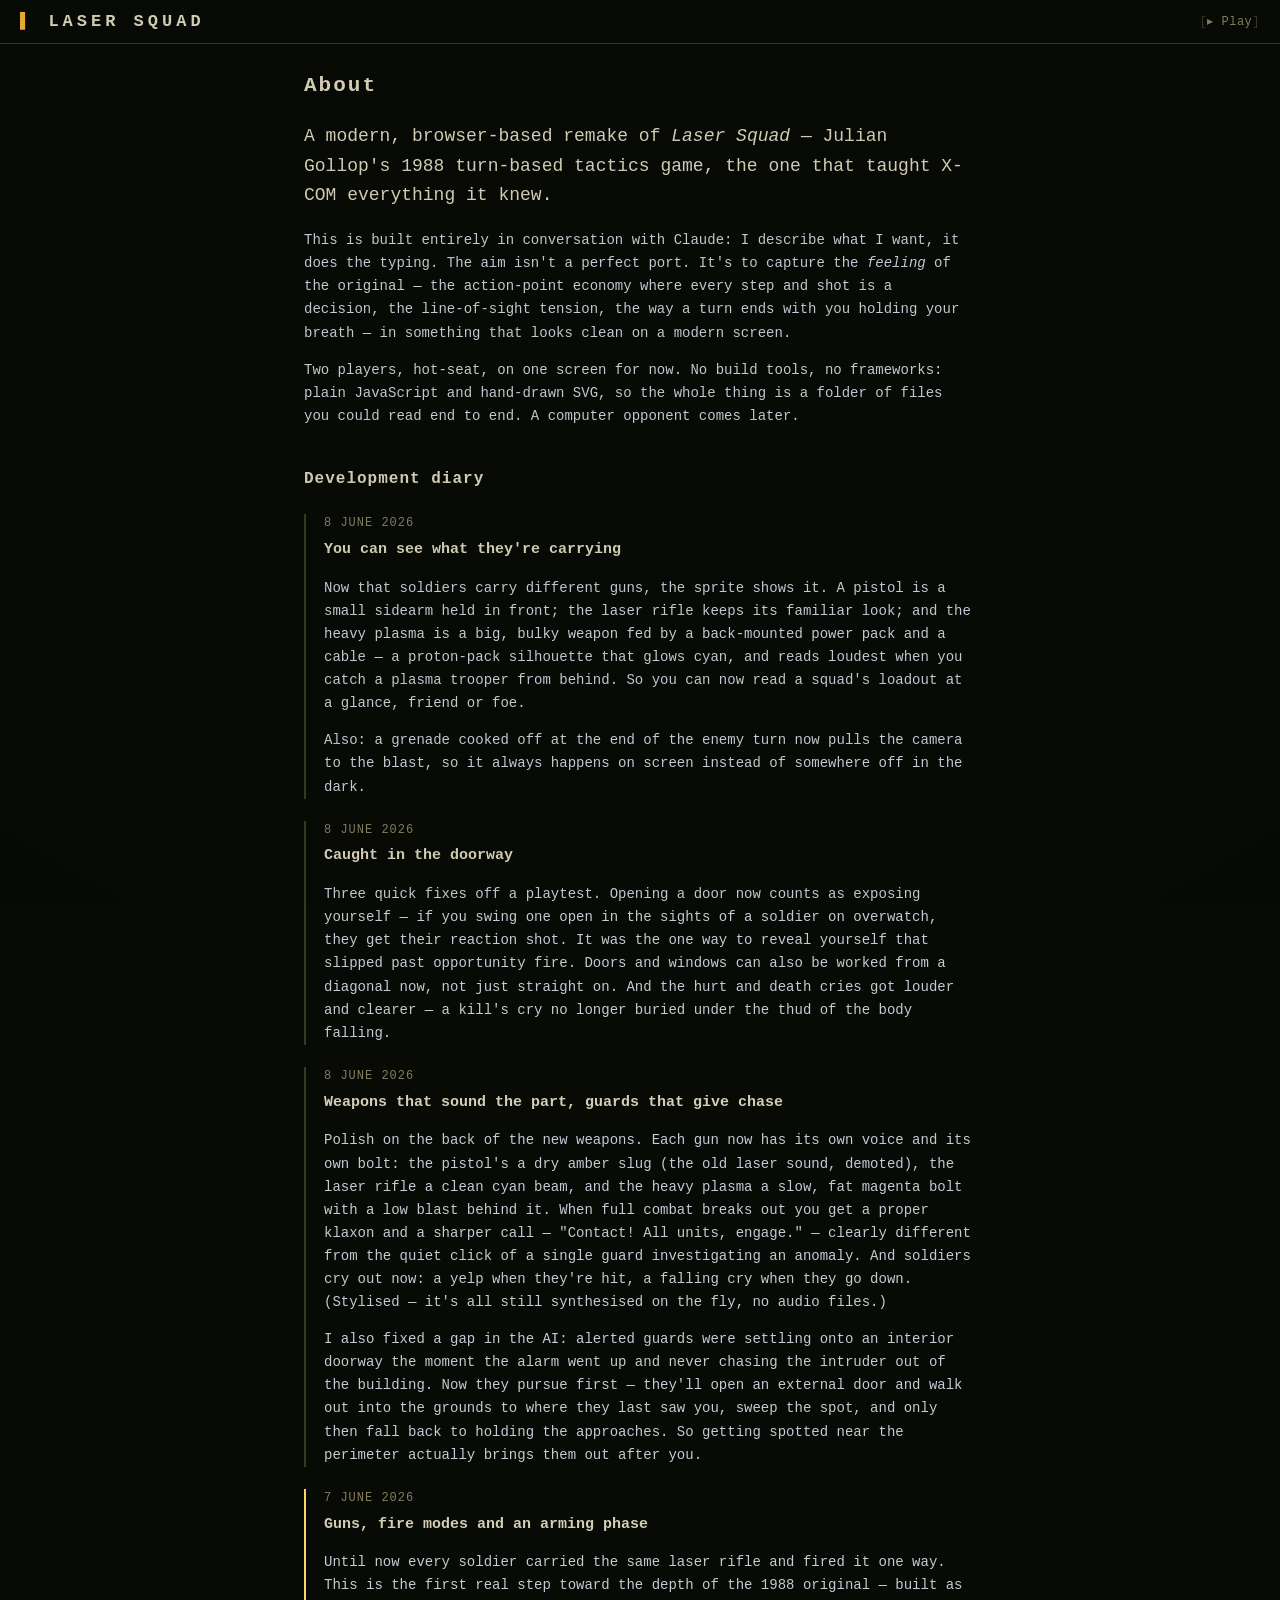
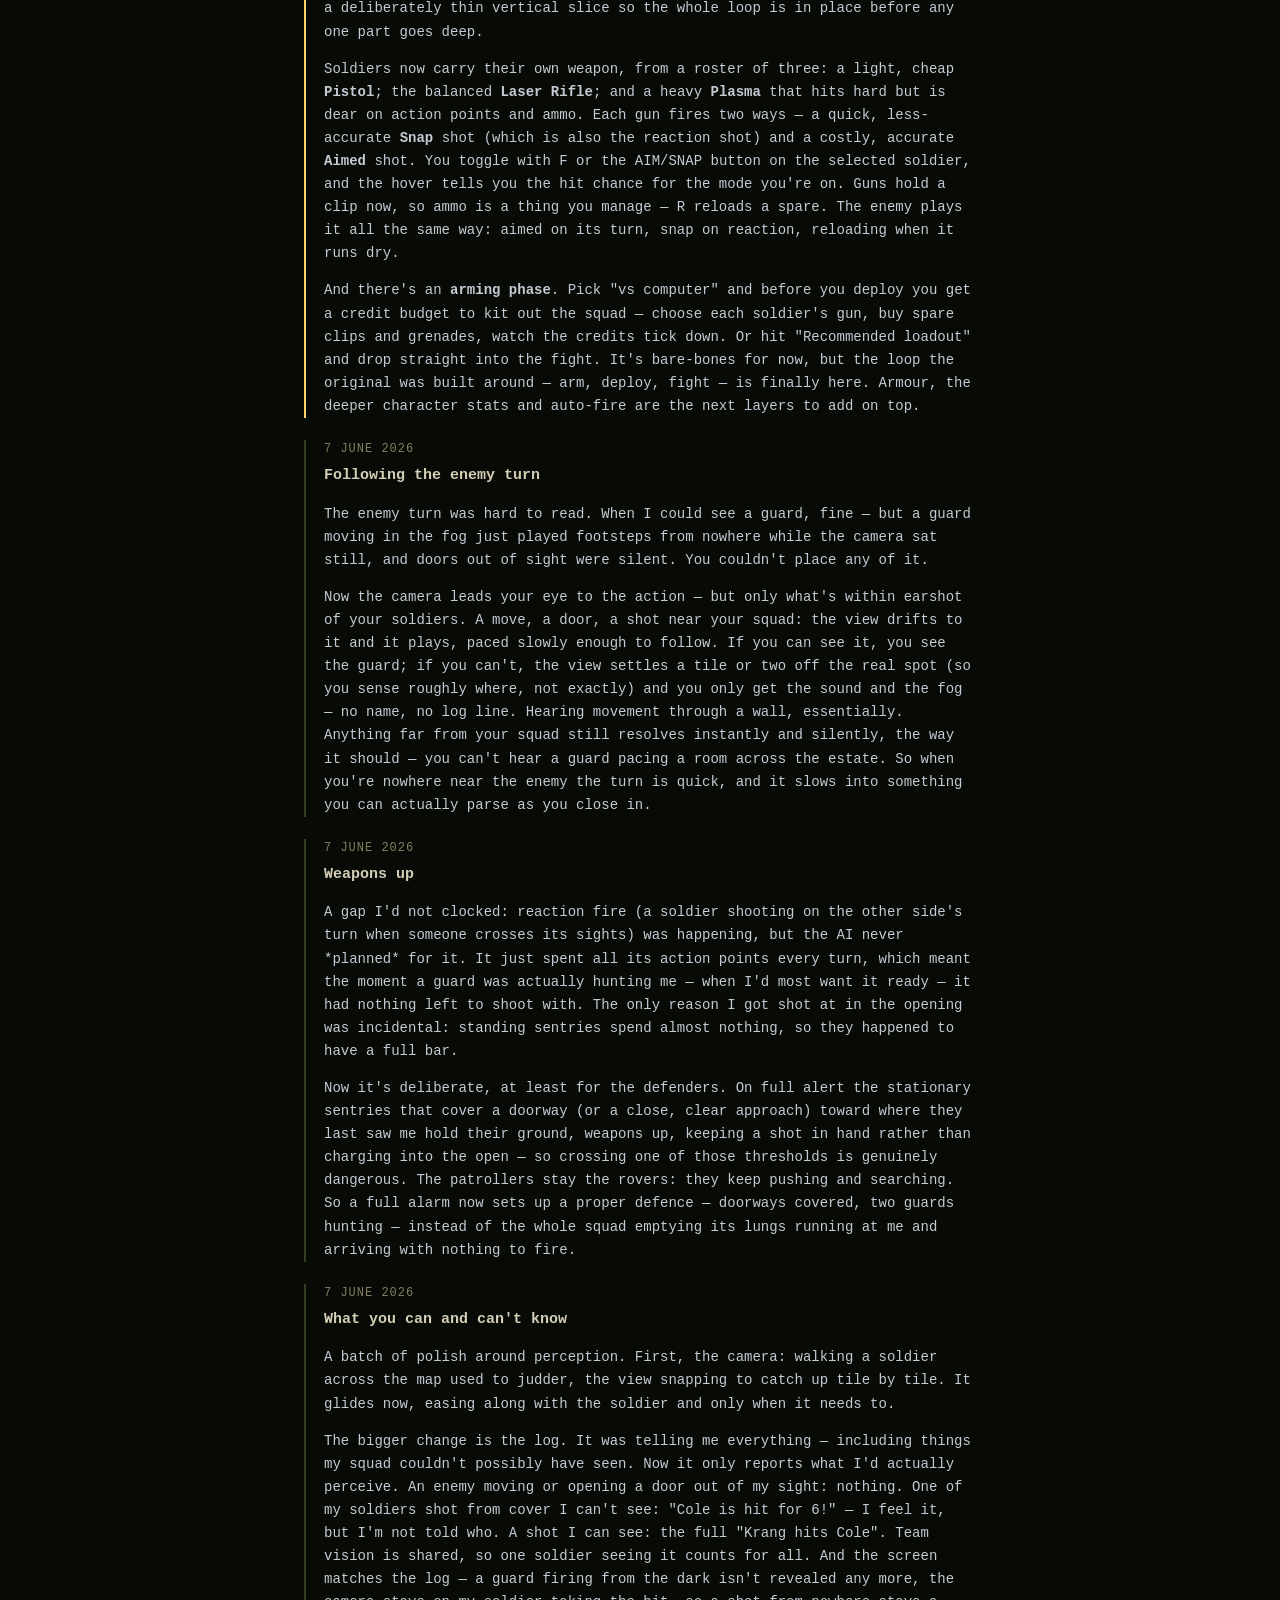
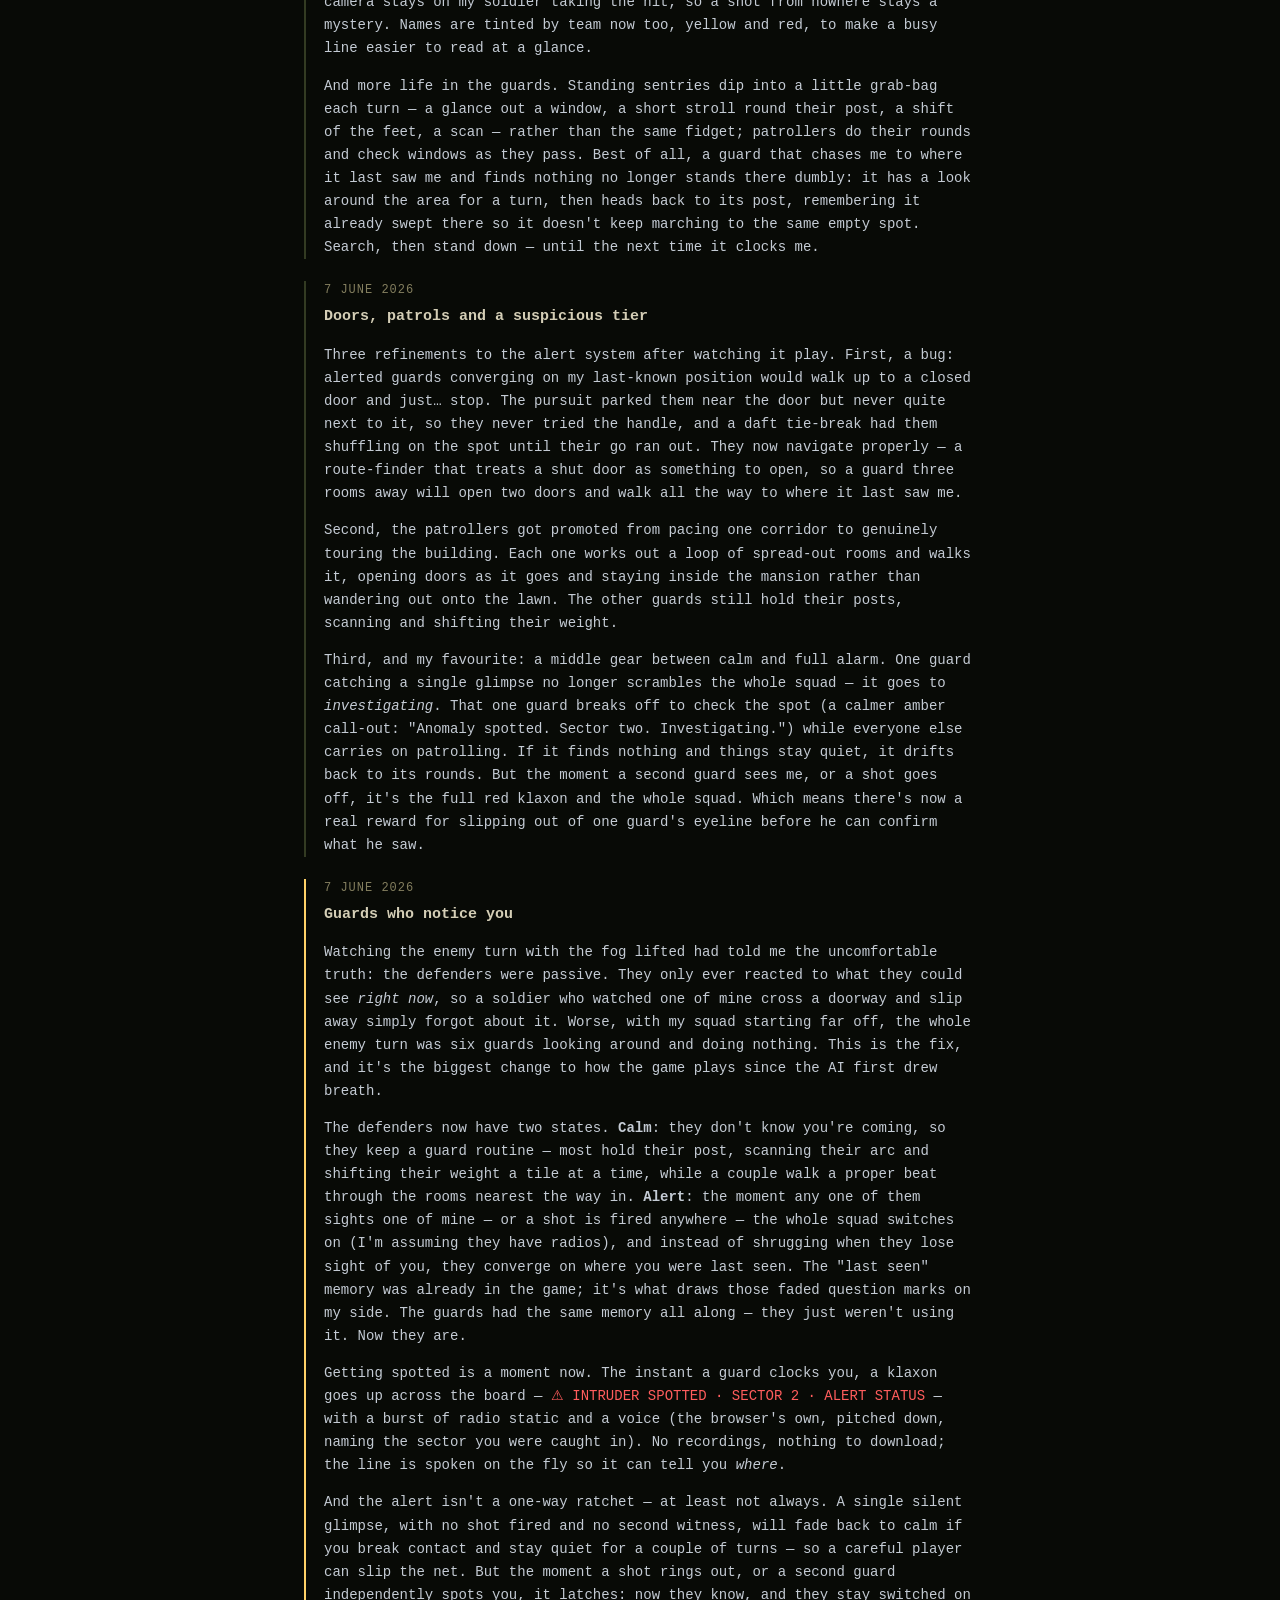
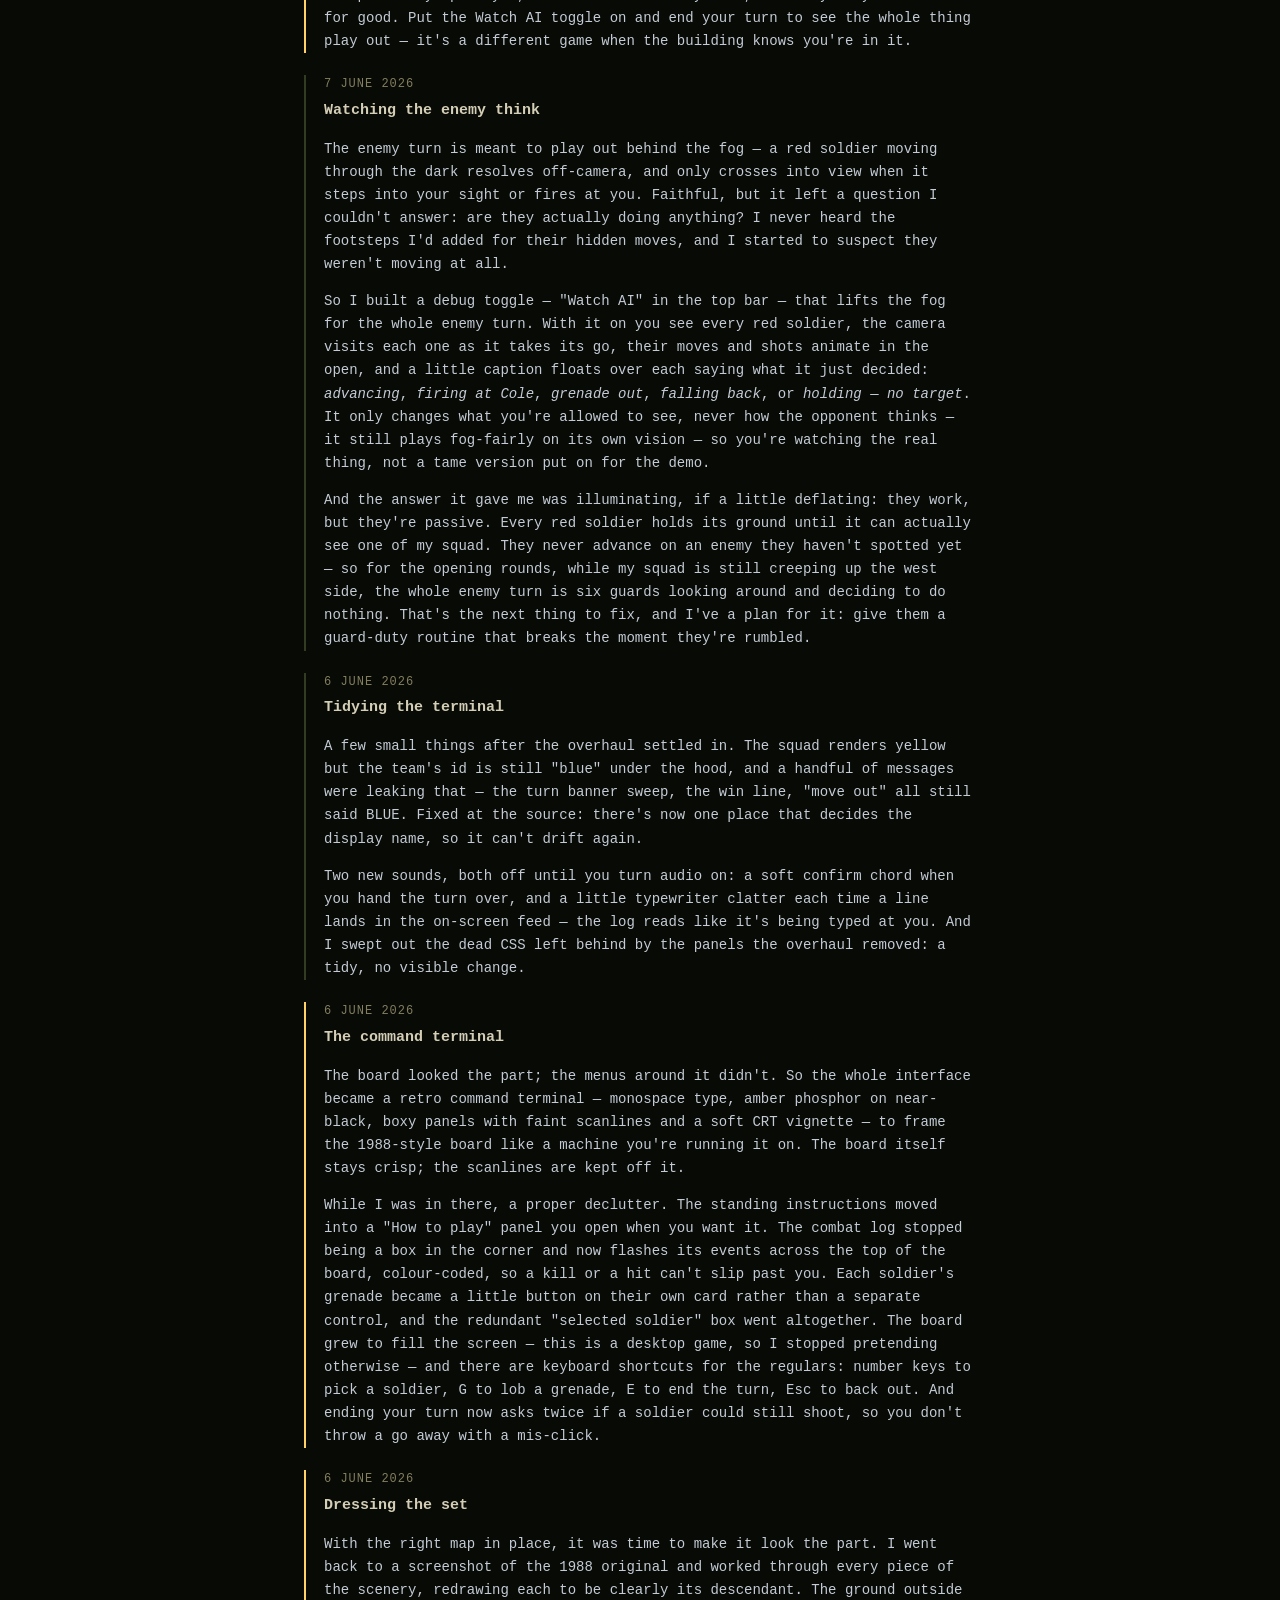
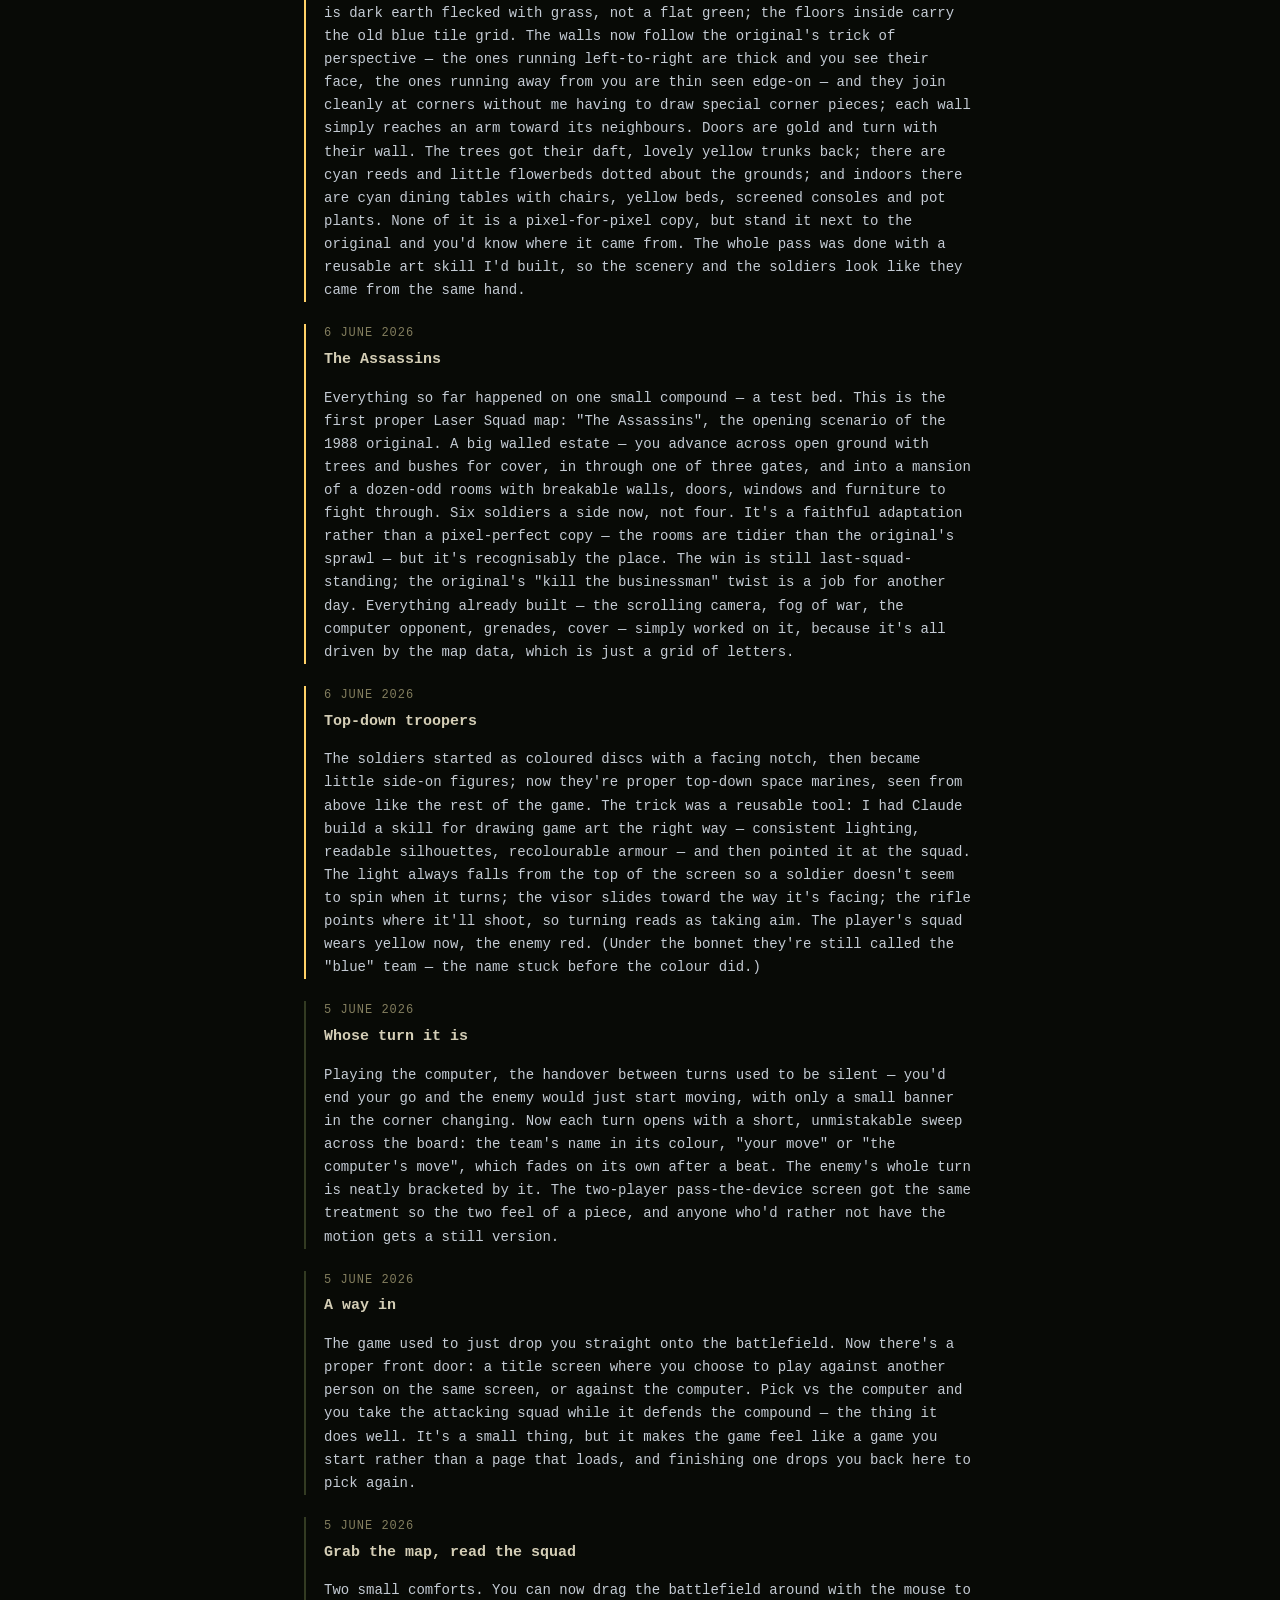
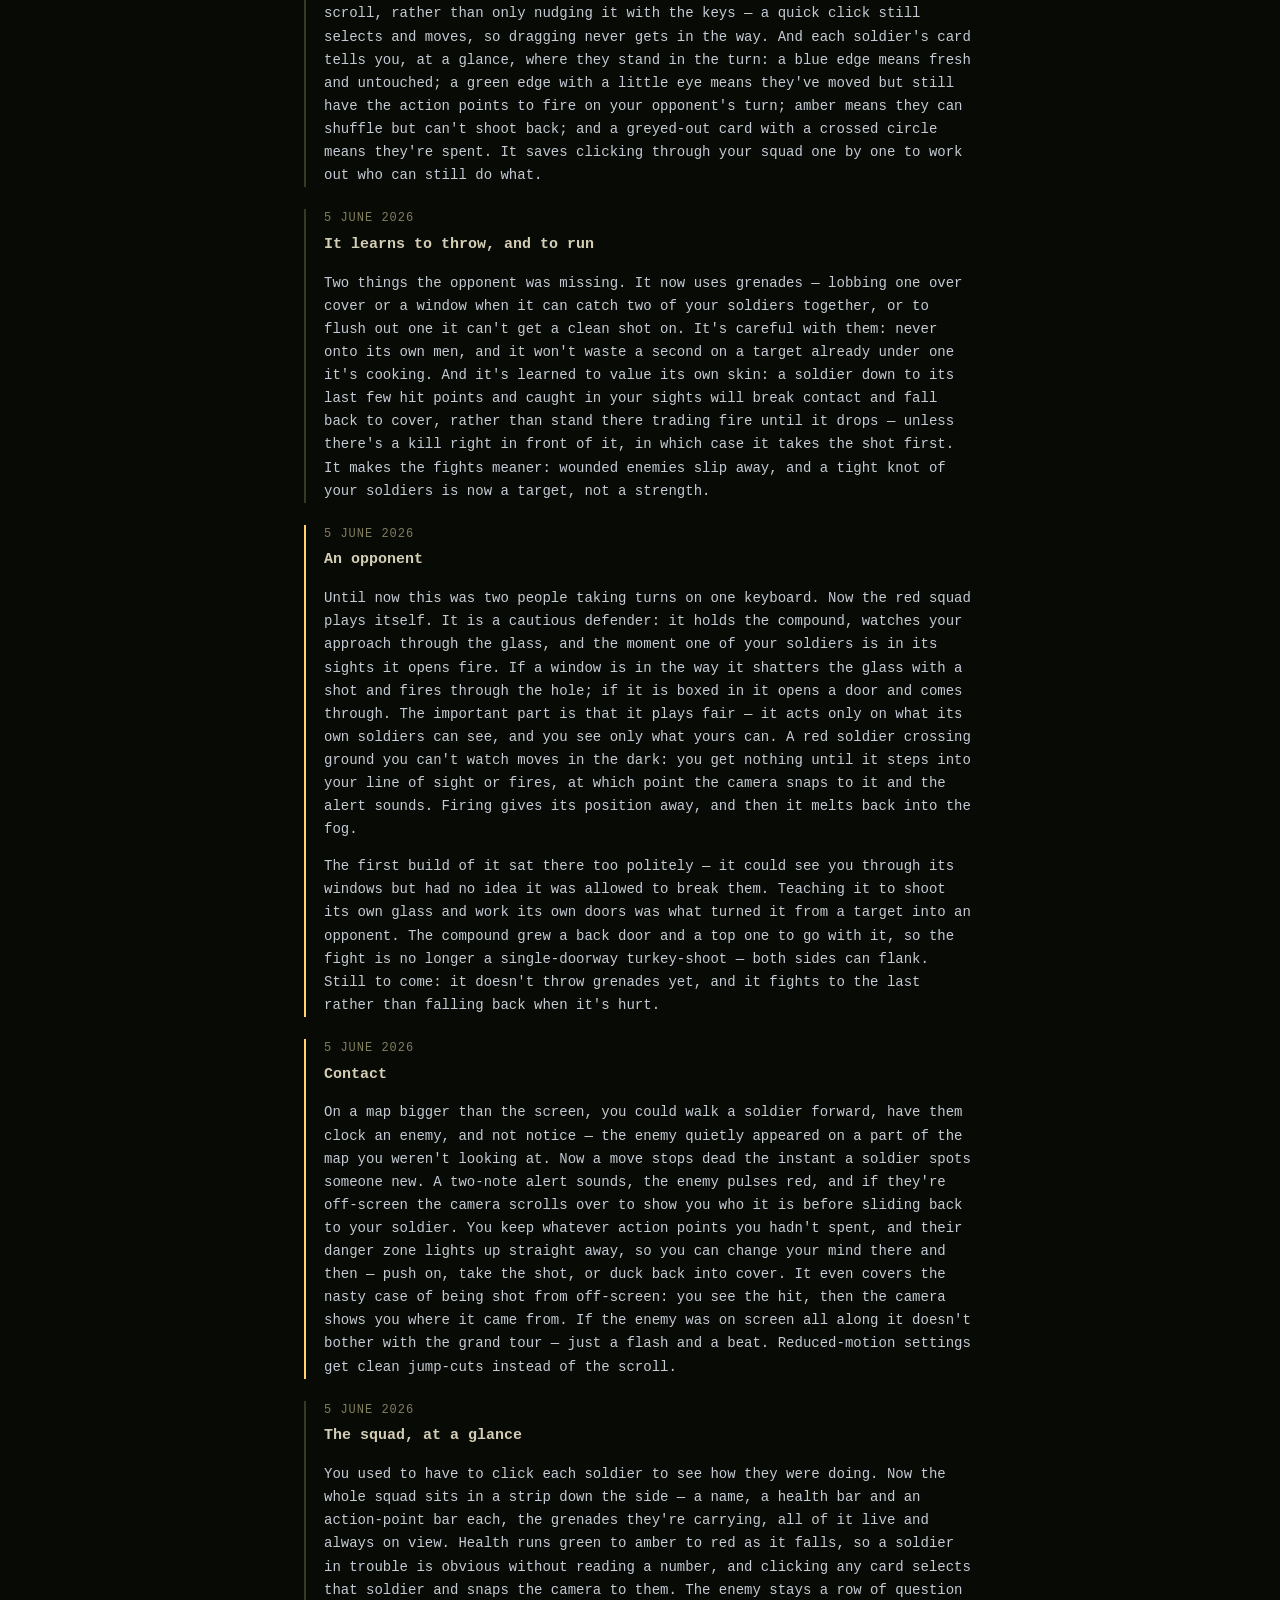
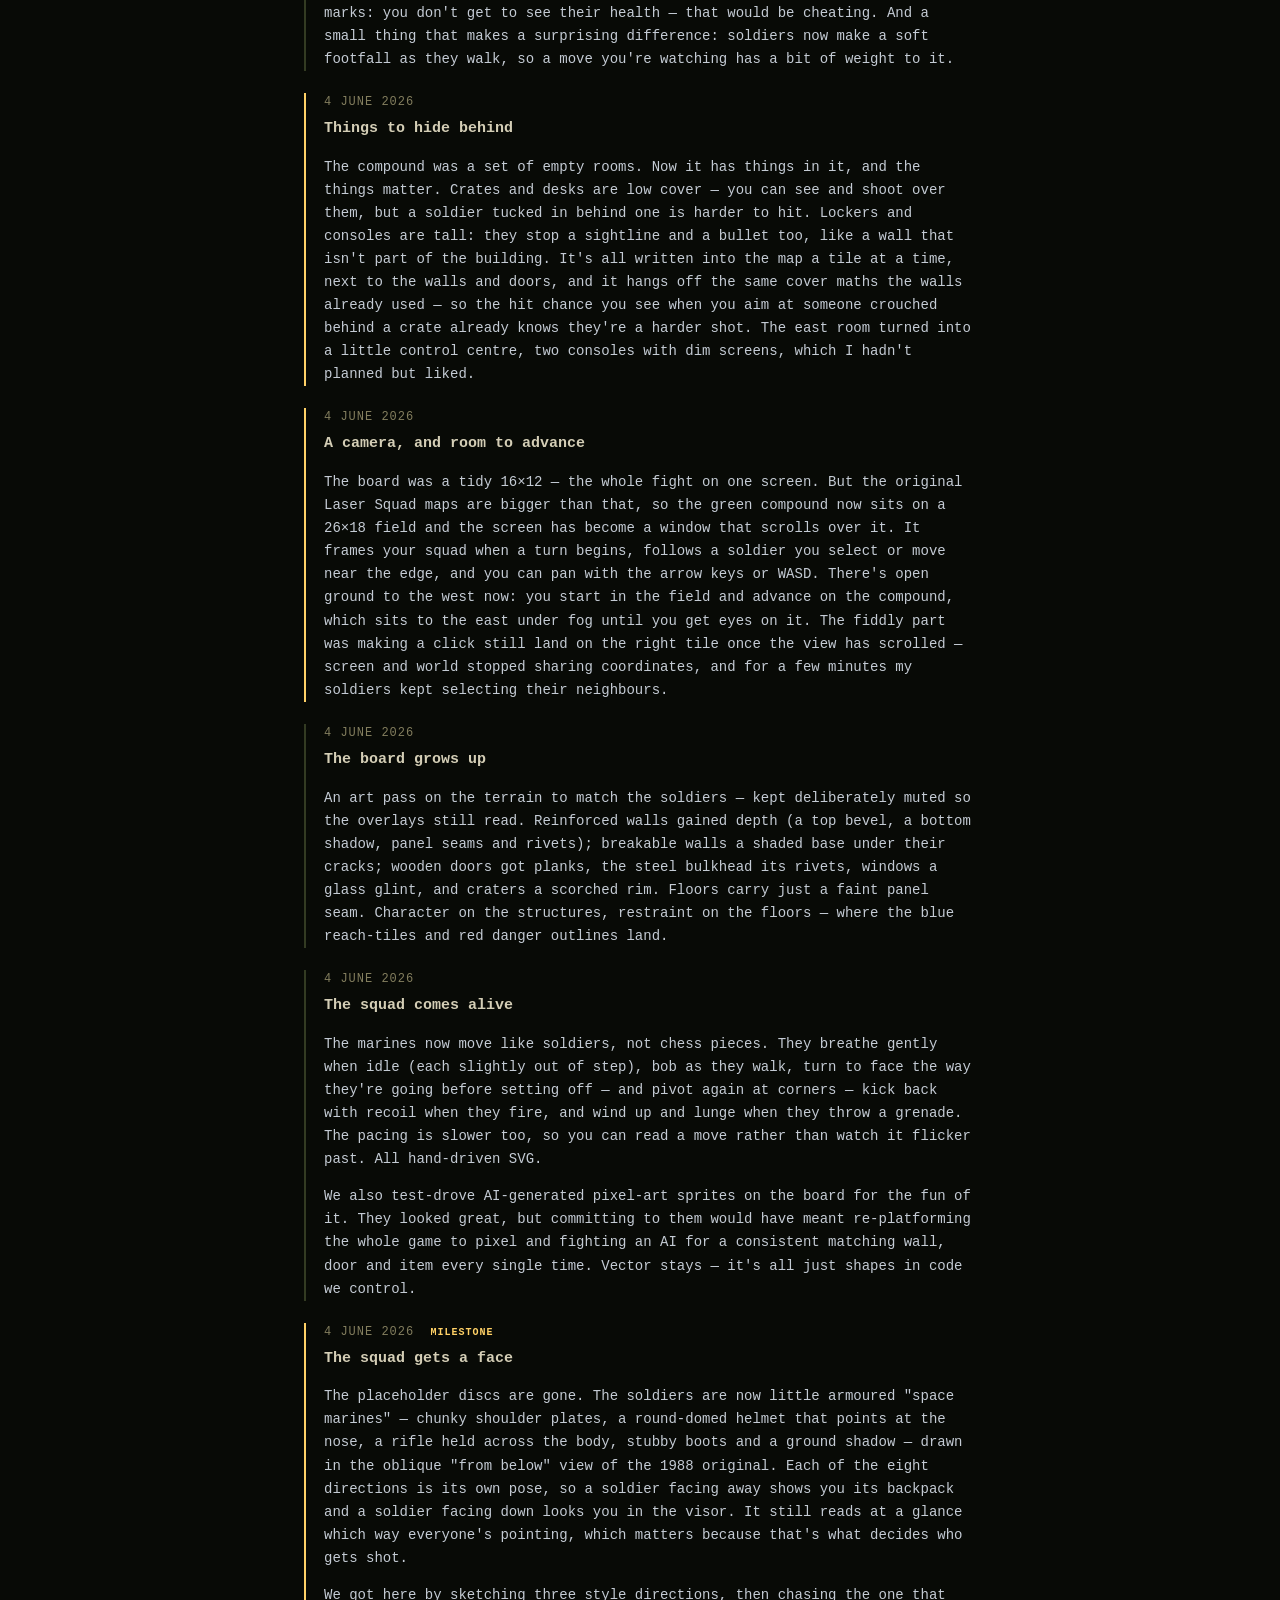
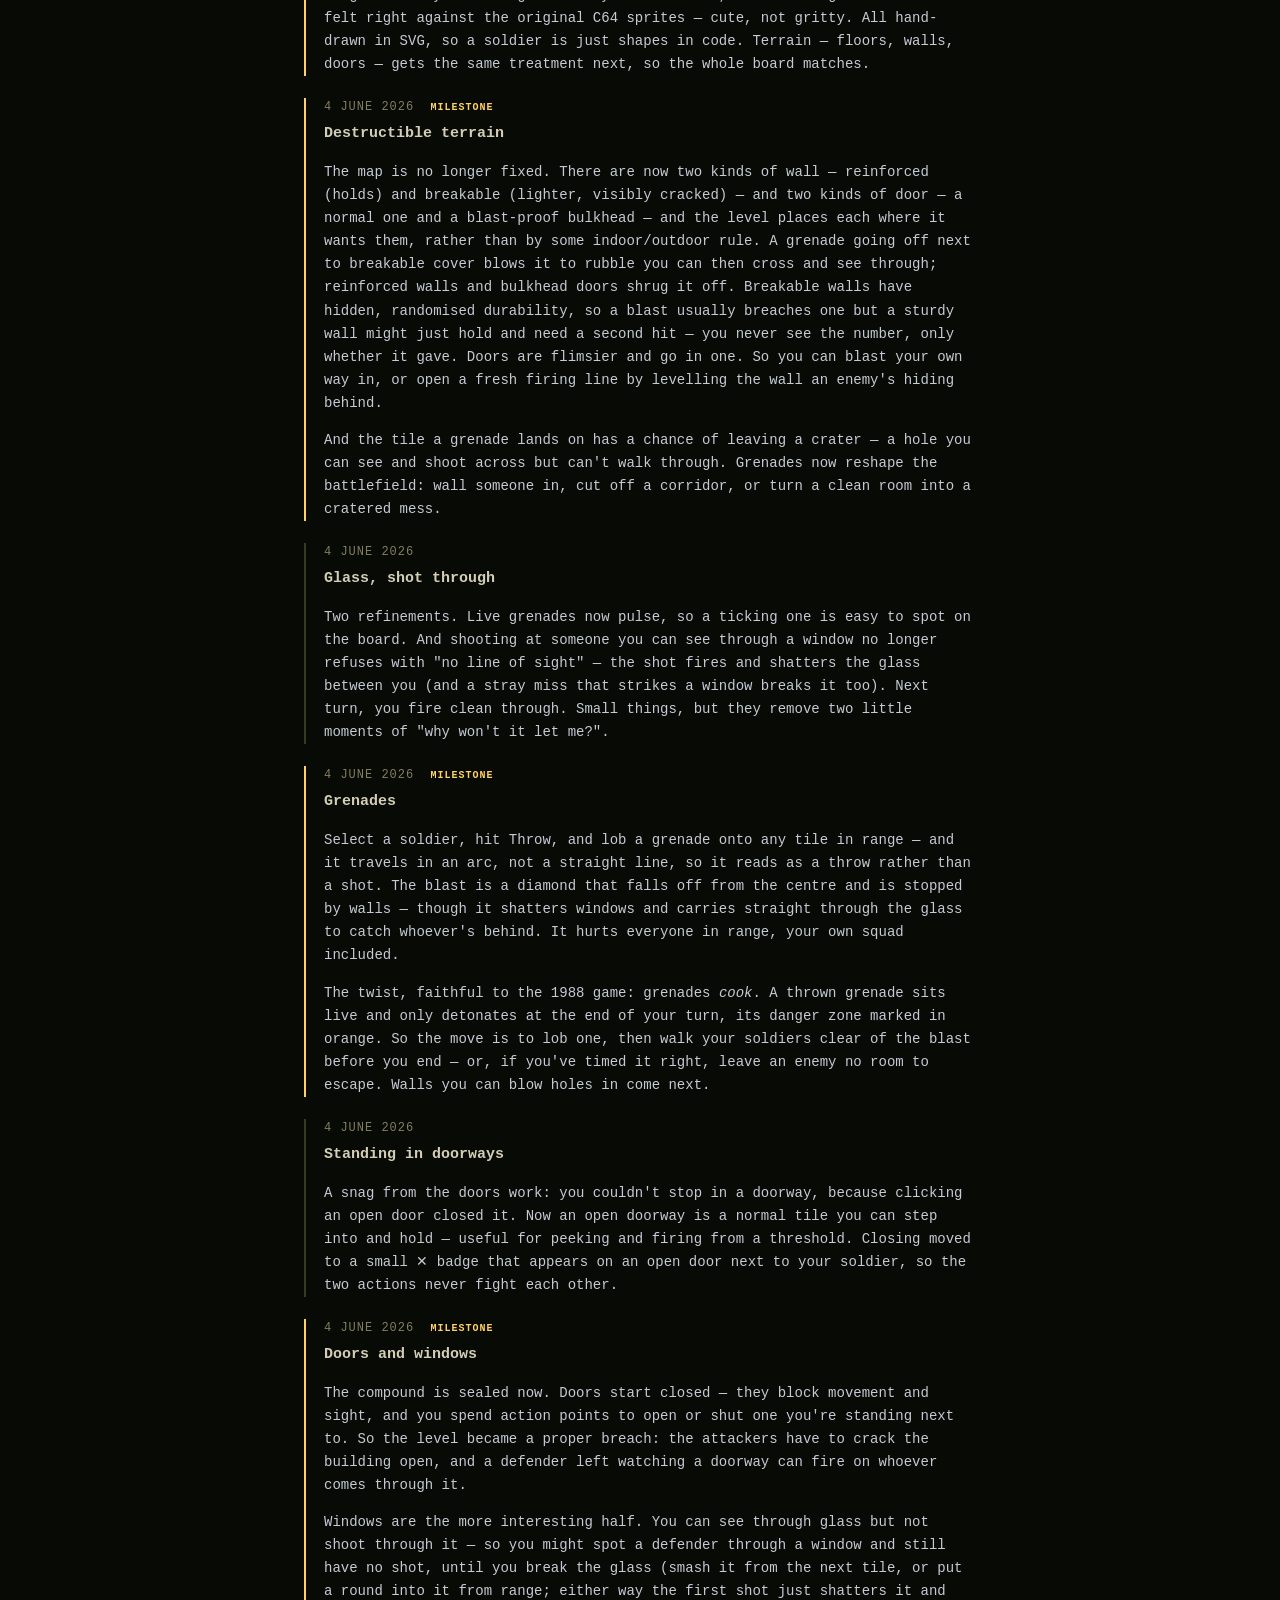
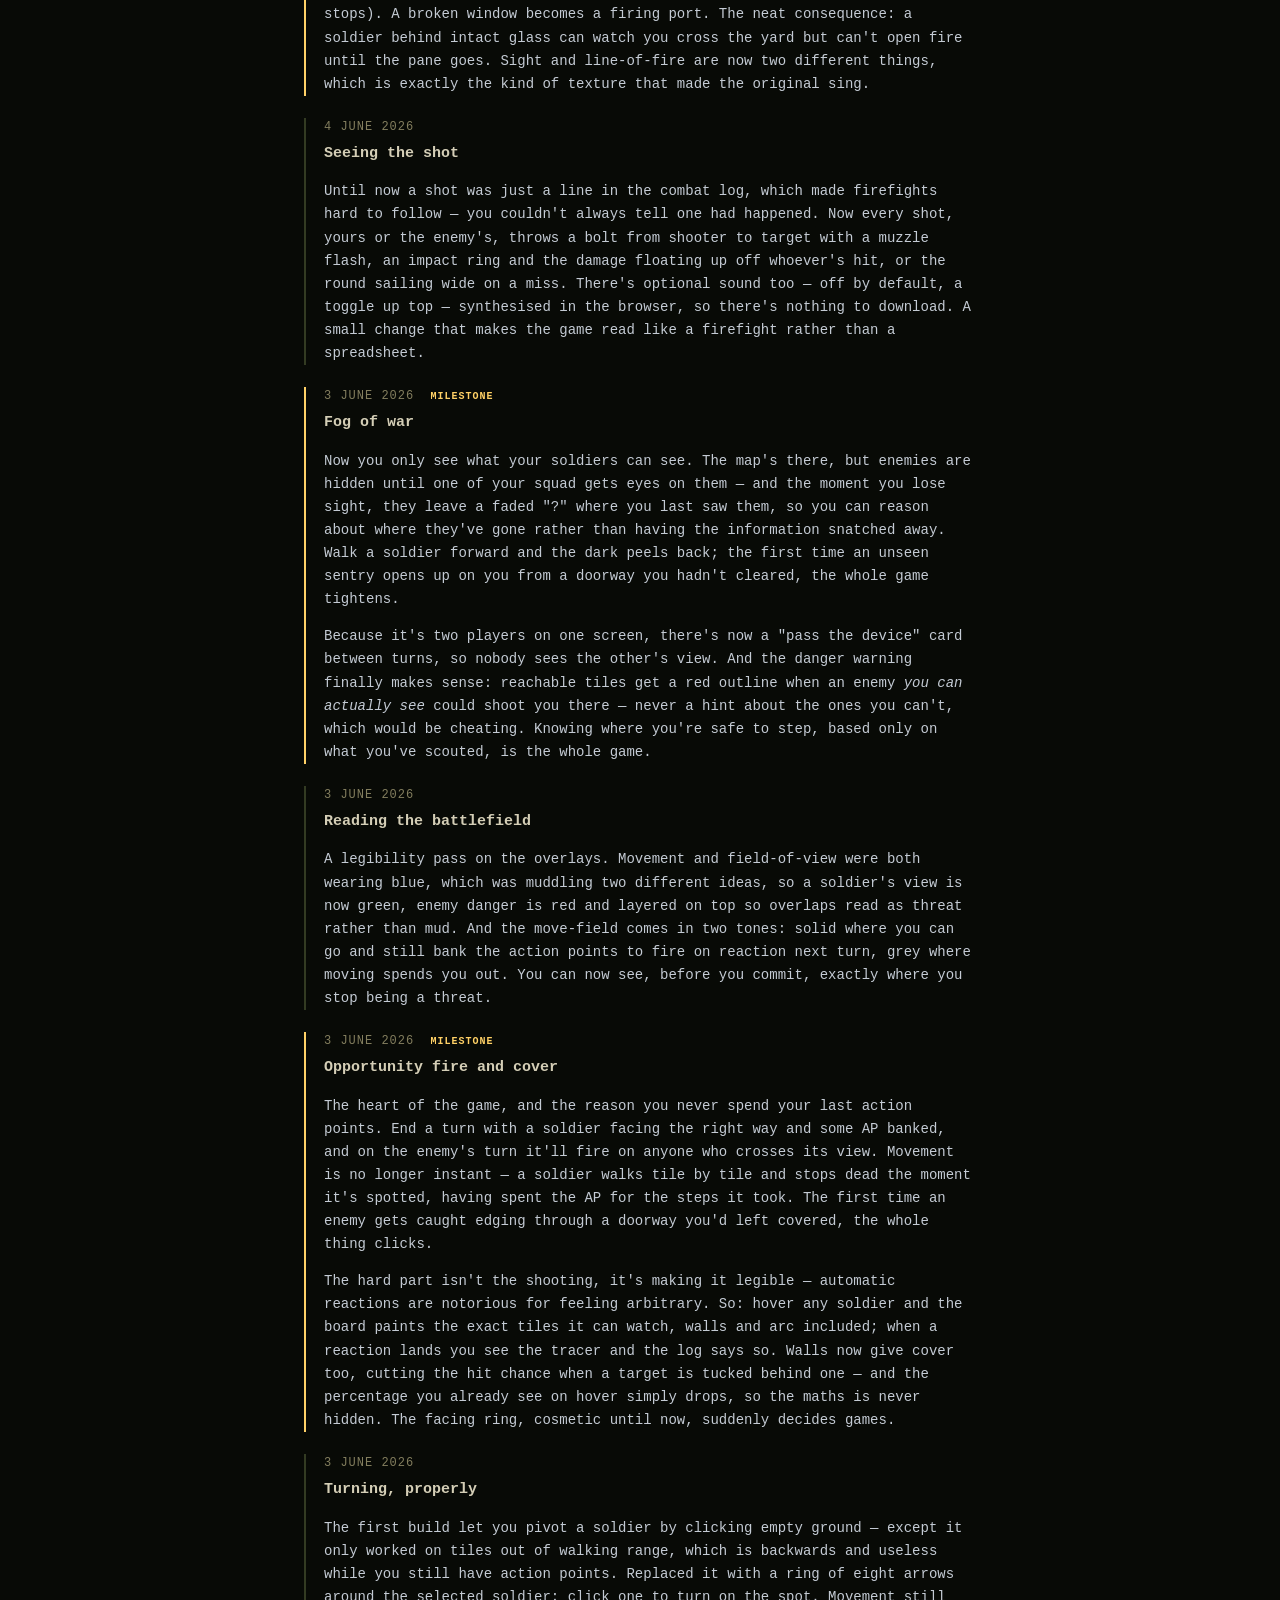
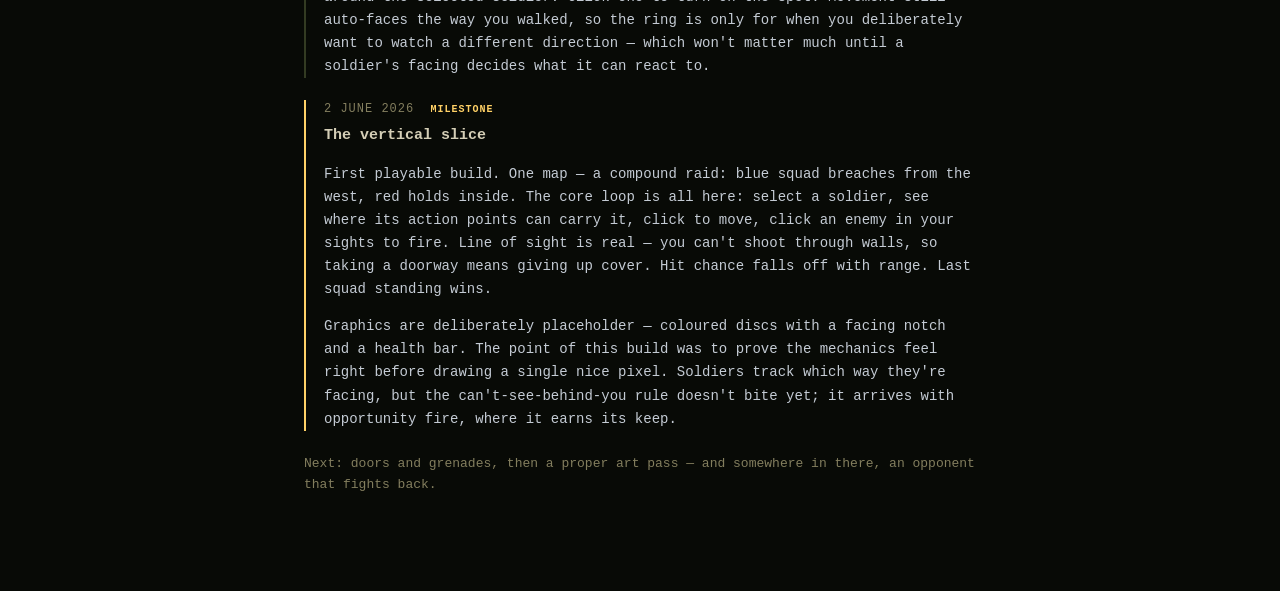
==== commit 29b41c89: "About: diary entry for per-weapon sprites and grenade camera Co-Authored-By: Claude Opus 4.8 <norepl" ====
--- a/about.html
+++ b/about.html
@@ -43,6 +43,17 @@
 
     <div class="entry">
       <div class="date">8 JUNE 2026</div>
+      <h3>You can see what they're carrying</h3>
+      <p>Now that soldiers carry different guns, the sprite shows it. A pistol is a small sidearm held in front;
+        the laser rifle keeps its familiar look; and the heavy plasma is a big, bulky weapon fed by a back-mounted
+        power pack and a cable — a proton-pack silhouette that glows cyan, and reads loudest when you catch a
+        plasma trooper from behind. So you can now read a squad's loadout at a glance, friend or foe.</p>
+      <p>Also: a grenade cooked off at the end of the enemy turn now pulls the camera to the blast, so it always
+        happens on screen instead of somewhere off in the dark.</p>
+    </div>
+
+    <div class="entry">
+      <div class="date">8 JUNE 2026</div>
       <h3>Caught in the doorway</h3>
       <p>Three quick fixes off a playtest. Opening a door now counts as exposing yourself — if you swing one open
         in the sights of a soldier on overwatch, they get their reaction shot. It was the one way to reveal
